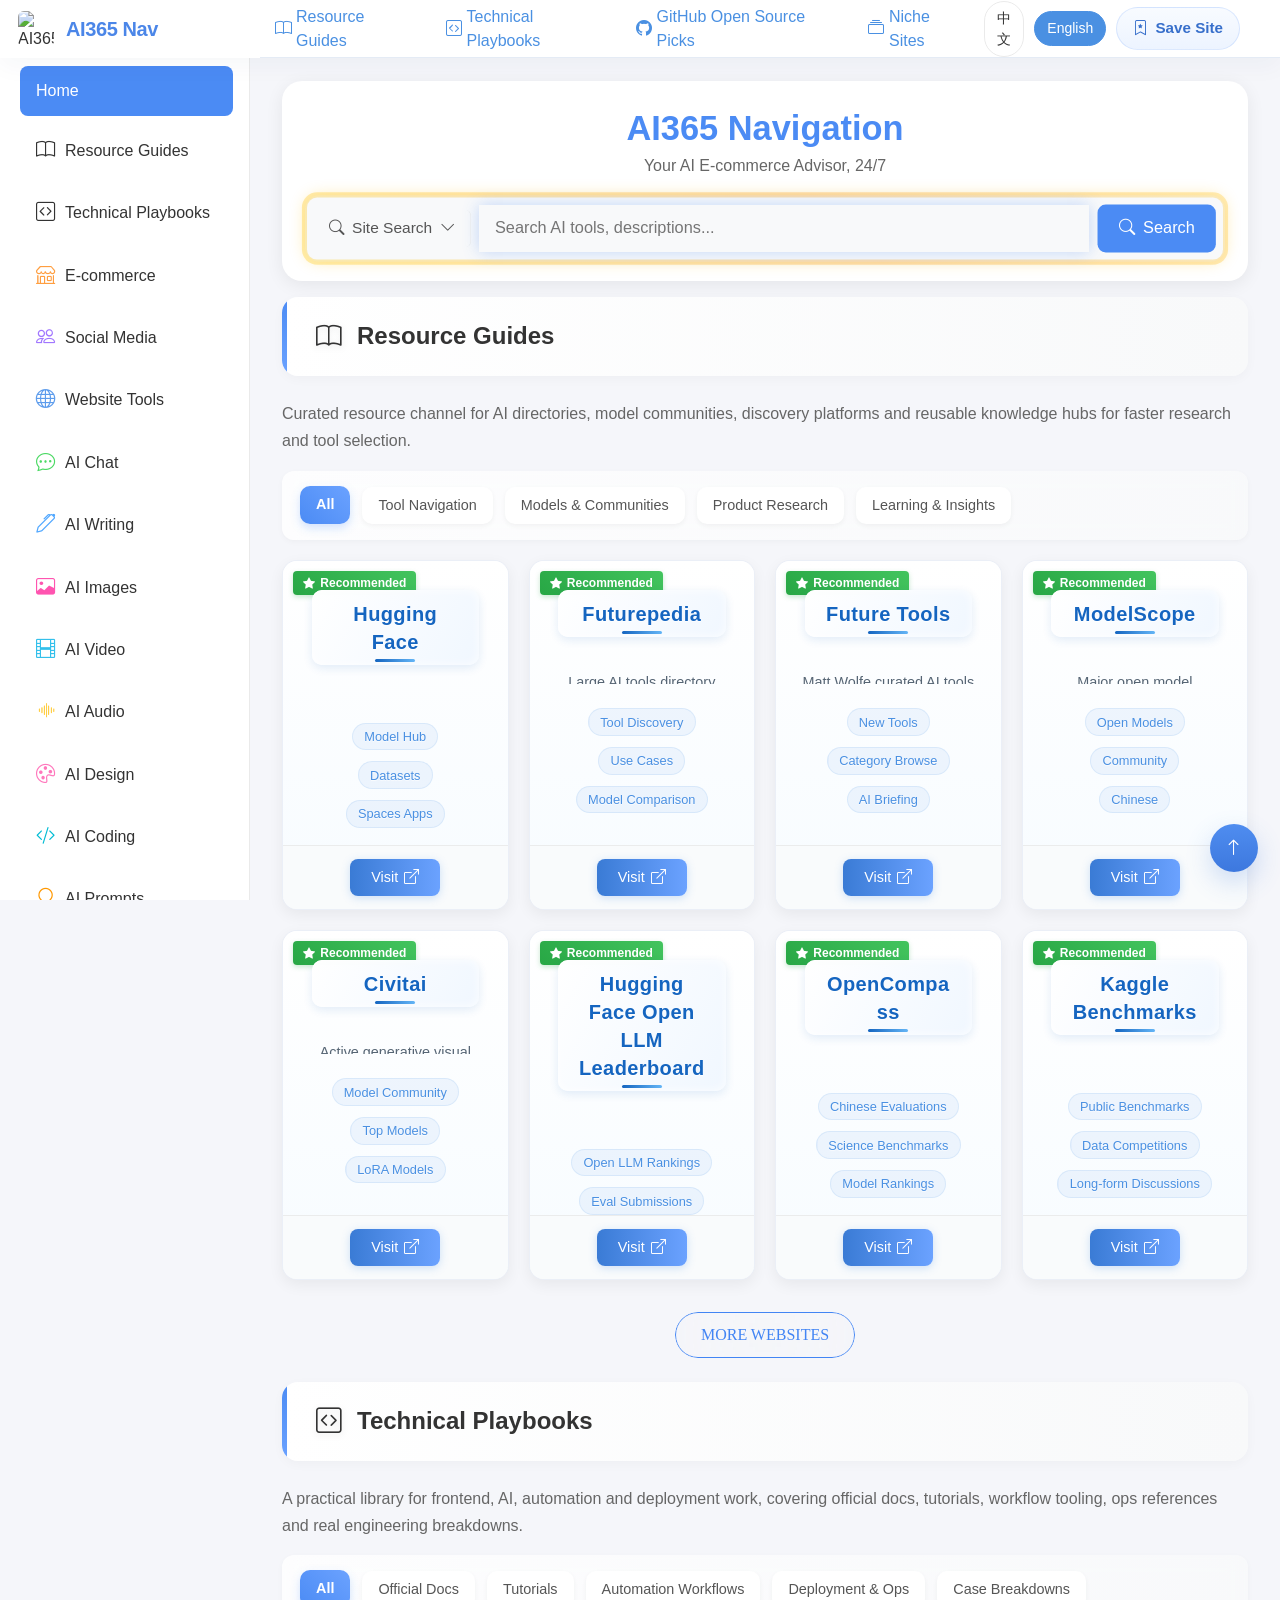
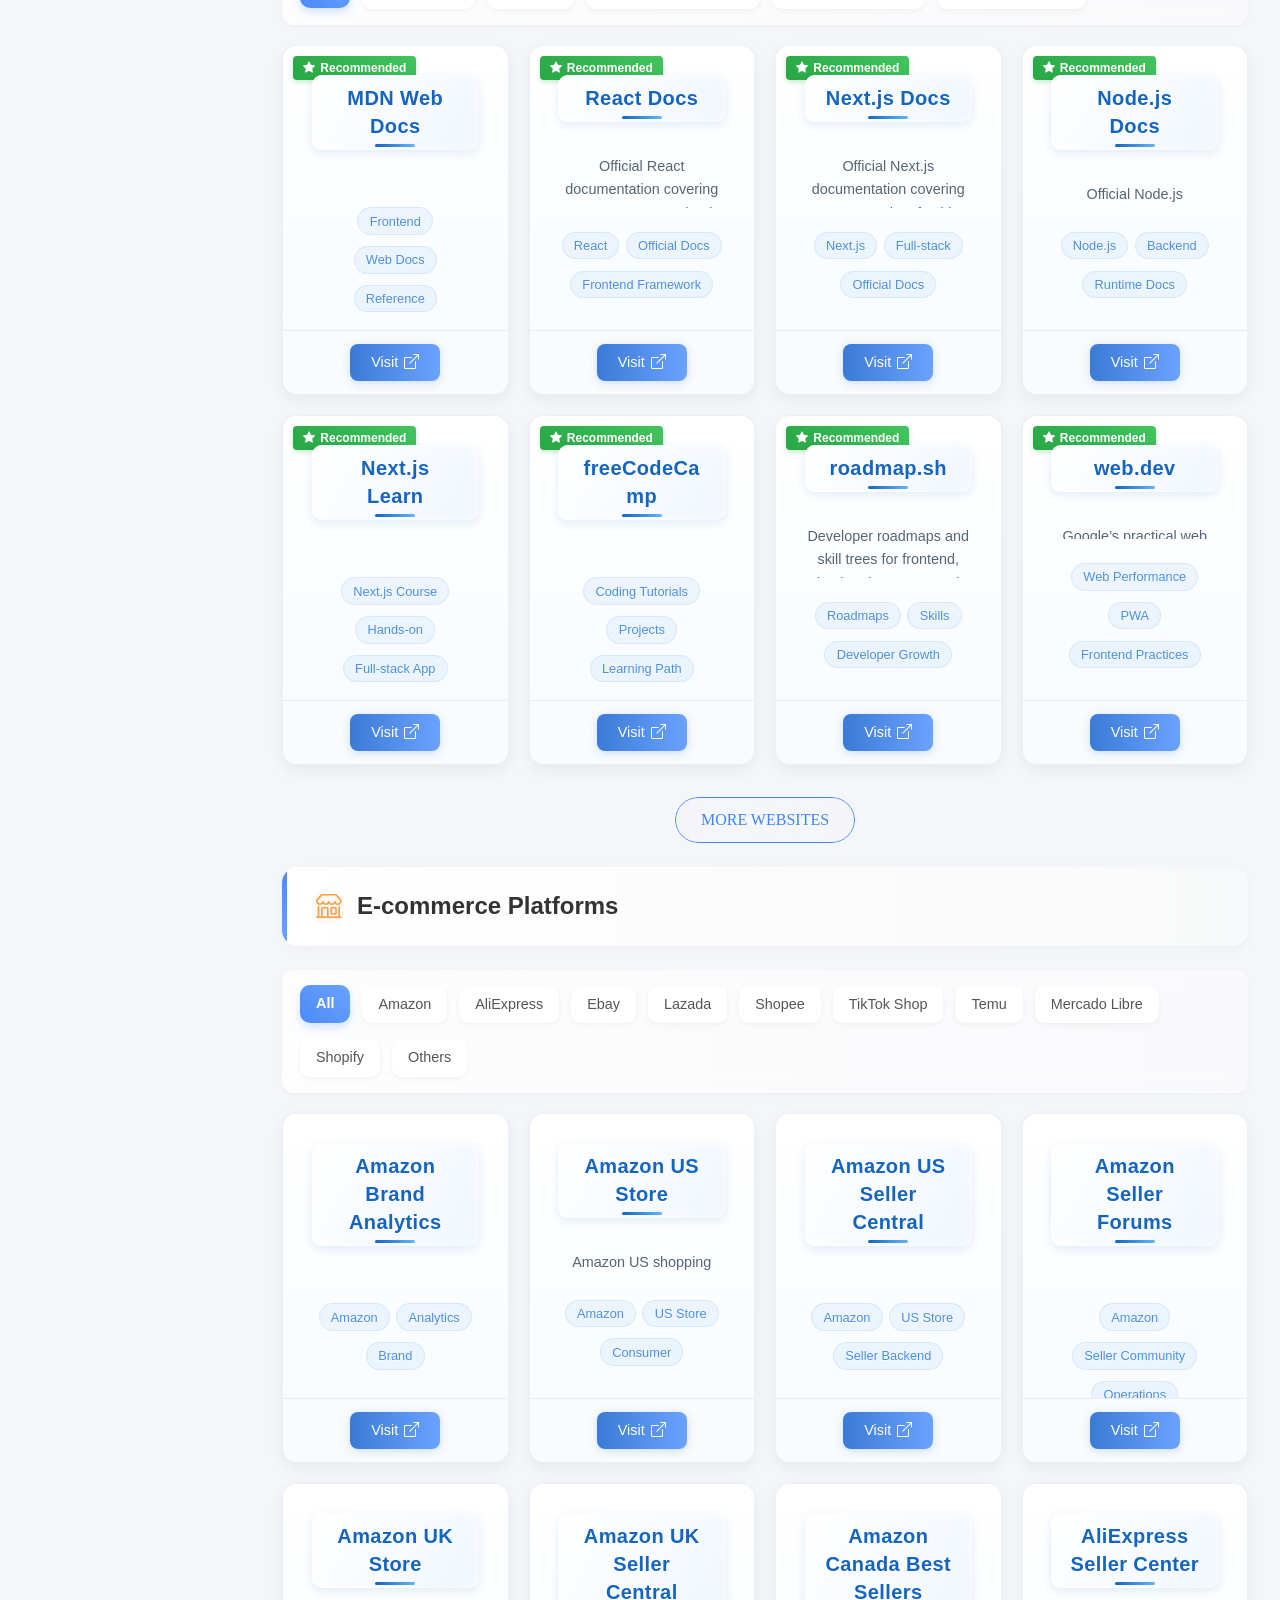
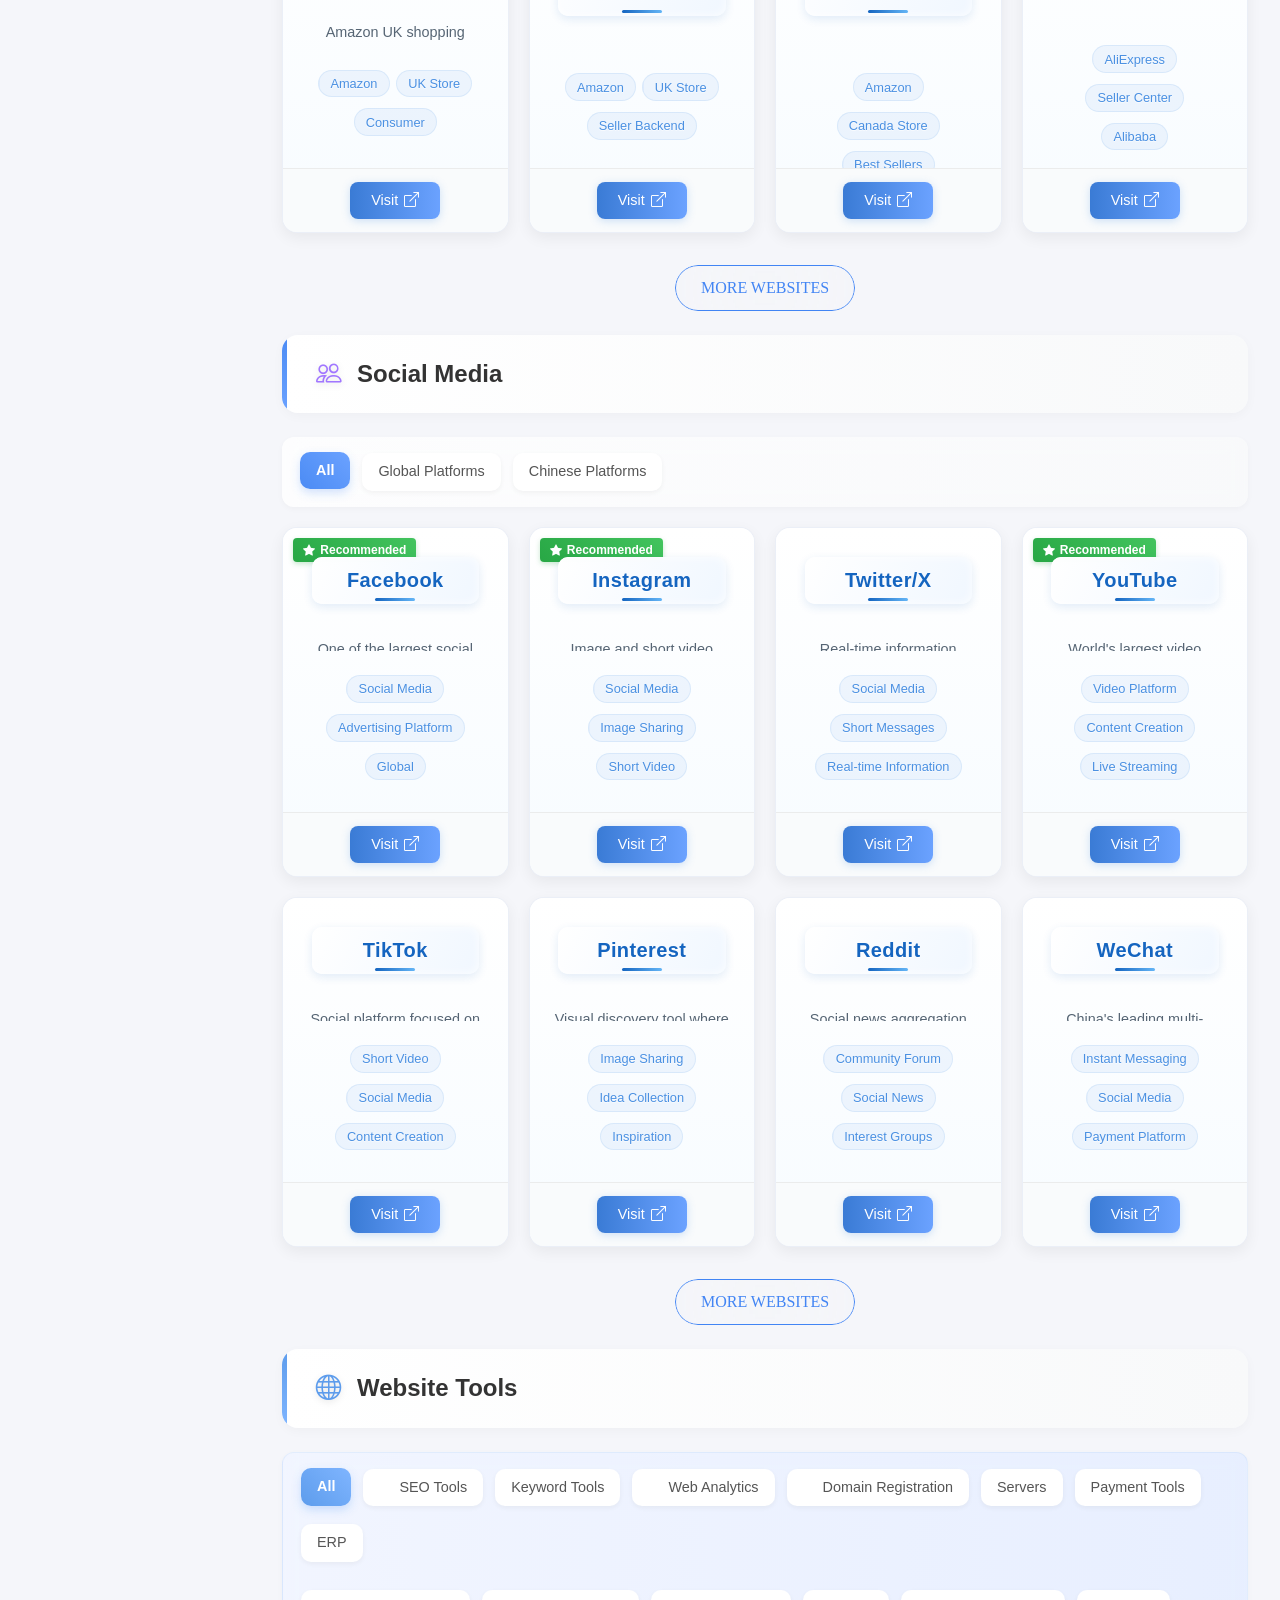
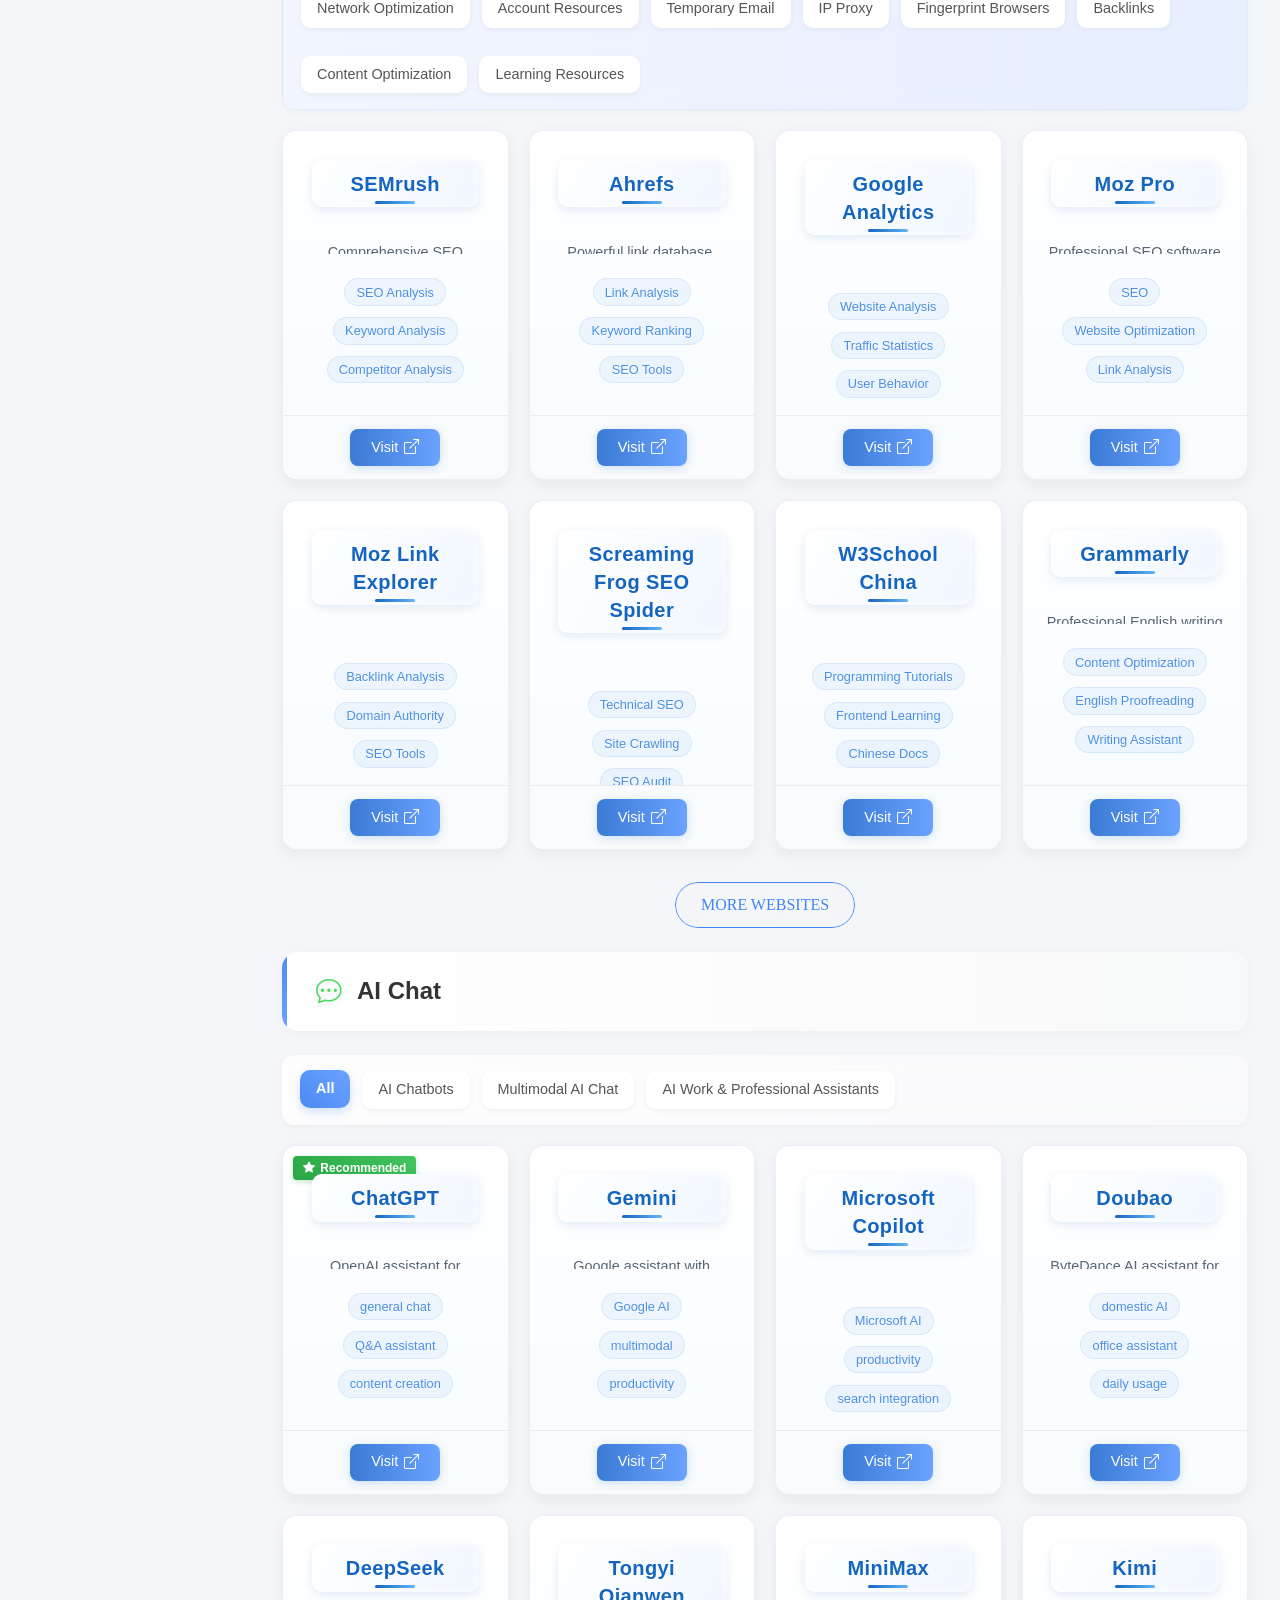
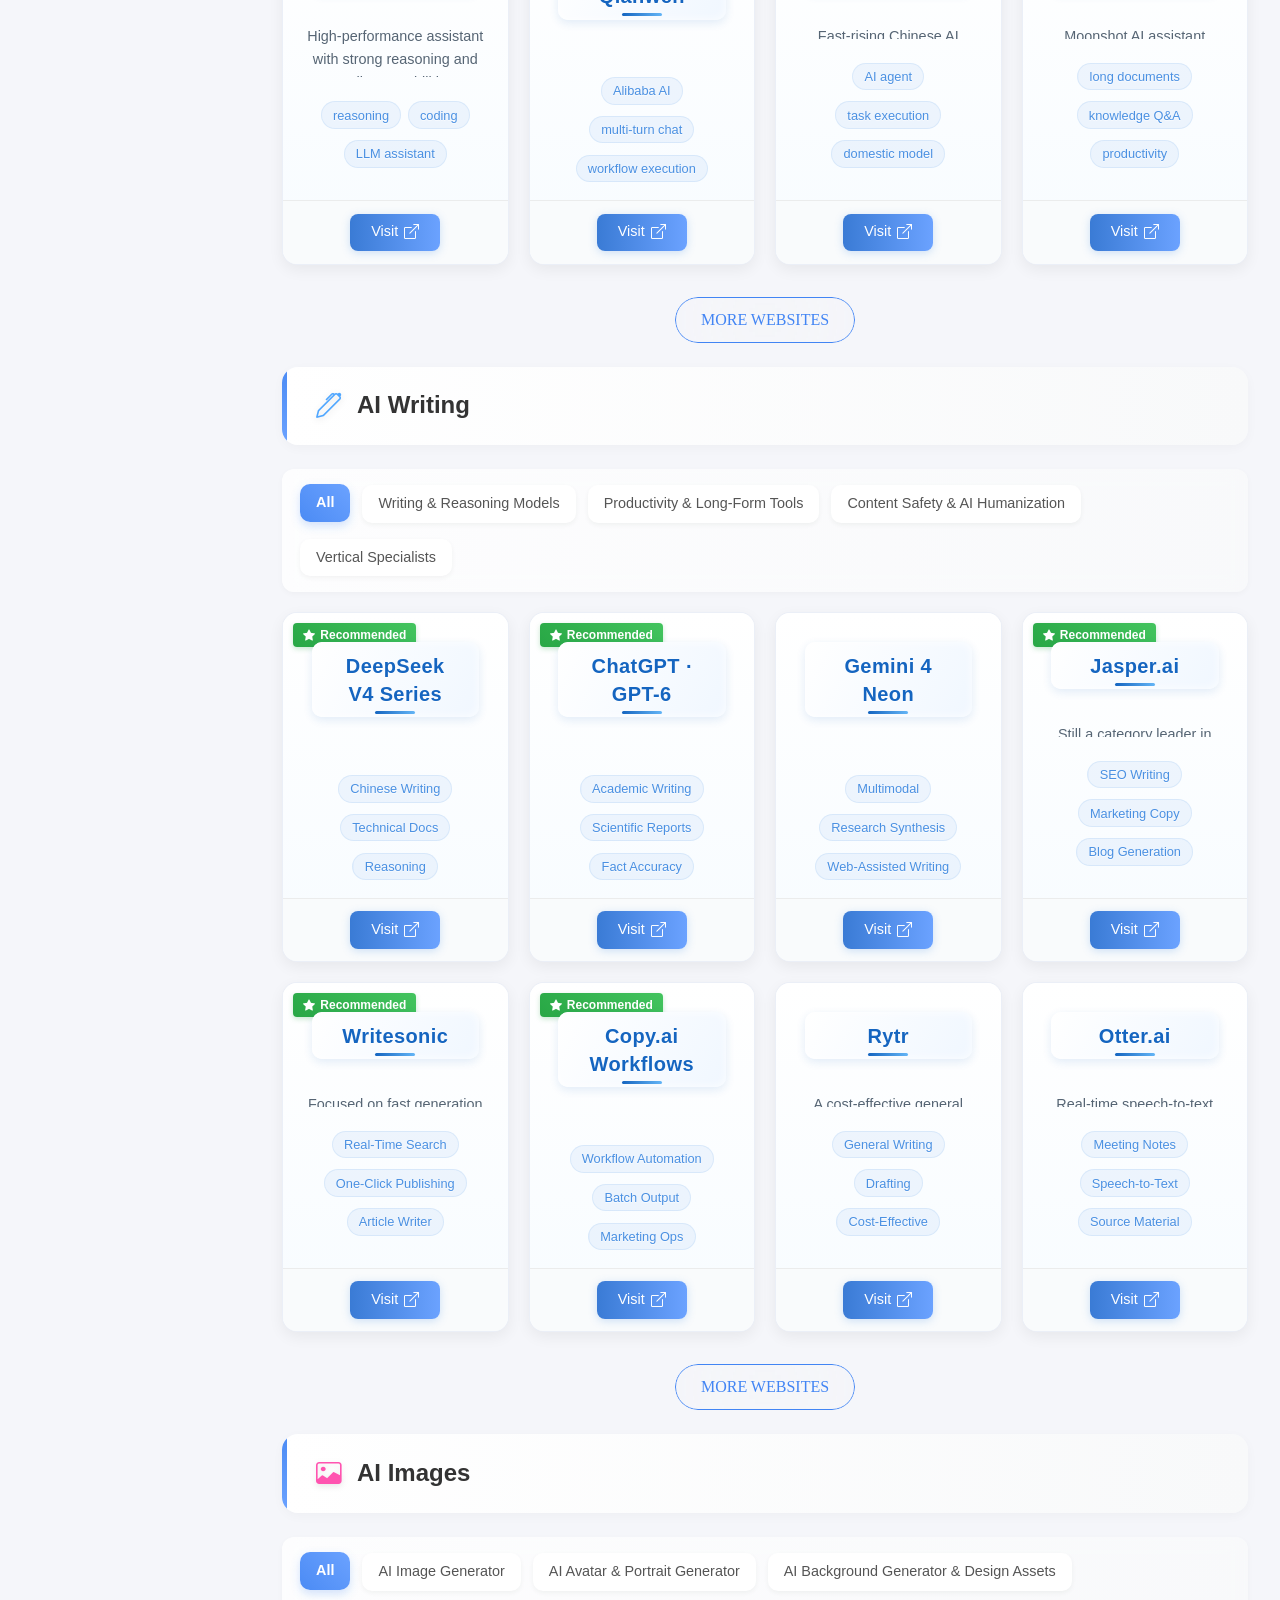
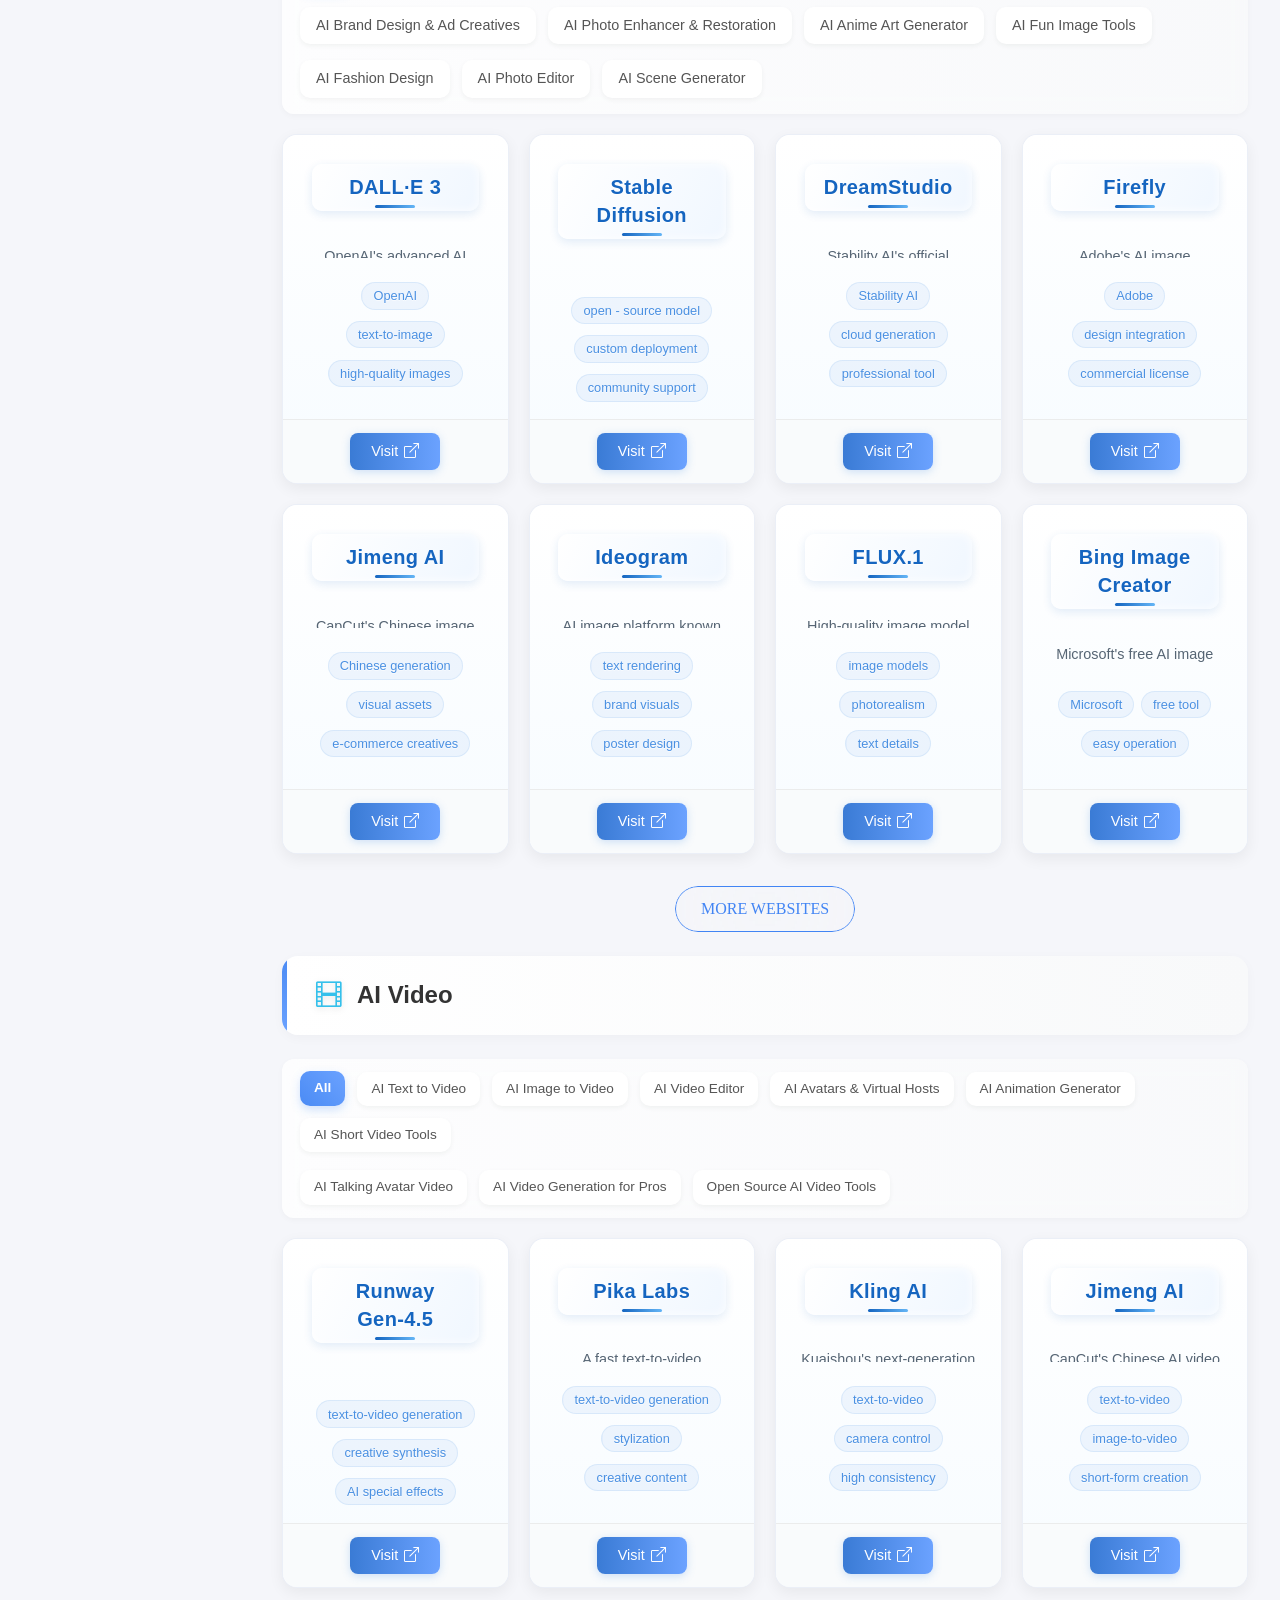
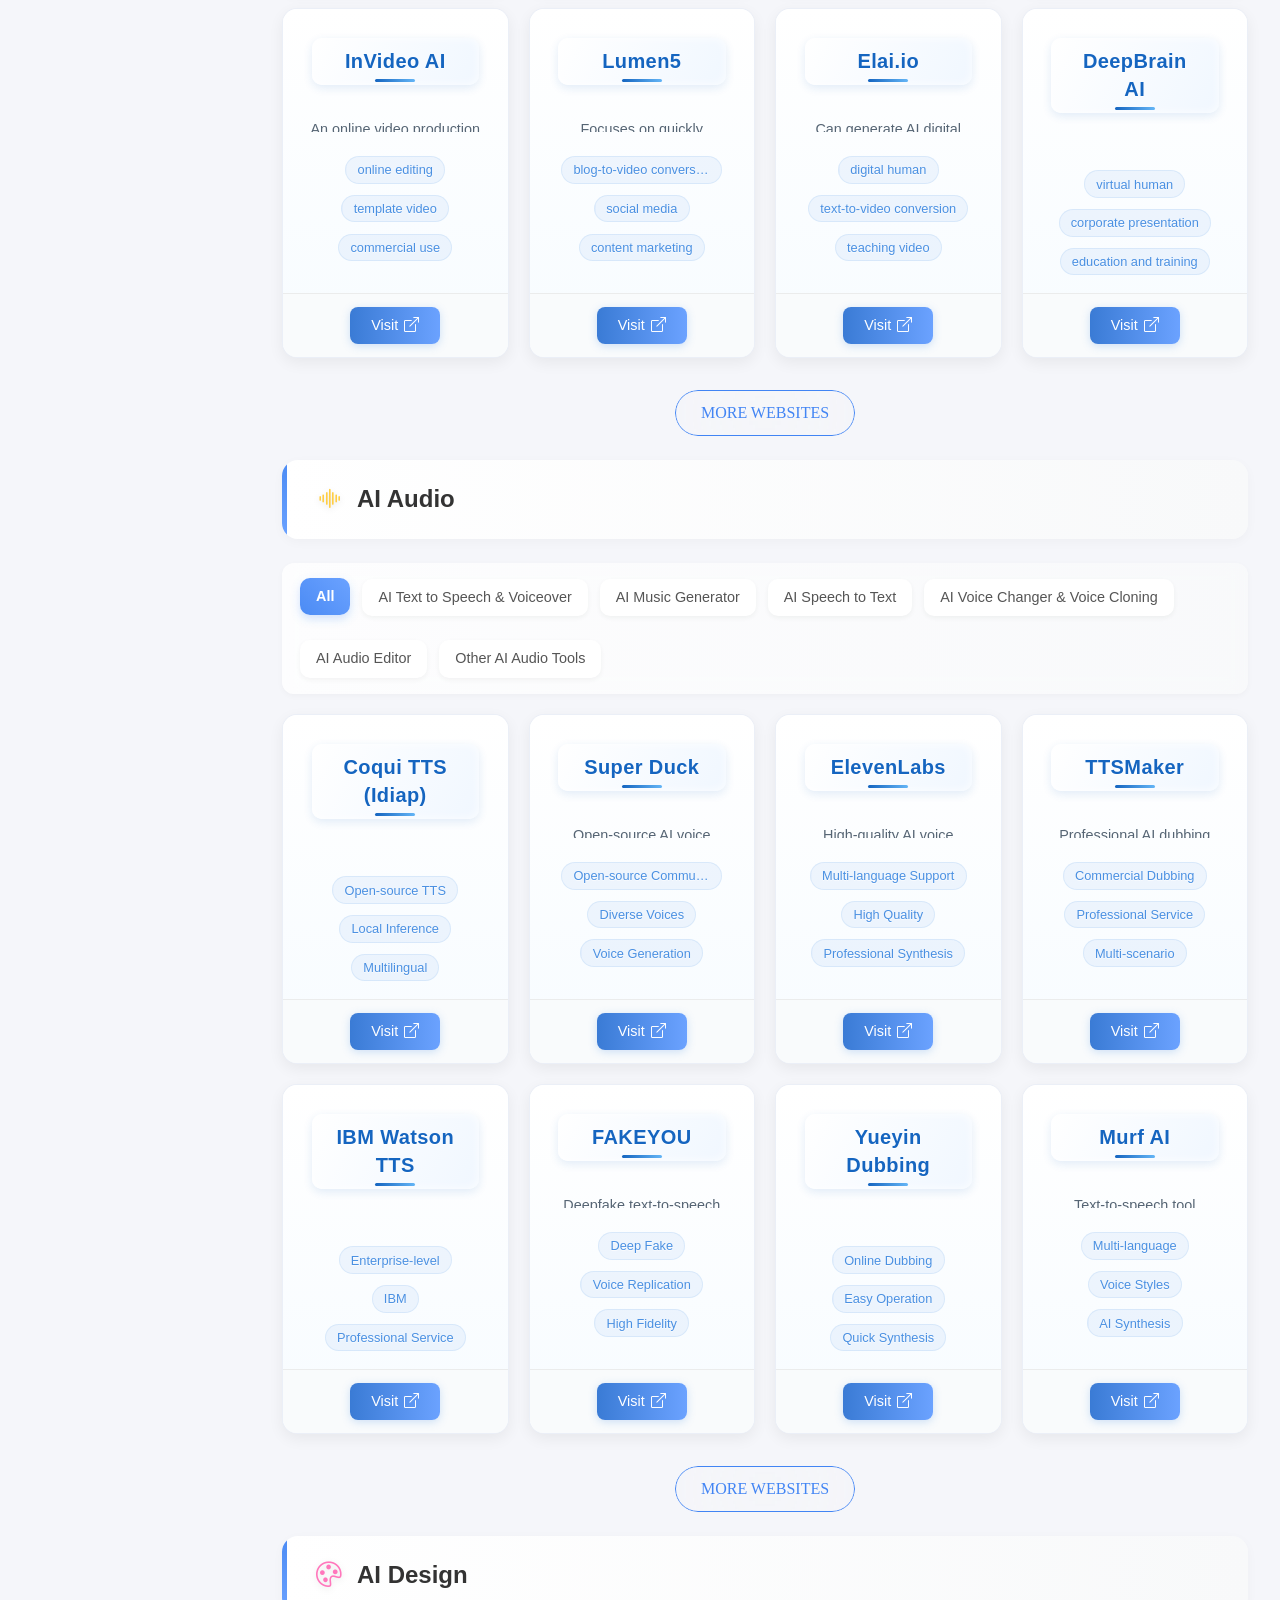
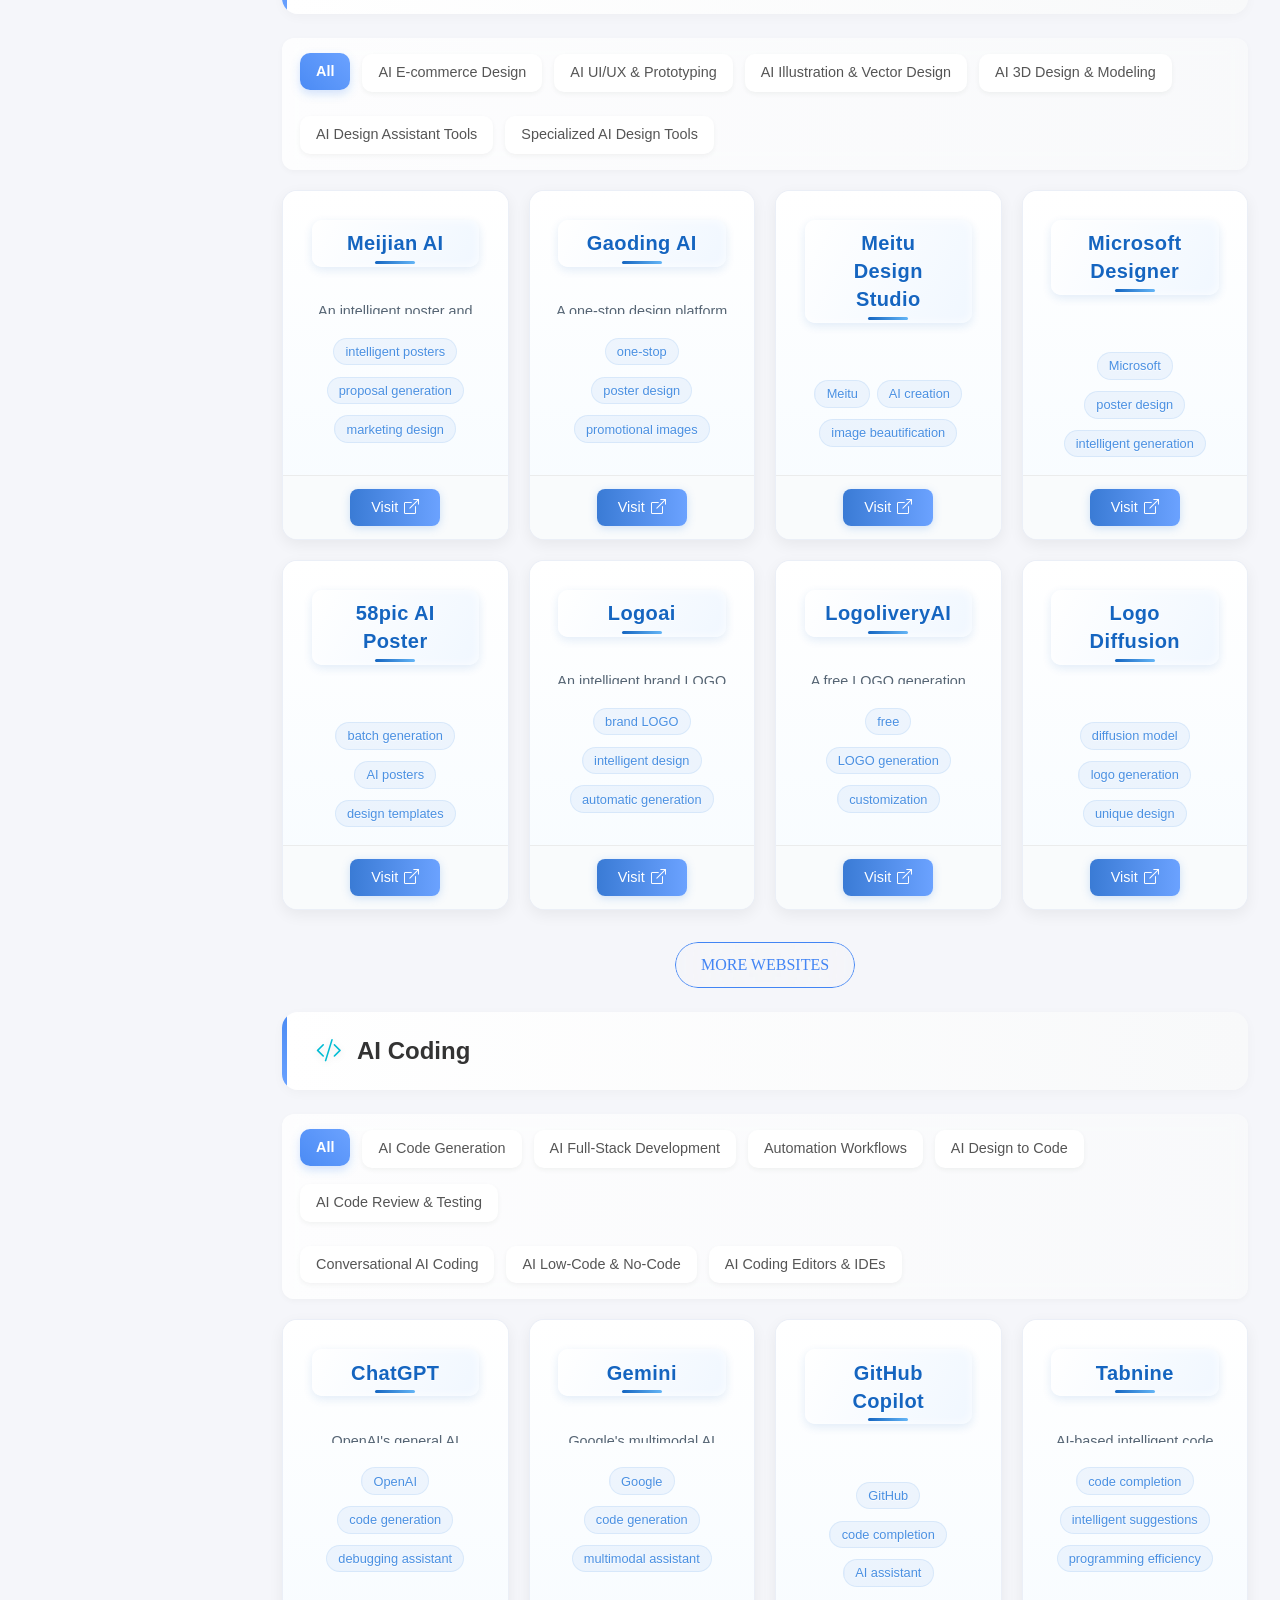
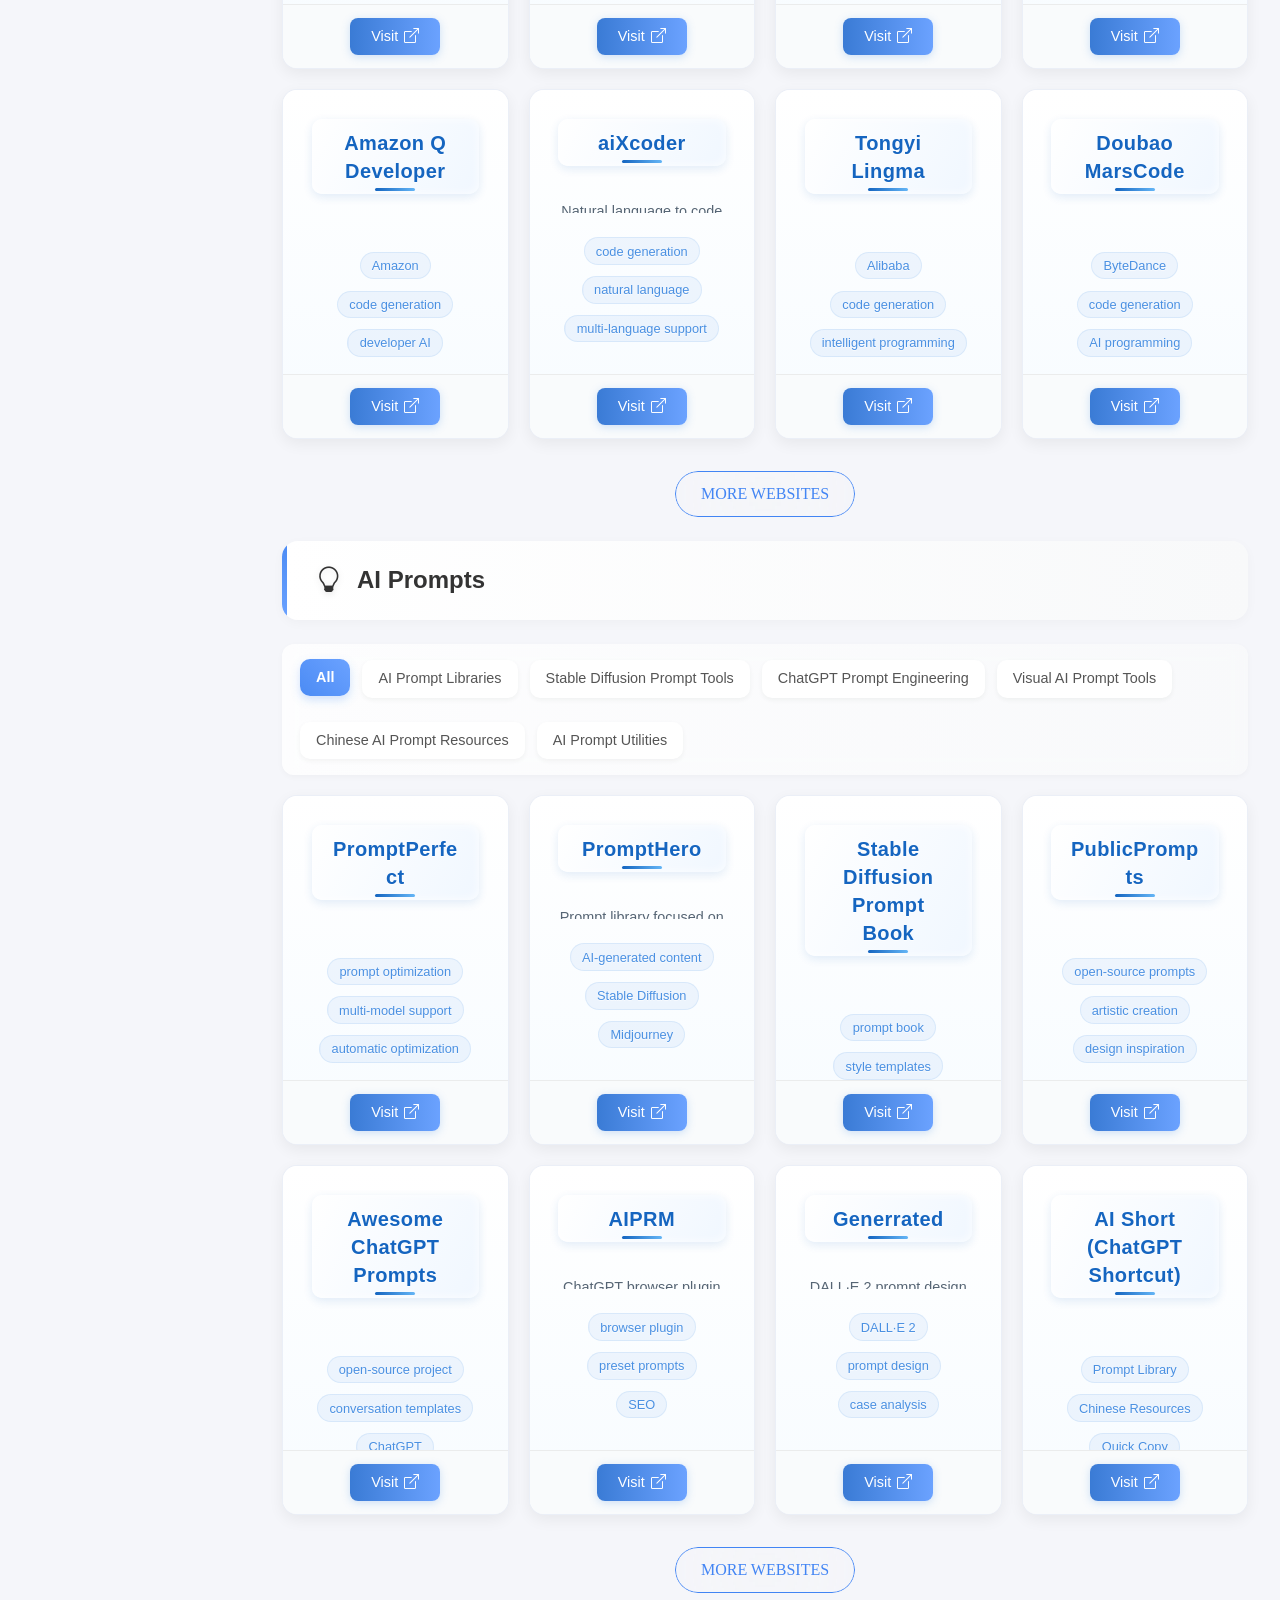
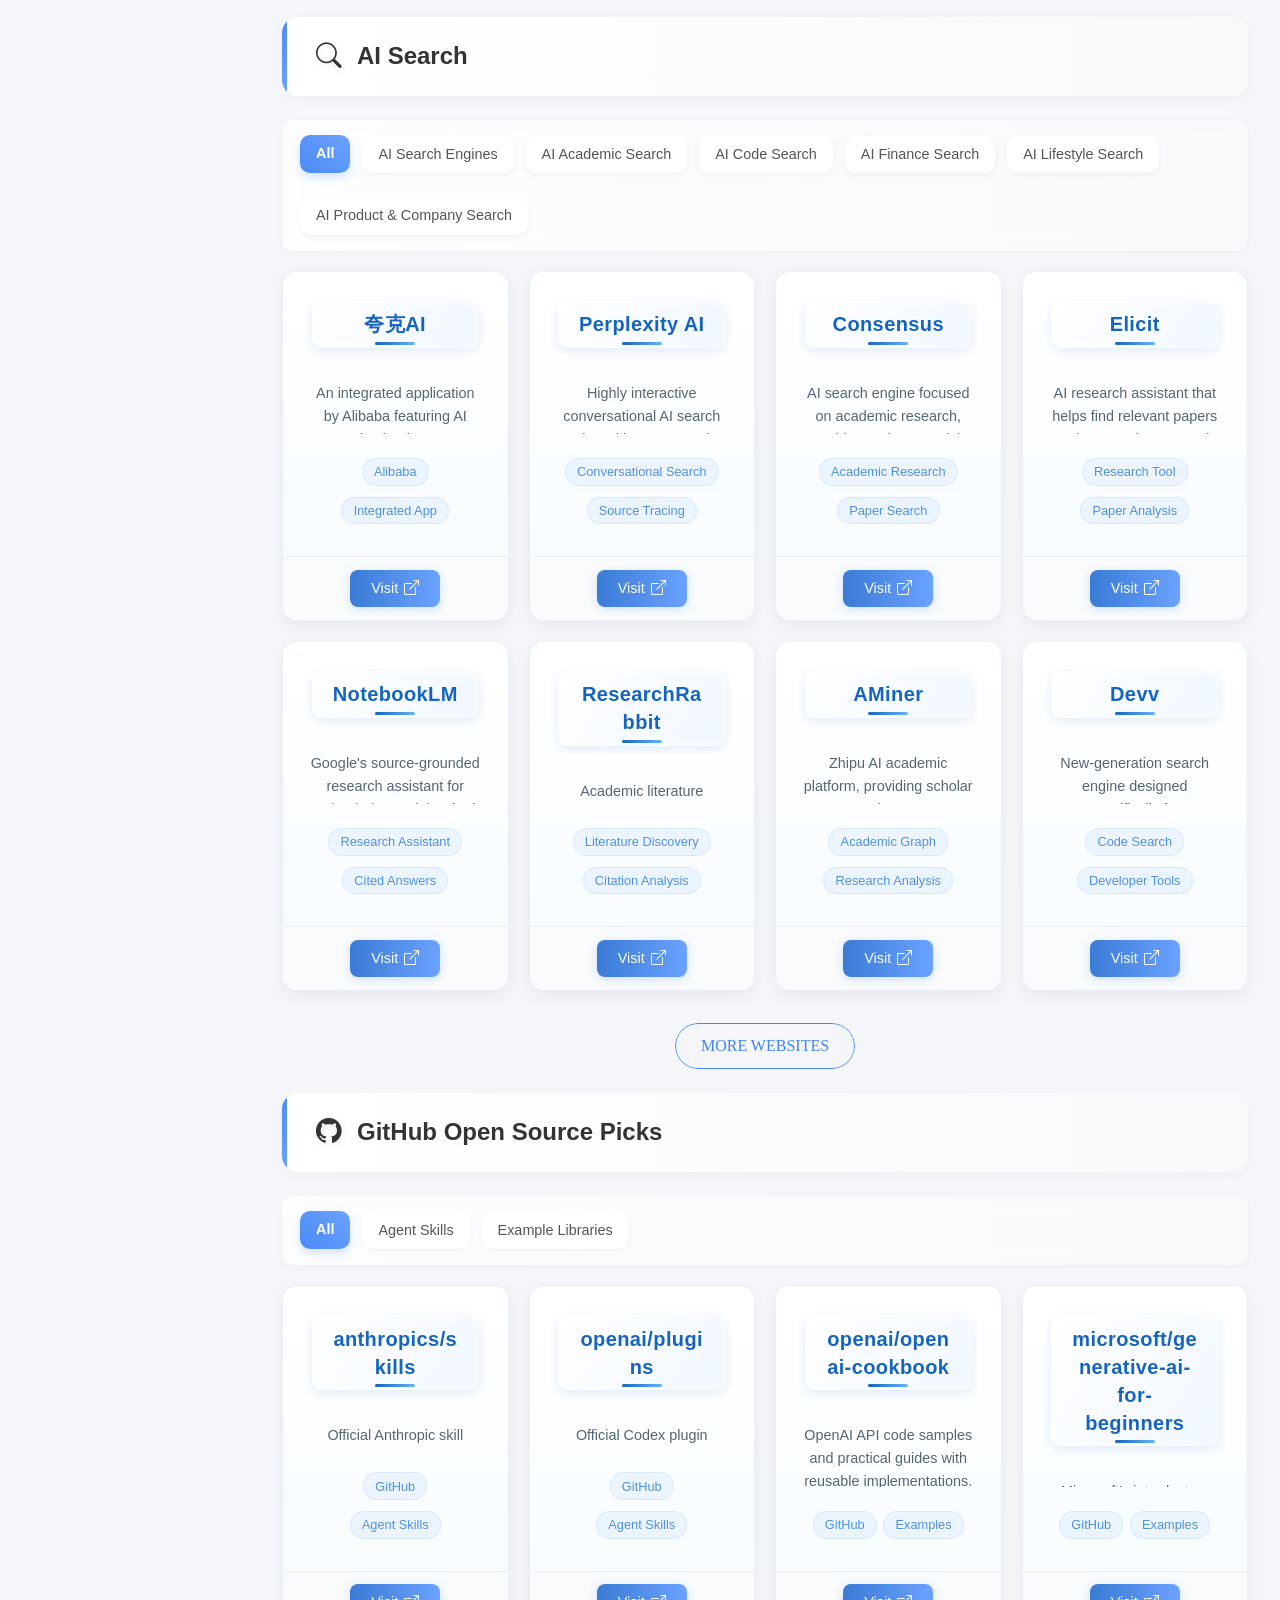
==== en.html @ 0ff1f6d3 "Remove navigation entries inaccessible in current browser checks" ====
<!DOCTYPE html>
<html lang="en">
<head>
    <meta charset="UTF-8">
    <meta name="viewport" content="width=device-width, initial-scale=1.0">
    <title>AI365 Navigation - Cross-border E-commerce & AI Tools Directory</title>
    <meta name="description" content="AI365 Navigation curates cross-border e-commerce platforms, AI tools, resource guides and technical playbooks, now expanded with richer frontend, AI, workflow, deployment and case-study resources.">
    <meta name="robots" content="index, follow, max-snippet:-1, max-image-preview:large, max-video-preview:-1">
    <meta name="theme-color" content="#4285f4">
    <link rel="canonical" href="https://www.aitool365.com/en.html">
    <link rel="alternate" hreflang="zh-CN" href="https://www.aitool365.com/">
    <link rel="alternate" hreflang="en" href="https://www.aitool365.com/en.html">
    <link rel="alternate" hreflang="x-default" href="https://www.aitool365.com/">
    <meta property="og:type" content="website">
    <meta property="og:locale" content="en_US">
    <meta property="og:site_name" content="AI365 Navigation">
    <meta property="og:title" content="AI365 Navigation - Cross-border E-commerce & AI Tools Directory">
    <meta property="og:description" content="A practical navigation hub for cross-border sellers, developers and AI users, now covering official docs, tutorials, automation workflows, deployment references and engineering case studies.">
    <meta property="og:url" content="https://www.aitool365.com/en.html">
    <meta property="og:image" content="https://www.aitool365.com/logo.svg">
    <meta name="twitter:card" content="summary_large_image">
    <meta name="twitter:title" content="AI365 Navigation - Cross-border E-commerce & AI Tools Directory">
    <meta name="twitter:description" content="Find curated tools, docs, tutorials, workflow references, deployment guides and engineering case studies for real-world execution.">
    <meta name="twitter:image" content="https://www.aitool365.com/logo.svg">
    <link rel="icon" type="image/png" href="favicon/default.png">
    <link rel="preconnect" href="https://cdn.jsdelivr.net" crossorigin>
    <link href="https://cdn.jsdelivr.net/npm/bootstrap@5.1.3/dist/css/bootstrap.min.css" rel="stylesheet">
    <link rel="stylesheet" href="https://cdn.jsdelivr.net/npm/bootstrap-icons@1.7.2/font/bootstrap-icons.css">
    <link rel="stylesheet" href="css/styles.css">
    <style>
        /* Search results page style */
        #search-results-section {
            padding: 2rem 1rem;
            background-color: #fff;
            border-radius: 10px;
            box-shadow: 0 0 20px rgba(0, 0, 0, 0.05);
            margin-bottom: 2rem;
        }
        
        #search-results-section .section-header {
            display: flex;
            align-items: center;
            margin-bottom: 1.5rem;
            border-bottom: 1px solid #f0f0f0;
            padding-bottom: 0.5rem;
        }
        
        #search-results-section h2 {
            display: flex;
            align-items: center;
            font-size: 1.5rem;
            margin: 0;
        }
        
        #search-results-section h2 i {
            margin-right: 10px;
            color: #4285f4;
        }
        
        #search-results-section .category-badge {
            font-size: 0.75rem;
            padding: 3px 8px;
            border-radius: 12px;
            background-color: #f0f0f0;
            color: #555;
            margin-left: 5px;
        }
        
        .no-results-message {
            text-align: center;
            padding: 50px 20px;
            background-color: #f9f9f9;
            border-radius: 8px;
        }
        
        .no-results-message i {
            font-size: 3rem;
            color: #ccc;
            margin-bottom: 1rem;
            display: block;
        }
        
        /* Enhanced search box style */
        .search-box {
            transition: all 0.3s ease;
        }
        
        .search-box:focus-within {
            transform: scale(1.02);
        }
        
        .search-input:focus {
            box-shadow: 0 0 15px rgba(66, 133, 244, 0.3);
        }
        
        /* Enhanced site card style */
        .search-results-grid .site-card {
            transition: transform 0.2s ease, box-shadow 0.2s ease;
        }
        
        .search-results-grid .site-card:hover {
            transform: translateY(-5px);
            box-shadow: 0 10px 20px rgba(0, 0, 0, 0.1);
        }
        
        /* Fixed grid layout - force 4 columns */
        .site-grid, #search-results-grid {
            display: grid !important;
            grid-template-columns: repeat(4, 1fr) !important;
            gap: 20px !important;
            width: 100% !important;
        }
        
        /* Ensure all cards display correctly */
        .site-card {
            width: 100% !important;
            margin: 0 !important;
            min-width: 0 !important;
            box-sizing: border-box !important;
        }
        
        /* Ensure card content doesn't overflow */
        .site-card .card-title {
            overflow: hidden;
            text-overflow: ellipsis;
            white-space: nowrap;
        }
        
        /* Hide excess cards CSS */
        .site-card.hidden {
            display: none !important;
        }
        
        /* Fix card internal layout */
        .site-card .card-header {
            display: flex;
            align-items: center;
        }
        
        .site-card .card-logo {
            margin-right: 10px;
            width: 32px;
            height: 32px;
            object-fit: contain;
            display: none; /* Hide logo */
        }
        
        .site-card .card-description {
            display: -webkit-box;
            -webkit-line-clamp: 3;
            line-clamp: 3;
            -webkit-box-orient: vertical;
            overflow: hidden;
            line-height: 1.5;
        }
        
        /* Show more button style */
        .more-sites-btn-container {
            width: 100%;
            text-align: center;
            margin: 1.5rem 0;
        }
        
        .btn-101 {
            position: relative;
            padding: 10px 25px;
            border-radius: 30px;
            background-color: transparent;
            color: #4285f4;
            border: 1px solid #4285f4;
            cursor: pointer;
            font-weight: 500;
            overflow: hidden;
            z-index: 1;
            transition: all 0.3s ease;
            outline: none;
        }
        
        .btn-101:hover {
            color: white;
            background-color: #4285f4;
        }
        
        .btn-101 svg {
            position: absolute;
            top: 0;
            left: 0;
            width: 100%;
            height: 100%;
            z-index: -1;
            opacity: 0;
        }
        
        .btn-101:hover svg {
            opacity: 1;
        }
        
        /* Language toggle button style */
        .language-toggle {
            position: fixed;
            top: 20px;
            right: 20px;
            background-color: #4285f4;
            color: white;
            border: none;
            border-radius: 20px;
            padding: 8px 15px;
            font-size: 14px;
            cursor: pointer;
            z-index: 1000;
            transition: all 0.3s ease;
        }
        
        .language-toggle:hover {
            background-color: #3367d6;
            transform: scale(1.05);
        }
    </style>
</head>
<body>
    <!-- Language toggle button -->
    <div class="language-toggle-container">
        <button id="chinese-toggle" class="language-toggle" onclick="switchLanguage('zh')">中文</button>
        <button id="english-toggle" class="language-toggle active" onclick="switchLanguage('en')">English</button>
    </div>

    <!-- 新增导航栏 -->
    <div class="top-nav-bar">
        <div class="top-nav-links">
            <div class="sidebar-logo">
                <img src="logo.svg" alt="AI365 Nav">
                <span>AI365 Nav</span>
            </div>
            <div class="right-nav-links">
                <a href="#resources" title="Jump to Resource Guides" class="top-nav-link" onclick="showCategory('resources'); return false;">
                    <i class="bi bi-book"></i> Resource Guides
                </a>
                <a href="#tech-blog" title="Jump to Technical Playbooks" class="top-nav-link" onclick="showCategory('tech-blog'); return false;">
                    <i class="bi bi-code-square"></i> Technical Playbooks
                </a>
                <a href="#github_repos" title="Jump to GitHub Open Source Picks" class="top-nav-link" onclick="showCategory('github_repos'); return false;">
                    <i class="bi bi-github" aria-hidden="true"></i> GitHub Open Source Picks
                </a>
                <a href="https://virtualbrains.feishu.cn/wiki/SHUPwNzcbi3SkGkV3Vgcptb0nVb?from=from_copylink" target="_blank" rel="noopener noreferrer" title="Open niche sites knowledge base" class="top-nav-link">
                    <i class="bi bi-collection"></i> Niche Sites
                </a>
                <div class="language-buttons">
                    <button id="chinese-nav-toggle" class="language-nav-toggle" onclick="switchLanguage('zh')">中文</button>
                    <button id="english-nav-toggle" class="language-nav-toggle active" onclick="switchLanguage('en')">English</button>
                    <button type="button" class="search-tool-btn header-bookmark-btn" title="Bookmark AI365 Navigation for faster access next time" aria-label="Bookmark AI365 Navigation for faster access next time" onclick="saveBookmarkSite()">
                        <i class="bi bi-bookmark-star"></i>
                        <span>Save Site</span>
                    </button>
                </div>
            </div>
        </div>
    </div>

    <!-- Sidebar -->
    <div class="sidebar">
        <ul class="nav-menu">
            <li class="nav-item">
                <a class="nav-link active" onclick="showCategory('home')">
                    <i class="bi bi-house"></i>
                    Home
                </a>
            </li>
            <li class="nav-item">
                <a class="nav-link" onclick="showCategory('resources')">
                    <i class="bi bi-book"></i>
                    Resource Guides
                </a>
            </li>
            <li class="nav-item">
                <a class="nav-link" onclick="showCategory('tech-blog')">
                    <i class="bi bi-code-square"></i>
                    Technical Playbooks
                </a>
            </li>
            <li class="nav-item">
                <a class="nav-link" onclick="showCategory('ecommerce')">
                    <i class="bi bi-shop"></i>
                    E-commerce
                </a>
            </li>
            <li class="nav-item">
                <a class="nav-link" onclick="showCategory('social')">
                    <i class="bi bi-people"></i>
                    Social Media
                </a>
            </li>
            <li class="nav-item">
                <a class="nav-link" onclick="showCategory('website')">
                    <i class="bi bi-globe"></i>
                    Website Tools
                </a>
            </li>
            <li class="nav-item">
                <a class="nav-link" onclick="showCategory('ai_chat')">
                    <i class="bi bi-chat-dots"></i>
                    AI Chat
                </a>
            </li>
            <li class="nav-item">
                <a class="nav-link" onclick="showCategory('ai_writing')">
                    <i class="bi bi-pen"></i>
                    AI Writing
                </a>
            </li>
            <li class="nav-item">
                <a class="nav-link" onclick="showCategory('ai_image')">
                    <i class="bi bi-image"></i>
                    AI Images
                </a>
            </li>
            <li class="nav-item">
                <a class="nav-link" onclick="showCategory('ai_video')">
                    <i class="bi bi-film"></i>
                    AI Video
                </a>
            </li>
            <li class="nav-item">
                <a class="nav-link" onclick="showCategory('ai_audio')">
                    <i class="bi bi-soundwave"></i>
                    AI Audio
                </a>
            </li>
            <li class="nav-item">
                <a class="nav-link" onclick="showCategory('ai_design')">
                    <i class="bi bi-palette"></i>
                    AI Design
                </a>
            </li>
            <li class="nav-item">
                <a class="nav-link" onclick="showCategory('ai_coding')">
                    <i class="bi bi-code-slash"></i>
                    AI Coding
                </a>
            </li>
            <li class="nav-item">
                <a class="nav-link" onclick="showCategory('ai_prompts')">
                    <i class="bi bi-lightbulb"></i>
                    AI Prompts
                </a>
            </li>
            <li class="nav-item">
                <a class="nav-link" onclick="showCategory('ai_search')">
                    <i class="bi bi-search"></i>
                    AI Search
                </a>
            </li>
            <li class="nav-item">
                <a href="#github_repos" class="nav-link" onclick="showCategory('github_repos'); return false;">
                    <i class="bi bi-github"></i>
                    GitHub Open Source Picks
                </a>
            </li>
            <li class="nav-item">
                <a class="nav-link" onclick="showCategory('craft_apps')">
                    <i class="bi bi-puzzle"></i>
                    Craft Apps
                </a>
            </li>
        </ul>
    </div>

    <!-- Main content area -->
    <div class="main-content">
        <!-- Search container -->
        <div class="search-container">
            <h1 class="search-title">AI365 Navigation</h1>
            <p class="search-subtitle">Your Best AI E-commerce Advisor, </p>
            <div class="search-box">
                <div class="search-border-effect"></div>
                <div class="search-engine-selector">
                    <button id="search-engine-btn" class="search-engine-btn" onclick="toggleSearchEngines()">
                        <span id="current-engine-icon"><i class="bi bi-search"></i></span>
                        <span id="current-engine-name">Site Search</span>
                        <i class="bi bi-chevron-down"></i>
                    </button>
                    <div id="search-engine-dropdown" class="search-engine-dropdown">
                        <div class="search-engine-item active" data-engine="site" onclick="selectSearchEngine('site')">
                            <i class="bi bi-search"></i> Site Search
                        </div>
                        <div class="search-engine-item" data-engine="baidu" onclick="selectSearchEngine('baidu')">
                            <img src="https://www.baidu.com/favicon.ico" alt="百度" class="search-engine-icon"> Baidu
                        </div>
                        <div class="search-engine-item" data-engine="google" onclick="selectSearchEngine('google')">
                            <img src="https://www.google.com/favicon.ico" alt="Google" class="search-engine-icon"> Google
                        </div>
                        <div class="search-engine-item" data-engine="bing" onclick="selectSearchEngine('bing')">
                            <img src="https://www.bing.com/favicon.ico" alt="Bing" class="search-engine-icon"> Bing
                        </div>
                        <div class="search-engine-item" data-engine="gemini" onclick="selectSearchEngine('gemini')">
                            <img src="https://gemini.google.com/favicon.ico" alt="Gemini" class="search-engine-icon"> Gemini
                        </div>
                    </div>
                </div>
                <input type="text" id="search-input" class="search-input" placeholder="Search AI tools, descriptions..." aria-label="Site search" autofocus>
                <button id="clear-search-btn" class="clear-search-btn" title="Clear search" aria-label="Clear search" onclick="clearSearch()">
                    <i class="bi bi-x-lg"></i>
                </button>
                <button id="search-button" class="search-button" title="Run search" aria-label="Run search" onclick="performSearch()">
                    <i class="bi bi-search"></i> Search
                </button>
            </div>
        </div>
        
        <!-- Content area -->
        <div id="content-area">
            <!-- Resource Guides -->
            <section id="resources-section" class="category-section" aria-labelledby="resources-heading">
                <div id="resources" class="category-anchor"></div>
                <div class="category-title">
                    <h2 id="resources-heading"><i class="bi bi-book"></i> Resource Guides</h2>
                </div>
                <div class="channel-intro">
                    <p>Curated resource channel for AI directories, model communities, discovery platforms and reusable knowledge hubs for faster research and tool selection.</p>
                </div>
                <div class="subcategory-nav">
                    <button class="subcategory-btn active" onclick="filterResourcesSubcategory('all')">All</button>
                    <button class="subcategory-btn" onclick="filterResourcesSubcategory('resource_tool_navigation')">Tool Navigation</button>
                    <button class="subcategory-btn" onclick="filterResourcesSubcategory('resource_model_community')">Models & Communities</button>
                    <button class="subcategory-btn" onclick="filterResourcesSubcategory('resource_product_research')">Product Research</button>
                    <button class="subcategory-btn" onclick="filterResourcesSubcategory('resource_learning_news')">Learning & Insights</button>
                </div>
                <div class="site-grid placeholder-grid" id="resources-grid">
                    <!-- Resource guide cards will be dynamically added via JavaScript -->
                </div>
            </section>

            <!-- Technical Playbooks -->
            <section id="tech-blog-section" class="category-section" aria-labelledby="tech-blog-heading">
                <div id="tech-blog" class="category-anchor"></div>
                <div class="category-title">
                    <h2 id="tech-blog-heading"><i class="bi bi-code-square"></i> Technical Playbooks</h2>
                </div>
                <div class="channel-intro">
                    <p>A practical library for frontend, AI, automation and deployment work, covering official docs, tutorials, workflow tooling, ops references and real engineering breakdowns.</p>
                </div>
                <div class="subcategory-nav">
                    <button class="subcategory-btn active" onclick="filterTechBlogSubcategory('all')">All</button>
                    <button class="subcategory-btn" onclick="filterTechBlogSubcategory('tech_official_docs')">Official Docs</button>
                    <button class="subcategory-btn" onclick="filterTechBlogSubcategory('tech_tutorials')">Tutorials</button>
                    <button class="subcategory-btn" onclick="filterTechBlogSubcategory('tech_workflows')">Automation Workflows</button>
                    <button class="subcategory-btn" onclick="filterTechBlogSubcategory('tech_deploy_ops')">Deployment & Ops</button>
                    <button class="subcategory-btn" onclick="filterTechBlogSubcategory('tech_case_studies')">Case Breakdowns</button>
                </div>
                <div class="site-grid placeholder-grid" id="tech-blog-grid">
                    <!-- Technical playbook cards will be dynamically added via JavaScript -->
                </div>
            </section>

            <!-- E-commerce Platforms -->
            <div id="ecommerce-section" class="category-section">
                <div class="category-title">
                    <h2><i class="bi bi-shop"></i> E-commerce Platforms</h2>
                </div>
                <!-- Subcategory navigation -->
                <div class="subcategory-nav">
                    <button class="subcategory-btn active" onclick="filterEcommerceSubcategory('all')">All</button>
                    <button class="subcategory-btn" onclick="filterEcommerceSubcategory('amazon')">Amazon</button>
                    <button class="subcategory-btn" onclick="filterEcommerceSubcategory('aliexpress')">AliExpress</button>
                    <button class="subcategory-btn" onclick="filterEcommerceSubcategory('ebay')">Ebay</button>
                    <button class="subcategory-btn" onclick="filterEcommerceSubcategory('lazada')">Lazada</button>
                    <button class="subcategory-btn" onclick="filterEcommerceSubcategory('shopee')">Shopee</button>
                    <button class="subcategory-btn" onclick="filterEcommerceSubcategory('tiktok-shop')">TikTok Shop</button>
                    <button class="subcategory-btn" onclick="filterEcommerceSubcategory('temu')">Temu</button>
                    <button class="subcategory-btn" onclick="filterEcommerceSubcategory('mercado-libre')">Mercado Libre</button>
                    <button class="subcategory-btn" onclick="filterEcommerceSubcategory('shopify')">Shopify</button>
                    <button class="subcategory-btn" onclick="filterEcommerceSubcategory('other')">Others</button>
                </div>
                <div class="site-grid" id="ecommerce-grid">
                    <!-- E-commerce platform site cards will be dynamically added via JavaScript -->
                </div>
            </div>

            <!-- Social Media -->
            <div id="social-section" class="category-section">
                <div class="category-title">
                    <h2><i class="bi bi-people"></i> Social Media</h2>
                </div>
                <!-- Subcategory navigation -->
                <div class="subcategory-nav">
                    <button class="subcategory-btn active" onclick="filterSocialSubcategory('all')">All</button>
                    <button class="subcategory-btn" onclick="filterSocialSubcategory('social-global')">Global Platforms</button>
                    <button class="subcategory-btn" onclick="filterSocialSubcategory('social-china')">Chinese Platforms</button>
                </div>
                <div class="site-grid" id="social-grid">
                    <!-- Social media site cards will be dynamically added via JavaScript -->
                </div>
            </div>

            <!-- Website Tools -->
            <div id="website-section" class="category-section">
                <div class="category-title">
                    <h2><i class="bi bi-globe"></i> Website Tools</h2>
                </div>
                <!-- Subcategory navigation -->
                <div class="subcategory-nav">
                    <button class="subcategory-btn active" onclick="filterSubcategory('all')">All</button>
                    <button class="subcategory-btn" onclick="filterSubcategory('seo')">SEO Tools</button>
                    <button class="subcategory-btn" onclick="filterSubcategory('keyword')">Keyword Tools</button>
                    <button class="subcategory-btn" onclick="filterSubcategory('analytics')">Web Analytics</button>
                    <button class="subcategory-btn" onclick="filterSubcategory('domain')">Domain Registration</button>
                    <button class="subcategory-btn" onclick="filterSubcategory('server')">Servers</button>
                    <button class="subcategory-btn" onclick="filterSubcategory('payment')">Payment Tools</button>
                    <button class="subcategory-btn" onclick="filterSubcategory('erp')">ERP</button>
                    <button class="subcategory-btn" onclick="filterSubcategory('network')">Network Optimization</button>
                    <button class="subcategory-btn" onclick="filterSubcategory('account')">Account Resources</button>
                    <button class="subcategory-btn" onclick="filterSubcategory('temp-mail')">Temporary Email</button>
                    <button class="subcategory-btn" onclick="filterSubcategory('ip-proxy')">IP Proxy</button>
                    <button class="subcategory-btn" onclick="filterSubcategory('browser')">Fingerprint Browsers</button>
                    <button class="subcategory-btn" onclick="filterSubcategory('backlink')">Backlinks</button>
                    <button class="subcategory-btn" onclick="filterSubcategory('content')">Content Optimization</button>
                    <button class="subcategory-btn" onclick="filterSubcategory('learning')">Learning Resources</button>
                </div>
                <div class="site-grid" id="website-tools-grid">
                    <!-- Website tools site cards will be dynamically added via JavaScript -->
                </div>
            </div>
            
            <!-- AI Chat -->
            <div id="ai-chat-section" class="category-section">
                <div class="category-title">
                    <h2><i class="bi bi-chat-dots"></i> AI Chat</h2>
                </div>
                <!-- Subcategory navigation -->
                <div class="subcategory-nav">
                    <button class="subcategory-btn active" onclick="filterAiChatSubcategory('all')">All</button>
                    <button class="subcategory-btn" onclick="filterAiChatSubcategory('general_assistant')">AI Chatbots</button>
                    <button class="subcategory-btn" onclick="filterAiChatSubcategory('multimodal_ai')">Multimodal AI Chat</button>
                    <button class="subcategory-btn" onclick="filterAiChatSubcategory('professional_ai')">AI Work & Professional Assistants</button>
                </div>
                <div class="site-grid" id="ai-chat-grid">
                    <!-- AI chat site cards will be dynamically added via JavaScript -->
                </div>
            </div>
            
            <!-- AI Writing -->
            <div id="ai-writing-section" class="category-section">
                <div class="category-title">
                    <h2><i class="bi bi-pen"></i> AI Writing</h2>
                </div>
                <!-- Subcategory navigation -->
                <div class="subcategory-nav">
                    <button class="subcategory-btn active" onclick="filterAiWritingSubcategory('all')">All</button>
                    <button class="subcategory-btn" onclick="filterAiWritingSubcategory('model_reasoning')">Writing & Reasoning Models</button>
                    <button class="subcategory-btn" onclick="filterAiWritingSubcategory('productivity_longform')">Productivity & Long-Form Tools</button>
                    <button class="subcategory-btn" onclick="filterAiWritingSubcategory('content_safety')">Content Safety & AI Humanization</button>
                    <button class="subcategory-btn" onclick="filterAiWritingSubcategory('vertical_specialized')">Vertical Specialists</button>
                </div>
                <div class="site-grid" id="ai-writing-grid">
                    <!-- AI writing site cards will be dynamically added via JavaScript -->
                </div>
            </div>
            
            <!-- AI Images -->
            <div id="ai-image-section" class="category-section">
                <div class="category-title">
                    <h2><i class="bi bi-image"></i> AI Images</h2>
                </div>
                <!-- Subcategory navigation -->
                <div class="subcategory-nav">
                    <button class="subcategory-btn active" onclick="filterAiImageSubcategory('all')">All</button>
                    <button class="subcategory-btn" onclick="filterAiImageSubcategory('general_image')">AI Image Generator</button>
                    <button class="subcategory-btn" onclick="filterAiImageSubcategory('portrait')">AI Avatar & Portrait Generator</button>
                    <button class="subcategory-btn" onclick="filterAiImageSubcategory('background')">AI Background Generator & Design Assets</button>
                    <button class="subcategory-btn" onclick="filterAiImageSubcategory('brand_design')">AI Brand Design & Ad Creatives</button>
                    <button class="subcategory-btn" onclick="filterAiImageSubcategory('photo_enhancement')">AI Photo Enhancer & Restoration</button>
                    <button class="subcategory-btn" onclick="filterAiImageSubcategory('anime')">AI Anime Art Generator</button>
                    <button class="subcategory-btn" onclick="filterAiImageSubcategory('fun_tools')">AI Fun Image Tools</button>
                    <button class="subcategory-btn" onclick="filterAiImageSubcategory('fashion')">AI Fashion Design</button>
                    <button class="subcategory-btn" onclick="filterAiImageSubcategory('image_editing')">AI Photo Editor</button>
                    <button class="subcategory-btn" onclick="filterAiImageSubcategory('professional_scene')">AI Scene Generator</button>
                </div>
                <div class="site-grid" id="ai-image-grid">
                    <!-- AI image site cards will be dynamically added via JavaScript -->
                </div>
            </div>
            
            <!-- AI Video -->
            <div id="ai-video-section" class="category-section">
                <div class="category-title">
                    <h2><i class="bi bi-film"></i> AI Video</h2>
                </div>
                <!-- Subcategory navigation -->
                <div class="subcategory-nav">
                    <button class="subcategory-btn active" onclick="filterAiVideoSubcategory('all')">All</button>
                    <button class="subcategory-btn" onclick="filterAiVideoSubcategory('text_to_video')">AI Text to Video</button>
                    <button class="subcategory-btn" onclick="filterAiVideoSubcategory('image_to_video')">AI Image to Video</button>
                    <button class="subcategory-btn" onclick="filterAiVideoSubcategory('video_editing')">AI Video Editor</button>
                    <button class="subcategory-btn" onclick="filterAiVideoSubcategory('digital_human')">AI Avatars & Virtual Hosts</button>
                    <button class="subcategory-btn" onclick="filterAiVideoSubcategory('animation')">AI Animation Generator</button>
                    <button class="subcategory-btn" onclick="filterAiVideoSubcategory('short_video')">AI Short Video Tools</button>
                    <button class="subcategory-btn" onclick="filterAiVideoSubcategory('speech_driven')">AI Talking Avatar Video</button>
                    <button class="subcategory-btn" onclick="filterAiVideoSubcategory('professional_video')">AI Video Generation for Pros</button>
                    <button class="subcategory-btn" onclick="filterAiVideoSubcategory('opensource_tools')">Open Source AI Video Tools</button>
                </div>
                <div class="site-grid" id="ai-video-grid">
                    <!-- AI video site cards will be dynamically added via JavaScript -->
                </div>
            </div>
            
            <!-- AI Audio -->
            <div id="ai-audio-section" class="category-section">
                <div class="category-title">
                    <h2><i class="bi bi-soundwave"></i> AI Audio</h2>
                </div>
                <!-- Subcategory navigation -->
                <div class="subcategory-nav">
                    <button class="subcategory-btn active" onclick="filterAiAudioSubcategory('all')">All</button>
                    <button class="subcategory-btn" onclick="filterAiAudioSubcategory('tts')">AI Text to Speech & Voiceover</button>
                    <button class="subcategory-btn" onclick="filterAiAudioSubcategory('music_generation')">AI Music Generator</button>
                    <button class="subcategory-btn" onclick="filterAiAudioSubcategory('speech_to_text')">AI Speech to Text</button>
                    <button class="subcategory-btn" onclick="filterAiAudioSubcategory('voice_conversion')">AI Voice Changer & Voice Cloning</button>
                    <button class="subcategory-btn" onclick="filterAiAudioSubcategory('audio_editing')">AI Audio Editor</button>
                    <button class="subcategory-btn" onclick="filterAiAudioSubcategory('other_audio_tools')">Other AI Audio Tools</button>
                </div>
                <div class="site-grid" id="ai-audio-grid">
                    <!-- AI audio site cards will be dynamically added via JavaScript -->
                </div>
            </div>
            
            <!-- AI Design -->
            <div id="ai-design-section" class="category-section">
                <div class="category-title">
                    <h2><i class="bi bi-palette"></i> AI Design</h2>
                </div>
                <!-- Subcategory navigation -->
                <div class="subcategory-nav">
                    <button class="subcategory-btn active" onclick="filterAiDesignSubcategory('all')">All</button>
                    <button class="subcategory-btn" onclick="filterAiDesignSubcategory('commerce_design')">AI E-commerce Design</button>
                    <button class="subcategory-btn" onclick="filterAiDesignSubcategory('ui_ux')">AI UI/UX & Prototyping</button>
                    <button class="subcategory-btn" onclick="filterAiDesignSubcategory('illustration')">AI Illustration & Vector Design</button>
                    <button class="subcategory-btn" onclick="filterAiDesignSubcategory('model_design')">AI 3D Design & Modeling</button>
                    <button class="subcategory-btn" onclick="filterAiDesignSubcategory('assistant_tools')">AI Design Assistant Tools</button>
                    <button class="subcategory-btn" onclick="filterAiDesignSubcategory('special_tools')">Specialized AI Design Tools</button>
                </div>
                <div class="site-grid" id="ai-design-grid">
                    <!-- AI design site cards will be dynamically added via JavaScript -->
                </div>
            </div>
            
            <!-- AI Coding -->
            <div id="ai-coding-section" class="category-section">
                <div class="category-title">
                    <h2><i class="bi bi-code-slash"></i> AI Coding</h2>
                </div>
                <!-- Subcategory navigation -->
                <div class="subcategory-nav">
                    <button class="subcategory-btn active" onclick="filterAiCodingSubcategory('all')">All</button>
                    <button class="subcategory-btn" onclick="filterAiCodingSubcategory('code_generation')">AI Code Generation</button>
                    <button class="subcategory-btn" onclick="filterAiCodingSubcategory('fullstack_dev')">AI Full-Stack Development</button>
                    <button class="subcategory-btn" onclick="filterAiCodingSubcategory('automation_workflow')">Automation Workflows</button>
                    <button class="subcategory-btn" onclick="filterAiCodingSubcategory('design_to_code')">AI Design to Code</button>
                    <button class="subcategory-btn" onclick="filterAiCodingSubcategory('code_review')">AI Code Review & Testing</button>
                    <button class="subcategory-btn" onclick="filterAiCodingSubcategory('natural_language_dev')">Conversational AI Coding</button>
                    <button class="subcategory-btn" onclick="filterAiCodingSubcategory('low_code')">AI Low-Code & No-Code</button>
                    <button class="subcategory-btn" onclick="filterAiCodingSubcategory('cloud_ide')">AI Coding Editors & IDEs</button>
                </div>
                <div class="site-grid" id="ai-coding-grid">
                    <!-- AI coding site cards will be dynamically added via JavaScript -->
                </div>
            </div>
            
            <!-- AI Prompts -->
            <div id="ai-prompts-section" class="category-section">
                <div class="category-title">
                    <h2><i class="bi bi-lightbulb"></i> AI Prompts</h2>
                </div>
                <!-- Subcategory navigation -->
                <div class="subcategory-nav">
                    <button class="subcategory-btn active" onclick="filterAiPromptsSubcategory('all')">All</button>
                    <button class="subcategory-btn" onclick="filterAiPromptsSubcategory('prompt_platforms')">AI Prompt Libraries</button>
                    <button class="subcategory-btn" onclick="filterAiPromptsSubcategory('sd_tools')">Stable Diffusion Prompt Tools</button>
                    <button class="subcategory-btn" onclick="filterAiPromptsSubcategory('chatgpt_prompts')">ChatGPT Prompt Engineering</button>
                    <button class="subcategory-btn" onclick="filterAiPromptsSubcategory('visual_tools')">Visual AI Prompt Tools</button>
                    <button class="subcategory-btn" onclick="filterAiPromptsSubcategory('chinese_resources')">Chinese AI Prompt Resources</button>
                    <button class="subcategory-btn" onclick="filterAiPromptsSubcategory('other_tools')">AI Prompt Utilities</button>
                </div>
                <div class="site-grid" id="ai-prompts-grid">
                    <!-- AI prompts site cards will be dynamically added via JavaScript -->
                </div>
            </div>
            
            <!-- AI Search -->
            <div id="ai-search-section" class="category-section">
                <div class="category-title">
                    <h2><i class="bi bi-search"></i> AI Search</h2>
                </div>
                <!-- Subcategory navigation -->
                <div class="subcategory-nav">
                    <button class="subcategory-btn active" onclick="filterAiSearchSubcategory('all')">All</button>
                    <button class="subcategory-btn" onclick="filterAiSearchSubcategory('general_search')">AI Search Engines</button>
                    <button class="subcategory-btn" onclick="filterAiSearchSubcategory('academic_search')">AI Academic Search</button>
                    <button class="subcategory-btn" onclick="filterAiSearchSubcategory('programming_search')">AI Code Search</button>
                    <button class="subcategory-btn" onclick="filterAiSearchSubcategory('finance_search')">AI Finance Search</button>
                    <button class="subcategory-btn" onclick="filterAiSearchSubcategory('life_search')">AI Lifestyle Search</button>
                    <button class="subcategory-btn" onclick="filterAiSearchSubcategory('product_search')">AI Product & Company Search</button>
                </div>
                <div class="site-grid" id="ai-search-grid">
                    <!-- AI search site cards will be dynamically added via JavaScript -->
                </div>
            </div>

            <section id="github-repos-section" class="category-section" aria-labelledby="github-repos-heading">
                <div class="category-title">
                    <h2 id="github-repos-heading"><i class="bi bi-github"></i> GitHub Open Source Picks</h2>
                </div>
                <div class="subcategory-nav">
                    <button type="button" class="subcategory-btn active" onclick="filterSubcategoryGeneric('github-repos', 'all')">All</button>
                    <button type="button" class="subcategory-btn" onclick="filterSubcategoryGeneric('github-repos', 'github_skills')">Agent Skills</button>
                    <button type="button" class="subcategory-btn" onclick="filterSubcategoryGeneric('github-repos', 'github_examples')">Example Libraries</button>
                </div>
                <div id="github-repos-grid" class="site-grid"></div>
            </section>

            <!-- Craft open-source creative apps -->
            <div id="craft-apps-section" class="category-section">
                <div class="category-title">
                    <h2><i class="bi bi-puzzle"></i> Craft Open-Source Creative Apps</h2>
                </div>
                <div class="craft-intro">
                    20 free, open-source creative apps · 8 categories · 73 official download links for macOS / Windows / Linux / FreeBSD.
                    Compiled from the <a href="https://www.scys.ai/insights/craft-apps-chinese-directory/" target="_blank" rel="noopener noreferrer">Craft Apps Chinese Directory ↗</a>.
                    Names stay in English, downloads point to each project's GitHub Releases, and documentation is still English-only.
                </div>
                <!-- Subcategory navigation -->
                <div class="subcategory-nav">
                    <button class="subcategory-btn active" onclick="filterCraftAppsSubcategory('all')">All</button>
                    <button class="subcategory-btn" onclick="filterCraftAppsSubcategory('craft_ai')">AI &amp; Generative</button>
                    <button class="subcategory-btn" onclick="filterCraftAppsSubcategory('craft_design')">Graphics &amp; Design</button>
                    <button class="subcategory-btn" onclick="filterCraftAppsSubcategory('craft_video')">Video &amp; VFX</button>
                    <button class="subcategory-btn" onclick="filterCraftAppsSubcategory('craft_audio')">Audio</button>
                    <button class="subcategory-btn" onclick="filterCraftAppsSubcategory('craft_cad')">CAD &amp; Drafting</button>
                    <button class="subcategory-btn" onclick="filterCraftAppsSubcategory('craft_office')">Office</button>
                    <button class="subcategory-btn" onclick="filterCraftAppsSubcategory('craft_dev')">Developer Tools</button>
                    <button class="subcategory-btn" onclick="filterCraftAppsSubcategory('craft_third')">Community Apps</button>
                </div>
                <div class="site-grid" id="craft-apps-grid">
                    <!-- Craft app cards will be dynamically added via JavaScript -->
                </div>
            </div>
        </div>

        <!-- Footer categories -->
        <div class="footer-categories">
            <div class="footer-categories-header">
                <span class="footer-categories-kicker">Quick Access</span>
                <h3>Keep Exploring More Categories</h3>
                <p>Jump straight into e-commerce, AI tools and technical playbooks based on the workflow you need.</p>
            </div>
            <div class="categories-container" role="navigation" aria-label="Quick access categories" data-footer-layout="grouped">
                <!-- Category items will be dynamically generated by JS -->
            </div>
        </div>

        <footer class="site-footer-info" aria-label="Site footer information">
            <div class="site-footer-panels">
                <section class="site-footer-panel footer-about-panel" aria-labelledby="footer-about-title">
                    <span class="site-footer-eyebrow">About</span>
                    <h3 id="footer-about-title">An AI directory built for e-commerce operators</h3>
                    <p>There are plenty of AI directories online, but very few are organized around the real workflow of sellers, operators, and storefront builders. AI365 Navigation is meant to be more than another giant list of tools.</p>
                    <p>The goal is to keep e-commerce platforms, AI tools, resource guides, technical playbooks and practical references in one place, so people working in e-commerce can spend less time searching and more time shipping, testing and growing.</p>
                </section>

                <section class="site-footer-panel footer-wechat-panel" aria-labelledby="footer-wechat-title">
                    <span class="site-footer-eyebrow">Official Account</span>
                    <h3 id="footer-wechat-title">WeChat QR Code</h3>
                    <div class="footer-wechat-card">
                        <img src="assets/images/WechatIMG410.jpg" alt="AI365 Navigation WeChat official account QR code" class="footer-wechat-qr">
                    </div>
                </section>
            </div>

            <div class="site-footer-privacy" aria-labelledby="footer-privacy-title">
                <h4 id="footer-privacy-title">Privacy Statement</h4>
                <p>This website primarily curates public links, resource hubs and workflow references. It does not intentionally collect sensitive personal information. Most search and interface interactions run in the browser; once you open a third-party site, its own cookie, tracking and privacy rules apply. This section can be expanded later with formal compliance, contact or policy details.</p>
            </div>
        </footer>
    </div>

    <!-- JavaScript dependencies -->
    <script src="js/sites-data-en.js?v=access-cleanup-20261121"></script>
    <script src="js/language.js"></script>
    <script src="js/scripts.js?v=github-open-source"></script>

    <!-- Initialize language -->
    <script>
        document.addEventListener('DOMContentLoaded', function() {
            // 初始化语言为英文
            currentLanguage = 'en';
            
            // 初始化语言设置
            initLanguage();
            
            // 加载所有网站数据
            loadSites();
            
            // 过滤掉"entertainment_ai"分类的网址
            setTimeout(function() {
                // 查找并隐藏所有entertainment_ai分类的网址卡片
                const entertainmentCards = document.querySelectorAll('.site-card[data-subcategory="entertainment_ai"]');
                entertainmentCards.forEach(card => {
                    card.style.display = 'none';
                });
                
                // 隐藏"速读与摘要工具"、"互动式写作"和"办公与综合写作"按钮
                const buttonsToHide = [
                    'filterAiWritingSubcategory(\'office_writing\')',
                    'filterAiWritingSubcategory(\'summary_tools\')',
                    'filterAiWritingSubcategory(\'interactive_writing\')'
                ];
                
                // 寻找并移除这些按钮
                buttonsToHide.forEach(btnSelector => {
                    const btn = document.querySelector(`.subcategory-btn[onclick*="${btnSelector}"]`);
                    if (btn) {
                        btn.style.display = 'none';
                    }
                });
                
                // 隐藏这三个分类的卡片
                const cardsToHide = document.querySelectorAll('.site-card[data-subcategory="office_writing"], .site-card[data-subcategory="summary_tools"], .site-card[data-subcategory="interactive_writing"]');
                cardsToHide.forEach(card => {
                    card.style.display = 'none';
                });
                
                // 初始化分类链接点击事件
                initCategoryLinks();
            }, 1000);
            
            // 强制更新所有文本内容
            updateAllTexts();
            
            // 刷新网站卡片显示
            handleCategoryVisibility();
            
            // 检查英文翻译是否生效
            console.log('英文页面加载完成，当前语言:', getCurrentLanguage());
        });
    </script>

    <!-- SVG definitions - for button glow effects -->
    <svg xmlns="http://www.w3.org/2000/svg" version="1.1" style="display: none;">
        <defs>
            <filter id="glow">
                <feGaussianBlur in="SourceGraphic" stdDeviation="2" result="blur" />
                <feFlood flood-color="rgba(255,255,255,0.2)" result="glow-color" />
                <feComposite in="glow-color" in2="blur" operator="in" result="glow-blur" />
                <feComposite in="SourceGraphic" in2="glow-blur" operator="over" />
            </filter>
        </defs>
    </svg>

    <script>
        // Language switching function
        function switchLanguage(lang) {
            localStorage.setItem('preferredLanguage', lang);
            sessionStorage.setItem('ipLanguageResolved', '1');
            const currentPageLanguage = typeof detectPageLanguage === 'function'
                ? detectPageLanguage()
                : ((document.documentElement.lang || '').toLowerCase().startsWith('en') ? 'en' : 'zh');
            if (lang === currentPageLanguage) {
                return;
            }
            if (lang === 'en') {
                window.location.href = "en.html";
            } else {
                window.location.href = "index.html";
            }
        }
        
        // Sync language buttons status
        function syncLanguageButtons(lang) {
            // Set navigation bar language buttons status
            document.getElementById('chinese-nav-toggle').classList.remove('active');
            document.getElementById('english-nav-toggle').classList.remove('active');
            
            // Set original language buttons status (though hidden, keep state in sync to avoid potential issues)
            document.getElementById('chinese-toggle').classList.remove('active');
            document.getElementById('english-toggle').classList.remove('active');
            
            if (lang === 'en') {
                document.getElementById('english-nav-toggle').classList.add('active');
                document.getElementById('english-toggle').classList.add('active');
            } else {
                document.getElementById('chinese-nav-toggle').classList.add('active');
                document.getElementById('chinese-toggle').classList.add('active');
            }
        }
        
        // Sync language buttons status on page load
        document.addEventListener('DOMContentLoaded', function() {
            const currentPageLanguage = typeof detectPageLanguage === 'function'
                ? detectPageLanguage()
                : ((document.documentElement.lang || '').toLowerCase().startsWith('en') ? 'en' : 'zh');
            syncLanguageButtons(currentPageLanguage);
        });
    </script>
</body>
</html>
---- css/styles.css ----
/* 全局样式 */
:root {
    --bg-color: #f5f6fa;
    --card-bg: #ffffff;
    --text-color: #333333;
    --primary-color: #4a90e2;
    --secondary-color: #666666;
    --hover-color: #f8f9ff;
    --border-color: #eaeaea;
    --tag-bg: #f0f7ff;
.floating-action-bar {
    position: fixed;
    right: 22px;
    bottom: 28px;
    display: flex;
    flex-direction: column;
    gap: 10px;
    z-index: 1200;
    pointer-events: none;
}

.floating-action-btn {
    width: 48px;
    height: 48px;
    border: 0;
    border-radius: 999px;
    background: linear-gradient(180deg, #4f8df0 0%, #3d78de 100%);
    color: #ffffff;
    display: inline-flex;
    align-items: center;
    justify-content: center;
    box-shadow: 0 10px 26px rgba(61, 120, 222, 0.24);
    cursor: pointer;
    opacity: 0;
    transform: translateY(10px) scale(0.96);
    transition: opacity 0.22s ease, transform 0.22s ease, box-shadow 0.22s ease;
    pointer-events: none;
}

.floating-action-btn i {
    font-size: 1.1rem;
}

.floating-action-btn.is-visible {
    opacity: 1;
    transform: translateY(0) scale(1);
    pointer-events: auto;
}

.floating-action-btn:hover {
    box-shadow: 0 14px 30px rgba(61, 120, 222, 0.3);
    transform: translateY(-2px);
}

.floating-action-btn:focus-visible {
    outline: 2px solid rgba(61, 120, 222, 0.28);
    outline-offset: 3px;
}

@media (max-width: 768px) {
    .floating-action-bar {
        right: 16px;
        bottom: 18px;
    }

    .floating-action-btn {
        width: 44px;
        height: 44px;
    }
}
    --recommend-tag-bg: #e6f7e6;
    --recommend-tag-color: #28a745;
}

/* 顶部导航栏样式 */
.top-nav-bar {
    position: fixed;
    top: 0;
    left: 0;
    right: 0;
    height: 50px;
    background-color: var(--card-bg);
    box-shadow: 0 2px 10px rgba(0, 0, 0, 0.05);
    z-index: 1050;
    display: flex;
    align-items: center;
    justify-content: center;
    padding: 0;
}

.top-nav-links {
    display: flex;
    align-items: center;
    justify-content: space-between;
    width: 100%;
    max-width: 100%;
    padding: 0 20px 0 0;
}

.right-nav-links {
    display: flex;
    align-items: center;
    margin-left: auto; /* 将右侧元素推到最右边 */
    padding-right: 30px; /* 与主内容区域保持一定的对齐 */
}

.top-nav-link {
    display: flex;
    align-items: center;
    padding: 8px 15px;
    color: var(--primary-color);
    text-decoration: none;
    font-weight: 500;
    border-radius: 20px;
    transition: all 0.3s ease;
    margin-right: 10px;
}

.top-nav-link i {
    margin-right: 5px;
}

.top-nav-link:hover {
    background-color: var(--hover-color);
    transform: translateY(-2px);
    box-shadow: 0 4px 8px rgba(74, 144, 226, 0.2);
}

.category-anchor {
    display: block;
    position: relative;
    top: -70px;
    visibility: hidden;
}

.top-nav-bar .sidebar-logo {
    display: flex;
    align-items: center;
    padding: 0 0 0 20px;
    margin: 0;
    flex-shrink: 0;
    width: 250px; /* 与侧边栏宽度一致 */
    background-color: var(--card-bg);
    height: 50px;
}

.top-nav-bar .sidebar-logo img {
    width: 32px;
    height: 32px;
    margin-right: 10px;
}

.top-nav-bar .sidebar-logo span {
    font-size: 1.1rem;
    font-weight: bold;
    color: #4B8BF4;
}

.language-buttons {
    display: flex;
    align-items: center;
    gap: 10px;
}

.language-nav-toggle {
    background-color: transparent;
    color: var(--text-color);
    border: 1px solid var(--border-color);
    border-radius: 20px;
    padding: 6px 12px;
    font-size: 14px;
    cursor: pointer;
    margin-left: 0;
    transition: all 0.3s ease;
}

.header-bookmark-btn {
    padding: 0.46rem 0.88rem;
    font-size: 0.88rem;
    white-space: nowrap;
}

.language-nav-toggle:hover {
    background-color: var(--hover-color);
}

.language-nav-toggle.active {
    background-color: var(--primary-color);
    color: white;
    border-color: var(--primary-color);
}

body {
    font-family: 'PingFang SC', 'Microsoft YaHei', sans-serif;
    background-color: var(--bg-color);
    color: var(--text-color);
    min-height: 100vh;
    /* 为顶部导航栏留出空间 */
    padding-top: 50px;
}

/* 侧边栏样式 */
.sidebar {
    position: fixed;
    left: 0;
    top: 50px; /* 从顶部导航栏下方开始 */
    bottom: 0;
    width: 250px;
    background: var(--card-bg);
    border-right: 1px solid var(--border-color);
    padding: 1rem 1rem 1rem 20px; /* 左侧内边距与logo保持一致 */
    overflow-y: auto;
    z-index: 1000;
}

.sidebar-logo {
    display: flex;
    align-items: center;
    padding: 1rem;
    margin-bottom: 2rem;
}

.sidebar-logo img {
    width: 40px;
    height: 40px;
    margin-right: 10px;
    object-fit: cover;
    border-radius: 6px;
}

.sidebar-logo span {
    font-size: 1.2rem;
    font-weight: bold;
    color: #4B8BF4;
}

.nav-menu {
    list-style: none;
    padding: 0;
    margin: 0;
}

.nav-item {
    margin-bottom: 0.5rem;
}

.nav-link {
    display: flex;
    align-items: center;
    padding: 0.8rem 1rem;
    color: var(--text-color) !important;
    text-decoration: none;
    border-radius: 8px;
    transition: all 0.3s ease;
    cursor: pointer;
}

.nav-link i {
    margin-right: 10px;
    font-size: 1.2rem;
}

.nav-link:hover {
    background: var(--hover-color);
    color: var(--primary-color) !important;
}

.nav-link.active {
    background: #4B8BF4;
    color: #ffffff !important;
}

/* 二级菜单样式 */
.nav-submenu {
    list-style: none;
    padding-left: 2.5rem;
    margin: 0;
    display: none;
}

.nav-submenu.active {
    display: block;
}

.nav-submenu .nav-item {
    margin: 0.3rem 0;
    position: relative;
}

.nav-submenu .nav-link {
    font-size: 0.9rem;
    padding: 0.5rem 1rem;
    position: relative;
    transition: color 0.25s ease;
    --submenu-accent: #5D9CEC;
    --submenu-glow: rgba(93, 156, 236, 0.2);
    --submenu-glow-strong: rgba(93, 156, 236, 0.32);
    --submenu-dot-fill: transparent;
    --submenu-dot-shadow: 0 0 0 1px transparent, 0 0 8px var(--submenu-glow);
}

.nav-submenu .nav-link::before {
    content: "";
    position: absolute;
    left: -15px;
    top: 50%;
    transform: translateY(-50%);
    width: 8px;
    height: 8px;
    background-color: var(--submenu-dot-fill);
    border: 1.5px solid var(--submenu-accent);
    border-radius: 50%;
    opacity: 1;
    box-shadow: var(--submenu-dot-shadow);
    transition: background-color 0.28s ease, border-color 0.28s ease, box-shadow 0.28s ease, transform 0.28s ease, opacity 0.3s ease;
    animation: submenu-dot-breathe 2.8s ease-in-out infinite;
}

.nav-submenu .nav-link:hover,
.nav-submenu .nav-link:focus-visible {
    --submenu-dot-fill: var(--submenu-accent);
    --submenu-dot-shadow: 0 0 0 1px var(--submenu-glow-strong), 0 0 12px var(--submenu-glow-strong);
}

.nav-submenu .nav-link:hover::before,
.nav-submenu .nav-link:focus-visible::before {
    transform: translateY(-50%) scale(1.08);
}

@keyframes submenu-dot-breathe {
    0%,
    100% {
        box-shadow: 0 0 0 1px transparent, 0 0 7px var(--submenu-glow, rgba(93, 156, 236, 0.2));
    }
    50% {
        box-shadow: 0 0 0 1px transparent, 0 0 11px var(--submenu-glow-strong, rgba(93, 156, 236, 0.28));
    }
}

.nav-item.has-submenu > .nav-link:after {
    content: '\F282';
    font-family: 'bootstrap-icons';
    float: right;
    transition: transform 0.3s;
    color: var(--primary-color);
}

.nav-item.has-submenu.active > .nav-link:after {
    transform: rotate(90deg);
    color: var(--primary-color);
}

/* 导航图标彩色样式 */
/* 首页图标 - 红色 */
.nav-link i.bi-house {
    color: #FF6B6B;
}

/* 电商平台图标 - 橙色 */
.nav-link i.bi-shop {
    color: #FF9E40;
}

/* 社交平台图标 - 紫色 */
.nav-link i.bi-people {
    color: #A177FF;
}

/* 建站工具图标 - 蓝色 */
.nav-link i.bi-globe {
    color: #5D9CEC;
}

/* AI对话图标 - 绿色 */
.nav-link i.bi-chat-dots {
    color: #4CD964;
}

/* AI写作图标 - 靛蓝色 */
.nav-link i.bi-pen {
    color: #50A7FF;
}

/* AI图像图标 - 洋红色 */
.nav-link i.bi-image {
    color: #FF54B0;
}

/* AI视频图标 - 青色 */
.nav-link i.bi-film {
    color: #34C0EB;
}

/* AI音频图标 - 黄色 */
.nav-link i.bi-soundwave {
    color: #FFCE44;
}

/* AI设计图标 - 粉色 */
.nav-link i.bi-palette {
    color: #FF77BC;
}

/* AI编程图标 - 蓝绿色 */
.nav-link i.bi-code-slash {
    color: #00BCD4;
}

/* 激活状态下保持图标彩色 */
.nav-link.active i {
    color: #ffffff !important;
}

/* 为不同分类的二级菜单设置不同的边框颜色（使用类名选择器） */
/* 技术实战子菜单圆圈 - 蓝色 */
.submenu-tech-blog .nav-link {
    --submenu-accent: #4285F4;
    --submenu-glow: rgba(66, 133, 244, 0.2);
    --submenu-glow-strong: rgba(66, 133, 244, 0.32);
}

/* 电商平台子菜单圆圈 - 橙色 */
.submenu-ecommerce .nav-link {
    --submenu-accent: #FF9E40;
    --submenu-glow: rgba(255, 158, 64, 0.2);
    --submenu-glow-strong: rgba(255, 158, 64, 0.3);
}

/* 社交平台子菜单圆圈 - 紫色 */
.submenu-social .nav-link {
    --submenu-accent: #A177FF;
    --submenu-glow: rgba(161, 119, 255, 0.2);
    --submenu-glow-strong: rgba(161, 119, 255, 0.3);
}

/* 建站工具子菜单圆圈 - 蓝色 */
.submenu-website .nav-link {
    --submenu-accent: #5D9CEC;
    --submenu-glow: rgba(93, 156, 236, 0.2);
    --submenu-glow-strong: rgba(93, 156, 236, 0.3);
}

/* AI对话子菜单圆圈 - 绿色 */
.submenu-ai-chat .nav-link {
    --submenu-accent: #4CD964;
    --submenu-glow: rgba(76, 217, 100, 0.2);
    --submenu-glow-strong: rgba(76, 217, 100, 0.3);
}

/* AI写作子菜单圆圈 - 靛蓝色 */
.submenu-ai-writing .nav-link {
    --submenu-accent: #50A7FF;
    --submenu-glow: rgba(80, 167, 255, 0.2);
    --submenu-glow-strong: rgba(80, 167, 255, 0.3);
}

/* AI图像子菜单圆圈 - 洋红色 */
.submenu-ai-image .nav-link {
    --submenu-accent: #FF54B0;
    --submenu-glow: rgba(255, 84, 176, 0.2);
    --submenu-glow-strong: rgba(255, 84, 176, 0.3);
}

/* AI视频子菜单圆圈 - 青色 */
.submenu-ai-video .nav-link {
    --submenu-accent: #34C0EB;
    --submenu-glow: rgba(52, 192, 235, 0.2);
    --submenu-glow-strong: rgba(52, 192, 235, 0.3);
}

/* AI音频子菜单圆圈 - 黄色 */
.submenu-ai-audio .nav-link {
    --submenu-accent: #FFCE44;
    --submenu-glow: rgba(255, 206, 68, 0.2);
    --submenu-glow-strong: rgba(255, 206, 68, 0.3);
}

/* AI设计子菜单圆圈 - 粉色 */
.submenu-ai-design .nav-link {
    --submenu-accent: #FF77BC;
    --submenu-glow: rgba(255, 119, 188, 0.2);
    --submenu-glow-strong: rgba(255, 119, 188, 0.3);
}

/* AI编程子菜单圆圈 - 蓝绿色 */
.submenu-ai-coding .nav-link {
    --submenu-accent: #00BCD4;
    --submenu-glow: rgba(0, 188, 212, 0.2);
    --submenu-glow-strong: rgba(0, 188, 212, 0.3);
}

/* 主内容区域样式 */
.main-content {
    margin-left: 250px;
    padding: 2rem;
    padding-top: 1.1rem; /* 适当收紧顶部留白 */
}

.channel-intro {
    margin-bottom: 1rem;
    color: var(--secondary-color);
    line-height: 1.7;
}

.placeholder-grid {
    align-items: stretch;
}

.placeholder-card {
    min-height: 240px;
}

.placeholder-card .card-content {
    justify-content: center;
}

/* 搜索区域样式 */
.search-container {
    background: var(--card-bg);
    border-radius: 20px;
    padding: 1.65rem 2rem 1.3rem;
    margin: 0.85rem 0 1rem;
    box-shadow: 0 4px 18px rgba(0,0,0,0.07);
    text-align: center;
}

.search-title {
    font-size: 2.15rem;
    font-weight: 700;
    color: #4B8BF4;
    margin-bottom: 0.3rem;
}

.search-subtitle {
    font-size: 1rem;
    color: #666;
    margin-bottom: 1.15rem;
    line-height: 1.5;
}

.search-box {
    display: flex;
    align-items: center;
    background: #F8F9FA;
    border-radius: 14px;
    padding: 0.55rem;
    border: none;
    transition: all 0.3s ease;
    gap: 0.5rem;
    max-width: 980px;
    margin: 0 auto;
    position: relative;
    z-index: 1;
    box-shadow: 0 2px 10px rgba(0,0,0,0.05);
}

.search-input {
    flex: 1;
    border: none;
    background: transparent;
    padding: 0.72rem 0.95rem;
    font-size: 1rem;
    color: #333;
    outline: none;
}

.search-button {
    background: #4B8BF4;
    color: white;
    border: none;
    padding: 0.72rem 1.3rem;
    border-radius: 8px;
    font-size: 1rem;
    cursor: pointer;
    transition: all 0.3s ease;
    display: flex;
    align-items: center;
    gap: 0.5rem;
}

/* 搜索引擎选择器样式 */
.search-engine-selector {
    position: relative;
    display: inline-block;
}

.search-engine-btn {
    background: transparent;
    border: none;
    color: #555;
    font-size: 0.95rem;
    padding: 0.45rem 0.9rem;
    border-radius: 6px;
    cursor: pointer;
    display: flex;
    align-items: center;
    gap: 0.5rem;
    border-right: 1px solid #E9ECEF;
}

.search-tools-bar {
    display: flex;
    align-items: center;
    justify-content: center;
    gap: 12px;
    margin-top: 0.8rem;
    flex-wrap: wrap;
}

.search-tool-btn {
    border: 1px solid rgba(75, 139, 244, 0.16);
    background: linear-gradient(180deg, #f8fbff 0%, #edf4ff 100%);
    color: #376fcb;
    border-radius: 999px;
    padding: 0.58rem 1rem;
    font-size: 0.95rem;
    font-weight: 700;
    display: inline-flex;
    align-items: center;
    gap: 0.45rem;
    cursor: pointer;
    transition: transform 0.22s ease, box-shadow 0.22s ease, background 0.22s ease;
}

.search-tool-btn:hover {
    transform: translateY(-1px);
    box-shadow: 0 8px 18px rgba(75, 139, 244, 0.14);
    background: linear-gradient(180deg, #eef5ff 0%, #e2eeff 100%);
}

.search-tool-btn i {
    font-size: 0.95rem;
}

.search-tools-hint {
    margin: 0;
    font-size: 0.9rem;
    color: #8d96a8;
    line-height: 1.5;
}

.bookmark-modal {
    position: fixed;
    inset: 0;
    display: none;
    align-items: center;
    justify-content: center;
    padding: 20px;
    background: rgba(15, 23, 42, 0.42);
    z-index: 2000;
}

.bookmark-modal.is-visible {
    display: flex;
}

.bookmark-modal-card {
    width: min(460px, 100%);
    background: #ffffff;
    border-radius: 22px;
    padding: 22px 22px 18px;
    box-shadow: 0 24px 60px rgba(15, 23, 42, 0.22);
}

.bookmark-modal-header {
    display: flex;
    align-items: flex-start;
    justify-content: space-between;
    gap: 12px;
    margin-bottom: 10px;
}

.bookmark-modal-title {
    margin: 0;
    font-size: 1.2rem;
    font-weight: 800;
    color: #333;
}

.bookmark-modal-close {
    border: 0;
    background: #f2f5fb;
    color: #6b7280;
    width: 34px;
    height: 34px;
    border-radius: 999px;
    cursor: pointer;
    display: inline-flex;
    align-items: center;
    justify-content: center;
}

.bookmark-modal-text,
.bookmark-modal-step,
.bookmark-modal-status {
    margin: 0;
}

.bookmark-modal-text {
    color: #667085;
    line-height: 1.65;
    margin-bottom: 14px;
}

.bookmark-modal-shortcut {
    display: inline-flex;
    align-items: center;
    gap: 8px;
    padding: 10px 12px;
    border-radius: 14px;
    background: #f5f8ff;
    color: #2d62c8;
    font-weight: 800;
    margin-bottom: 12px;
}

.bookmark-modal-step {
    color: #7b8498;
    line-height: 1.65;
    margin-bottom: 14px;
}

.bookmark-modal-url {
    width: 100%;
    border: 1px solid #dbe4f2;
    border-radius: 12px;
    padding: 11px 12px;
    background: #f8fafc;
    font-size: 0.94rem;
    color: #334155;
    margin-bottom: 10px;
}

.bookmark-modal-actions {
    display: flex;
    justify-content: flex-end;
    gap: 10px;
    flex-wrap: wrap;
    margin-top: 8px;
}

.bookmark-modal-btn {
    border: 0;
    border-radius: 999px;
    padding: 0.72rem 1.2rem;
    font-size: 0.95rem;
    font-weight: 700;
    cursor: pointer;
}

.bookmark-modal-btn.secondary {
    background: #edf2f9;
    color: #516074;
}

.bookmark-modal-btn.primary {
    background: linear-gradient(180deg, #4f8df0 0%, #2f71da 100%);
    color: #fff;
}

.bookmark-modal-status {
    min-height: 20px;
    margin-top: 10px;
    color: #4b8bf4;
    font-size: 0.88rem;
}

body.bookmark-modal-open {
    overflow: hidden;
}

.search-engine-btn:hover {
    background-color: rgba(0,0,0,0.03);
}

.search-engine-dropdown {
    position: absolute;
    top: 100%;
    left: 0;
    z-index: 100;
    background: white;
    border-radius: 8px;
    box-shadow: 0 2px 10px rgba(0,0,0,0.15);
    min-width: 180px;
    display: none;
    margin-top: 0.5rem;
    border: 1px solid #E9ECEF;
    overflow: hidden;
}

.search-engine-dropdown.show {
    display: block;
}

.search-engine-item {
    display: flex;
    align-items: center;
    padding: 0.8rem 1rem;
    cursor: pointer;
    transition: background 0.2s;
    gap: 0.8rem;
}

.search-engine-item:hover {
    background-color: #f8f9fa;
}

.search-engine-item.active {
    background-color: #f0f7ff;
    color: var(--primary-color);
}

.search-engine-icon {
    width: 20px;
    height: 20px;
    object-fit: contain;
}

/* 分类标题 */
.category-title {
    display: flex;
    align-items: center;
    margin-bottom: 1.5rem;
    background: linear-gradient(to right, #ffffff, #f8f9fa);
    padding: 1.5rem;
    border-radius: 16px;
    box-shadow: 0 3px 12px rgba(0,0,0,0.03);
    position: relative;
    overflow: hidden;
    transition: all 0.3s ease;
}

.category-title:before {
    content: '';
    position: absolute;
    top: 0;
    left: 0;
    width: 5px;
    height: 100%;
    background: linear-gradient(to bottom, #4B8BF4, #6BA2FF);
    border-radius: 3px;
}

.category-title:hover {
    transform: translateY(-2px);
    box-shadow: 0 5px 15px rgba(0,0,0,0.05);
}

.category-title h2 {
    font-size: 1.5rem;
    font-weight: bold;
    margin: 0;
    display: flex;
    align-items: center;
    padding-left: 10px;
}

.category-title h2 i {
    margin-right: 15px;
    font-size: 1.6rem;
    filter: drop-shadow(0 2px 3px rgba(0,0,0,0.1));
    transition: transform 0.3s ease;
}

.category-title:hover h2 i {
    transform: scale(1.1);
}

/* 主内容区域分类标题图标颜色 */
/* 电商平台图标 - 橙色 */
#ecommerce-section .category-title h2 i.bi-shop {
    color: #FF9E40;
}

/* 社交平台图标 - 紫色 */
#social-section .category-title h2 i.bi-people {
    color: #A177FF;
}

/* 建站工具图标 - 蓝色 */
#website-section .category-title h2 i.bi-globe {
    color: #5D9CEC;
}

/* AI对话图标 - 绿色 */
#ai-chat-section .category-title h2 i.bi-chat-dots {
    color: #4CD964;
}

/* AI写作图标 - 靛蓝色 */
#ai-writing-section .category-title h2 i.bi-pen {
    color: #50A7FF;
}

/* AI图像图标 - 洋红色 */
#ai-image-section .category-title h2 i.bi-image {
    color: #FF54B0;
}

/* AI视频图标 - 青色 */
#ai-video-section .category-title h2 i.bi-film {
    color: #34C0EB;
}

/* AI音频图标 - 黄色 */
#ai-audio-section .category-title h2 i.bi-soundwave {
    color: #FFCE44;
}

/* AI设计图标 - 粉色 */
#ai-design-section .category-title h2 i.bi-palette {
    color: #FF77BC;
}

/* AI编程图标 - 蓝绿色 */
#ai-coding-section .category-title h2 i.bi-code-slash {
    color: #00BCD4;
}

/* 二级分类导航样式 - 两行显示优化 */
.subcategory-nav {
    display: flex;
    flex-wrap: wrap; /* 允许换行 */
    gap: 8px;
    margin-bottom: 20px;
    padding: 12px 16px;
    overflow-x: hidden;
    white-space: normal;
    background: linear-gradient(to right, rgba(255,255,255,0.8), rgba(249,250,251,0.8));
    border-radius: 12px;
    box-shadow: 0 2px 6px rgba(0,0,0,0.03);
    -webkit-backdrop-filter: blur(10px);
    backdrop-filter: blur(10px);
    position: relative;
    z-index: 10;
    transition: all 0.3s ease;
    justify-content: flex-start; /* 左对齐按钮 */
}

.subcategory-nav::-webkit-scrollbar {
    height: 5px;
}

.subcategory-nav::-webkit-scrollbar-track {
    background: transparent;
}

.subcategory-nav::-webkit-scrollbar-thumb {
    background-color: rgba(75, 139, 244, 0.3);
    border-radius: 10px;
}

.subcategory-btn {
    background-color: white;
    color: #555;
    border: none;
    border-radius: 10px;
    padding: 8px 16px;
    font-size: 0.9rem;
    font-weight: 500;
    cursor: pointer;
    transition: all 0.3s ease;
    white-space: nowrap;
    box-shadow: 0 2px 5px rgba(0,0,0,0.05);
    position: relative;
    overflow: hidden;
    margin: 4px 2px;
    min-width: auto;  /* 根据内容自动调整宽度 */
    flex: 0 0 auto;  /* 不伸展，不收缩，使用自然宽度 */
    text-overflow: ellipsis;
}

.subcategory-btn:before {
    display: none; /* 移除装饰性符号 */
}

.subcategory-btn:hover {
    background-color: #f8f9fa;
    color: #333;
    transform: translateY(-2px);
    box-shadow: 0 4px 8px rgba(0,0,0,0.08);
}

.subcategory-btn:hover:before {
    display: none; /* 移除装饰性符号 */
}

.subcategory-btn.active {
    background: linear-gradient(45deg, #4B8BF4, #6BA2FF);
    color: white;
    font-weight: 600;
    box-shadow: 0 4px 10px rgba(75, 139, 244, 0.25);
    transform: translateY(-1px);
}

/* 添加辅助类用于在JS中实现两行平衡 */
.row-break {
    flex-basis: 100%;
    height: 0;
    margin: 0;
    padding: 0;
}

/* 网站卡片样式 */
.site-grid {
    display: grid;
    grid-template-columns: repeat(auto-fill, minmax(280px, 1fr));
    gap: 1.5rem;
    margin-bottom: 2rem;
}

.site-card {
    background: var(--card-bg);
    border-radius: 15px;
    transition: all 0.3s cubic-bezier(0.25, 0.8, 0.25, 1);
    border: 1px solid rgba(230, 236, 245, 0.8);
    display: flex;
    flex-direction: column;
    overflow: hidden;
    height: 350px;
    box-shadow: 0 5px 15px rgba(0, 0, 0, 0.06);
    position: relative;
}

.site-card::after {
    content: '';
    position: absolute;
    top: -2px;
    left: -2px;
    right: -2px;
    bottom: -2px;
    background: linear-gradient(45deg, rgba(21, 101, 192, 0.05), rgba(107, 162, 255, 0.05), rgba(21, 101, 192, 0.05));
    z-index: -2;
    border-radius: 17px;
    transition: all 0.3s ease;
    opacity: 0;
}

.site-card:hover::after {
    opacity: 1;
}

.site-card::before {
    content: '';
    position: absolute;
    top: 0;
    left: 0;
    width: 100%;
    height: 5px;
    background: linear-gradient(90deg, #1565C0, #64B5F6);
    opacity: 0;
    transition: opacity 0.3s ease;
}

.site-card:hover {
    transform: translateY(-5px);
    box-shadow: 0 12px 25px rgba(74, 144, 226, 0.18);
    border-color: rgba(21, 101, 192, 0.3);
}

.site-card:hover::before {
    opacity: 1;
}

.card-content {
    padding: 1.5rem 1.2rem 1rem;
    display: flex;
    flex-direction: column;
    flex-grow: 1;
    text-align: center;
    background: linear-gradient(180deg, rgba(255,255,255,1) 0%, rgba(248,252,255,0.95) 100%);
    overflow-y: auto;
    scrollbar-width: thin;
    scrollbar-color: rgba(74, 144, 226, 0.3) transparent;
}

.card-content::-webkit-scrollbar {
    width: 4px;
}

.card-content::-webkit-scrollbar-track {
    background: transparent;
}

.card-content::-webkit-scrollbar-thumb {
    background-color: rgba(74, 144, 226, 0.3);
    border-radius: 10px;
}

.card-header {
    display: flex;
    flex-direction: column;
    align-items: center;
    justify-content: center;
    margin-bottom: 0.8rem;
    padding: 0.3rem 0;
    position: relative;
}

.site-logo {
    width: 48px;
    height: 48px;
    border-radius: 10px;
    overflow: hidden;
    margin: 0 auto 0.8rem;
    flex-shrink: 0;
    background-color: #f5f5f5;
    display: none; /* 隐藏logo容器 */
}

.site-logo img {
    width: 100%;
    height: 100%;
    object-fit: cover;
    display: none; /* 隐藏logo图片 */
}

.site-title {
    font-size: 1.25rem;
    font-weight: 600;
    padding: 0.6rem 1.2rem;
    text-align: center;
    margin: 0 auto;
    position: relative;
    background: linear-gradient(120deg, rgba(255,255,255,0.95) 0%, rgba(245,250,255,0.95) 100%);
    border-radius: 10px;
    box-shadow: 0 3px 10px rgba(21, 101, 192, 0.12);
    transition: all 0.3s ease;
    overflow: hidden;
    width: 90%; /* 增加宽度 */
    max-width: 100%;
    min-height: 2.5rem;
    display: flex;
    align-items: center;
    justify-content: center;
    word-break: break-word;
    hyphens: auto;
    line-height: 1.4;
    color: #1565C0;
    position: relative;
    z-index: 1;
    text-shadow: 0px 1px 0px rgba(255, 255, 255, 0.8);
    letter-spacing: 0.02em;
    margin-bottom: 0.5rem;
}

.site-title::before {
    content: '';
    position: absolute;
    top: 0;
    left: 0;
    width: 100%;
    height: 100%;
    background: linear-gradient(120deg, rgba(255, 255, 255, 0.9) 0%, rgba(240, 247, 255, 0.95) 100%);
    box-shadow: inset 0 0 10px rgba(255, 255, 255, 0.8);
    border-radius: 10px;
    z-index: -1;
    transition: all 0.3s ease;
}

.site-card:hover .site-title {
    color: #0D47A1;
    background: linear-gradient(120deg, rgba(255,255,255,0.98) 0%, rgba(240,248,255,0.98) 100%);
    box-shadow: 0 4px 15px rgba(21, 101, 192, 0.2);
    transform: translateY(-2px);
}

.site-title::after {
    content: '';
    display: block;
    width: 40px;
    height: 3px;
    background: linear-gradient(90deg, #1565C0, #64B5F6);
    margin: 0.5rem auto 0;
    border-radius: 2px;
    transition: all 0.3s ease;
    position: absolute;
    bottom: 0.2rem;
    left: 50%;
    transform: translateX(-50%);
}

.site-card:hover .site-title::after {
    width: 60px;
    box-shadow: 0 0 8px rgba(21, 101, 192, 0.4);
    background: linear-gradient(90deg, #0D47A1, #42A5F5);
}

.site-desc {
    color: #566574;
    margin: 0.5rem 0 0.8rem;
    line-height: 1.6;
    overflow: hidden;
    text-overflow: ellipsis;
    display: -webkit-box;
    -webkit-line-clamp: 4;
    -webkit-box-orient: vertical;
    font-size: 0.9rem;
    text-align: center;
    max-height: none;
    word-break: break-word;
    position: relative;
    z-index: 1;
    padding: 0 0.3rem;
}

.site-tags {
    display: flex;
    flex-wrap: wrap;
    gap: 0.4rem;
    margin: 0.5rem auto;
    justify-content: center;
    padding: 0.2rem;
    max-width: 90%; /* 限制标签区域宽度 */
}

.site-tag {
    padding: 0.2rem 0.7rem;
    border-radius: 20px;
    font-size: 0.8rem;
    background: rgba(74, 144, 226, 0.08);
    color: #4a90e2;
    border: 1px solid rgba(74, 144, 226, 0.12);
    transition: all 0.3s ease;
    cursor: default;
    position: relative;
    overflow: hidden;
    z-index: 1;
    text-shadow: 0 1px 1px rgba(255, 255, 255, 0.8);
    white-space: nowrap;
    margin-bottom: 0.3rem;
    text-overflow: ellipsis;
    max-width: 100%;
    display: inline-block;
}

.site-tag::before {
    content: '';
    position: absolute;
    top: 0;
    left: 0;
    width: 100%;
    height: 100%;
    background: linear-gradient(120deg, rgba(74, 144, 226, 0.2) 0%, rgba(107, 162, 255, 0.15) 100%);
    transform: translateX(-100%);
    transition: transform 0.3s ease;
    z-index: -1;
}

.site-tag:hover {
    transform: translateY(-2px);
    box-shadow: 0 2px 8px rgba(74, 144, 226, 0.2);
    color: #3a7bd5;
}

.site-tag:hover::before {
    transform: translateX(0);
}

.site-card:hover .site-tag {
    background: rgba(74, 144, 226, 0.1);
    border-color: rgba(74, 144, 226, 0.25);
}

.card-footer {
    padding: 0.8rem 1.2rem;
    display: flex;
    justify-content: center;
    align-items: center;
    border-top: 1px solid rgba(230, 230, 230, 0.7);
    margin-top: auto;
    background-color: rgba(248, 250, 252, 0.8);
}

.visit-btn {
    display: flex;
    align-items: center;
    color: #ffffff;
    background: linear-gradient(to right, #3a7bd5, #6ba2ff);
    border: none;
    padding: 0.45rem 1.3rem;
    border-radius: 8px;
    font-size: 0.9rem;
    transition: all 0.3s ease;
    text-decoration: none;
    font-weight: 500;
    box-shadow: 0 2px 8px rgba(74, 144, 226, 0.25);
    position: relative;
    overflow: hidden;
    white-space: nowrap;
}

.visit-btn::before {
    content: '';
    position: absolute;
    top: 0;
    left: -100%;
    width: 100%;
    height: 100%;
    background: linear-gradient(90deg, rgba(255,255,255,0) 0%, rgba(255,255,255,0.2) 50%, rgba(255,255,255,0) 100%);
    transition: all 0.6s ease;
}

.visit-btn:hover {
    background: linear-gradient(to right, #3371c5, #5c96f5);
    transform: translateY(-3px);
    box-shadow: 0 5px 15px rgba(74, 144, 226, 0.4);
}

.visit-btn:hover::before {
    left: 100%;
}

.visit-btn i {
    margin-left: 6px;
    transition: transform 0.3s ease;
    font-size: 0.95rem;
}

.visit-btn:hover i {
    transform: translateX(4px);
}

/* 响应式设计 */
@media (max-width: 1400px) {
    .site-grid {
        grid-template-columns: repeat(auto-fill, minmax(250px, 1fr));
    }
}

@media (max-width: 1200px) {
    .site-grid {
        grid-template-columns: repeat(auto-fill, minmax(240px, 1fr));
    }
    
    .site-card {
        height: 340px;
    }
}

@media (max-width: 992px) {
    .site-grid {
        grid-template-columns: repeat(auto-fill, minmax(220px, 1fr));
    }
    
    .site-card {
        height: 330px;
    }
    
    .site-title {
        font-size: 1.15rem;
        padding: 0.5rem 0.8rem;
        min-height: 2.3rem;
    }
    
    .site-desc {
        font-size: 0.85rem;
        -webkit-line-clamp: 3;
    }
    
    .site-card::before {
        height: 4px;
    }
}

@media (max-width: 768px) {
    .top-nav-links {
        flex-direction: row; /* 保持水平布局 */
        align-items: center;
        padding: 5px 0;
    }
    
    .top-nav-bar {
        height: auto;
        min-height: 50px;
    }
    
    .top-nav-bar .sidebar-logo {
        width: auto;
        padding-left: 15px;
    }
    
    .right-nav-links {
        flex-wrap: wrap;
        justify-content: flex-end; /* 靠右对齐 */
        padding-right: 15px;
    }
    
    .sidebar {
        top: 60px; /* 适应顶部导航栏高度变化 */
        display: none; /* 恢复被移除的属性 */
    }
    
    .main-content {
        padding-top: 70px; /* 适应顶部导航栏高度变化 */
        margin-left: 0; /* 恢复被移除的属性 */
        padding: 1rem; /* 恢复被移除的属性 */
    }
    
    .site-grid {
        grid-template-columns: repeat(auto-fill, minmax(180px, 1fr));
        gap: 1rem;
    }
    
    .site-card {
        height: 320px;
    }
    
    .card-content {
        padding: 1.2rem 1rem 1rem;
    }
    
    .site-title {
        padding: 0.4rem 0.6rem;
        min-height: 2.1rem;
        width: 95%;
    }
    
    .site-title::after {
        height: 2px;
        bottom: 0.1rem;
    }
    
    .site-card:hover .site-title::after {
        width: 45px;
    }
}

@media (max-width: 576px) {
    .site-grid {
        grid-template-columns: 1fr;
    }
    
    .site-card {
        margin-bottom: 15px;
    }
    
    .site-title {
        font-size: 1.1rem;
        margin-right: 0;
        margin-bottom: 5px;
        width: 100%;
    }
    
    .site-tags {
        margin-top: 0.5rem;
    }
    
    .card-footer {
        margin-top: 10px;
    }
    
    .visit-btn {
        min-width: 80px;
    }
    
    .site-card::before {
        border-width: 25px 25px 0 0;
    }
    
    .top-nav-link {
        font-size: 0.9rem;
        padding: 6px 12px;
    }
    
    .language-nav-toggle {
        font-size: 0.9rem;
        padding: 5px 10px;
    }

    .header-bookmark-btn {
        padding: 0.42rem 0.74rem;
        font-size: 0.82rem;
    }
    
    .top-nav-bar .sidebar-logo {
        padding-left: 10px;
    }
    
    .top-nav-bar .sidebar-logo span {
        font-size: 1rem;
    }
    
    .right-nav-links {
        padding-right: 10px;
    }
    
    .main-content {
        padding: 1rem;
        padding-top: 60px;
    }
}

@media (max-width: 400px) {
    .site-grid {
        grid-template-columns: 1fr;
        gap: 15px;
    }
}

/* 添加展开/收起按钮样式 */
.more-sites-btn-container {
    display: flex;
    justify-content: center;
    width: 100%;
    margin: 20px 0 40px;
    text-align: center;
    clear: both;
}

.more-sites-btn {
    display: inline-block;
    padding: 6px 20px;
    background-color: #ffffff;
    border: 1px solid #ff6b6b;
    border-radius: 20px;
    color: #ff6b6b;
    font-size: 14px;
    font-weight: 500;
    cursor: pointer;
    transition: all 0.3s ease;
    text-align: center;
    min-width: 120px;
    box-shadow: none;
}

.more-sites-btn:hover {
    background-color: #fff8f8;
    box-shadow: 0 2px 8px rgba(255,107,107,0.1);
}

.more-sites-btn i {
    margin-right: 5px;
}

/* 按钮样式101 - 显示更多按钮高级效果 */
.btn-101,
.btn-101 *,
.btn-101 :after,
.btn-101 :before,
.btn-101:after,
.btn-101:before {
  border: 0 solid;
  box-sizing: border-box;
}

.btn-101 {
  -webkit-tap-highlight-color: transparent;
  -webkit-appearance: button;
  background-color: #f7a129; /* 默认橙色背景 */
  background-image: none;
  color: #ffffff; /* 白色文字 */
  font-family: ui-sans-serif, system-ui, -apple-system, BlinkMacSystemFont,
    Segoe UI, Roboto, Helvetica Neue, Arial, Noto Sans, sans-serif,
    Apple Color Emoji, Segoe UI Emoji, Segoe UI Symbol, Noto Color Emoji;
  font-size: 100%;
  font-weight: 900;
  line-height: 1.5;
  margin: 0;
  -webkit-mask-image: -webkit-radial-gradient(#000, #fff);
  padding: 0;
  text-transform: uppercase;
}

.btn-101:disabled {
  cursor: default;
}

.btn-101:-moz-focusring {
  outline: auto;
}

.btn-101 svg {
  vertical-align: middle;
}

.btn-101 [hidden] {
  display: none;
}

.btn-101 {
  --thickness: 0.3rem;
  --roundness: 1.2rem;
  --color: #ffffff; /* 边框和文字颜色统一为白色 */
  --opacity: 0.6;
  -webkit-backdrop-filter: blur(100px);
  backdrop-filter: blur(100px);
  background: #f7a129; /* 覆盖默认背景色 */
  border: none;
  border-radius: var(--roundness);
  color: var(--color);
  cursor: pointer;
  display: block;
  font-family: Poppins, "sans-serif";
  font-size: 1rem;
  font-weight: 500;
  padding: 0.8rem 3rem;
  position: relative;
  transition: all 0.3s ease; /* 添加过渡效果 */
}

/* 悬停状态 - 更深的橙色 */
.btn-101:hover {
  background: #e6911f;
  filter: brightness(1.1);
}

/* 点击状态 - 深橙色 + 文字轻微缩小 */
.btn-101:active {
  background: #d4851c;
  transform: scale(0.98);
  --opacity: 0.8; /* 提高边框可见度 */
}

/* SVG边框动画部分 */
.btn-101 svg {
  border-radius: var(--roundness);
  display: block;
  filter: url(#glow);
  height: 100%;
  left: 0;
  position: absolute;
  top: 0;
  width: 100%;
}

.btn-101 rect {
  fill: none;
  stroke: var(--color);
  stroke-width: var(--thickness);
  rx: var(--roundness);
  stroke-linejoin: round;
  stroke-dasharray: 185%;
  stroke-dashoffset: 80;
  -webkit-animation: snake 2s linear infinite;
  animation: snake 2s linear infinite;
  -webkit-animation-play-state: paused;
  animation-play-state: paused;
  height: 100%;
  opacity: 0;
  transition: opacity 0.2s;
  width: 100%;
}

.btn-101:hover rect {
  -webkit-animation-play-state: running;
  animation-play-state: running;
  opacity: var(--opacity);
}

@-webkit-keyframes snake {
  to {
    stroke-dashoffset: 370%;
  }
}

@keyframes snake {
  to {
    stroke-dashoffset: 370%;
  }
}
/* 隐藏超出8个的卡片 */
.site-card.hidden {
    display: none !important;
}

/* 魔法标签（VPN访问）样式 */
.magic-tag {
    position: absolute;
    top: 10px;
    right: 10px;
    background-color: #ff4d4f;
    color: white;
    padding: 3px 8px;
    border-radius: 4px;
    font-size: 12px;
    font-weight: bold;
    z-index: 1;
    box-shadow: 0 2px 5px rgba(0,0,0,0.2);
}

/* 推荐标签样式 */
.recommend-tag {
    position: absolute;
    top: 10px;
    left: 10px;
    background: linear-gradient(45deg, #28a745, #43c45e);
    color: white;
    padding: 3px 10px;
    border-radius: 4px;
    font-size: 12px;
    font-weight: bold;
    z-index: 1;
    box-shadow: 0 2px 5px rgba(40, 167, 69, 0.25);
}

.recommend-tag i {
    margin-right: 2px;
    font-size: 12px;
}

/* 底部分类导航样式 */
.footer-categories {
    position: relative;
    overflow: hidden;
    background:
        radial-gradient(circle at top left, rgba(93, 156, 236, 0.12), transparent 32%),
        radial-gradient(circle at top right, rgba(255, 158, 64, 0.12), transparent 30%),
        linear-gradient(180deg, rgba(255,255,255,0.98), rgba(249,250,252,0.98));
    border-radius: 24px;
    border: 1px solid rgba(93, 156, 236, 0.12);
    padding: 24px 24px 18px;
    margin: 52px auto 40px;
    box-shadow: 0 2px 10px rgba(0,0,0,0.05);
    max-width: 100%;
}

.footer-categories::after {
    content: '';
    position: absolute;
    inset: 0;
    background: linear-gradient(135deg, rgba(255,255,255,0.18), transparent 48%);
    pointer-events: none;
}

.footer-categories-header {
    position: relative;
    z-index: 1;
    display: flex;
    flex-direction: column;
    gap: 6px;
    margin-bottom: 18px;
}

.footer-categories-kicker {
    display: inline-flex;
    align-items: center;
    width: fit-content;
    padding: 5px 10px;
    border-radius: 999px;
    background: rgba(93, 156, 236, 0.1);
    color: #4b78c8;
    font-size: 12px;
    font-weight: 700;
    letter-spacing: 0.04em;
}

.footer-categories-header h3 {
    margin: 0;
    font-size: 1.35rem;
    line-height: 1.25;
    color: #1f2937;
}

.footer-categories-header p {
    margin: 0;
    max-width: 720px;
    color: #6b7280;
    font-size: 0.95rem;
    line-height: 1.7;
}

.categories-container {
    position: relative;
    z-index: 1;
    display: flex;
    align-items: stretch;
    gap: 18px;
    width: 100%;
}

.footer-category-group {
    flex: 1 1 0;
    min-width: 0;
    display: flex;
    flex-direction: column;
    gap: 14px;
    padding: 18px;
    border-radius: 20px;
    border: 1px solid rgba(226, 232, 240, 0.9);
    background: rgba(255,255,255,0.62);
    -webkit-backdrop-filter: blur(8px);
    backdrop-filter: blur(8px);
}

.footer-group-core {
    background: linear-gradient(180deg, rgba(244, 247, 255, 0.9), rgba(255,255,255,0.75));
}

.footer-group-creative {
    background: linear-gradient(180deg, rgba(255, 245, 249, 0.9), rgba(255,255,255,0.75));
}

.footer-group-resource {
    background: linear-gradient(180deg, rgba(245, 251, 255, 0.9), rgba(255,255,255,0.75));
}

.footer-group-header {
    display: flex;
    flex-direction: column;
    gap: 6px;
}

.footer-group-header h4 {
    margin: 0;
    font-size: 1.05rem;
    font-weight: 800;
    color: #333;
}

.footer-group-header p {
    margin: 0;
    color: #999;
    font-size: 0.84rem;
    line-height: 1.55;
}

.footer-category-list {
    display: flex;
    flex-direction: column;
    gap: 10px;
}

.footer-category-item {
    position: relative;
    display: flex;
    align-items: center;
    gap: 12px;
    padding: 14px;
    border-radius: 16px;
    background: rgba(255,255,255,0.88);
    border: 1px solid rgba(226, 232, 240, 0.9);
    -webkit-backdrop-filter: blur(10px);
    backdrop-filter: blur(10px);
    transition: all 0.3s ease;
    cursor: pointer;
    text-decoration: none;
    color: var(--text-color);
    width: 100%;
    min-height: 84px;
}

.footer-category-item:hover {
    background: var(--footer-hover-bg, rgba(241, 245, 249, 0.96));
    border-color: rgba(93, 156, 236, 0.22);
    box-shadow: 0 12px 28px rgba(15, 23, 42, 0.08);
    transform: translateY(-3px);
}

.footer-tone-core {
    --footer-hover-bg: rgba(239, 245, 255, 0.96);
}

.footer-tone-creative {
    --footer-hover-bg: rgba(255, 241, 246, 0.96);
}

.footer-tone-resource {
    --footer-hover-bg: rgba(238, 248, 255, 0.96);
}

.footer-category-icon {
    display: inline-flex;
    align-items: center;
    justify-content: center;
    width: 46px;
    height: 46px;
    border-radius: 14px;
    background: var(--footer-icon-bg, rgba(226, 232, 240, 0.72));
    color: var(--footer-icon-color, #4b5563);
    flex-shrink: 0;
    transition: transform 0.28s ease, background-color 0.28s ease;
}

.footer-category-item:hover .footer-category-icon {
    transform: scale(1.08);
}

.footer-category-icon i {
    font-size: 1.28rem;
    color: var(--footer-icon-color, #4b5563);
}

.footer-category-copy {
    display: flex;
    flex-direction: column;
    gap: 4px;
    min-width: 0;
}

.footer-category-copy strong {
    font-size: 1rem;
    font-weight: 800;
    line-height: 1.3;
    color: #333;
}

.footer-category-copy small {
    font-size: 0.82rem;
    line-height: 1.45;
    color: #999;
}

.site-footer-info {
    position: relative;
    overflow: hidden;
    margin: 22px auto 26px;
    padding: 28px 28px 20px;
    border-radius: 24px;
    background: linear-gradient(135deg, #2f57c8 0%, #2741aa 42%, #1d2f82 100%);
    box-shadow: 0 18px 40px rgba(29, 47, 130, 0.18);
}

.site-footer-info::before {
    content: '';
    position: absolute;
    inset: 0;
    background:
        radial-gradient(circle at top right, rgba(255,255,255,0.14), transparent 26%),
        radial-gradient(circle at bottom left, rgba(139, 192, 255, 0.18), transparent 24%);
    pointer-events: none;
}

.site-footer-panels,
.site-footer-privacy {
    position: relative;
    z-index: 1;
}

.site-footer-panels {
    display: grid;
    grid-template-columns: minmax(0, 1.4fr) minmax(280px, 0.9fr);
    gap: 28px;
    align-items: stretch;
}

.site-footer-panel {
    min-width: 0;
}

.site-footer-eyebrow {
    display: inline-flex;
    align-items: center;
    padding: 6px 12px;
    border-radius: 999px;
    background: rgba(255,255,255,0.12);
    color: rgba(255,255,255,0.82);
    font-size: 12px;
    font-weight: 700;
    letter-spacing: 0.04em;
    margin-bottom: 14px;
}

.site-footer-panel h3,
.site-footer-privacy h4 {
    margin: 0;
    color: #ffffff;
}

.site-footer-panel h3 {
    font-size: 2rem;
    line-height: 1.2;
    margin-bottom: 18px;
}

.site-footer-panel p,
.site-footer-privacy p {
    margin: 0;
    color: rgba(236, 242, 255, 0.88);
    line-height: 1.75;
}

.footer-about-panel {
    padding-right: 12px;
}

.footer-about-panel p + p {
    margin-top: 14px;
}

.footer-wechat-panel {
    display: flex;
    flex-direction: column;
}

.footer-wechat-card {
    display: flex;
    flex-direction: column;
    align-items: center;
    justify-content: center;
    padding: 12px;
    border-radius: 22px;
    background: rgba(255,255,255,0.1);
    border: 1px solid rgba(255,255,255,0.14);
    -webkit-backdrop-filter: blur(8px);
    backdrop-filter: blur(8px);
}

.footer-wechat-qr {
    width: min(100%, 210px);
    max-height: 210px;
    object-fit: contain;
    border-radius: 18px;
    background: #ffffff;
    padding: 6px;
    box-shadow: 0 12px 28px rgba(9, 20, 62, 0.2);
}

.site-footer-privacy {
    margin-top: 24px;
    padding-top: 18px;
    border-top: 1px solid rgba(255,255,255,0.14);
}

.site-footer-privacy h4 {
    font-size: 1rem;
    font-weight: 800;
    margin-bottom: 10px;
}

/* 响应式调整 */
@media (max-width: 768px) {
    .footer-categories {
        padding: 18px 14px 14px;
        border-radius: 20px;
        margin: 40px auto 28px;
    }

    .footer-categories-header {
        margin-bottom: 14px;
    }

    .footer-categories-header h3 {
        font-size: 1.15rem;
    }

    .footer-categories-header p {
        font-size: 0.88rem;
        line-height: 1.6;
    }

    .categories-container {
        gap: 10px;
    }

    .footer-category-group {
        flex: 1 1 calc(33.333% - 7px);
        padding: 12px 10px;
        border-radius: 16px;
        gap: 10px;
    }

    .footer-group-header h4 {
        font-size: 0.92rem;
    }

    .footer-group-header p {
        font-size: 0.73rem;
        line-height: 1.45;
    }

    .footer-category-list {
        gap: 8px;
    }

    .footer-category-item {
        padding: 10px 9px;
        min-height: 72px;
        border-radius: 14px;
        gap: 8px;
    }

    .footer-category-icon {
        width: 34px;
        height: 34px;
        border-radius: 11px;
    }

    .footer-category-icon i {
        font-size: 1rem;
    }

    .footer-category-copy strong {
        font-size: 0.82rem;
    }

    .footer-category-copy small {
        font-size: 0.7rem;
        line-height: 1.35;
    }

    .site-footer-info {
        margin: 18px auto 22px;
        padding: 22px 16px 18px;
        border-radius: 20px;
    }

    .site-footer-panels {
        grid-template-columns: 1fr;
        gap: 20px;
    }

    .site-footer-panel h3 {
        font-size: 1.45rem;
        margin-bottom: 14px;
    }

    .site-footer-panel p,
    .site-footer-privacy p {
        font-size: 0.92rem;
        line-height: 1.7;
    }

    .footer-about-panel {
        padding-right: 0;
    }

    .footer-wechat-card {
        padding: 10px;
        border-radius: 18px;
    }

    .footer-wechat-qr {
        width: min(100%, 180px);
        max-height: 180px;
        border-radius: 16px;
    }

    .site-footer-privacy {
        margin-top: 18px;
        padding-top: 16px;
    }
}

/* AI编程图标 - 蓝绿色 */
.nav-item .bi-code-slash {
    color: #00acc1;
}

/* AI提示词图标 - 橙色 */
.nav-item .bi-lightbulb {
    color: #ff9800;
}

/* AI编程子菜单圆圈 - 蓝绿色 */
.submenu-ai-coding .nav-item::before {
    background-color: #00acc1;
}

/* AI提示词子菜单圆圈 - 橙色 */
.submenu-ai-prompts .nav-item::before {
    background-color: #ff9800;
}

#website-section .subcategory-nav {
    background: linear-gradient(to right, rgba(241,245,255,0.9), rgba(230,238,255,0.9));
    border: 1px solid rgba(93, 156, 236, 0.1);
    row-gap: 10px; /* 行间距 */
}

#website-section .subcategory-btn {
    transition: all 0.3s cubic-bezier(0.25, 0.8, 0.25, 1);
}

#website-section .subcategory-btn:hover {
    background-color: rgba(255, 255, 255, 0.8);
    color: #5D9CEC;
    box-shadow: 0 4px 10px rgba(93, 156, 236, 0.15);
}

#website-section .subcategory-btn.active {
    background: linear-gradient(45deg, #5D9CEC, #7FB5FF);
}

/* 添加一些图标到特定的建站工具按钮上 */
#website-section .subcategory-btn[onclick*="'seo'"] {
    padding-left: 36px;
    position: relative;
}

#website-section .subcategory-btn[onclick*="'seo'"]:before {
    content: "\F27E";
    font-family: 'bootstrap-icons';
    position: absolute;
    left: 14px;
    top: 50%;
    transform: translateY(-50%);
    color: #5D9CEC;
}

#website-section .subcategory-btn[onclick*="'domain'"] {
    padding-left: 36px;
    position: relative;
}

#website-section .subcategory-btn[onclick*="'domain'"]:before {
    content: "\F18E";
    font-family: 'bootstrap-icons';
    position: absolute;
    left: 14px;
    top: 50%;
    transform: translateY(-50%);
    color: #5D9CEC;
}

#website-section .subcategory-btn[onclick*="'analytics'"] {
    padding-left: 36px;
    position: relative;
}

#website-section .subcategory-btn[onclick*="'analytics'"]:before {
    content: "\F2FD";
    font-family: 'bootstrap-icons';
    position: absolute;
    left: 14px;
    top: 50%;
    transform: translateY(-50%);
    color: #5D9CEC;
}

/* 导航包装容器 - 不再需要，但保留样式以避免页面结构错误 */
.subcategory-nav-wrapper {
    position: relative;
    margin-bottom: 20px;
}

/* 导航滚动按钮 - 不再需要 */
.nav-scroll-button {
    display: none; /* 隐藏滚动按钮 */
}

/* 美化网站分类导航标题 */
#website-section .category-title:before {
    background: linear-gradient(to bottom, #5D9CEC, #7FB5FF);
}

#website-section .category-title h2 i {
    color: #5D9CEC;
}

/* 针对AI视频分类的特殊样式，因为它的分类项较多 */
#ai-video-section .subcategory-nav {
    row-gap: 6px; /* 行间距更小 */
    padding-top: 10px;
    padding-bottom: 10px;
}

#ai-video-section .subcategory-btn {
    padding: 7px 14px; /* 稍微减小内边距 */
    font-size: 0.85rem; /* 稍微减小字体 */
    margin: 3px 2px; /* 减少垂直边距 */
}

/* 为容器添加滚动到顶部的过渡动画 */
.subcategory-nav:hover {
    box-shadow: 0 4px 12px rgba(0,0,0,0.06);
}

/* 搜索框边框效果容器 */
.search-border-effect {
    position: absolute;
    top: -3px;
    left: -3px;
    right: -3px;
    bottom: -3px;
    border-radius: 15px;
    background: linear-gradient(45deg, #ffd700, #ff9800, #ffeb3b, #ffc107, #f7d683, #ffd700);
    background-size: 400% 400%;
    animation: goldFlow 8s linear infinite;
    z-index: -1;
    opacity: 0;
    transition: opacity 0.3s ease;
}

/* 搜索框白色背景遮罩 */
.search-box::after {
    content: "";
    position: absolute;
    top: 2px;
    left: 2px;
    right: 2px;
    bottom: 2px;
    background: #F8F9FA;
    border-radius: 10px;
    z-index: -1;
}

/* 搜索框焦点状态 */
.search-box:focus-within {
    box-shadow: 0 0 15px rgba(255, 193, 7, 0.3);
}

.search-box:focus-within .search-border-effect {
    animation-duration: 4s;
}

/* 搜索框金色流动动画 */
@keyframes goldFlow {
    0% {
        background-position: 0% 50%;
    }
    50% {
        background-position: 100% 50%;
    }
    100% {
        background-position: 0% 50%;
    }
}

/* 清除按钮样式 */
.clear-search-btn {
    background: transparent;
    border: none;
    color: #999;
    cursor: pointer;
    font-size: 1rem;
    padding: 0.5rem;
    display: none;
    transition: all 0.2s ease;
    border-radius: 50%;
    margin-right: 4px;
}

.clear-search-btn:hover {
    color: #555;
    background-color: #f0f0f0;
}

.clear-search-btn.visible {
    display: block;
}

/* 隐藏原有的语言切换按钮 */
.language-toggle-container {
    display: none;
}

/* 媒体查询 */
@media (max-width: 576px) {
    .top-nav-link {
        font-size: 0.9rem;
        padding: 6px 12px;
    }
    
    .language-nav-toggle {
        font-size: 0.9rem;
        padding: 5px 10px;
    }
    
    .top-nav-bar .sidebar-logo span {
        font-size: 1rem;
    }
}

/* ═══════════════════════════════════════════════
   架构重组新增样式 - 2026
   ═══════════════════════════════════════════════ */

/* ── Header 特色按钮 ── */
.top-nav-bar {
    height: 58px;
    background: rgba(255, 255, 255, 0.94);
    border-bottom: 1px solid rgba(226, 233, 244, 0.9);
    box-shadow: 0 8px 24px rgba(27, 39, 94, 0.04);
    -webkit-backdrop-filter: blur(14px);
    backdrop-filter: blur(14px);
}

.top-nav-links {
    padding: 0 18px 0 0;
}

.right-nav-links {
    gap: 8px;
    padding-right: 22px;
}

.top-nav-link {
    margin-right: 0;
    border-radius: 999px;
}

.top-nav-bar .sidebar-logo {
    height: 58px;
    width: 260px;
    padding-left: 18px;
}

.top-nav-bar .sidebar-logo img {
    width: 36px;
    height: 36px;
    margin-right: 12px;
}

.top-nav-bar .sidebar-logo span {
    font-size: 1.25rem;
    font-weight: 800;
    letter-spacing: -0.02em;
    color: #4b86e8;
}

.top-nav-link.top-nav-special {
    background-color: #eef5ff;
    color: var(--primary-color) !important;
    border: 1px solid #d0e3ff;
    font-weight: 600;
    border-radius: 20px;
    padding: 6px 14px;
    transition: all 0.25s ease;
}

.top-nav-link.top-nav-special:hover {
    background-color: var(--primary-color);
    color: #ffffff !important;
    border-color: var(--primary-color);
    box-shadow: 0 4px 12px rgba(74, 144, 226, 0.35);
    transform: translateY(-2px);
}

/* ── 侧边栏分组标题 ── */
.sidebar-group-header {
    list-style: none;
    margin: 18px 0 6px 0;
    padding: 0 10px;
}

.sidebar-group-label {
    display: block;
    font-size: 10px;
    font-weight: 700;
    letter-spacing: 1.2px;
    text-transform: uppercase;
    color: #aab4c8;
    padding: 0 8px;
    border-left: 3px solid var(--primary-color);
}

/* ── 侧边栏 FontAwesome 图标 ── */
.sidebar-fa-icon {
    width: 20px;
    text-align: center;
    margin-right: 10px;
    font-size: 0.95rem;
    flex-shrink: 0;
}

/* ── 特色专区导航项 ── */
.nav-special-item {
    position: relative;
    color: var(--primary-color) !important;
    font-weight: 600;
}

.nav-special-item:hover {
    background: #eef5ff !important;
    color: var(--primary-color) !important;
}

/* ── Hot 标签 ── */
.nav-hot-badge {
    display: inline-block;
    margin-left: auto;
    font-size: 9px;
    font-weight: 700;
    color: #fff;
    background: linear-gradient(135deg, #ff6b6b, #ff4757);
    border-radius: 4px;
    padding: 2px 5px;
    letter-spacing: 0.5px;
    flex-shrink: 0;
}

/* ── SEO 描述预留区 ── */
.seo-desc {
    font-size: 0.78rem;
    color: #8a96a8;
    line-height: 1.6;
    margin: -12px 0 18px 0;
    padding: 8px 14px;
    background: #f9fbff;
    border-left: 3px solid #d0e3ff;
    border-radius: 0 6px 6px 0;
    min-height: 16px; /* 空内容时保留最小高度 */
}

.seo-desc:empty,
.seo-desc *:only-child:is(comment) {
    display: none;
}

/* ── 手风琴箭头使用 Bootstrap Icons（保持原有机制） ── */
.nav-item.has-submenu > .nav-link:after {
    content: '\F282';
    font-family: 'bootstrap-icons';
    margin-left: auto;
    transition: transform 0.3s;
    color: #aab4c8;
    font-size: 0.85rem;
}

.nav-item.has-submenu.active > .nav-link:after {
    transform: rotate(90deg);
    color: var(--primary-color);
}

/* ── 响应式适配 ── */
@media (max-width: 768px) {
    .top-nav-bar {
        height: 64px;
        min-height: 64px;
        background: rgba(255, 255, 255, 0.98);
        box-shadow: 0 4px 18px rgba(27, 39, 94, 0.06);
    }

    .top-nav-links {
        min-height: 64px;
        padding: 0 14px;
        align-items: center;
    }

    .top-nav-bar .sidebar-logo {
        width: auto;
        height: 64px;
        padding-left: 0;
    }

    .top-nav-bar .sidebar-logo img {
        width: 40px;
        height: 40px;
        margin-right: 10px;
    }

    .top-nav-bar .sidebar-logo span {
        font-size: 1.15rem;
        font-weight: 800;
    }

    .right-nav-links {
        margin-left: auto;
        padding-right: 0;
        flex-wrap: nowrap;
        gap: 6px;
    }

    .top-nav-link {
        display: none;
    }

    .language-buttons {
        display: flex;
        align-items: center;
        gap: 6px;
    }

    .language-nav-toggle {
        margin-left: 0;
        padding: 6px 10px;
        border-radius: 999px;
        font-size: 12px;
        font-weight: 600;
        background: #f7f9fd;
    }

    .search-container {
        padding: 1.15rem 1rem 1rem;
        margin: 0.55rem 0 0.85rem;
        border-radius: 18px;
    }

    .search-title {
        font-size: 1.7rem;
    }

    .search-subtitle {
        font-size: 0.92rem;
        margin-bottom: 0.9rem;
    }

    .search-box {
        padding: 0.45rem;
        gap: 0.35rem;
    }

    .search-input {
        padding: 0.62rem 0.72rem;
        font-size: 0.94rem;
    }

    .search-button {
        padding: 0.66rem 0.95rem;
        font-size: 0.92rem;
    }

    .search-engine-btn {
        padding: 0.4rem 0.72rem;
        font-size: 0.88rem;
    }

    .search-tools-bar {
        margin-top: 0.7rem;
        gap: 8px;
    }

    .search-tool-btn {
        padding: 0.52rem 0.9rem;
        font-size: 0.88rem;
    }

    .search-tools-hint {
        width: 100%;
        font-size: 0.8rem;
    }

    .bookmark-modal-card {
        border-radius: 18px;
        padding: 18px 16px 16px;
    }

    .bookmark-modal-actions {
        justify-content: stretch;
    }

    .bookmark-modal-btn {
        width: 100%;
    }

    .sidebar {
        top: 64px;
        width: 280px;
        padding: 20px 18px 32px;
        background: #ffffff;
        border-right: 1px solid #eef2f7;
        box-shadow: none;
    }

    .nav-menu {
        padding-top: 4px;
    }

    .sidebar-group-header {
        margin: 16px 0 6px;
        padding: 0 10px;
    }

    .sidebar-group-label {
        font-size: 13px;
        font-weight: 800;
        letter-spacing: 0;
        text-transform: none;
        color: #2f3542;
        padding: 0;
        border-left: none;
    }

    .nav-item {
        margin-bottom: 6px;
    }

    .nav-link {
        padding: 14px 16px;
        border-radius: 16px;
        font-size: 15px;
        font-weight: 600;
        line-height: 1.2;
    }

    .nav-special-item {
        color: #4b86e8 !important;
    }

    .nav-hot-item {
        background: #f5f8ff;
    }

    .nav-hot-badge {
        margin-left: 4px;
        padding: 0;
        background: transparent;
        color: currentColor;
        border-radius: 0;
        font-size: 0.9em;
        font-weight: 700;
        letter-spacing: 0;
    }

    .sidebar-fa-icon {
        width: 22px;
        margin-right: 12px;
        font-size: 1.15rem;
    }

    .nav-item.has-submenu > .nav-link:after {
        color: #5d9cec;
        font-size: 1rem;
    }

    .nav-submenu {
        padding-left: 1rem;
        margin-top: 2px;
    }

    .nav-submenu .nav-link {
        font-size: 14px;
        font-weight: 500;
        padding: 10px 12px;
        border-radius: 12px;
    }

    .top-nav-link.top-nav-special {
        padding: 5px 10px;
        font-size: 12px;
    }

    .seo-desc {
        font-size: 0.72rem;
    }

    .sidebar-group-label {
        font-size: 13px;
    }
}

@media (max-width: 576px) {
    .top-nav-links {
        padding: 0 12px;
    }

    .top-nav-bar .sidebar-logo img {
        width: 38px;
        height: 38px;
    }

    .top-nav-bar .sidebar-logo span {
        font-size: 1.05rem;
    }

    .language-nav-toggle {
        padding: 5px 8px;
        font-size: 11px;
    }
}

/* ══ Craft 开源创作软件专区 ══ */
.craft-intro {
    margin: -0.5rem 0 1.25rem;
    padding: 0.85rem 1.1rem;
    border-radius: 12px;
    background: linear-gradient(90deg, rgba(23, 148, 127, 0.07), rgba(74, 144, 226, 0.05));
    border: 1px solid rgba(23, 148, 127, 0.16);
    color: #4a5b68;
    font-size: 0.9rem;
    line-height: 1.75;
}

.craft-intro a {
    color: #14806e;
    font-weight: 600;
    text-decoration: none;
}

.craft-intro a:hover {
    text-decoration: underline;
}

.site-card.craft-card {
    height: auto;
    min-height: 400px;
}

.site-card.craft-card .site-desc {
    -webkit-line-clamp: 3;
}

.craft-downloads {
    margin-top: auto;
    padding-top: 0.7rem;
    border-top: 1px dashed rgba(74, 144, 226, 0.22);
}

.craft-download-label {
    font-size: 0.76rem;
    color: #6b7c8c;
    margin-bottom: 0.45rem;
    letter-spacing: 0.02em;
}

.craft-download-links {
    display: flex;
    flex-wrap: wrap;
    gap: 0.35rem;
    justify-content: center;
}

.craft-download-links a {
    display: inline-flex;
    align-items: center;
    padding: 0.22rem 0.55rem;
    border-radius: 6px;
    font-size: 0.76rem;
    line-height: 1.4;
    text-decoration: none;
    white-space: nowrap;
    color: #2f6fb8;
    background: rgba(74, 144, 226, 0.08);
    border: 1px solid rgba(74, 144, 226, 0.22);
    transition: all 0.2s ease;
}

.craft-download-links a:hover {
    background: #3a7bd5;
    color: #ffffff;
    border-color: #3a7bd5;
    transform: translateY(-1px);
}

.craft-download-links a.craft-doc-link {
    color: #5b6b7b;
    background: rgba(110, 125, 140, 0.07);
    border-color: rgba(110, 125, 140, 0.2);
}

.craft-download-links a.craft-doc-link:hover {
    background: #5b6b7b;
    color: #ffffff;
    border-color: #5b6b7b;
}

@media (max-width: 576px) {
    .site-card.craft-card {
        min-height: 0;
    }

    .craft-intro {
        font-size: 0.85rem;
    }
}
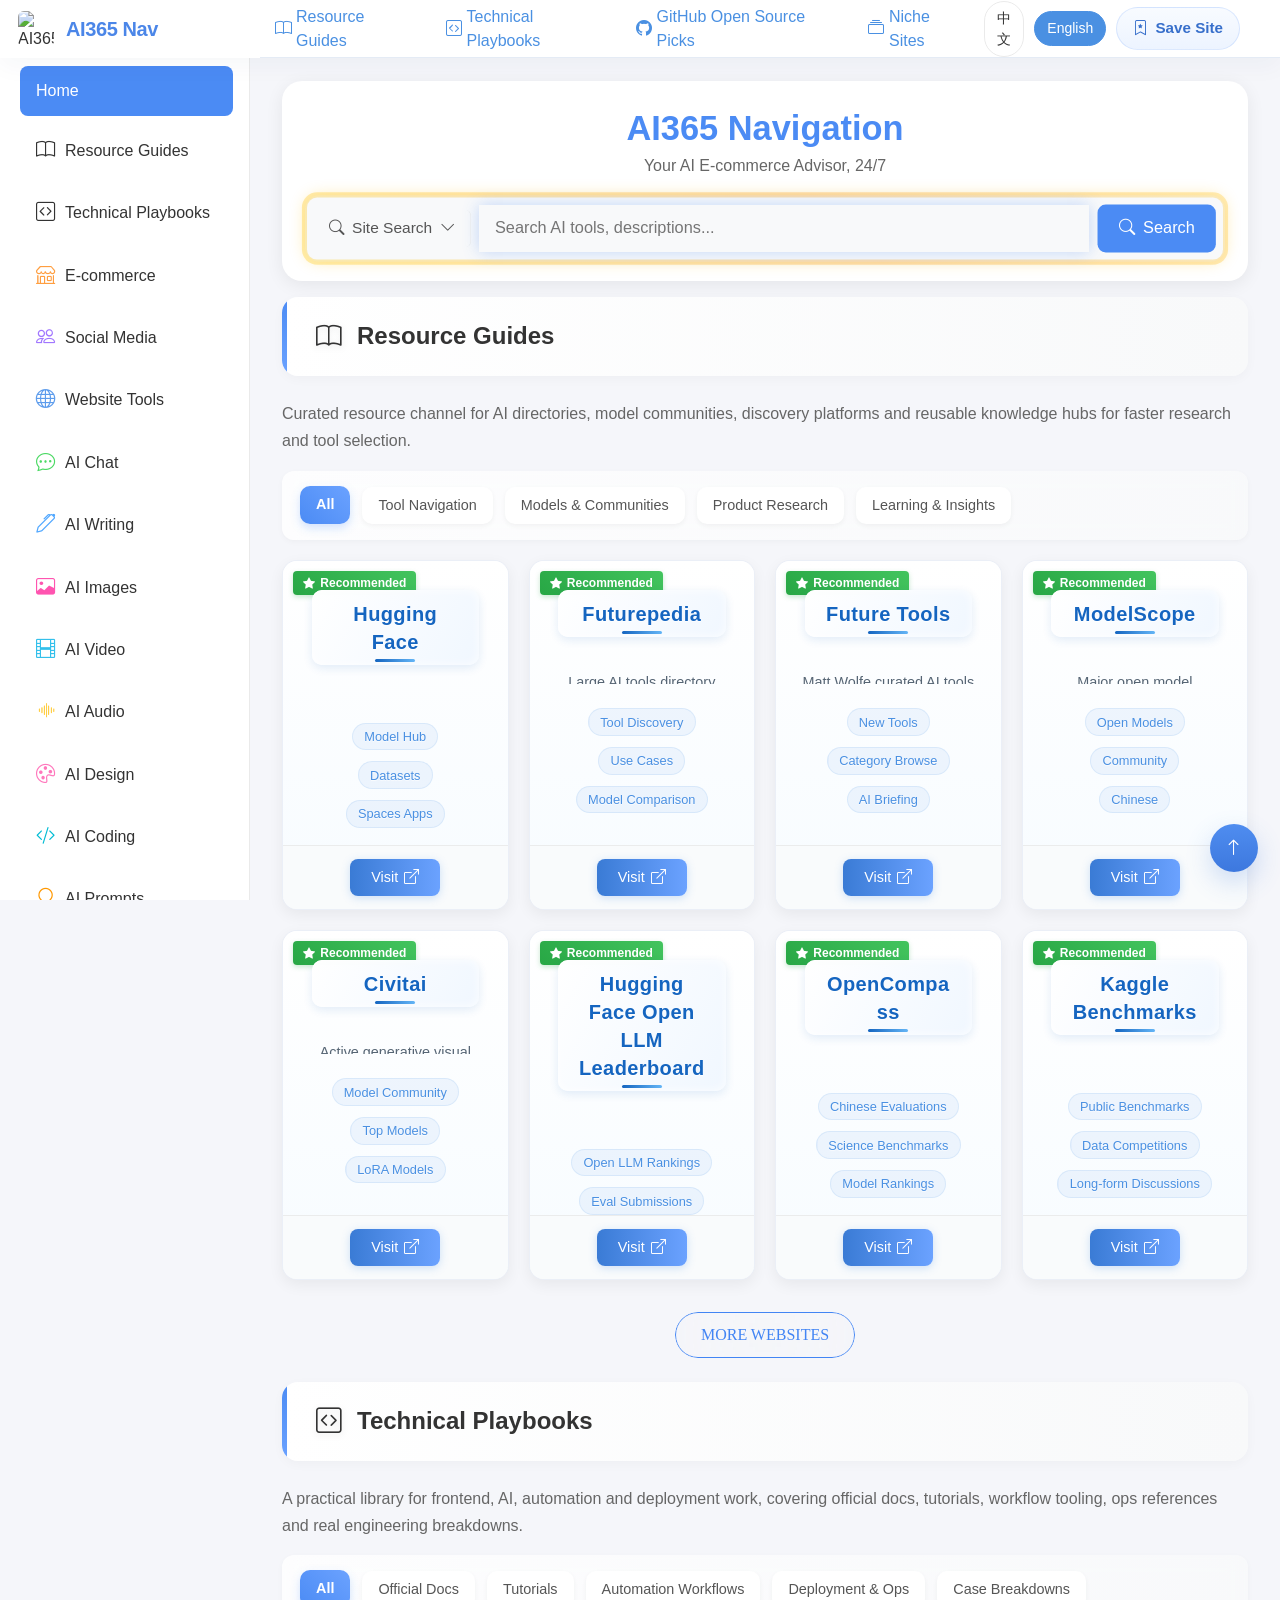
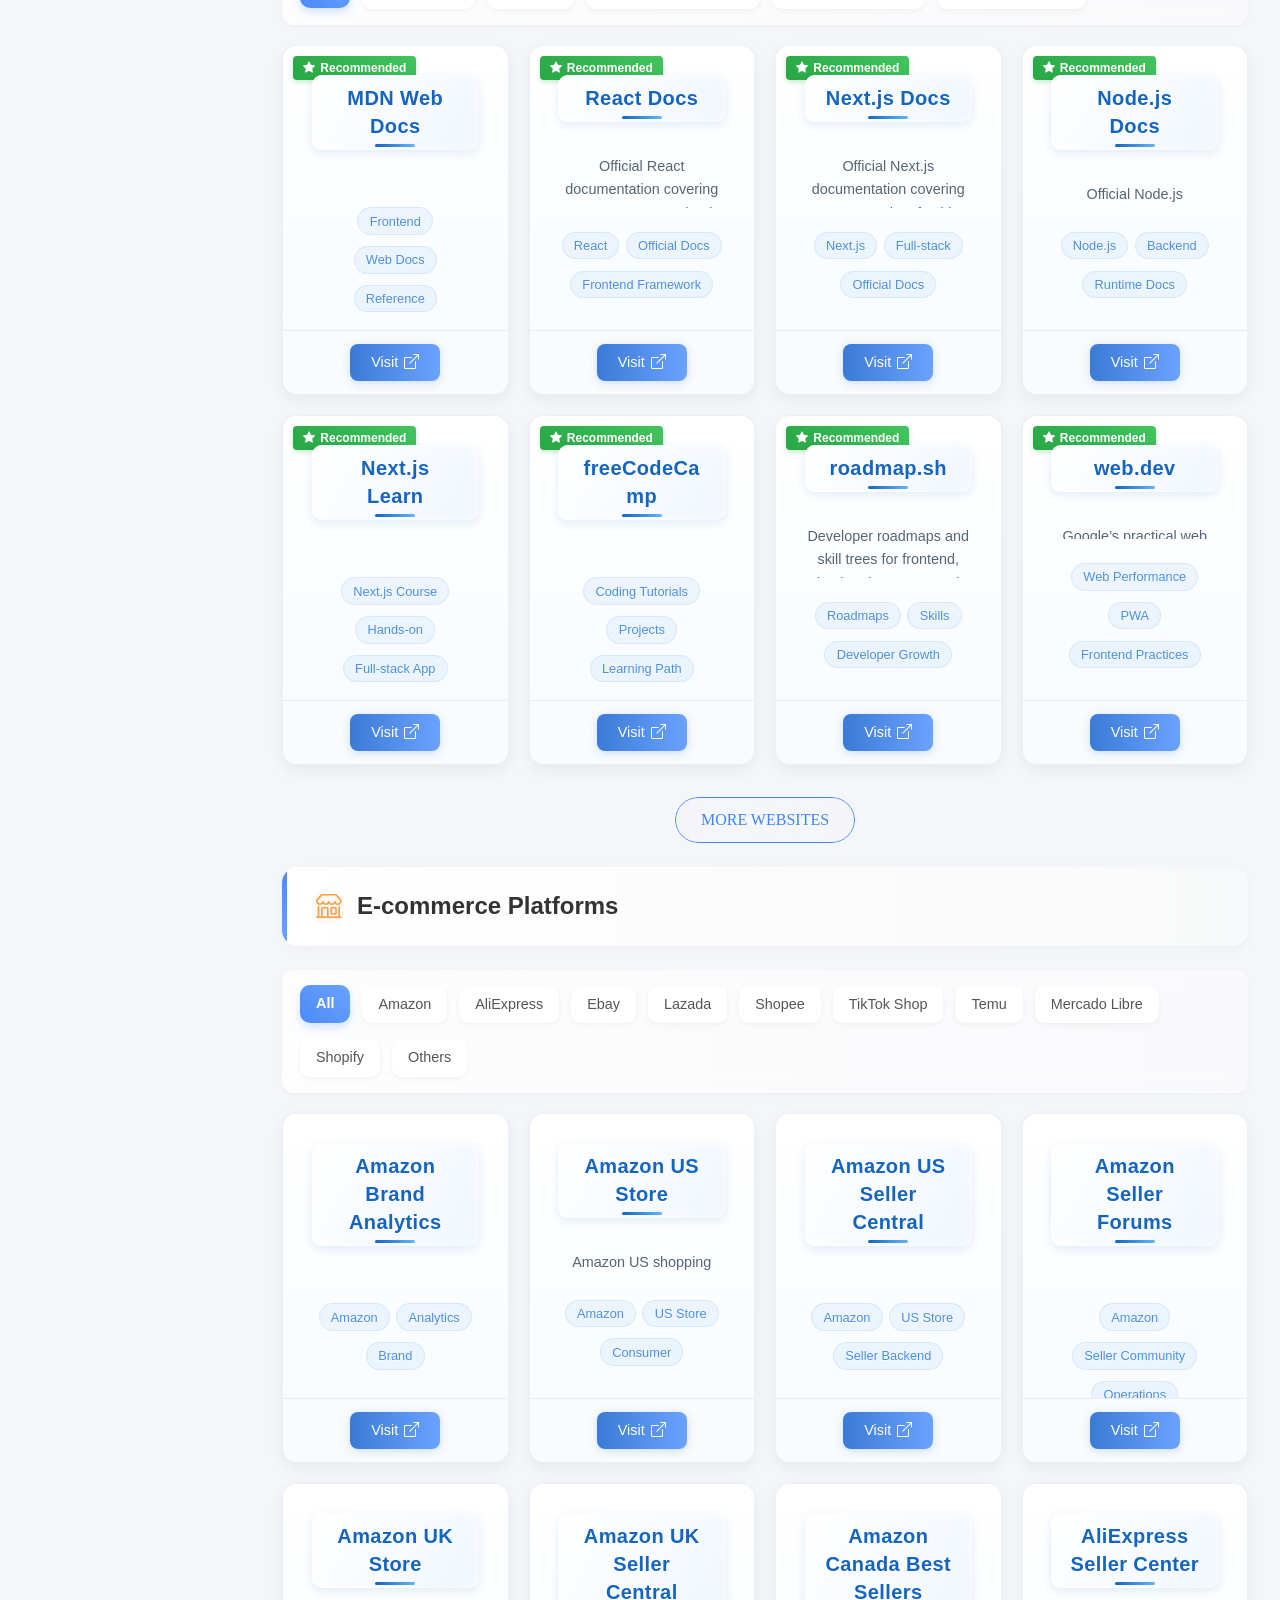
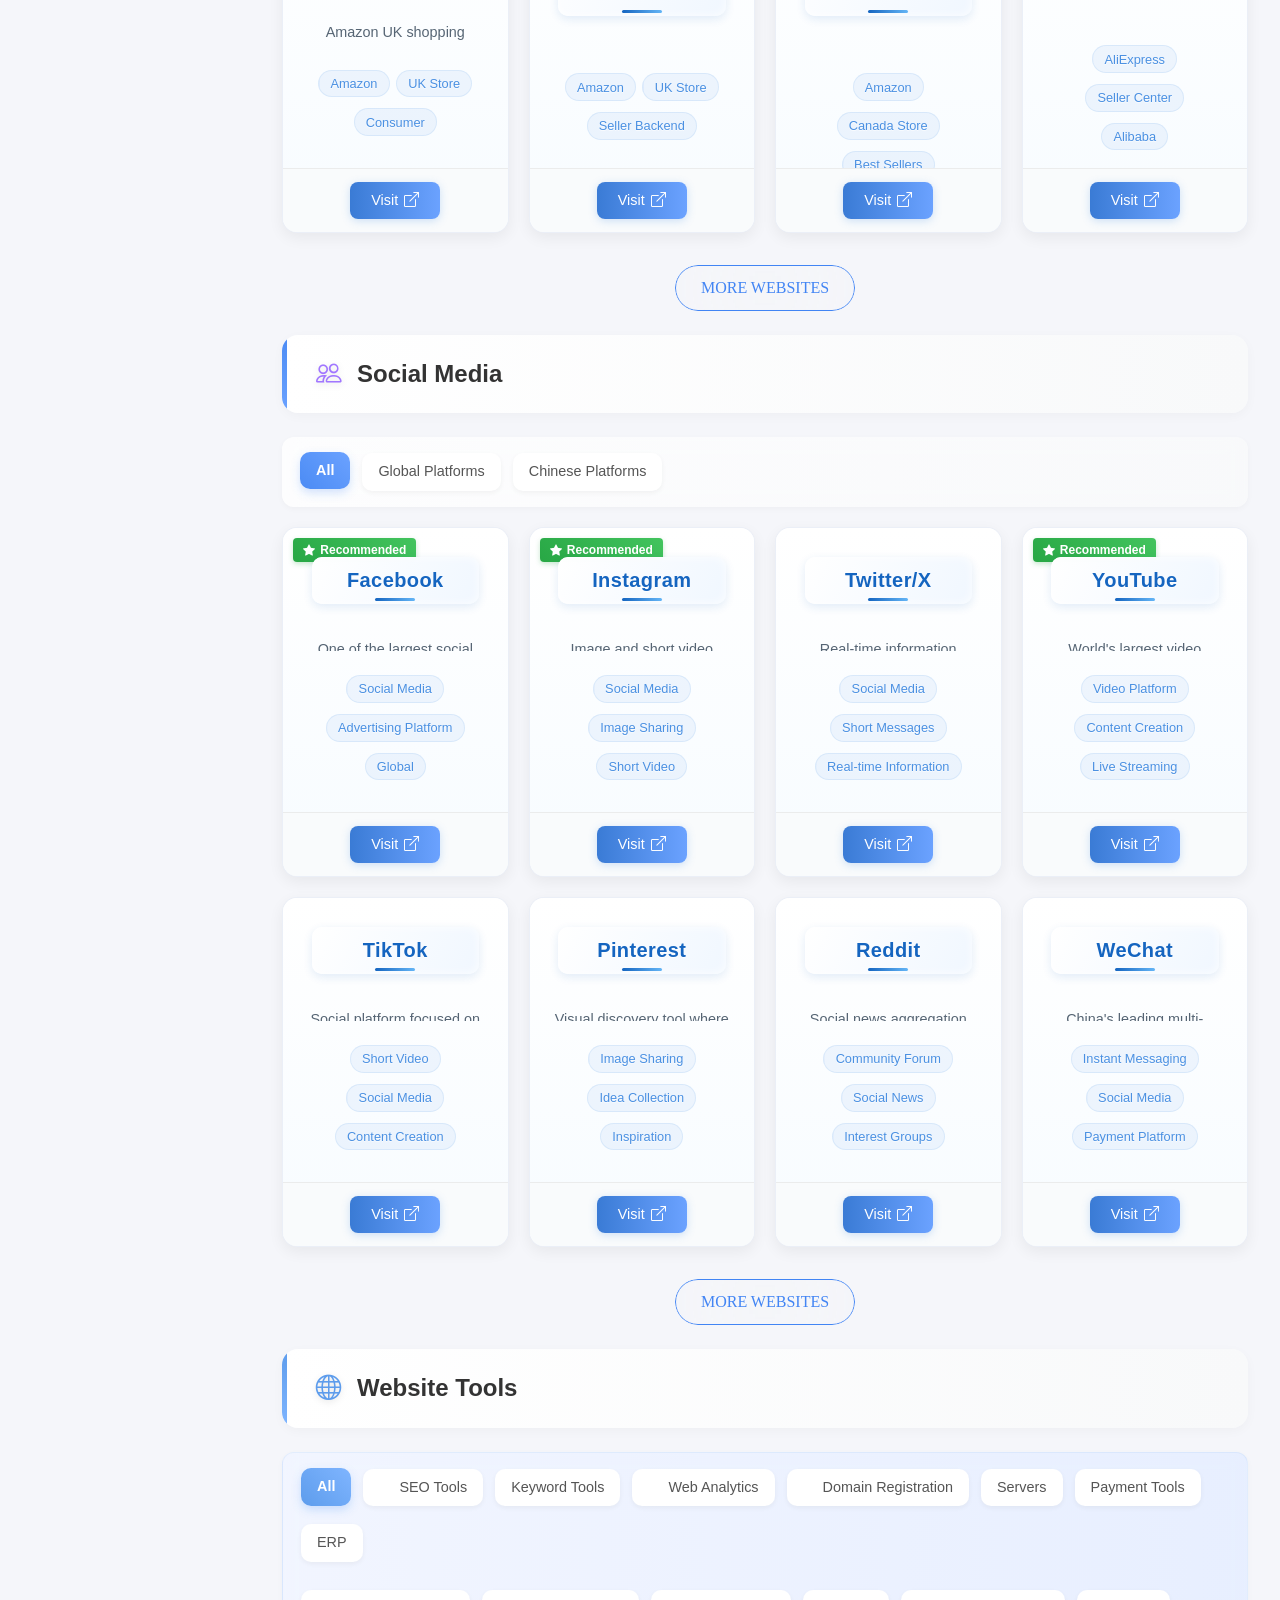
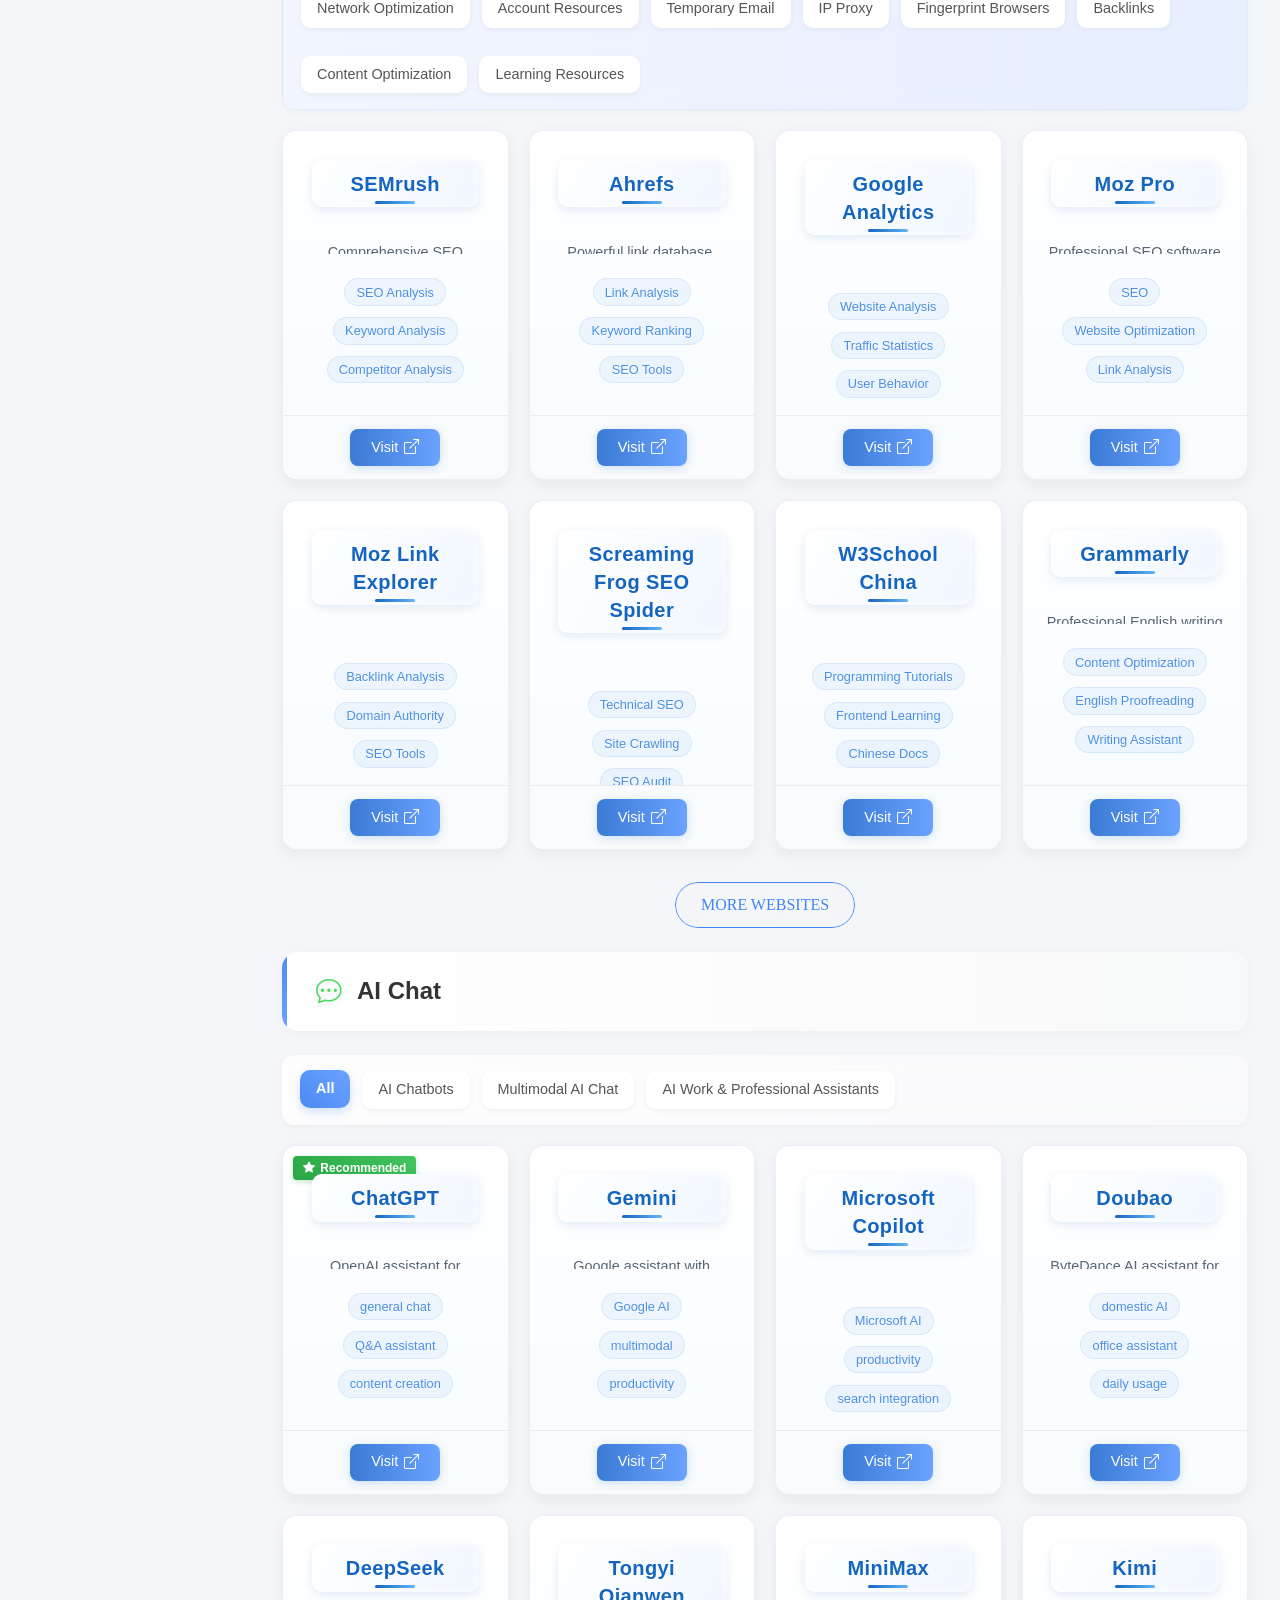
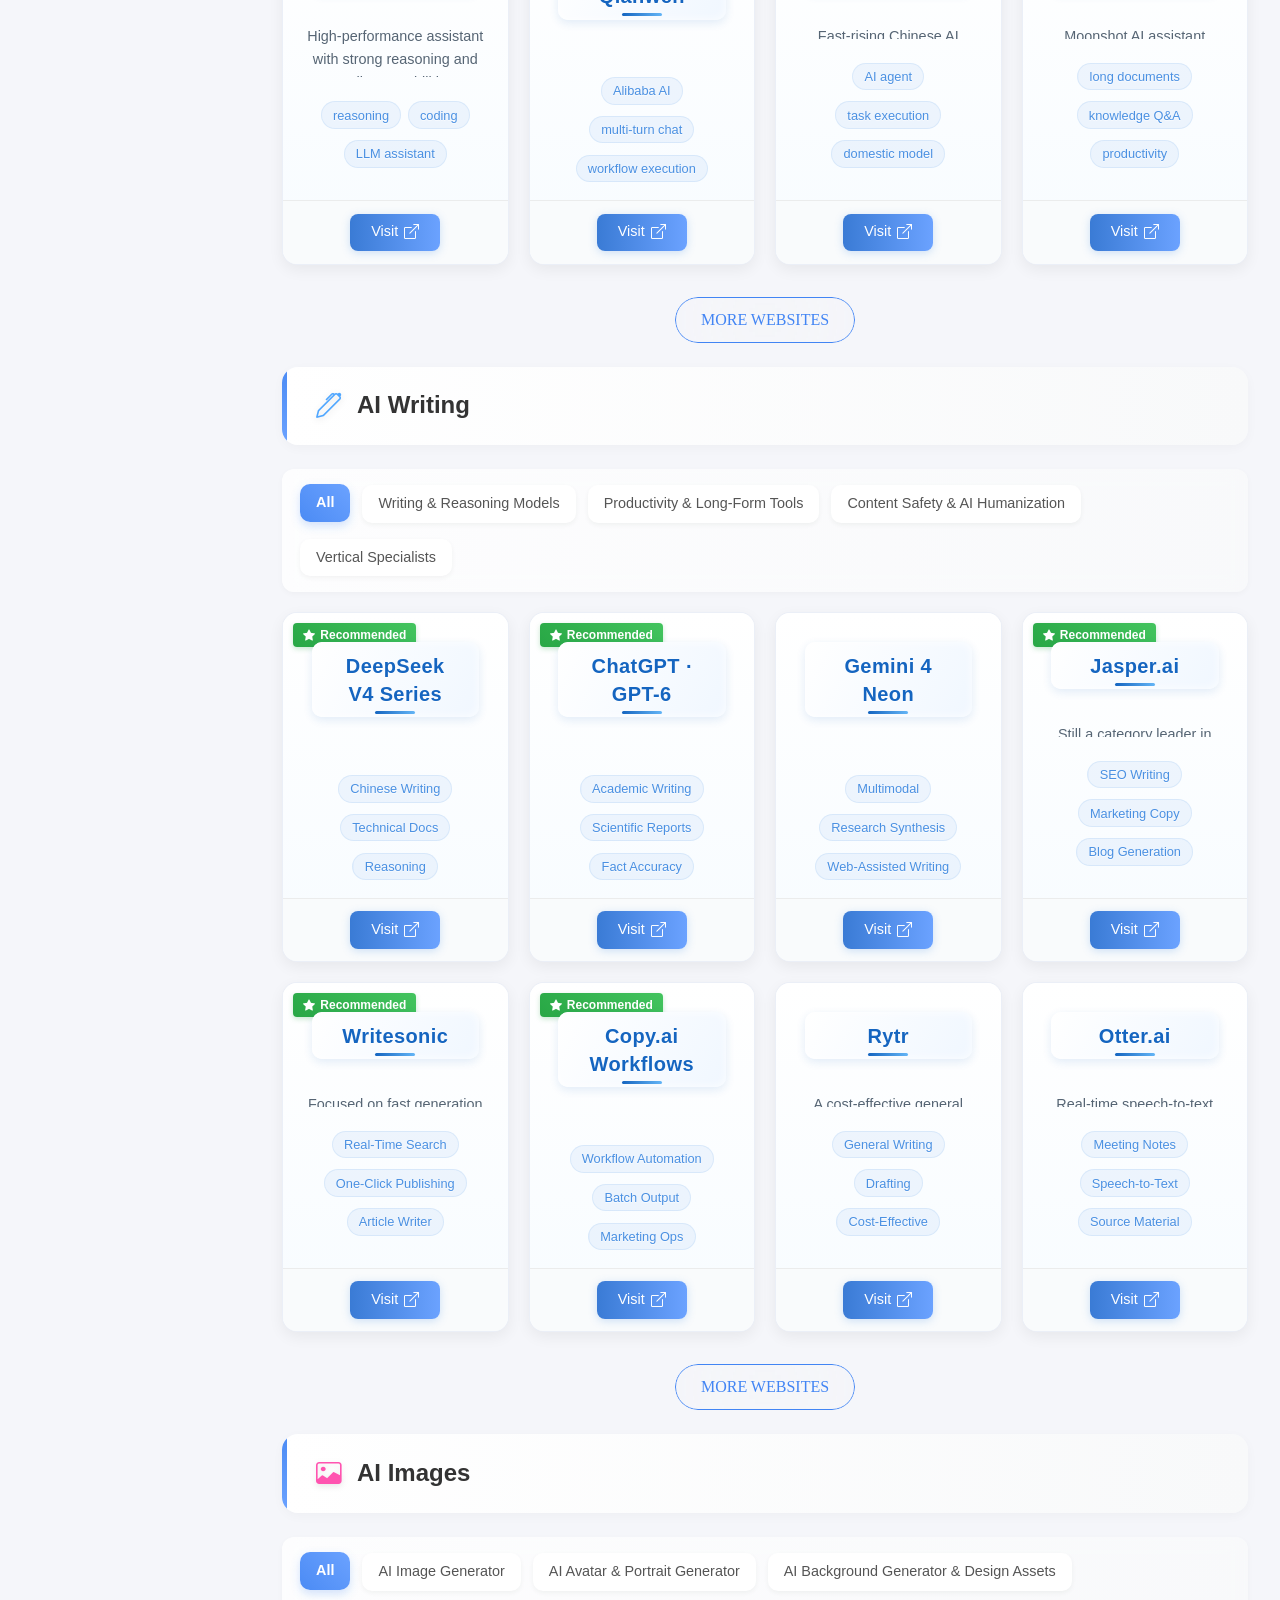
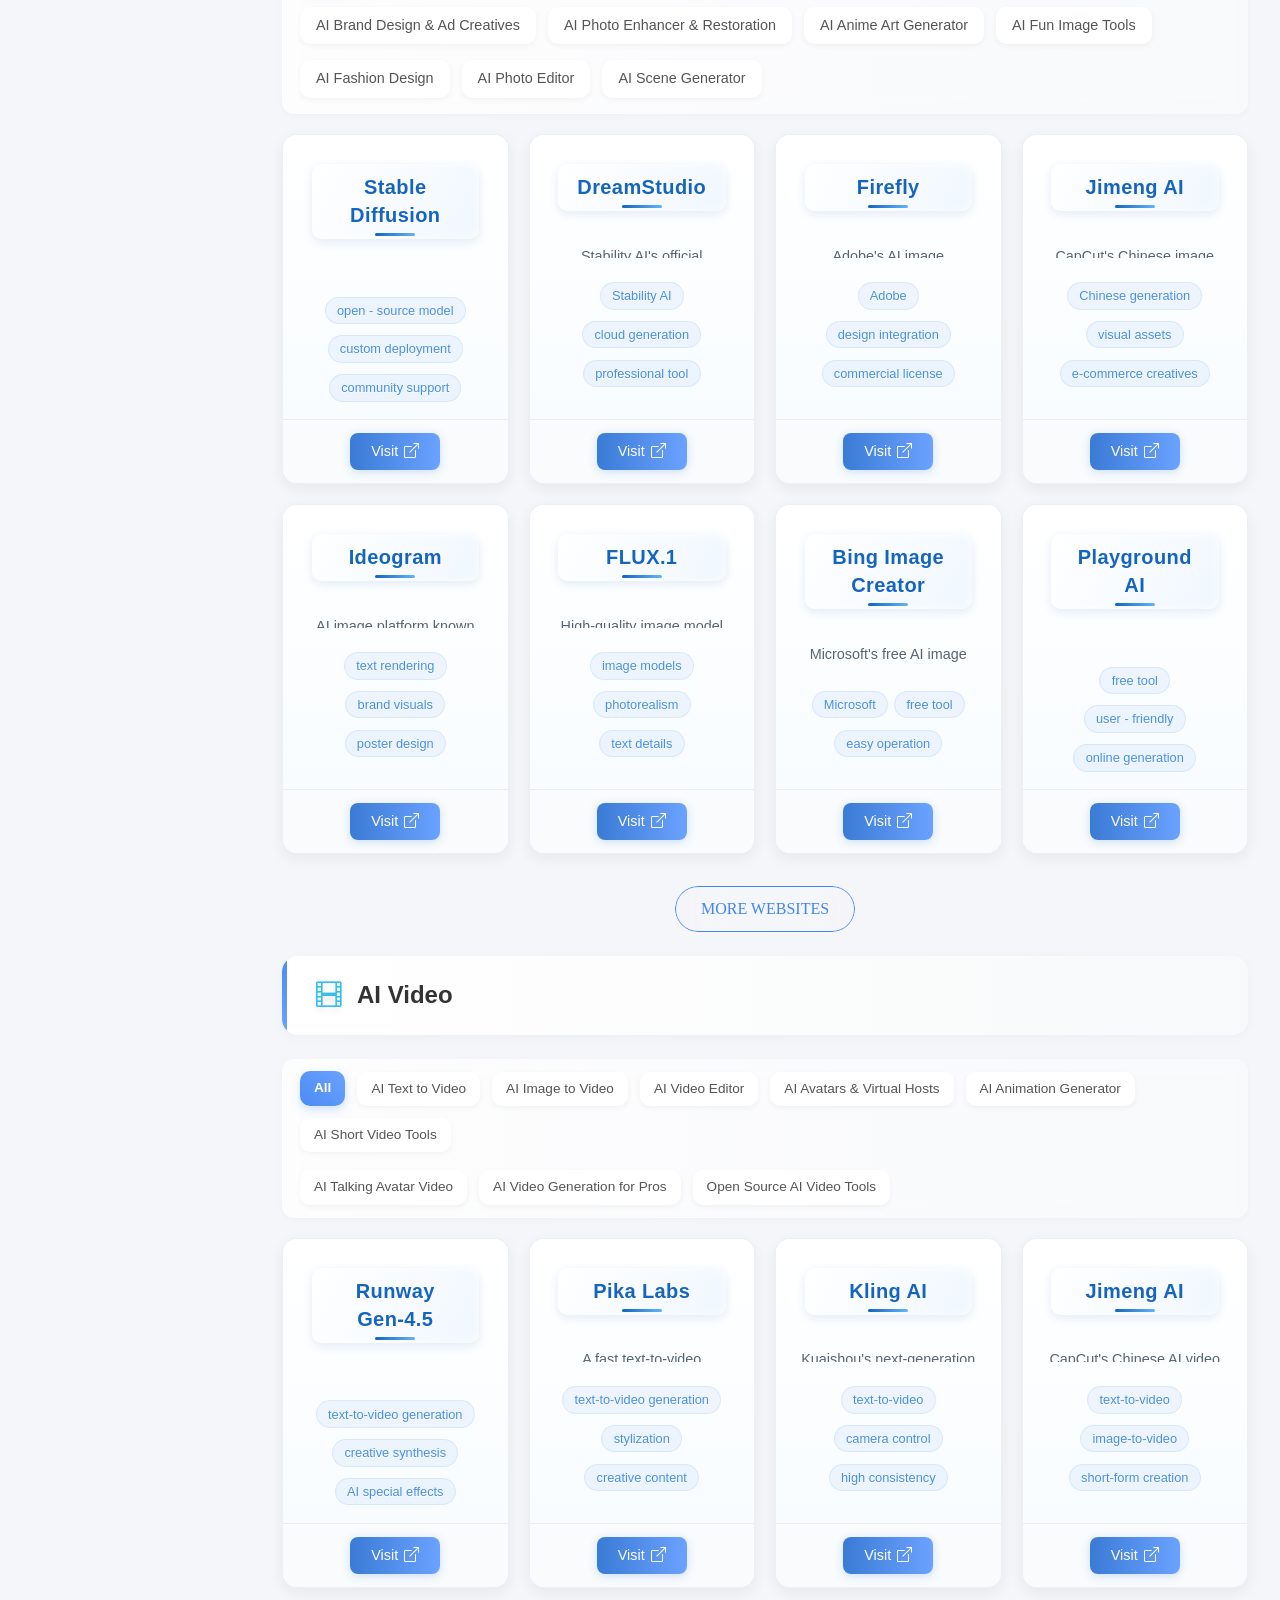
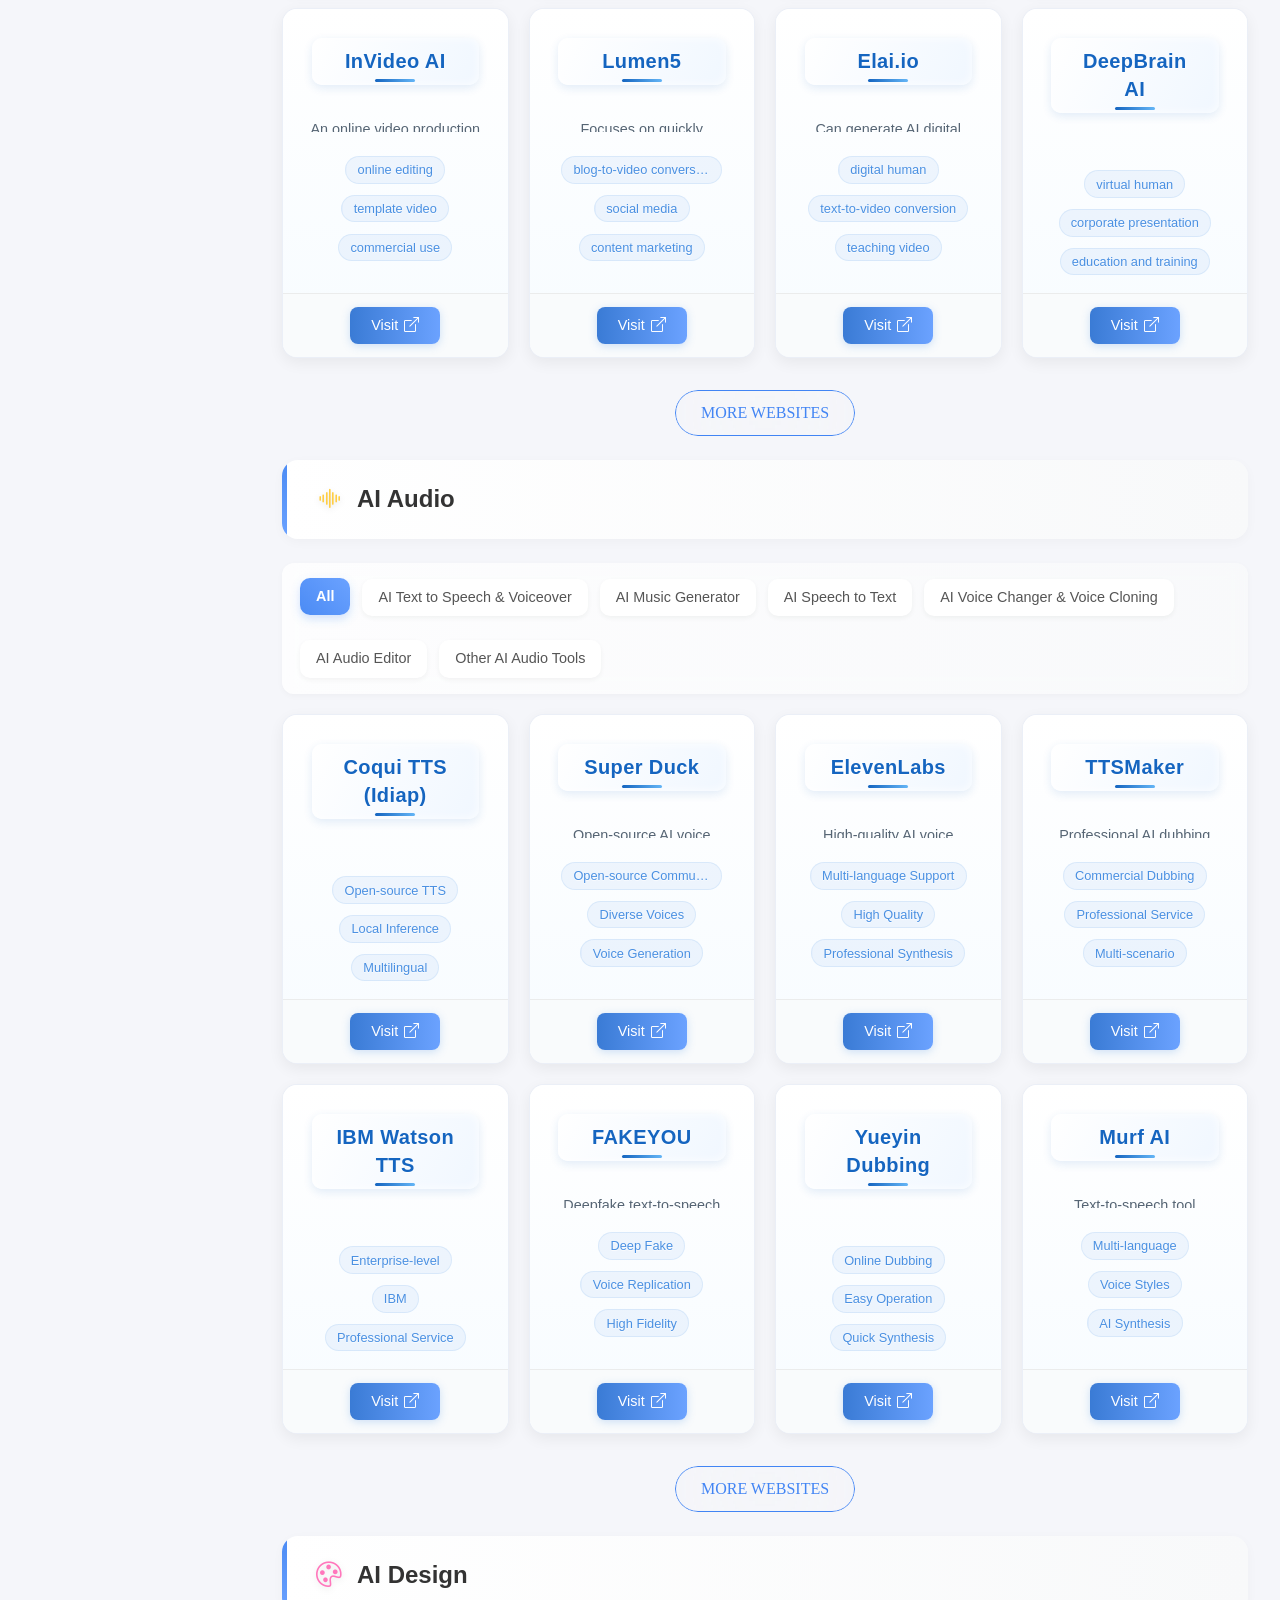
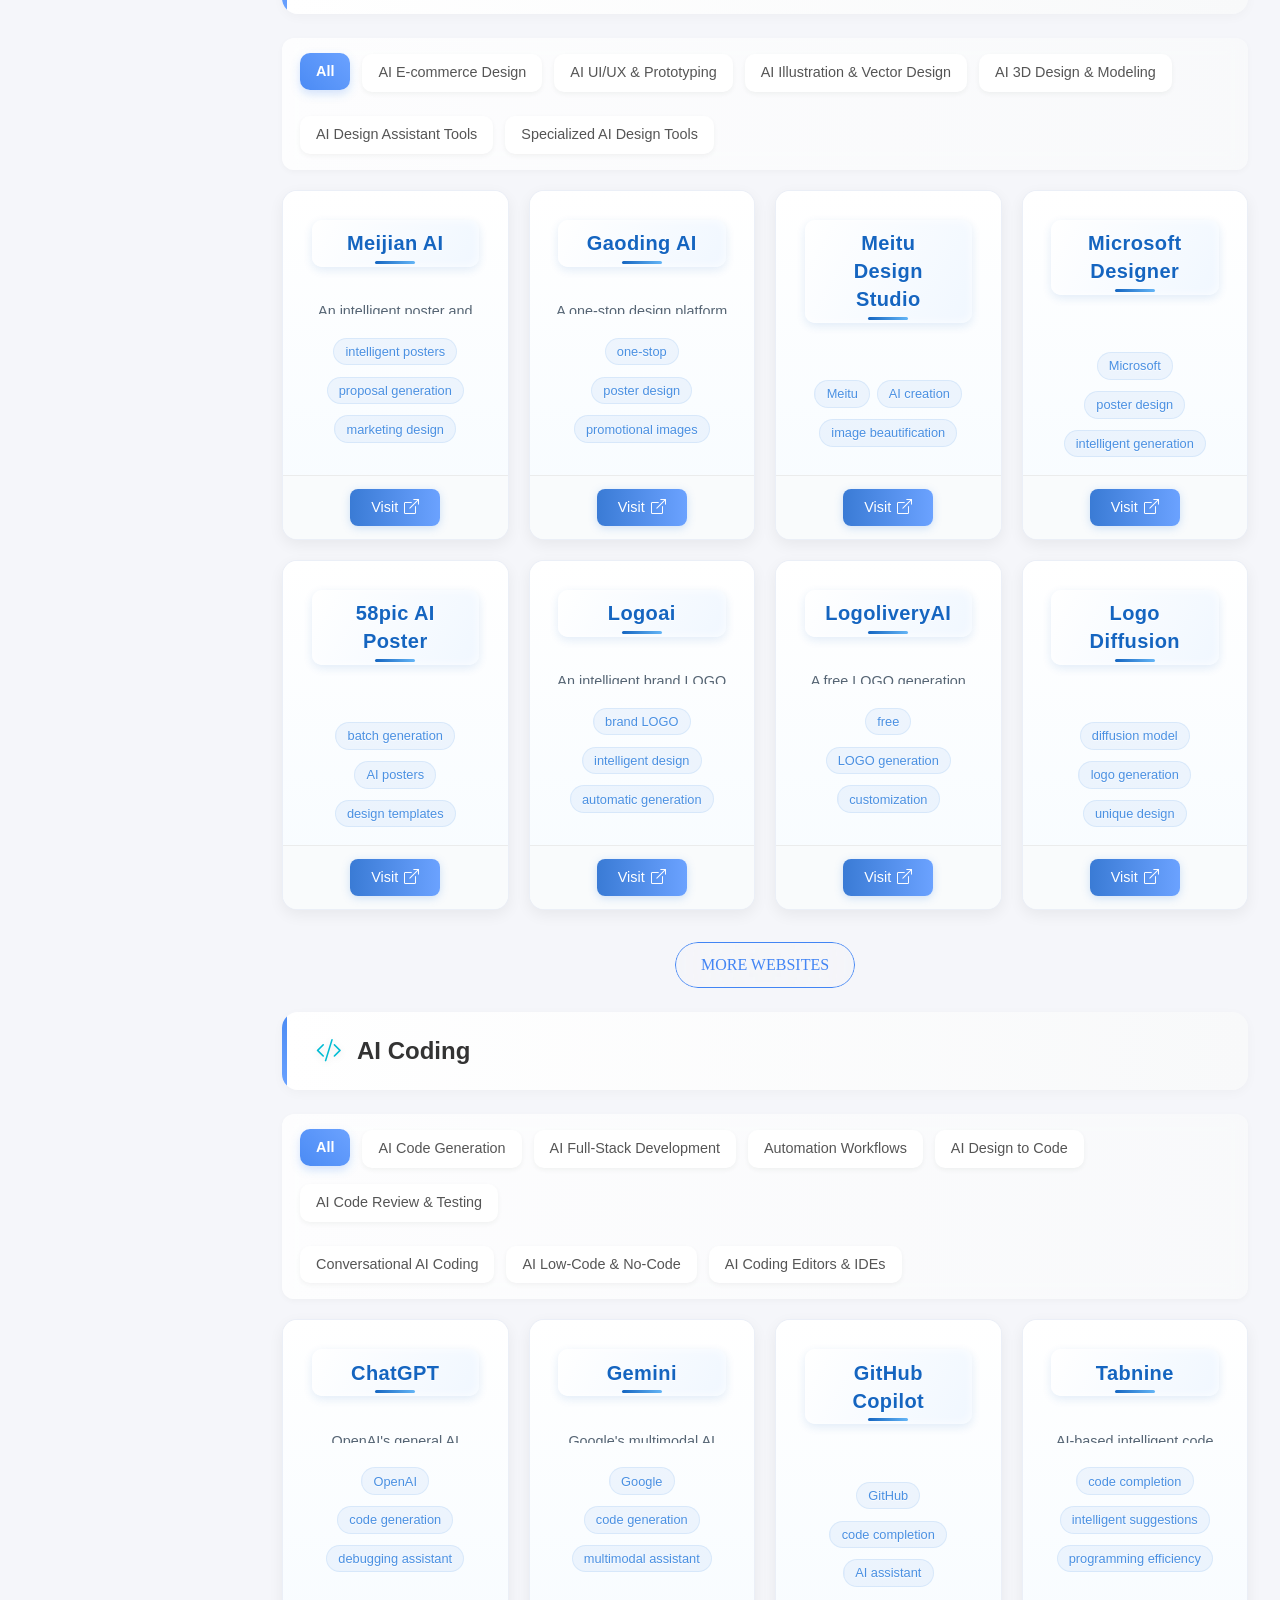
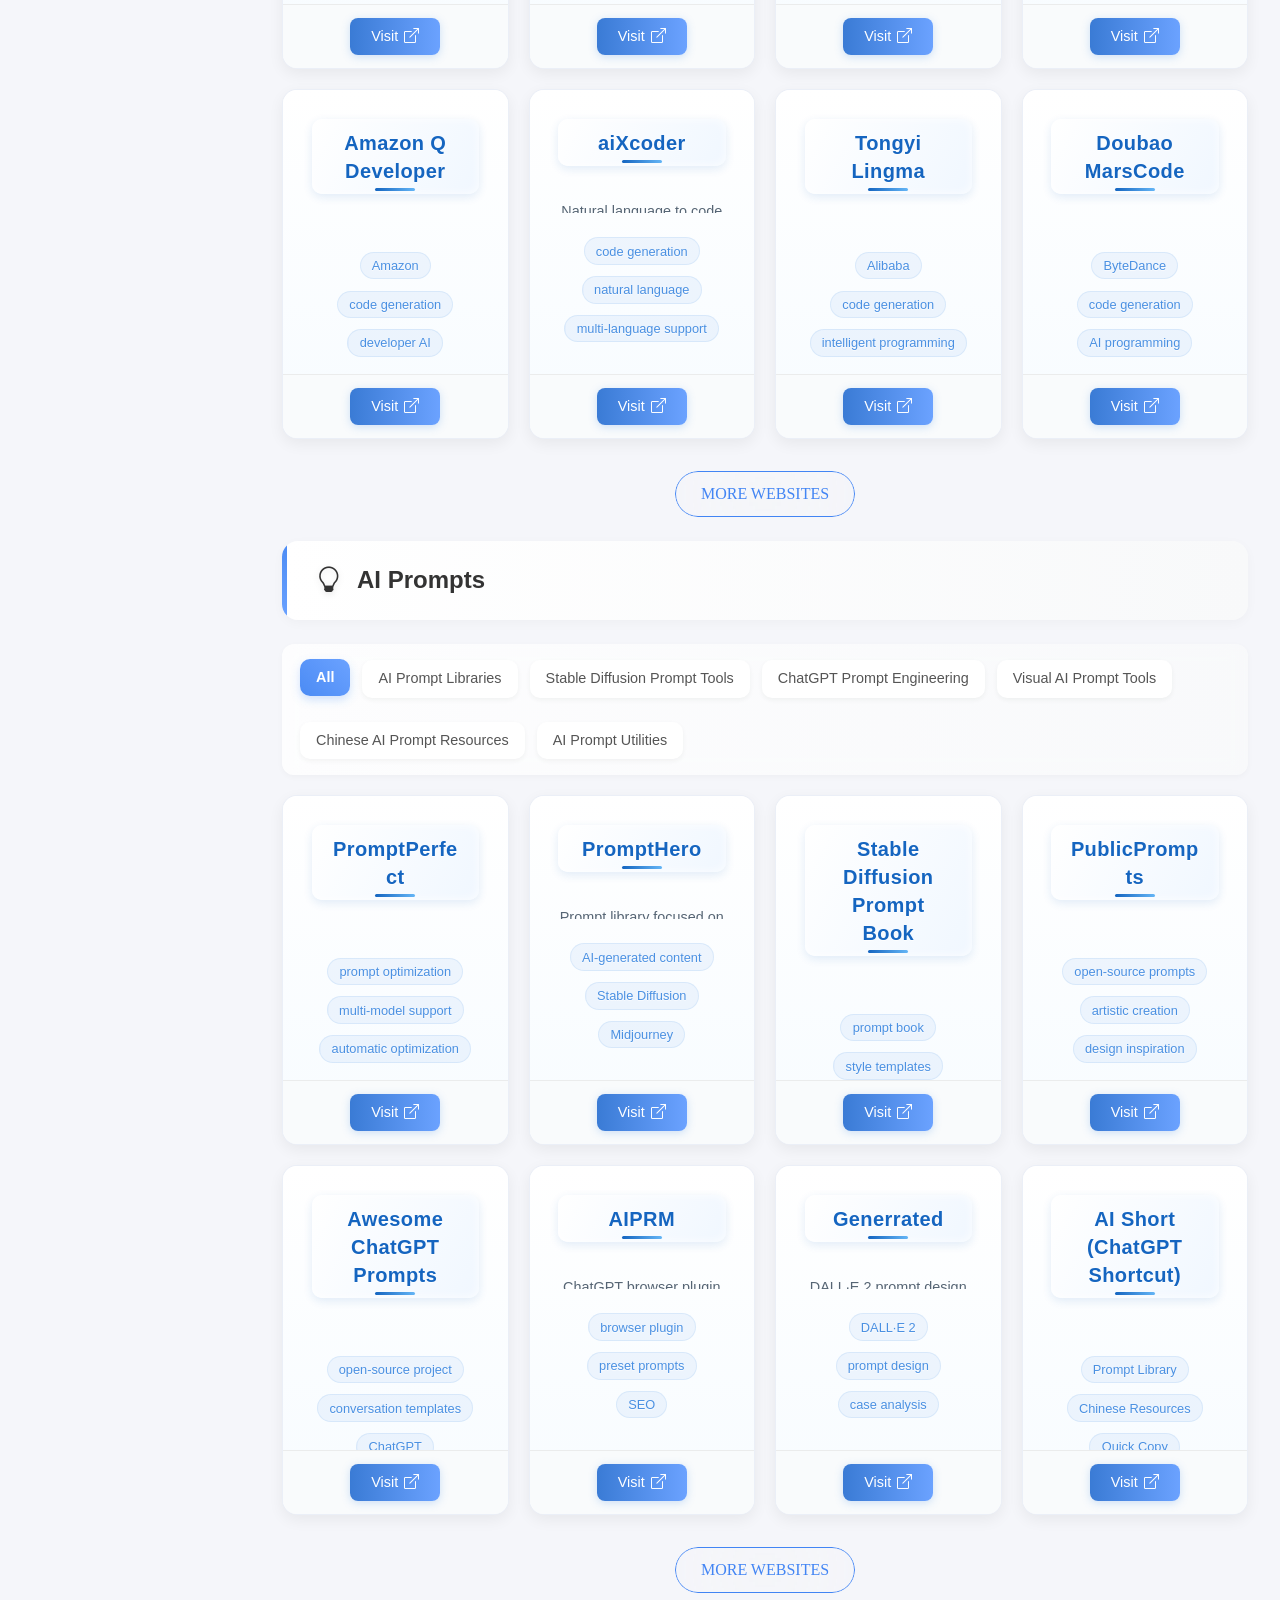
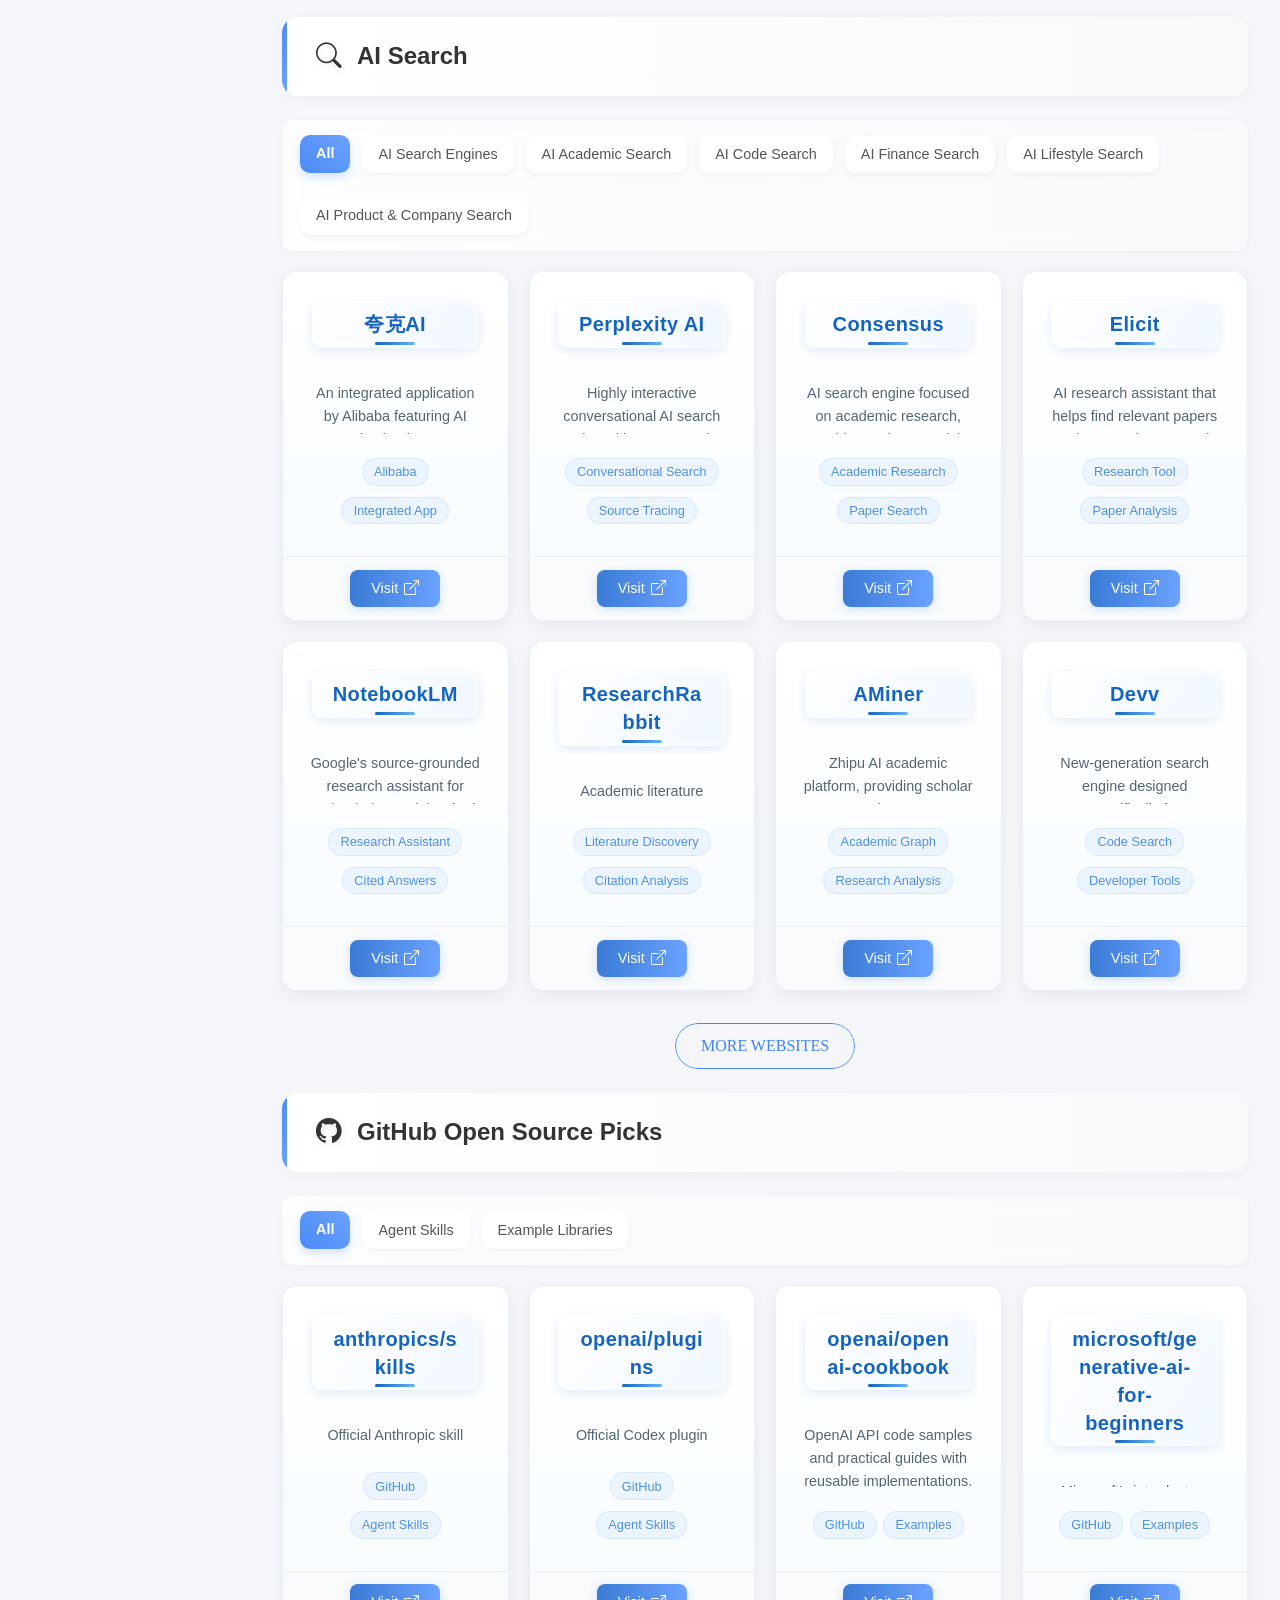
==== commit fc741a00: "Curate navigation cards and rename Meta AI to Muse" ====
--- a/en.html
+++ b/en.html
@@ -782,7 +782,7 @@
     </div>
 
     <!-- JavaScript dependencies -->
-    <script src="js/sites-data-en.js?v=access-cleanup-20261121"></script>
+    <script src="js/sites-data-en.js?v=curated-cards-20261121"></script>
     <script src="js/language.js"></script>
     <script src="js/scripts.js?v=github-open-source"></script>
 
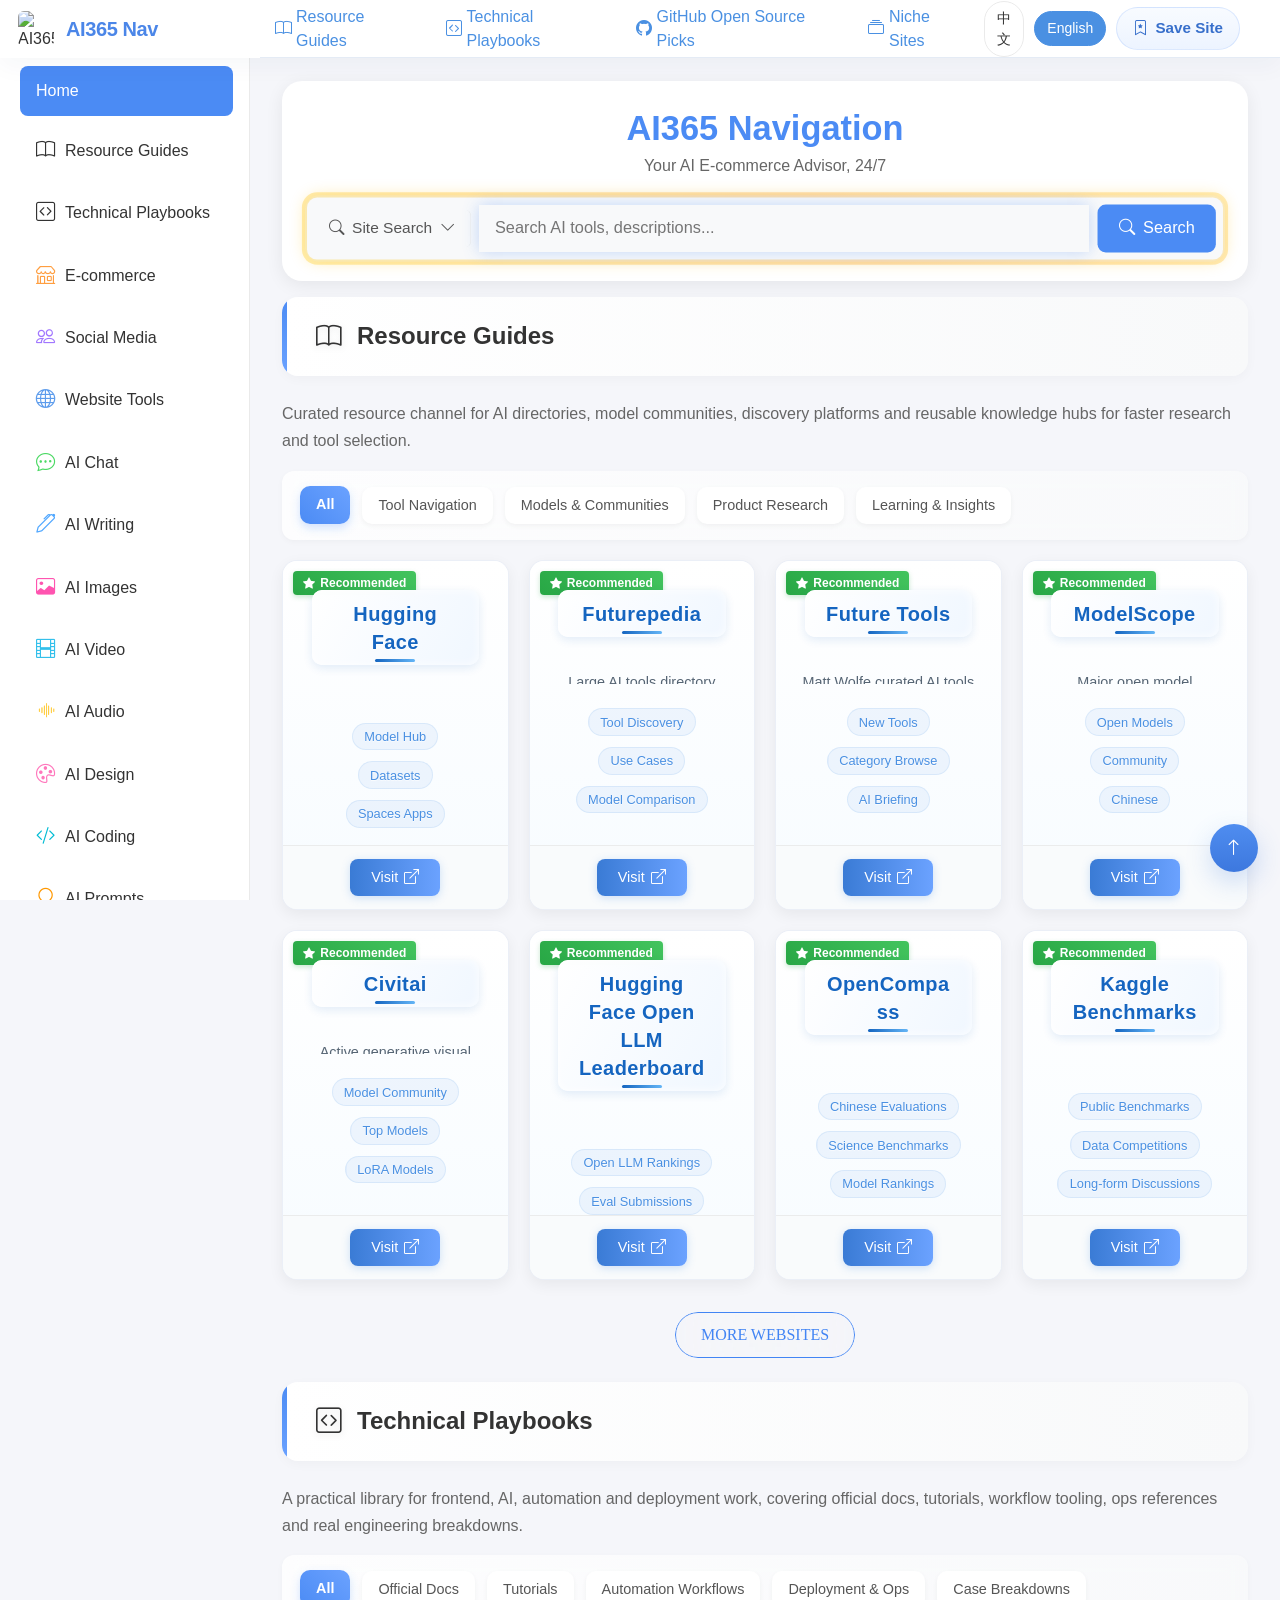
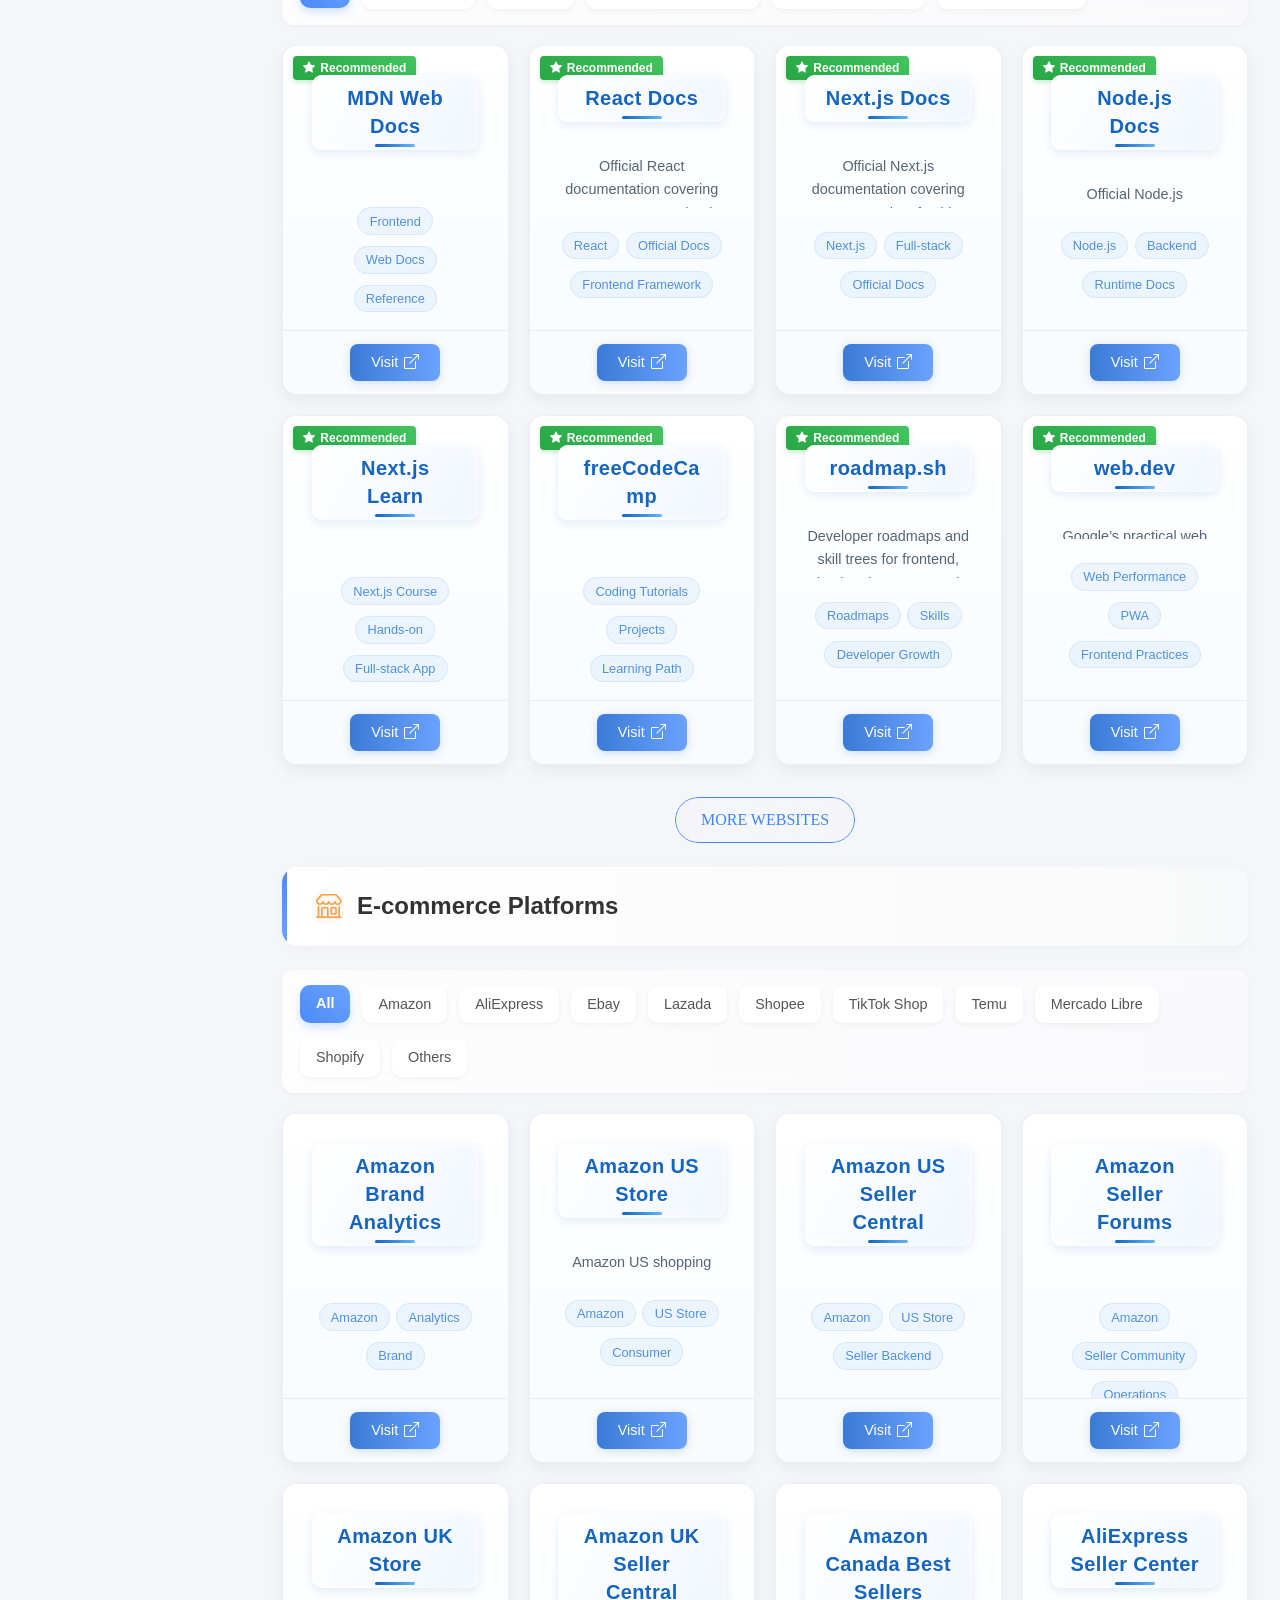
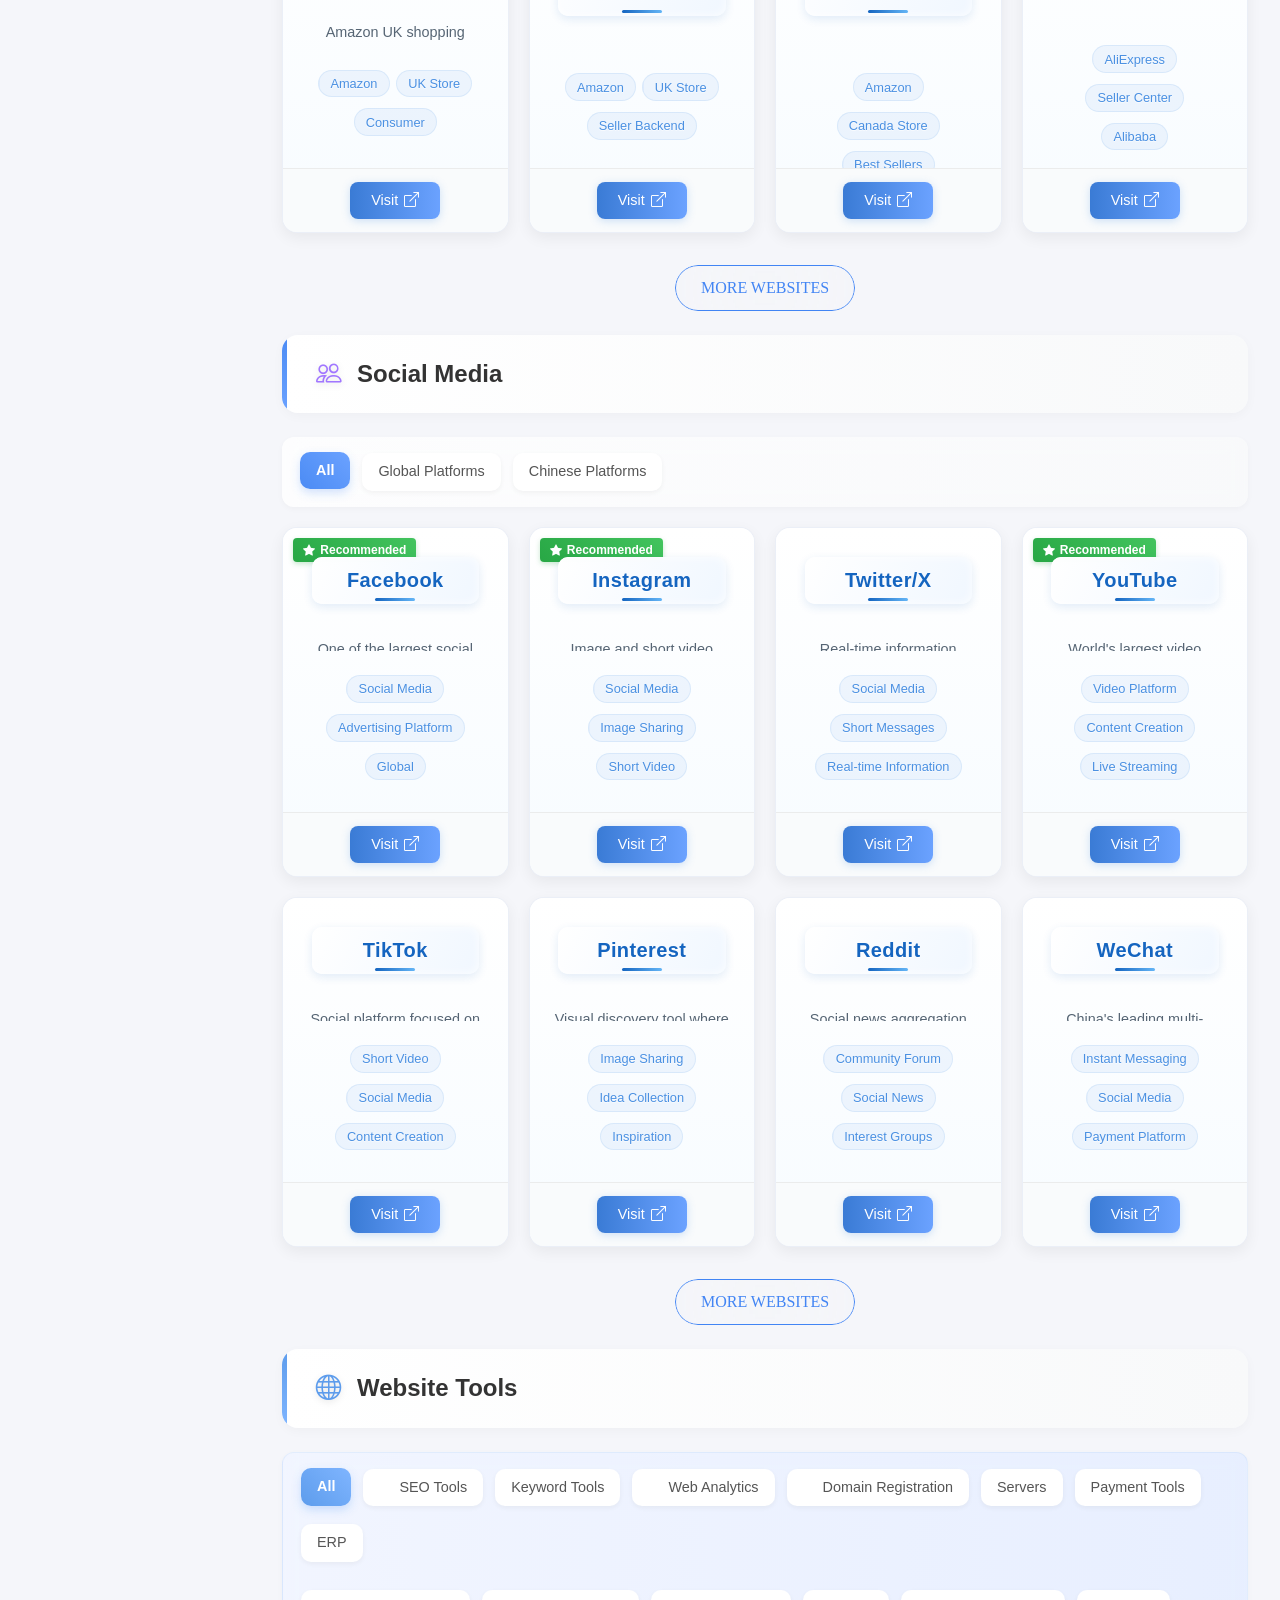
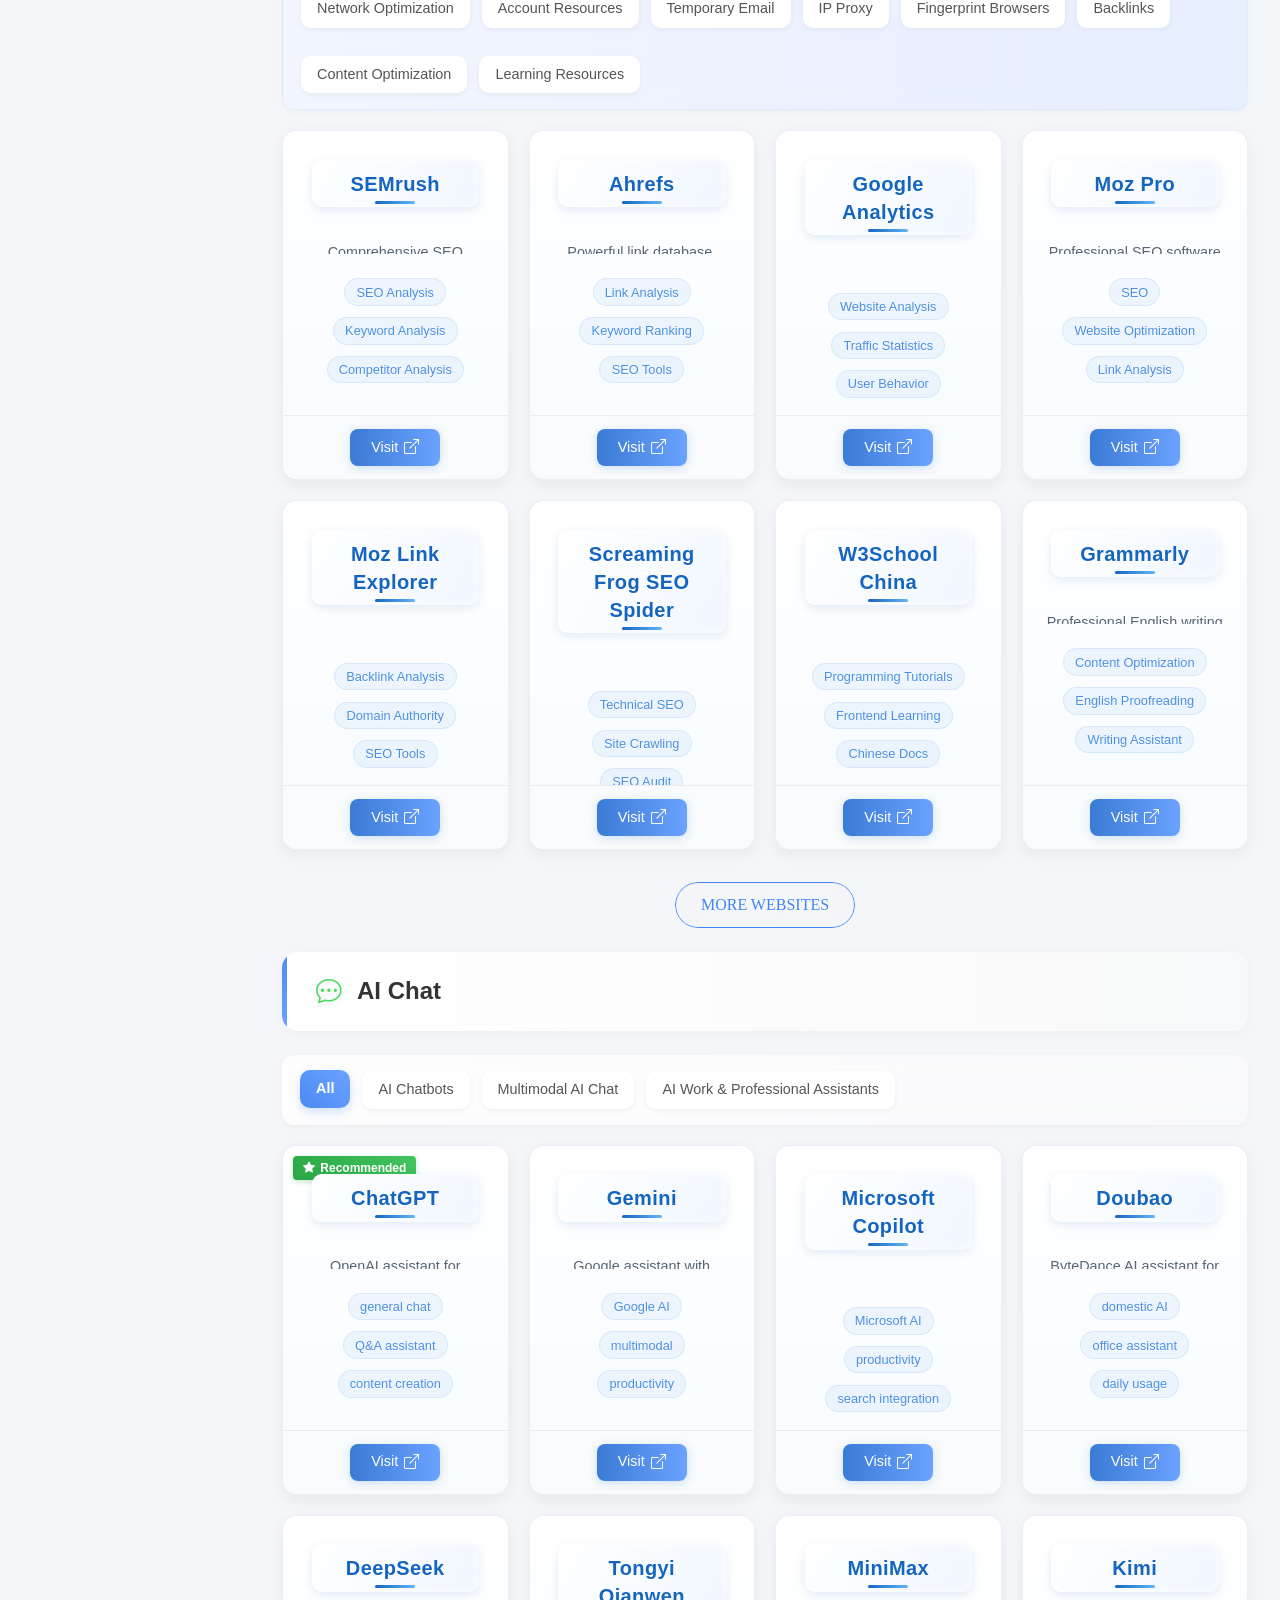
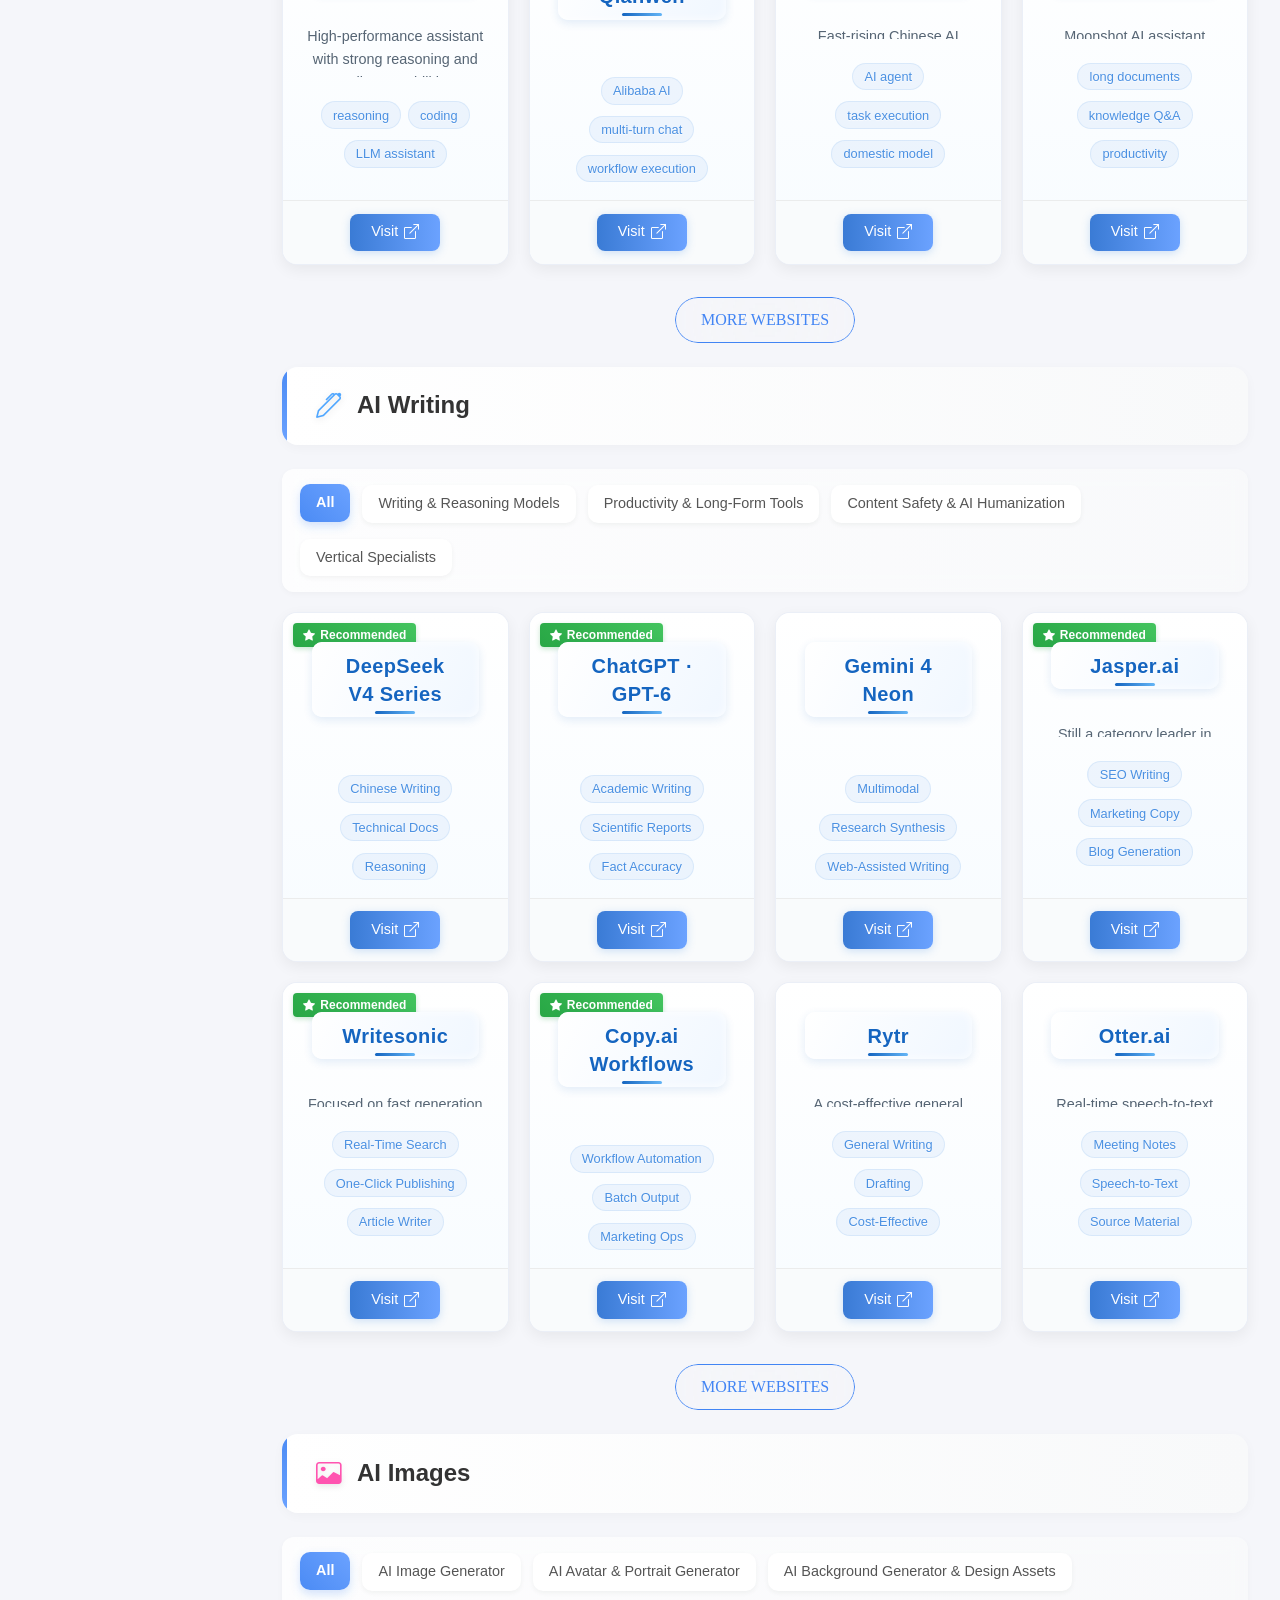
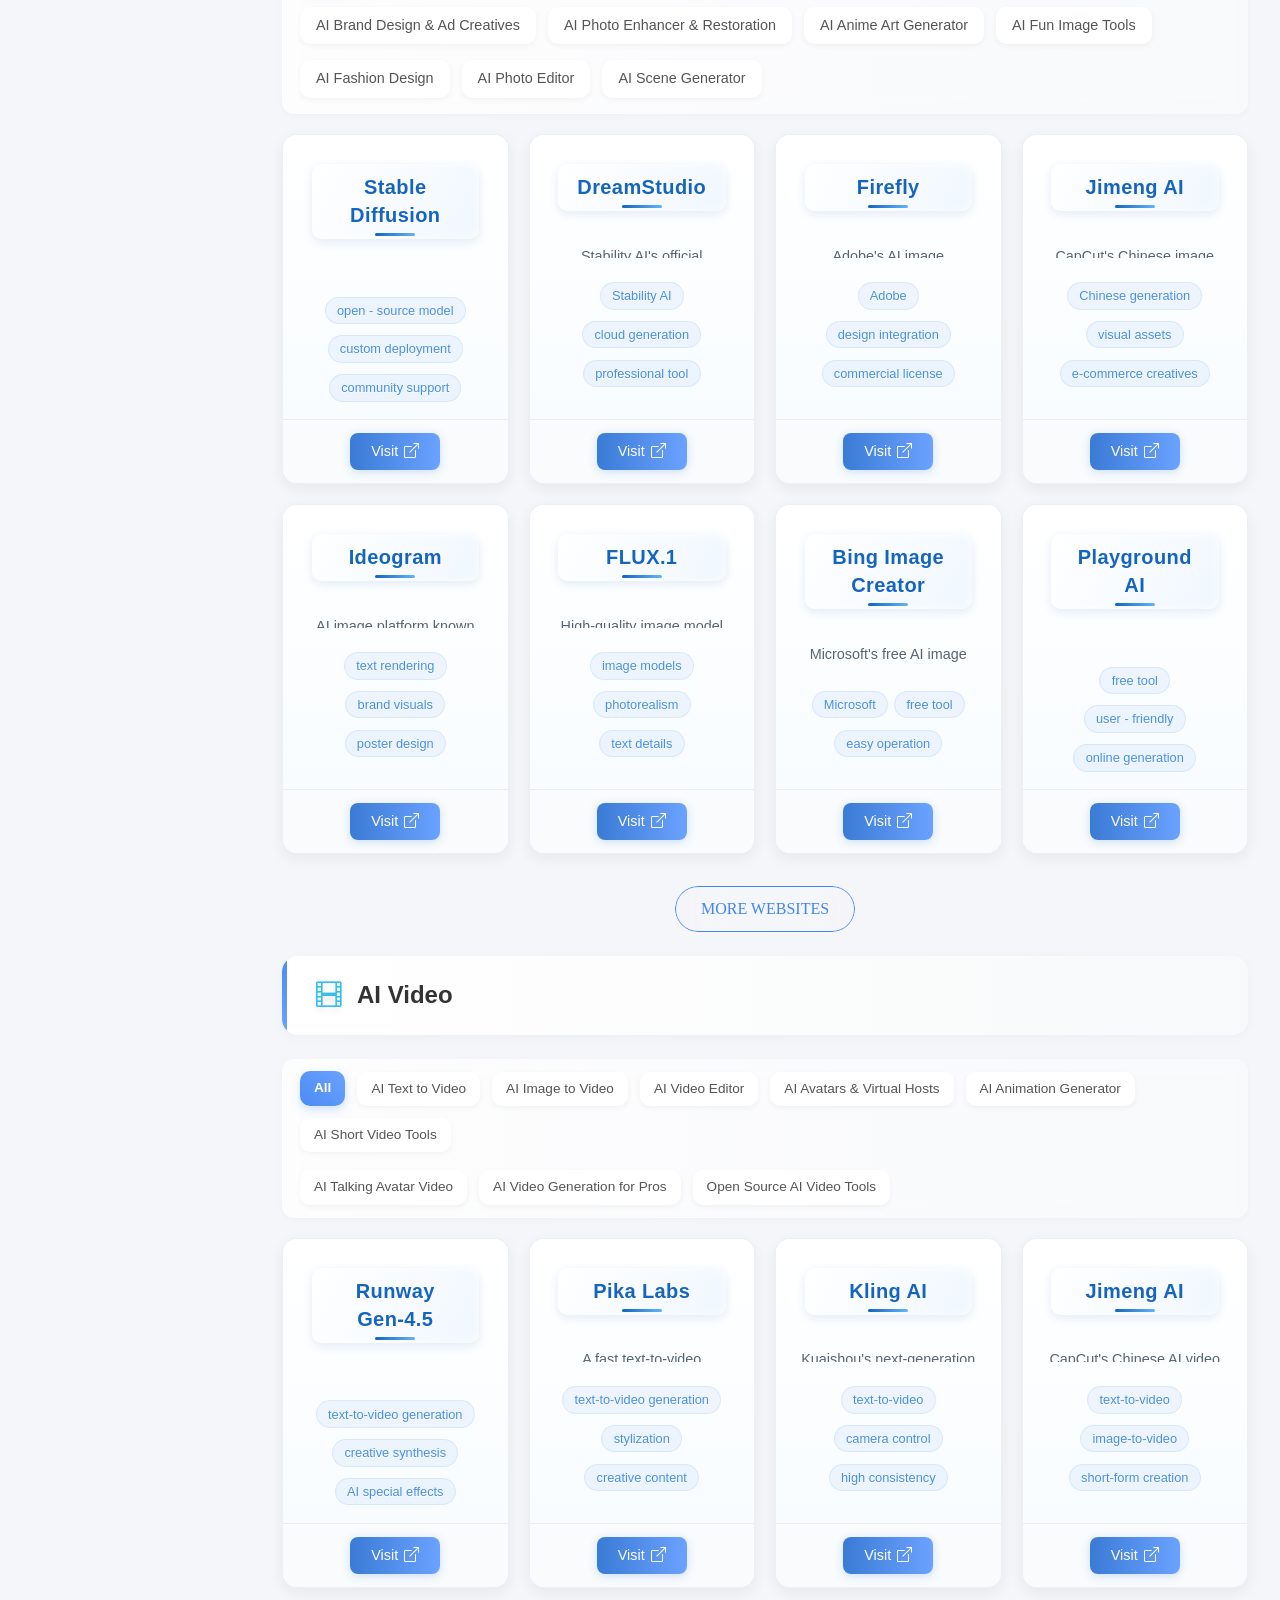
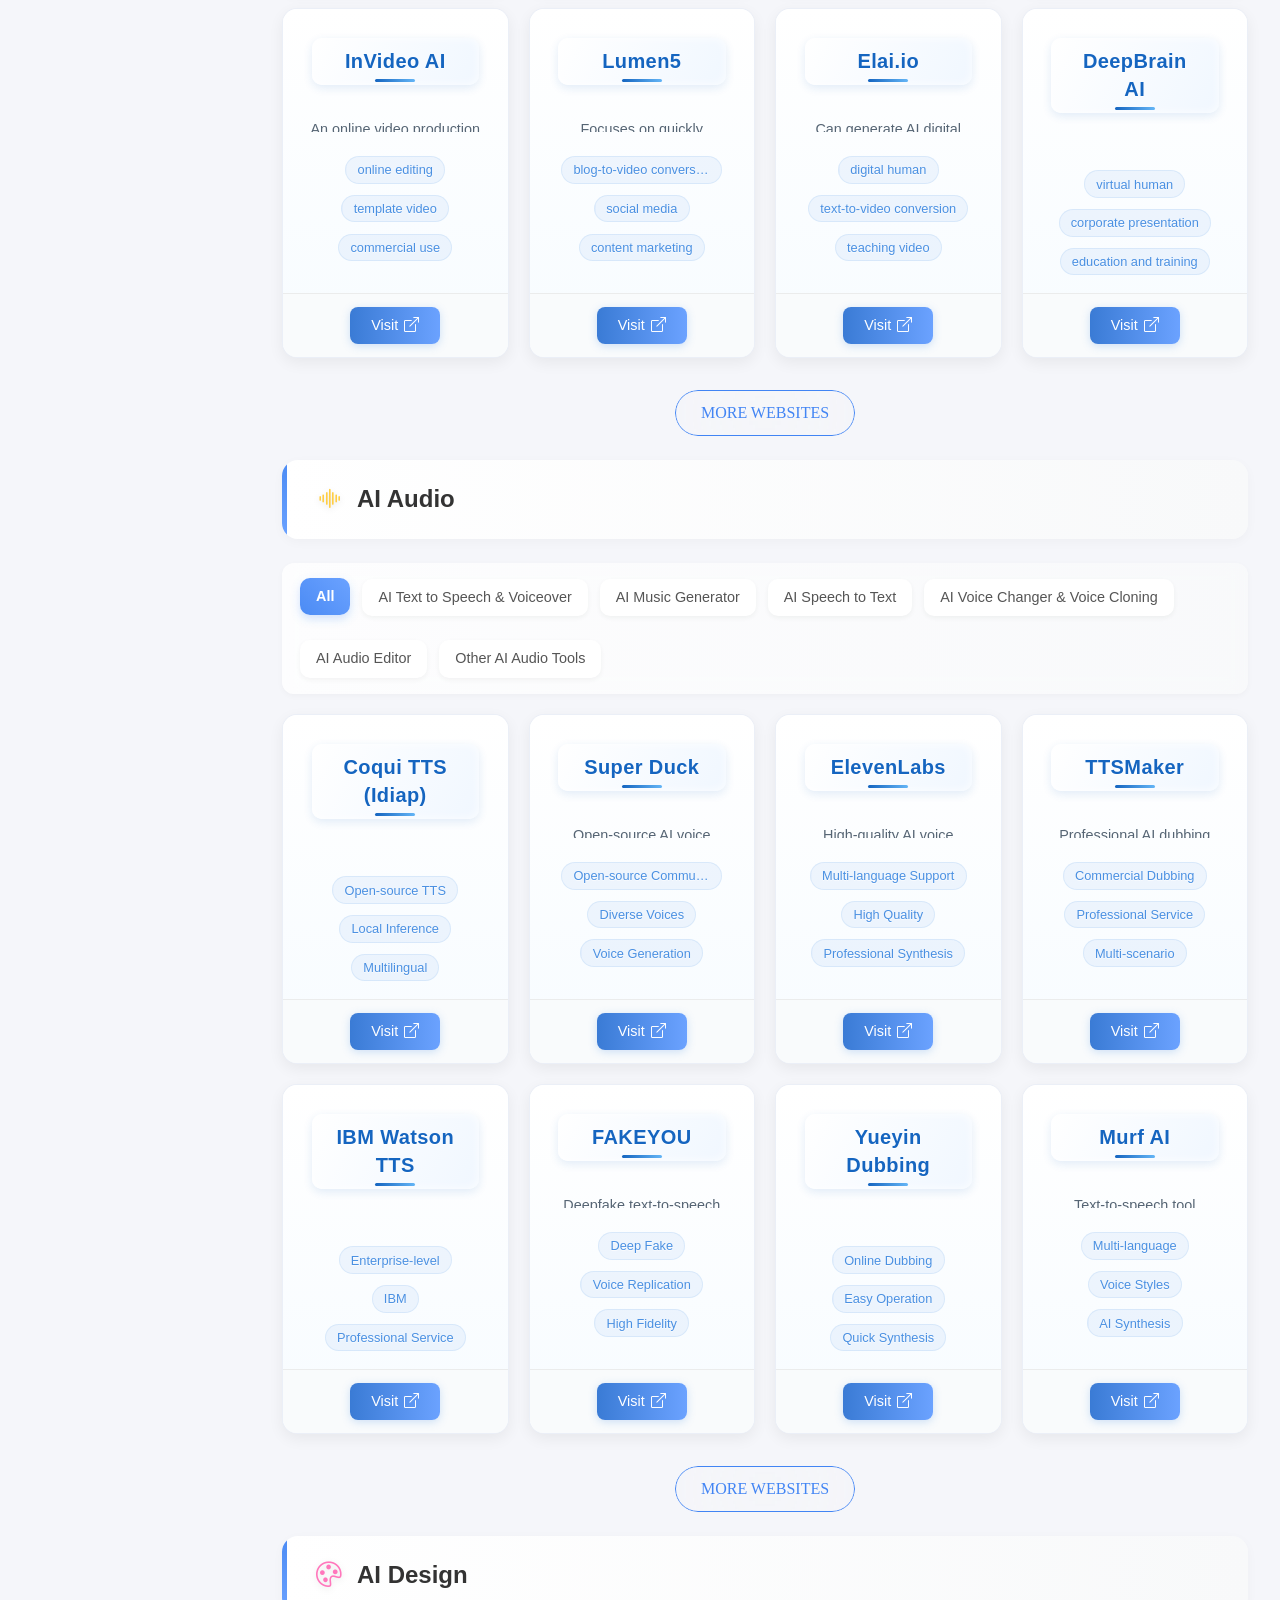
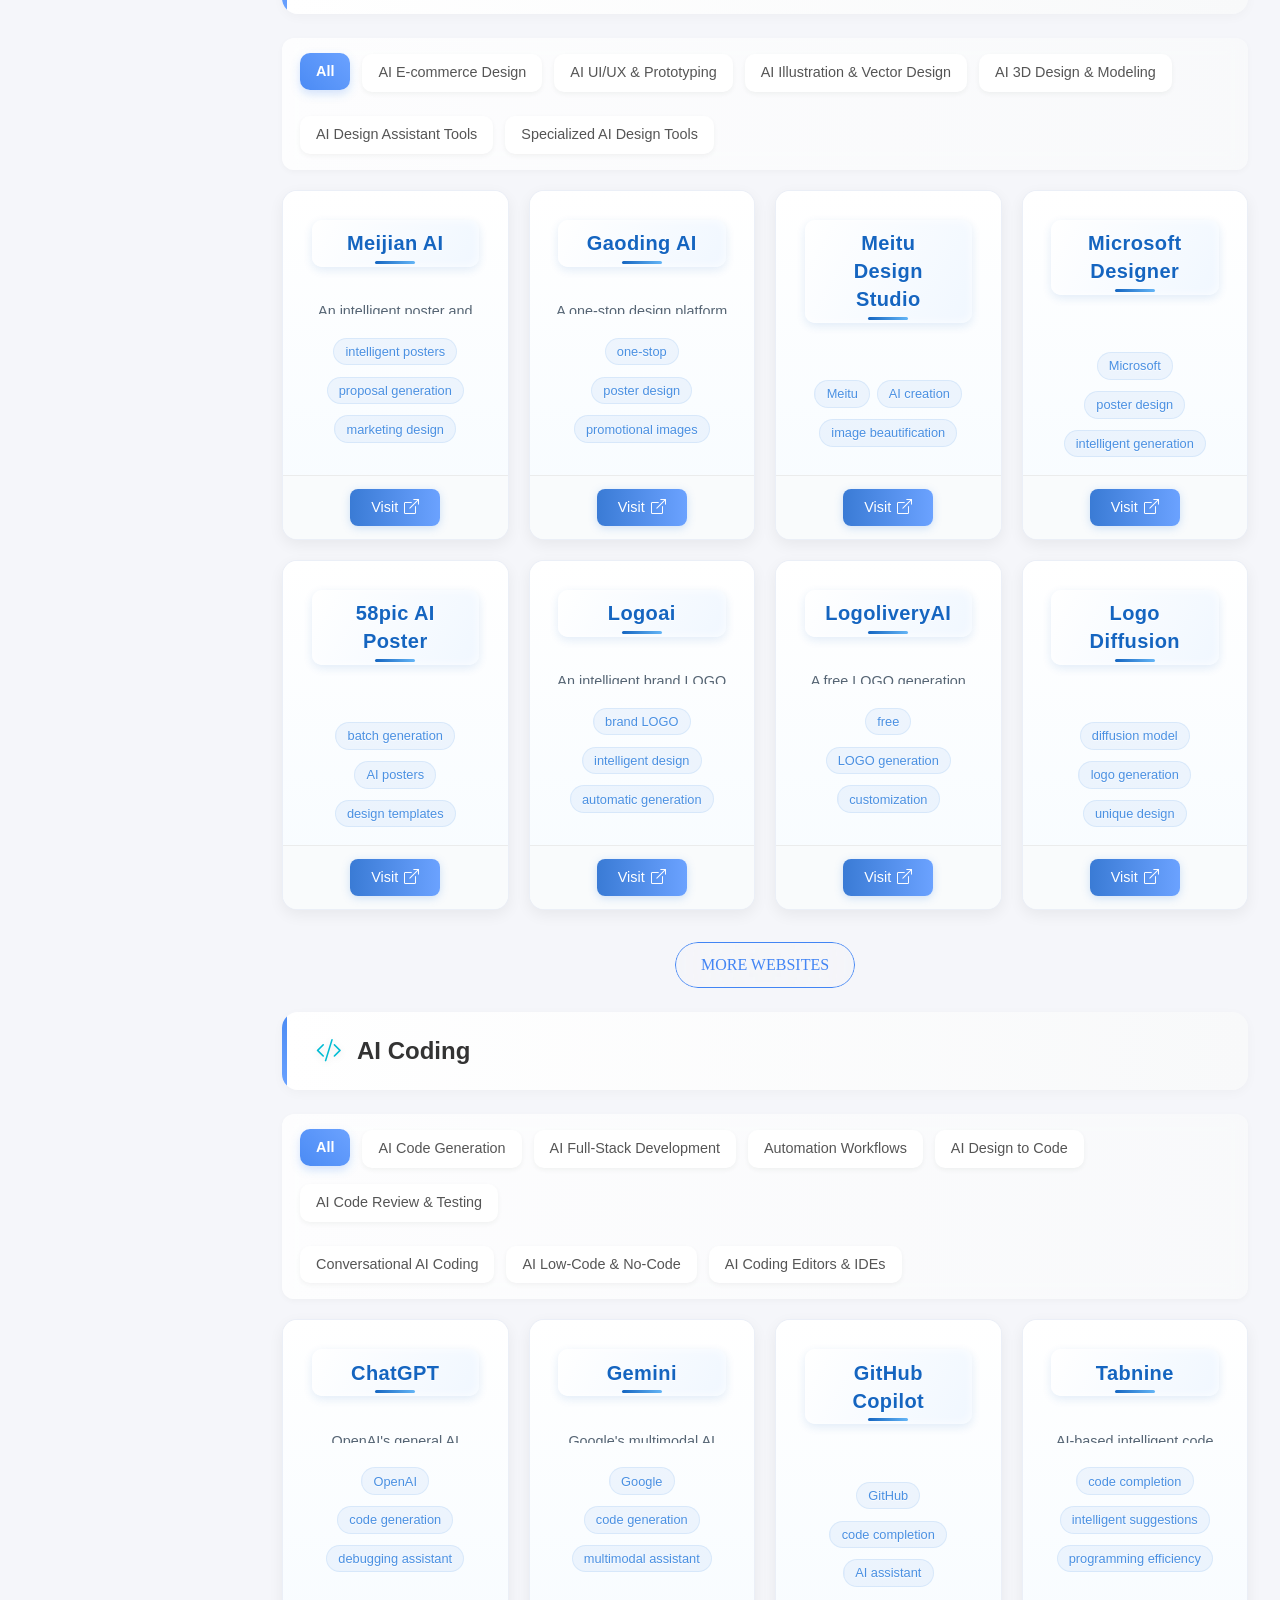
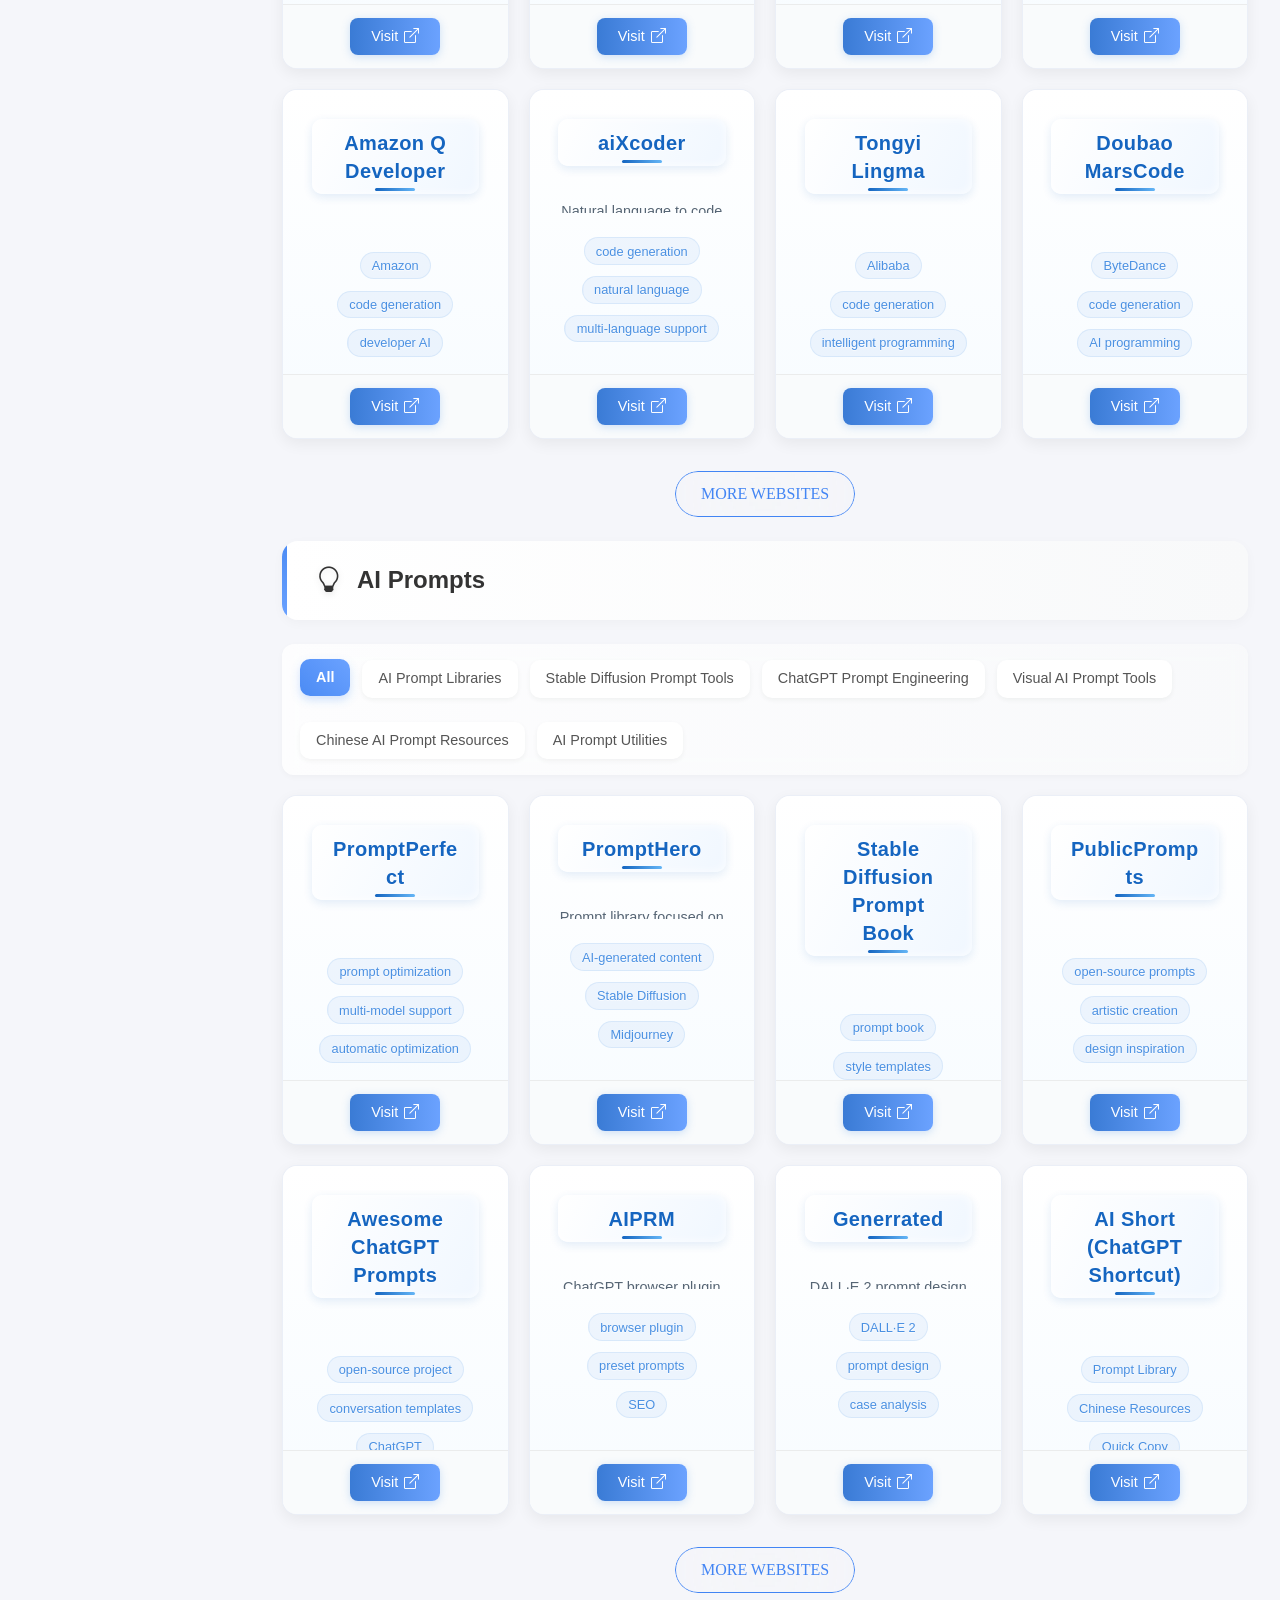
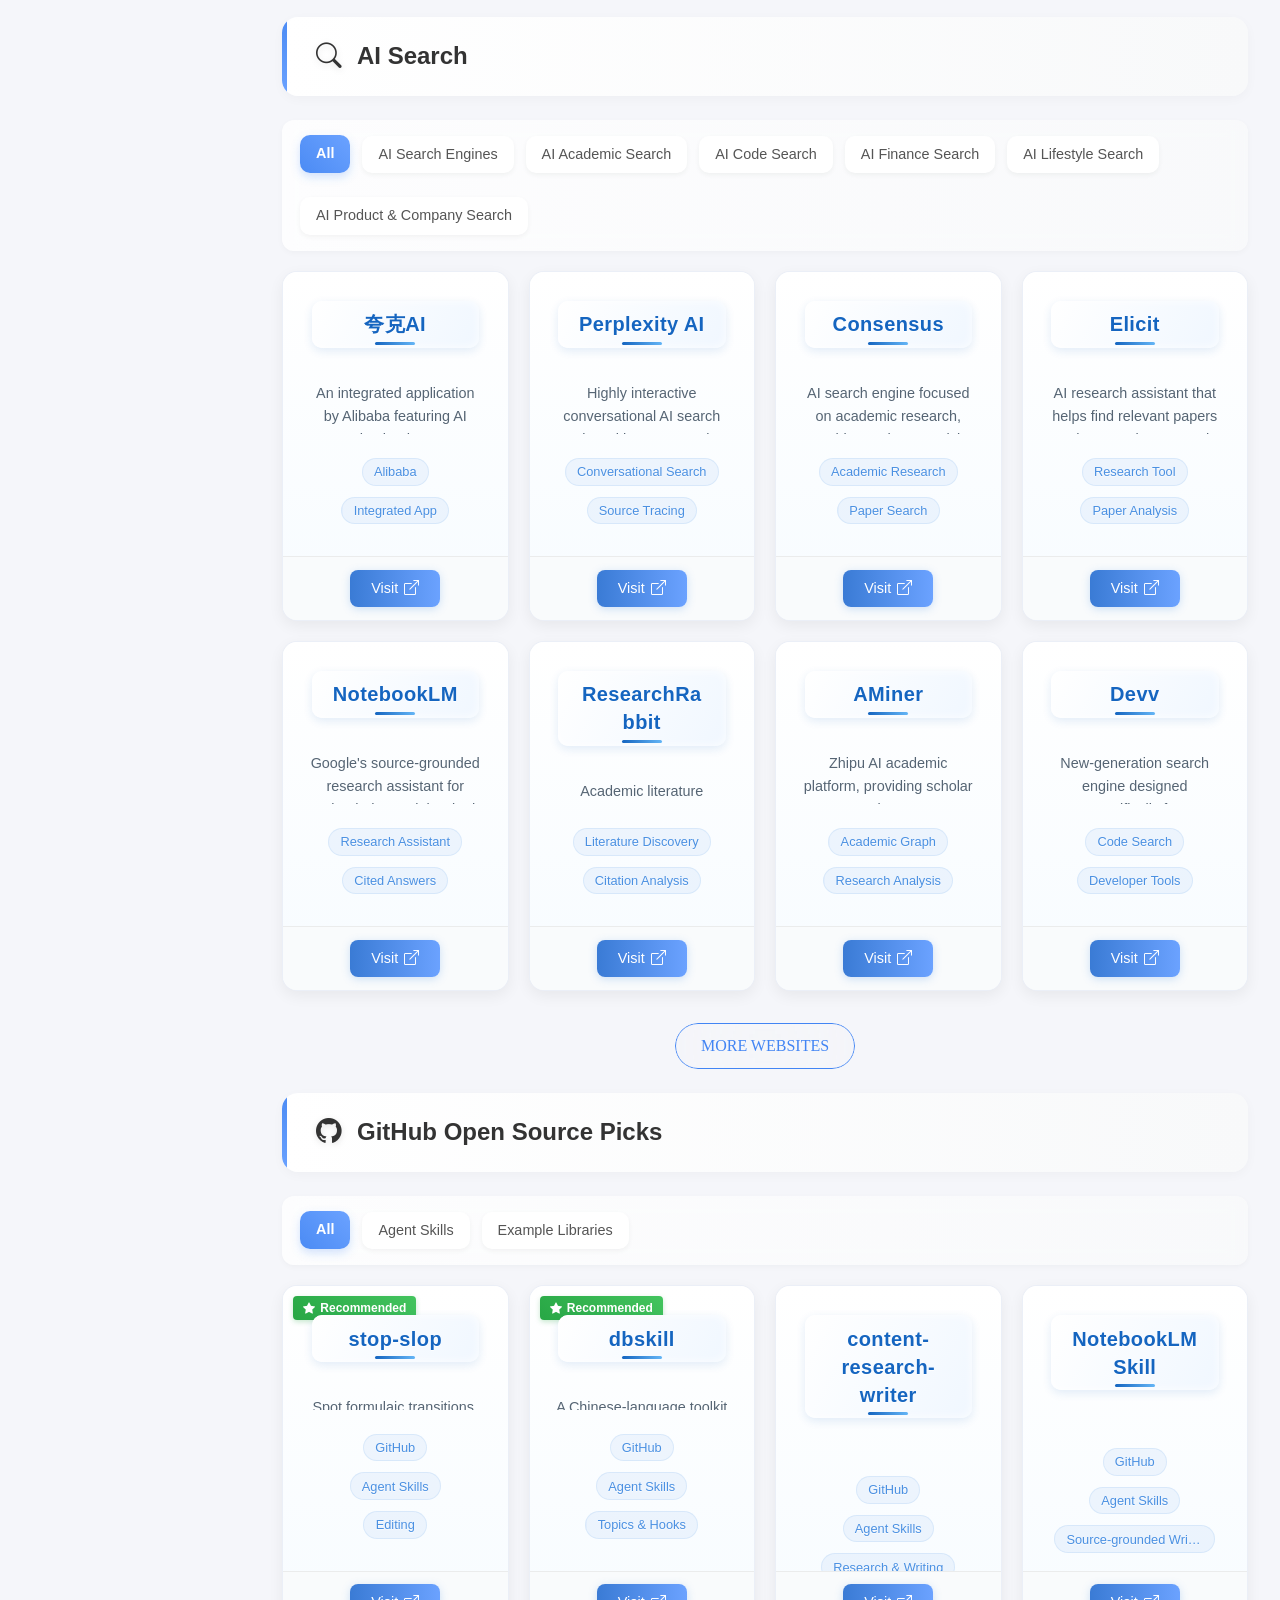
==== commit d20031da: "Add ten creator skills to GitHub navigation" ====
--- a/en.html
+++ b/en.html
@@ -782,7 +782,7 @@
     </div>
 
     <!-- JavaScript dependencies -->
-    <script src="js/sites-data-en.js?v=curated-cards-20261121"></script>
+    <script src="js/sites-data-en.js?v=creator-skills-20261121"></script>
     <script src="js/language.js"></script>
     <script src="js/scripts.js?v=github-open-source"></script>
 
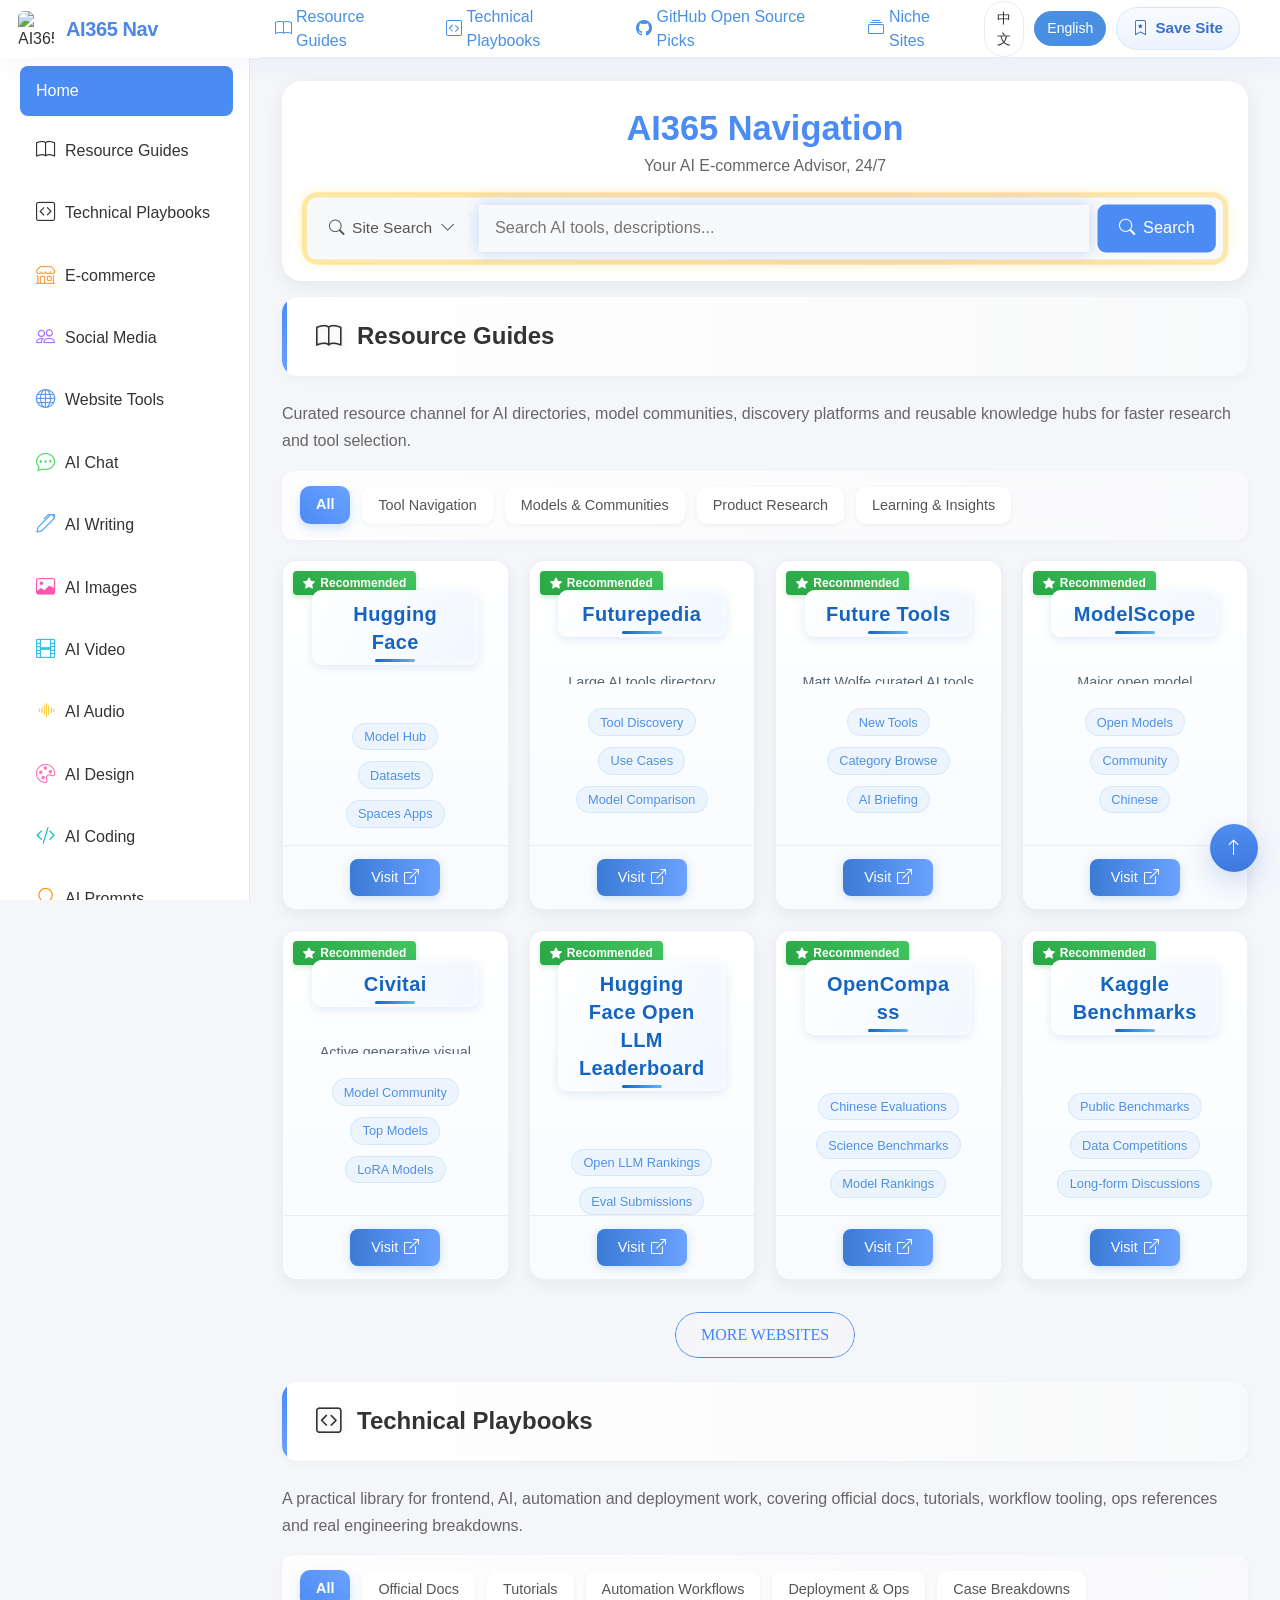
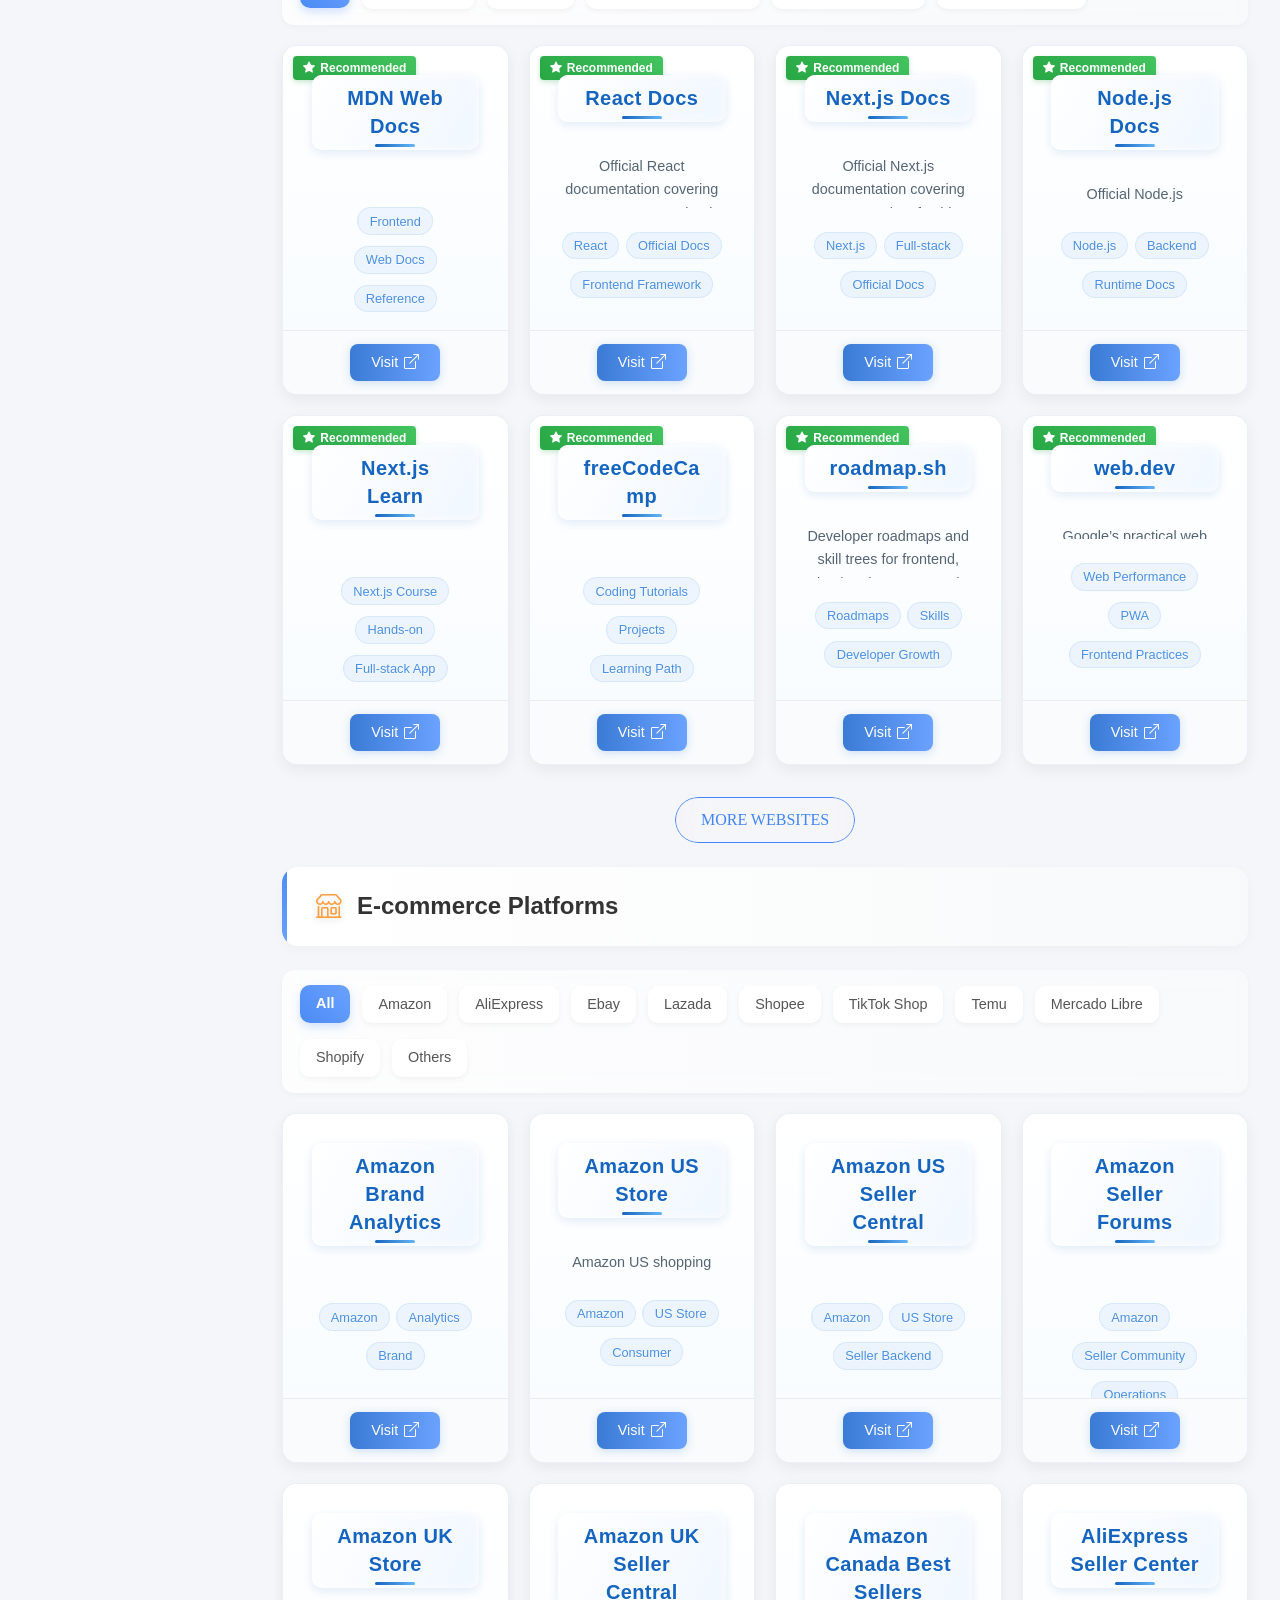
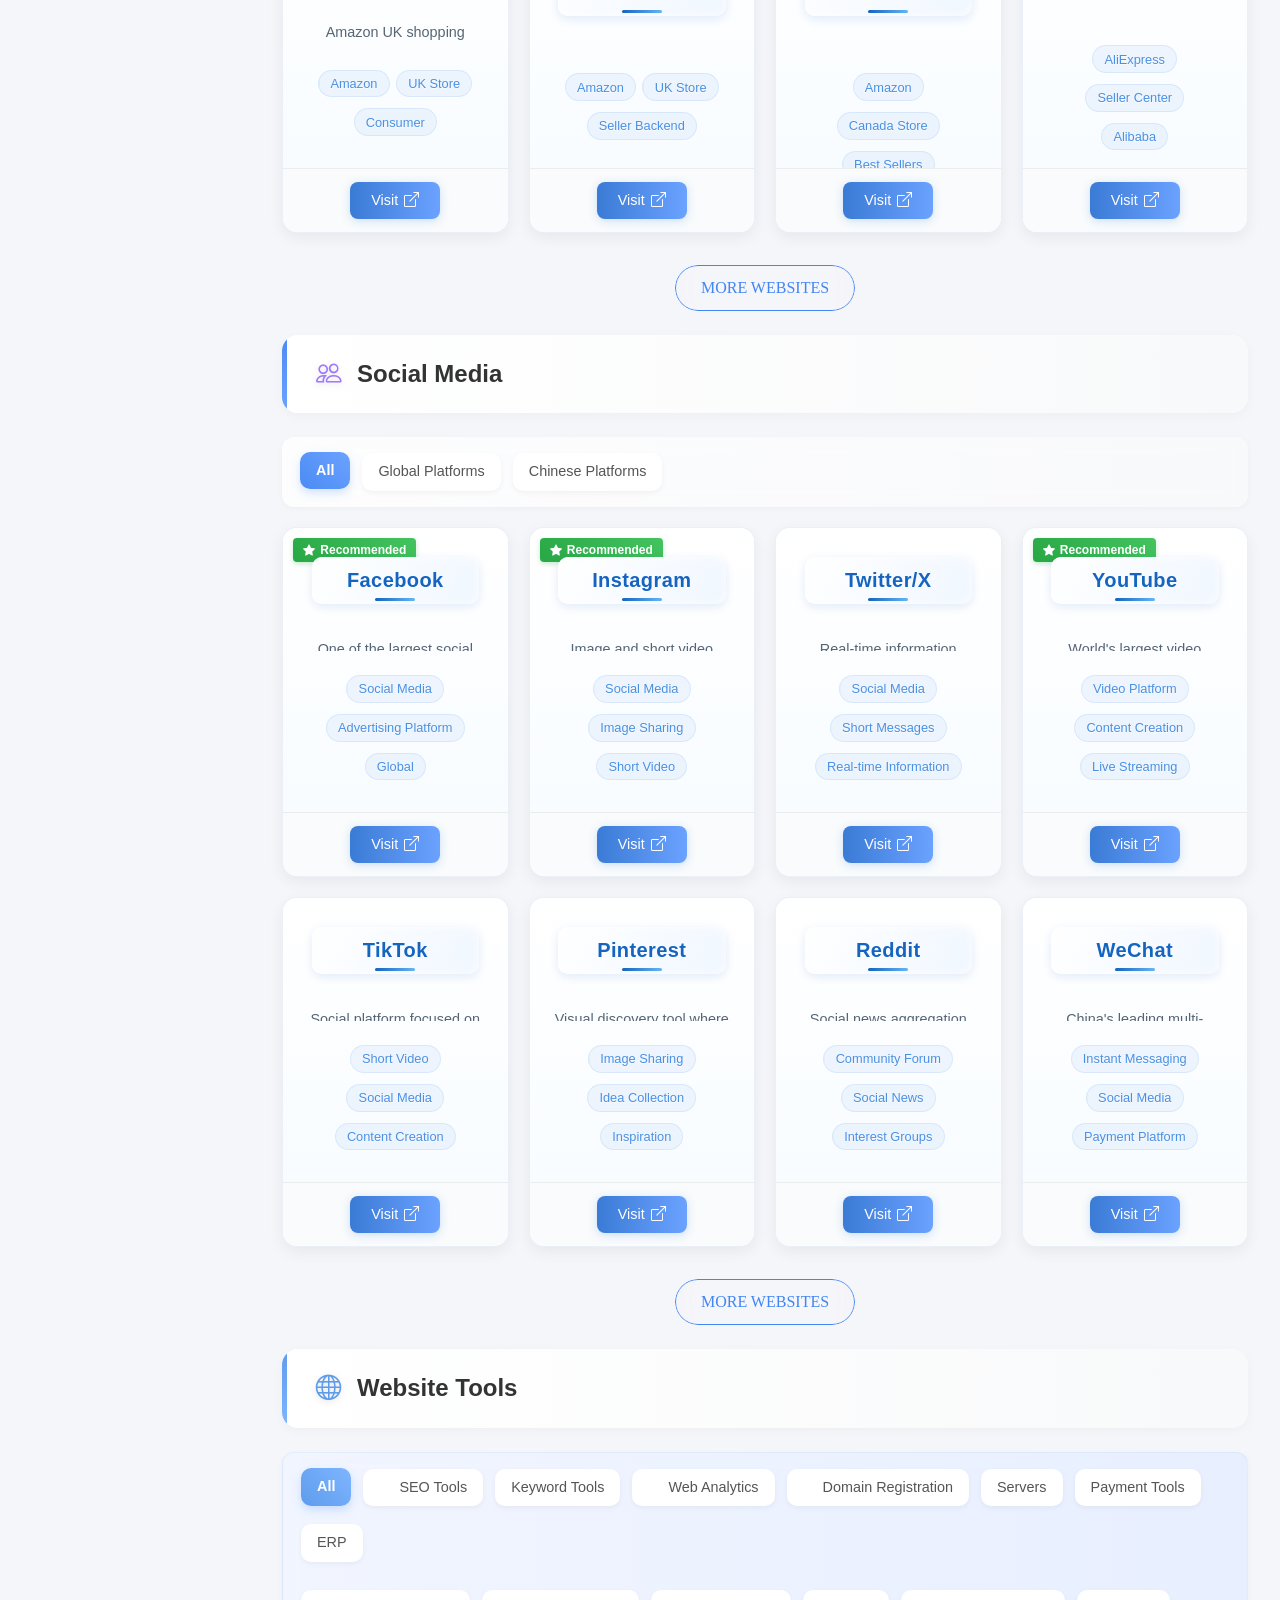
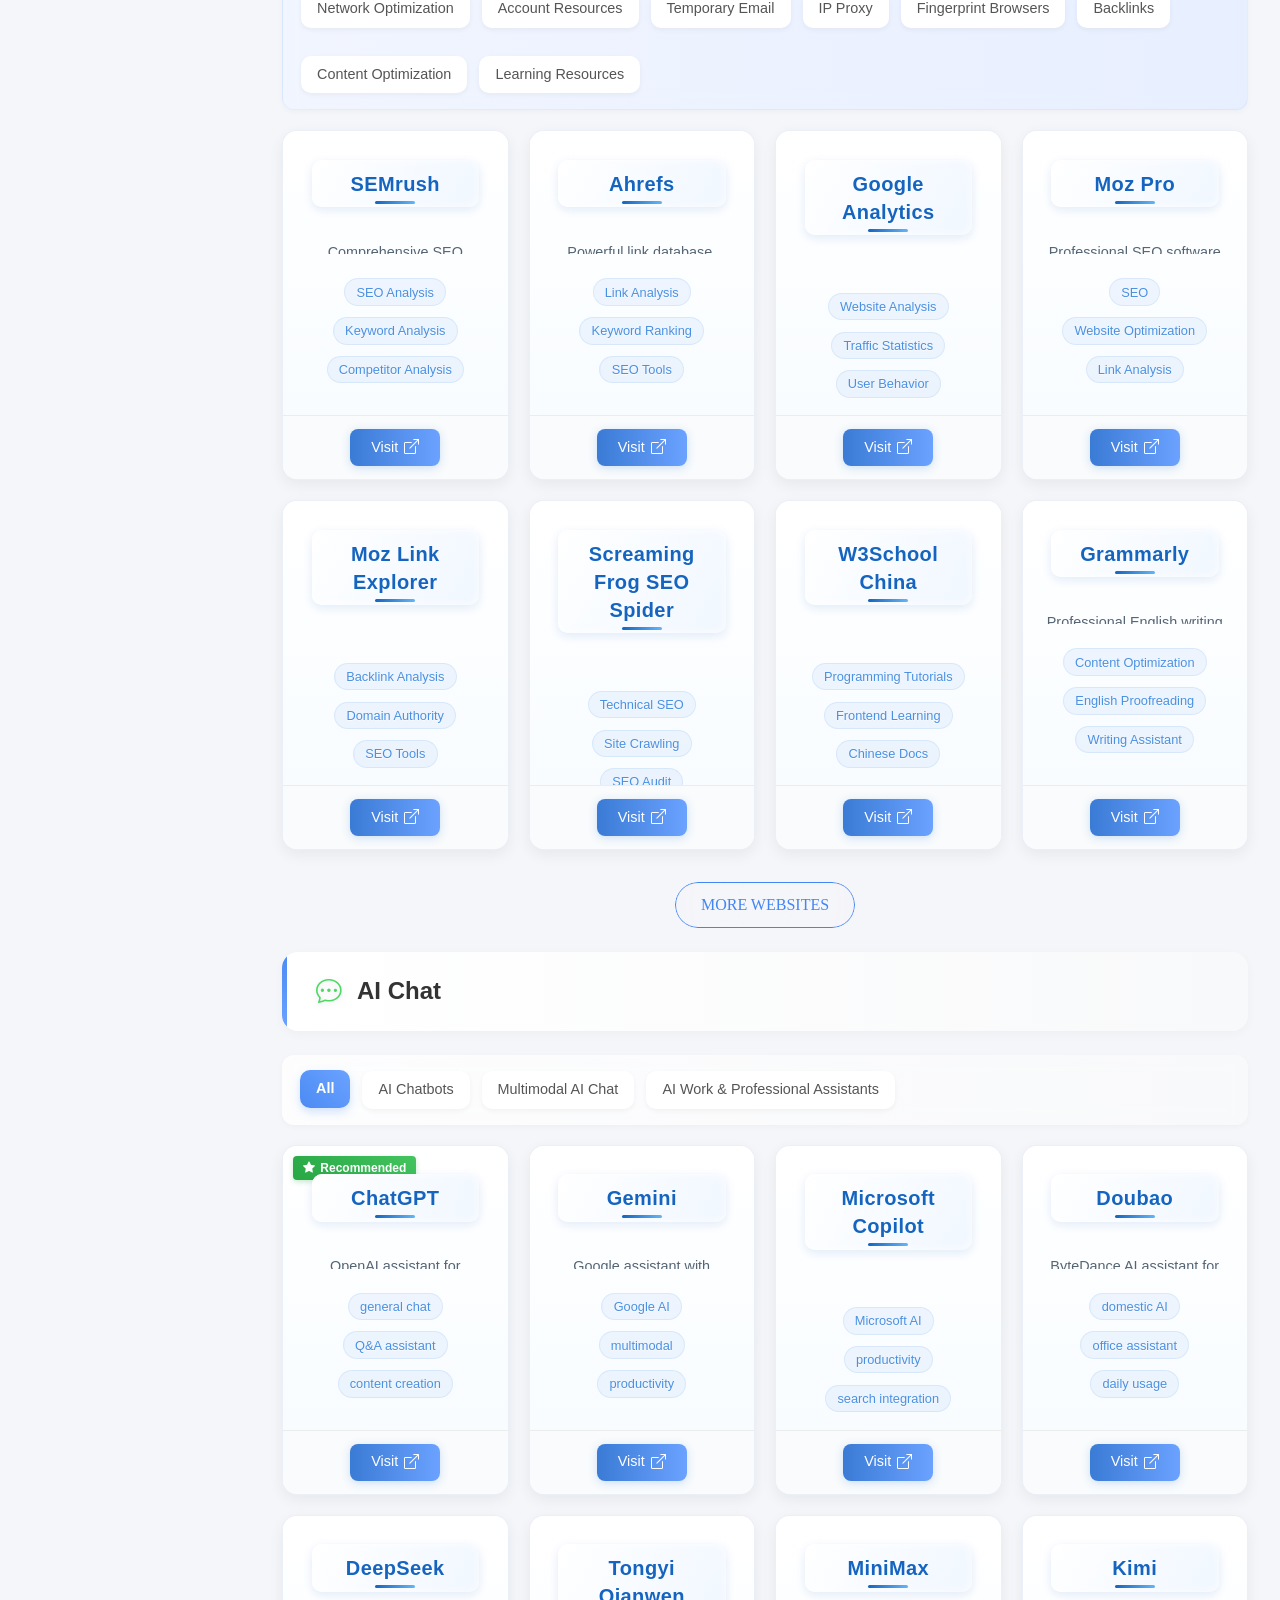
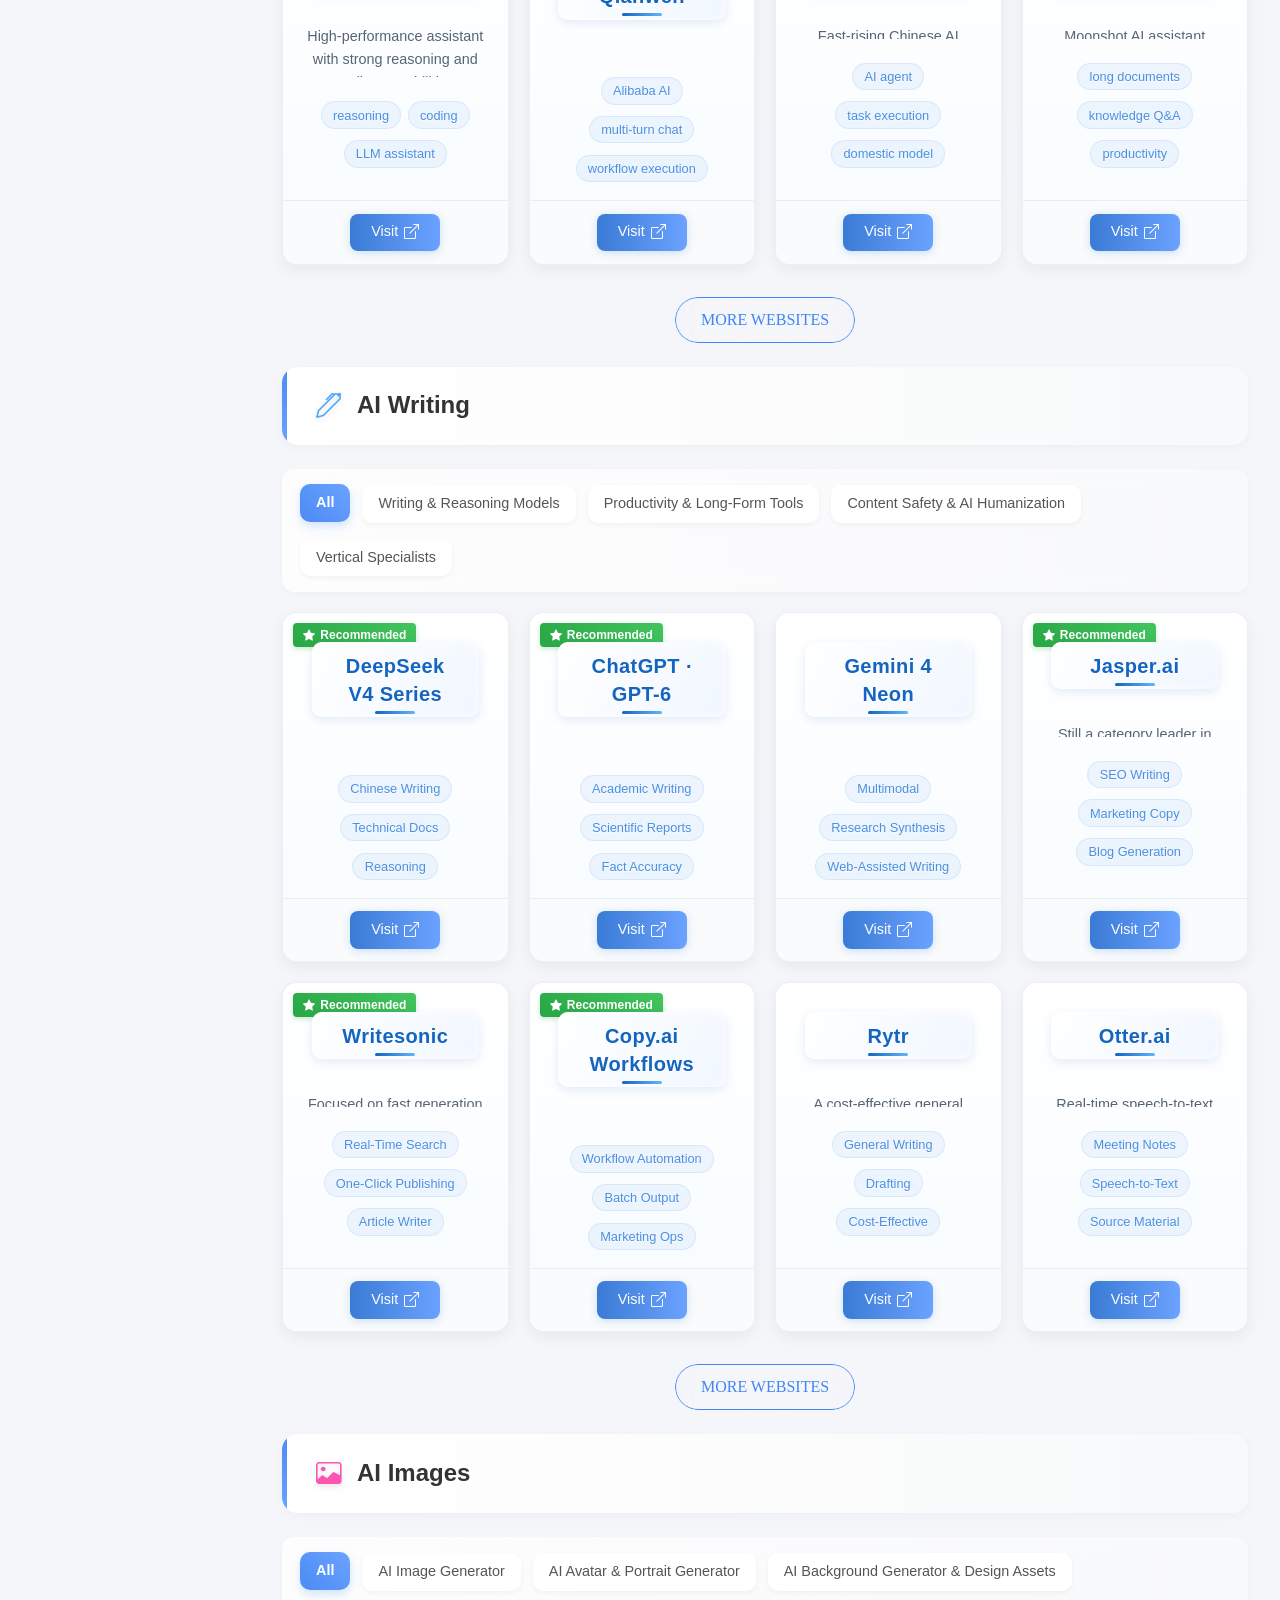
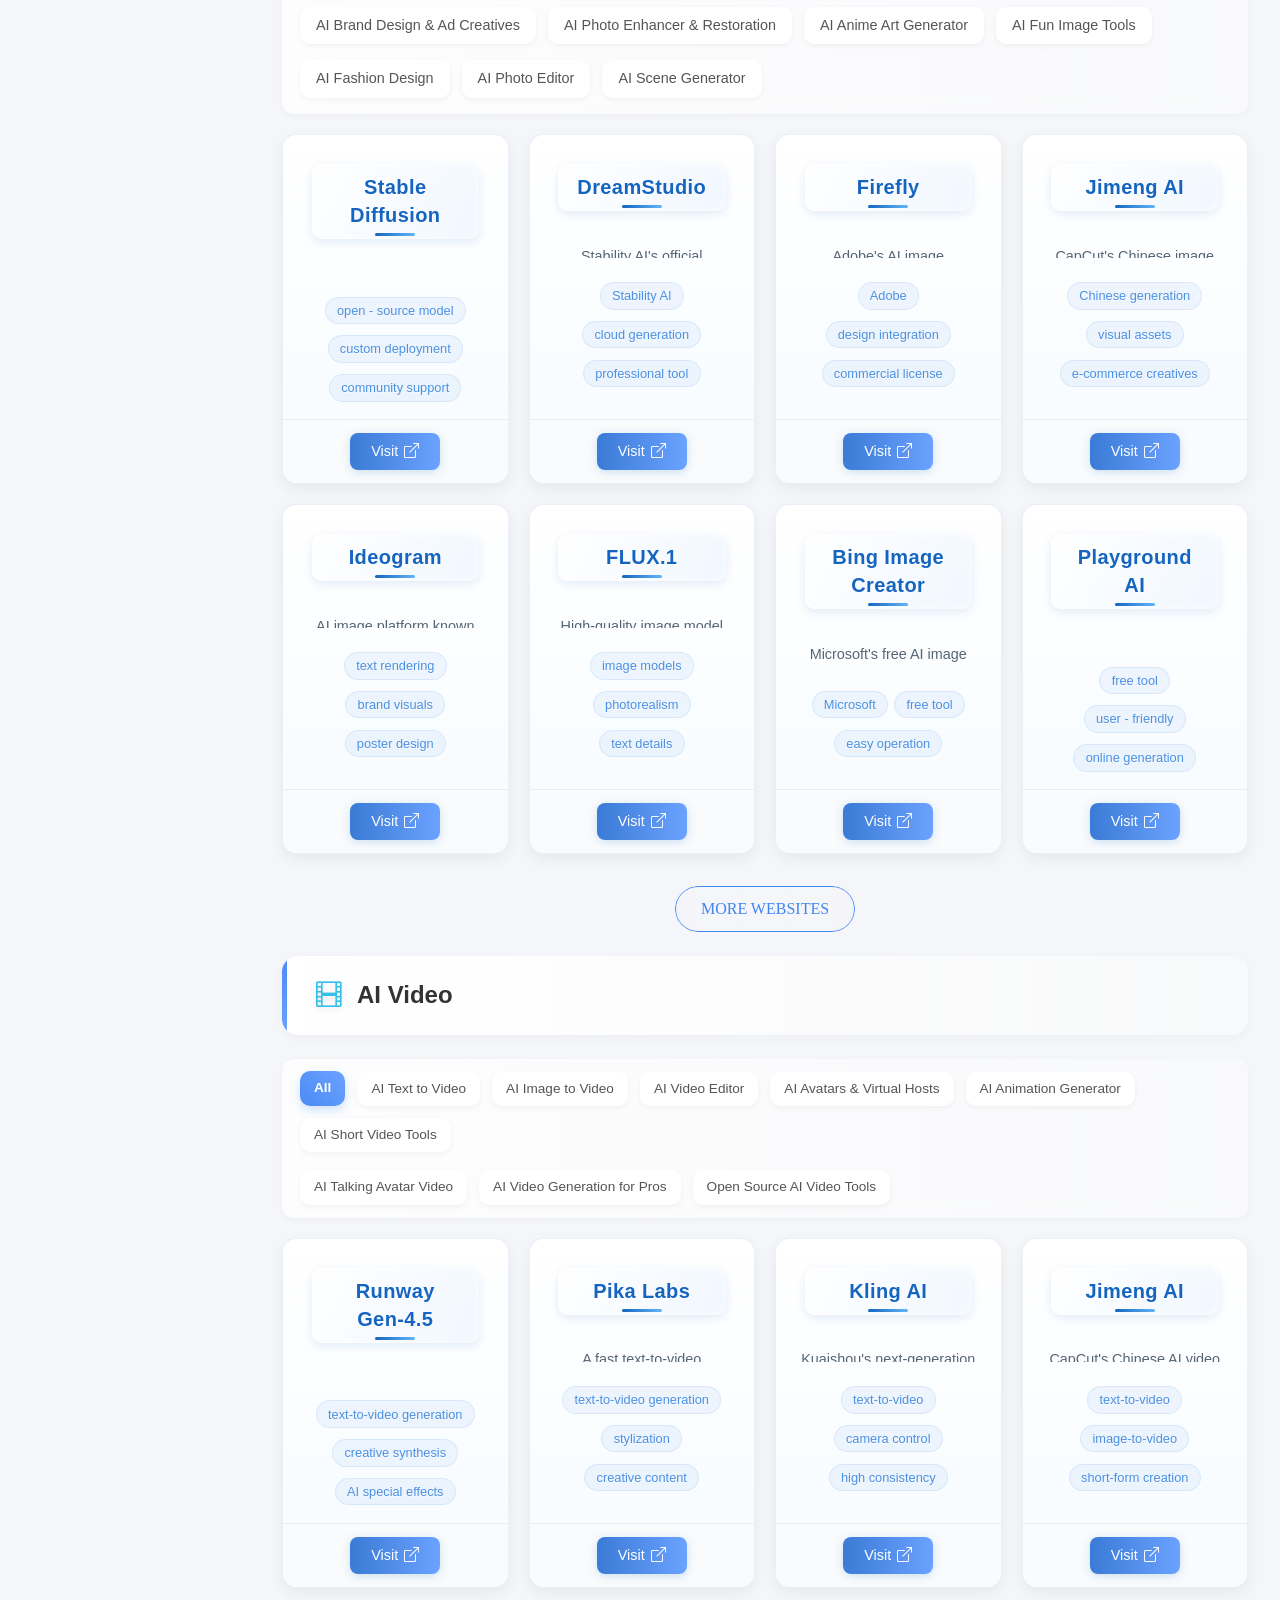
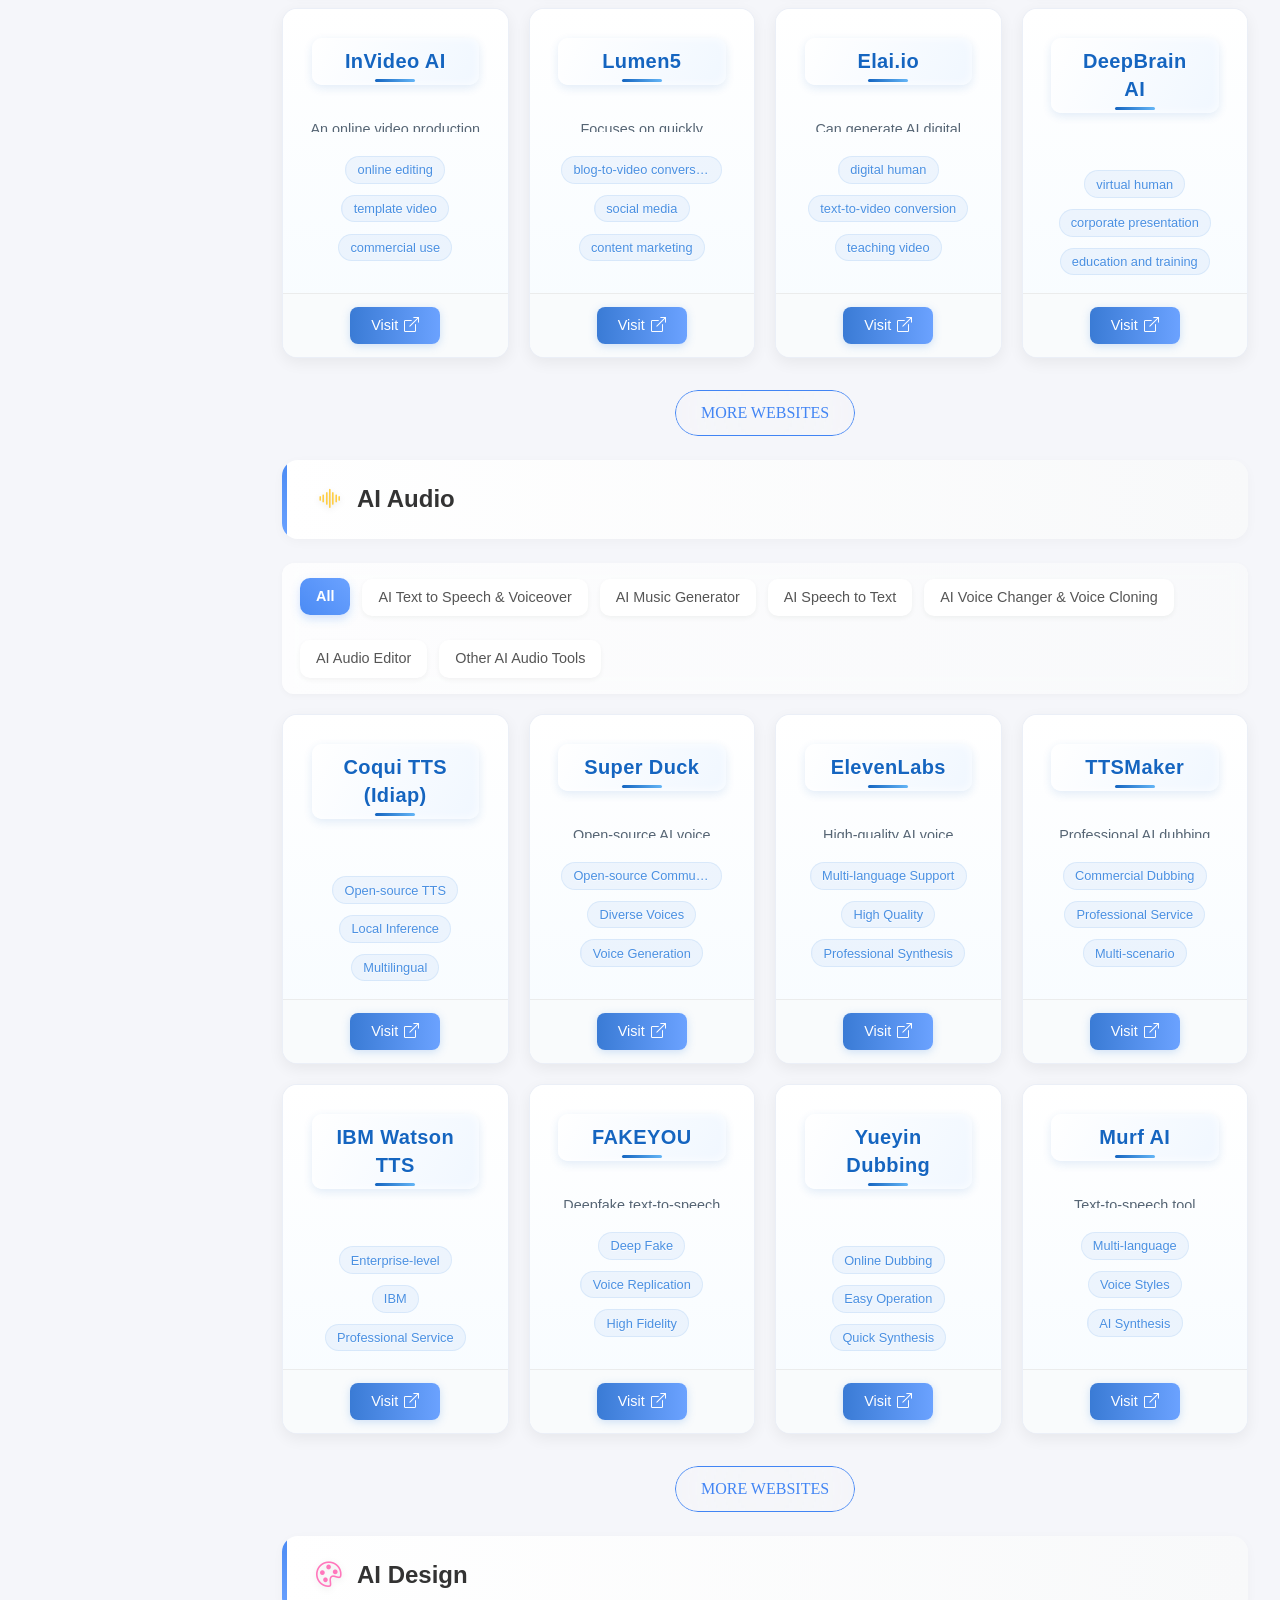
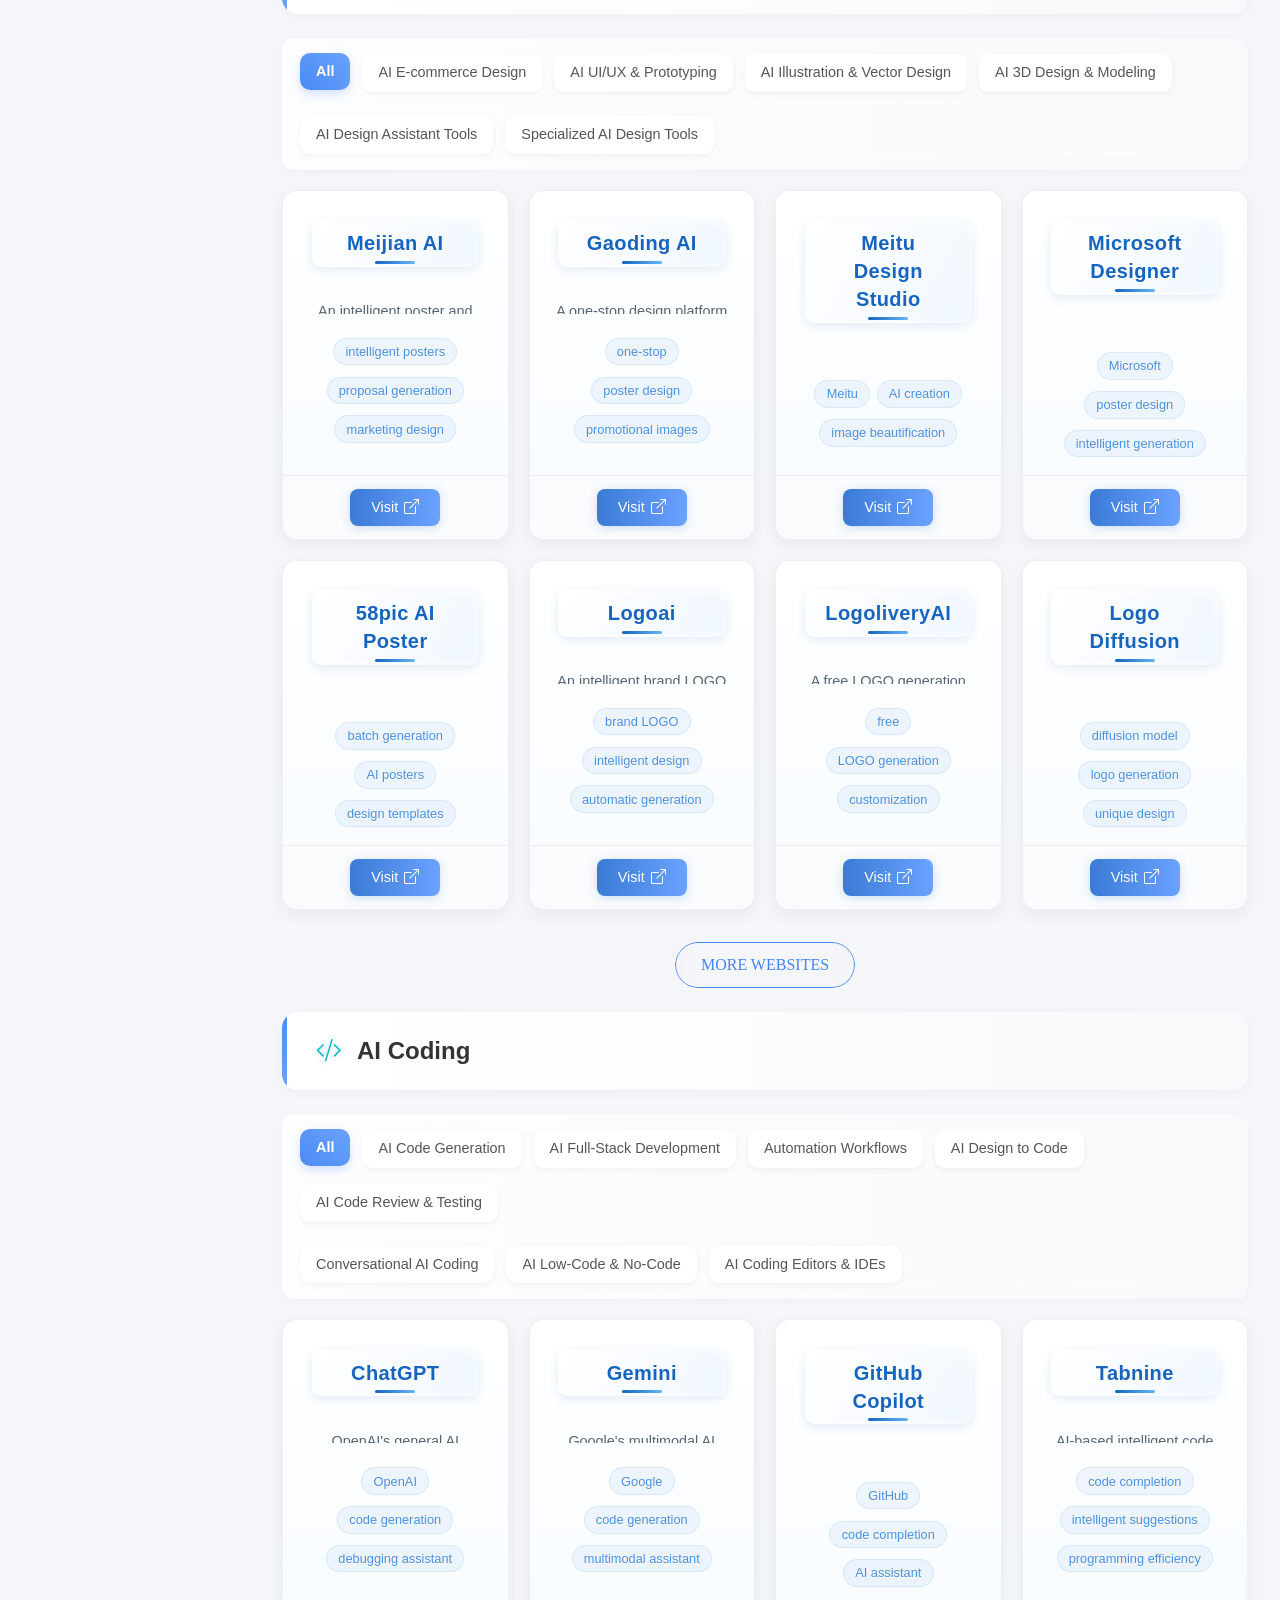
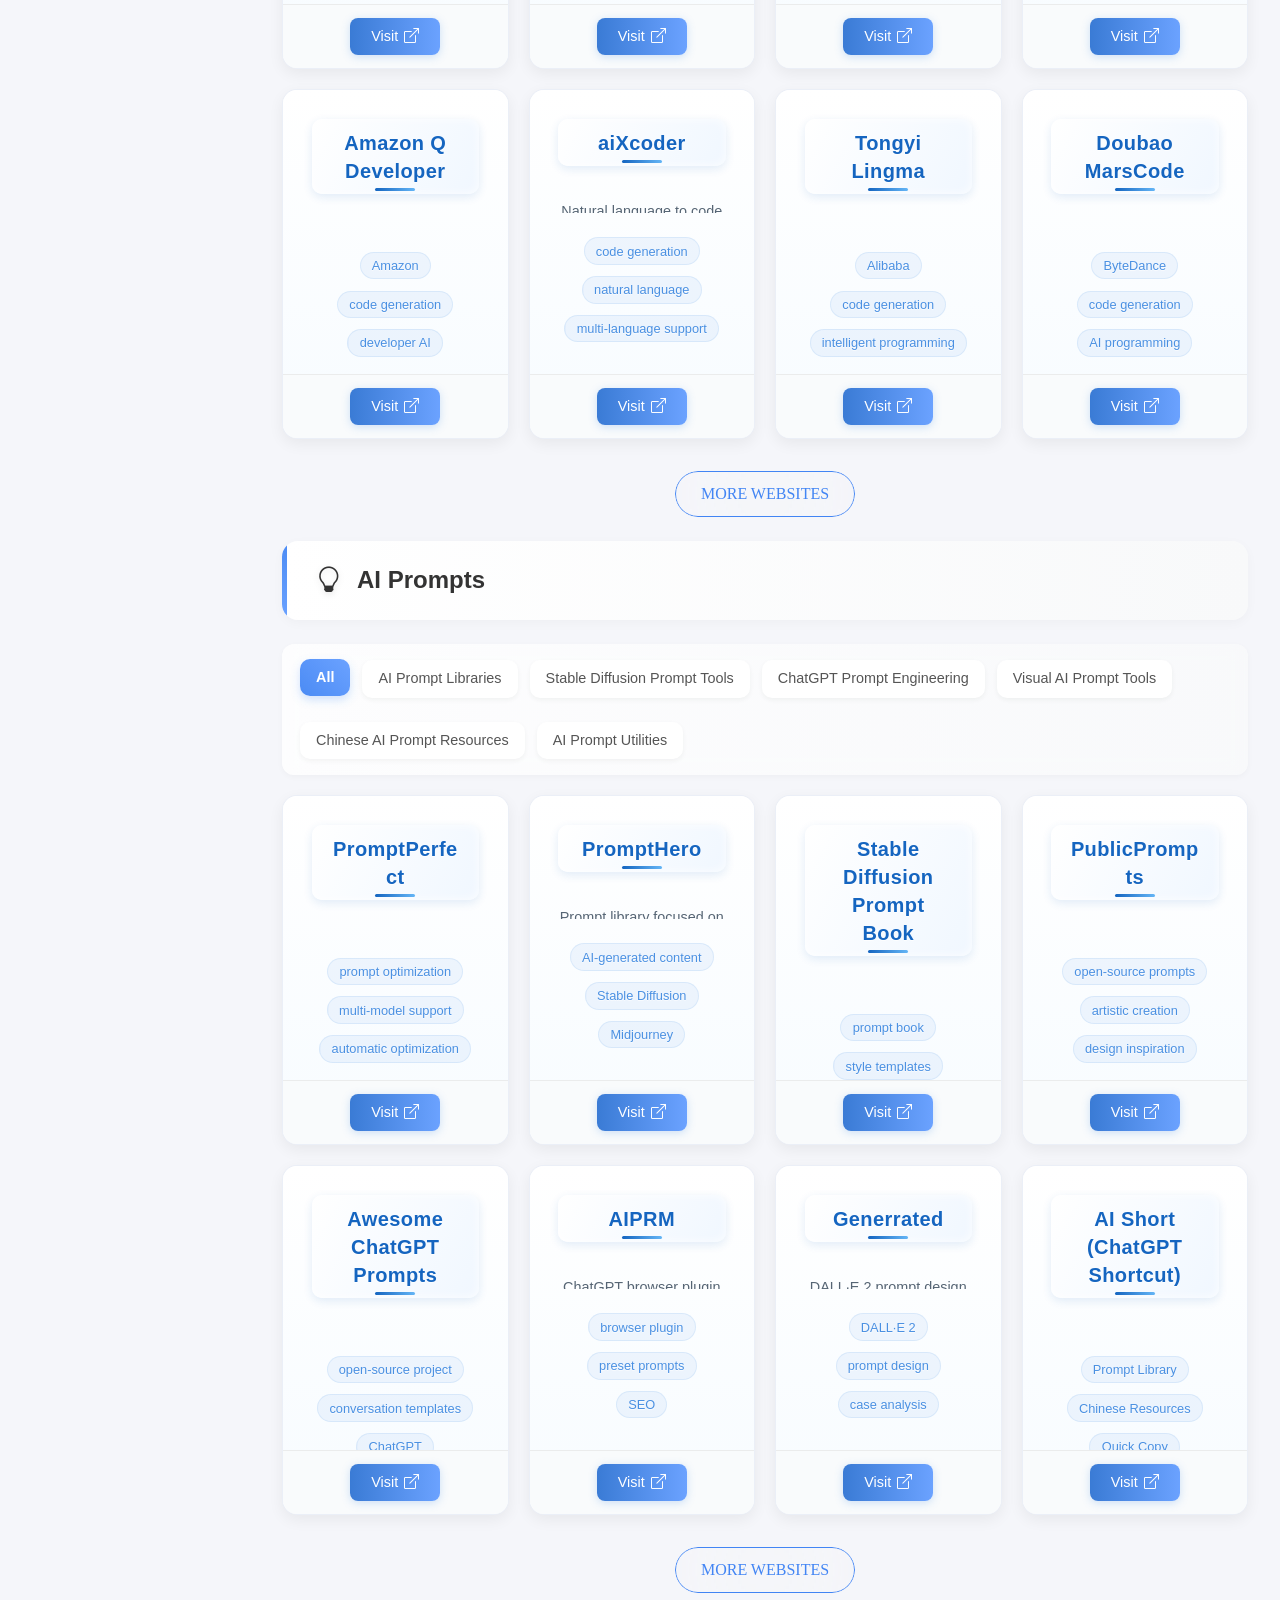
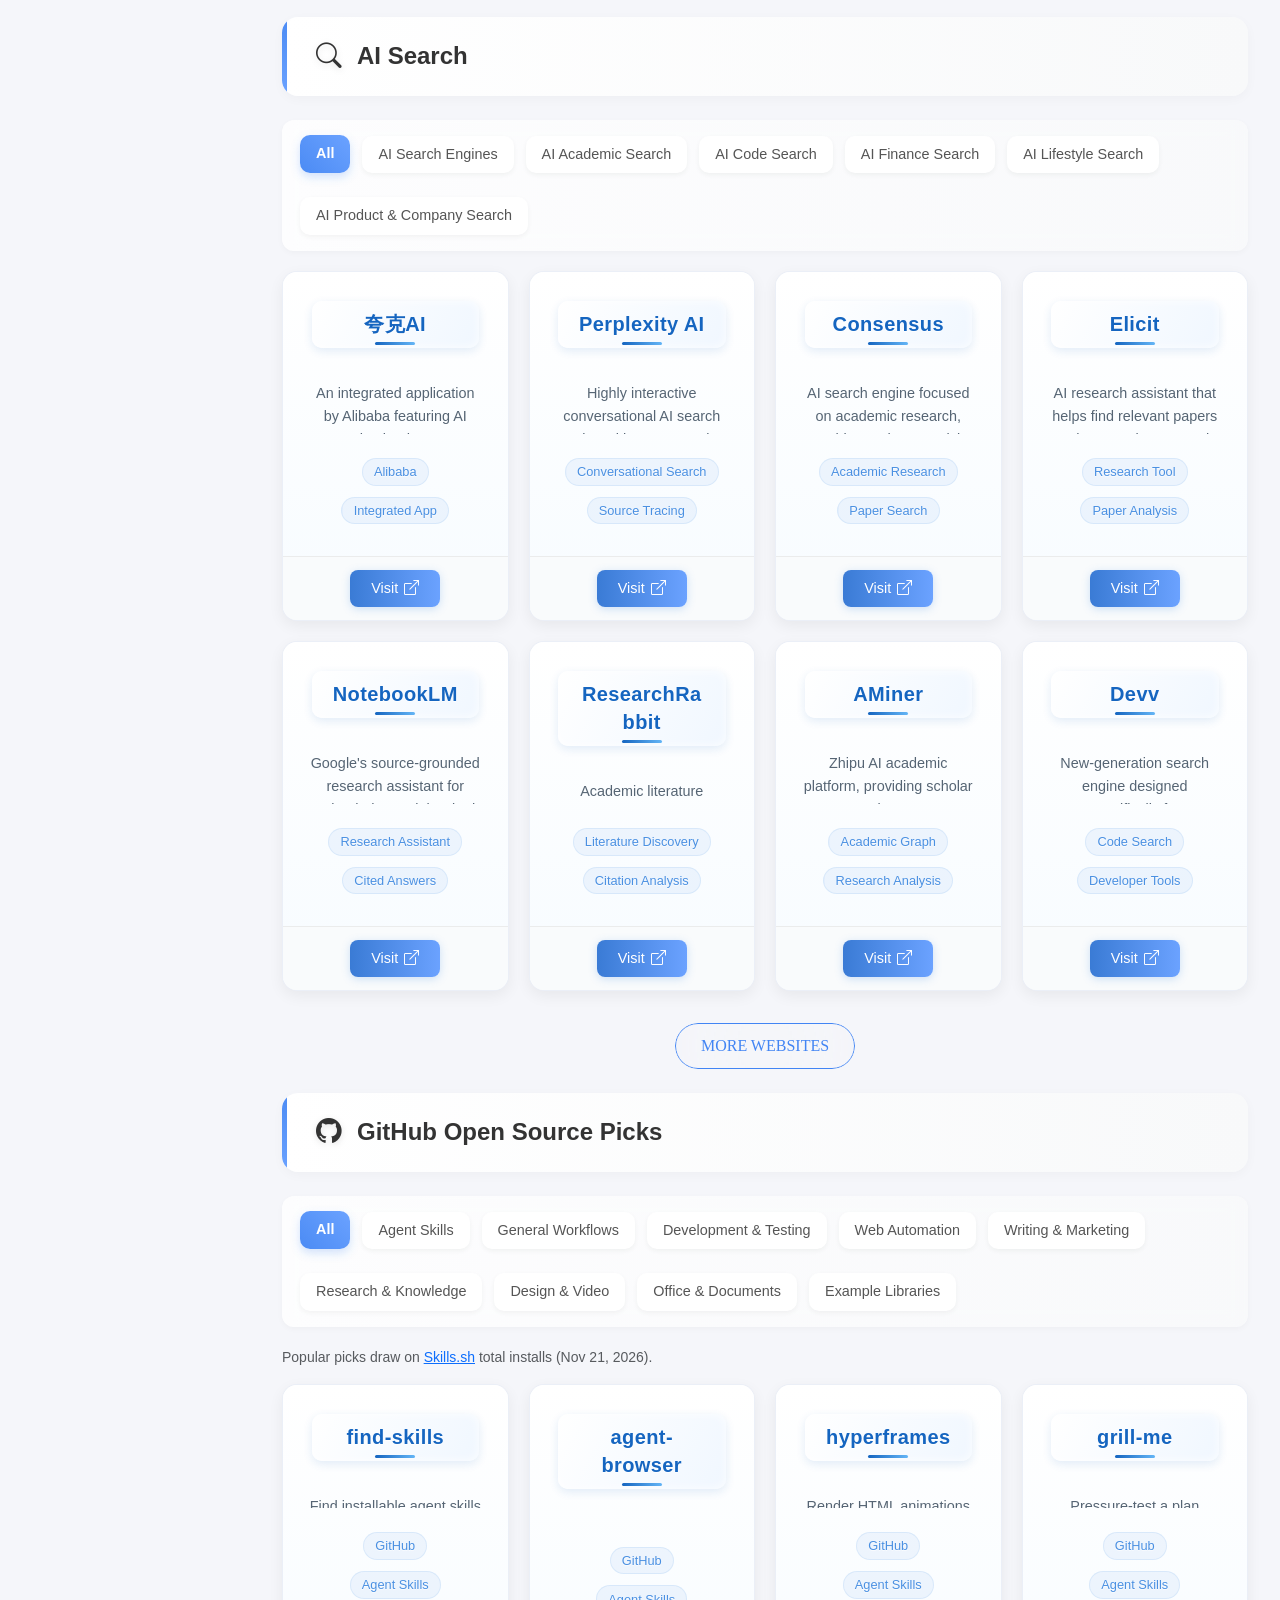
==== commit a8e66225: "Classify Agent Skills and add popular picks" ====
--- a/en.html
+++ b/en.html
@@ -709,10 +709,18 @@
                     <h2 id="github-repos-heading"><i class="bi bi-github"></i> GitHub Open Source Picks</h2>
                 </div>
                 <div class="subcategory-nav">
-                    <button type="button" class="subcategory-btn active" onclick="filterSubcategoryGeneric('github-repos', 'all')">All</button>
-                    <button type="button" class="subcategory-btn" onclick="filterSubcategoryGeneric('github-repos', 'github_skills')">Agent Skills</button>
-                    <button type="button" class="subcategory-btn" onclick="filterSubcategoryGeneric('github-repos', 'github_examples')">Example Libraries</button>
-                </div>
+                    <button type="button" class="subcategory-btn active" aria-pressed="true" onclick="filterSubcategoryGeneric('github-repos', 'all')">All</button>
+                    <button type="button" class="subcategory-btn" aria-pressed="false" onclick="filterSubcategoryGeneric('github-repos', 'github_skills')">Agent Skills</button>
+                    <button type="button" class="subcategory-btn" aria-pressed="false" onclick="filterSubcategoryGeneric('github-repos', 'github_skills/workflow')">General Workflows</button>
+                    <button type="button" class="subcategory-btn" aria-pressed="false" onclick="filterSubcategoryGeneric('github-repos', 'github_skills/development')">Development & Testing</button>
+                    <button type="button" class="subcategory-btn" aria-pressed="false" onclick="filterSubcategoryGeneric('github-repos', 'github_skills/automation')">Web Automation</button>
+                    <button type="button" class="subcategory-btn" aria-pressed="false" onclick="filterSubcategoryGeneric('github-repos', 'github_skills/writing')">Writing & Marketing</button>
+                    <button type="button" class="subcategory-btn" aria-pressed="false" onclick="filterSubcategoryGeneric('github-repos', 'github_skills/research')">Research & Knowledge</button>
+                    <button type="button" class="subcategory-btn" aria-pressed="false" onclick="filterSubcategoryGeneric('github-repos', 'github_skills/design')">Design & Video</button>
+                    <button type="button" class="subcategory-btn" aria-pressed="false" onclick="filterSubcategoryGeneric('github-repos', 'github_skills/office')">Office & Documents</button>
+                    <button type="button" class="subcategory-btn" aria-pressed="false" onclick="filterSubcategoryGeneric('github-repos', 'github_examples')">Example Libraries</button>
+                </div>
+                <p class="small text-muted mb-3">Popular picks draw on <a href="https://www.skills.sh/" target="_blank" rel="noopener noreferrer">Skills.sh</a> total installs (Nov 21, 2026).</p>
                 <div id="github-repos-grid" class="site-grid"></div>
             </section>
 
@@ -782,9 +790,9 @@
     </div>
 
     <!-- JavaScript dependencies -->
-    <script src="js/sites-data-en.js?v=creator-skills-20261121"></script>
+    <script src="js/sites-data-en.js?v=skill-categories-20261121"></script>
     <script src="js/language.js"></script>
-    <script src="js/scripts.js?v=github-open-source"></script>
+    <script src="js/scripts.js?v=skill-categories-20261121"></script>
 
     <!-- Initialize language -->
     <script>
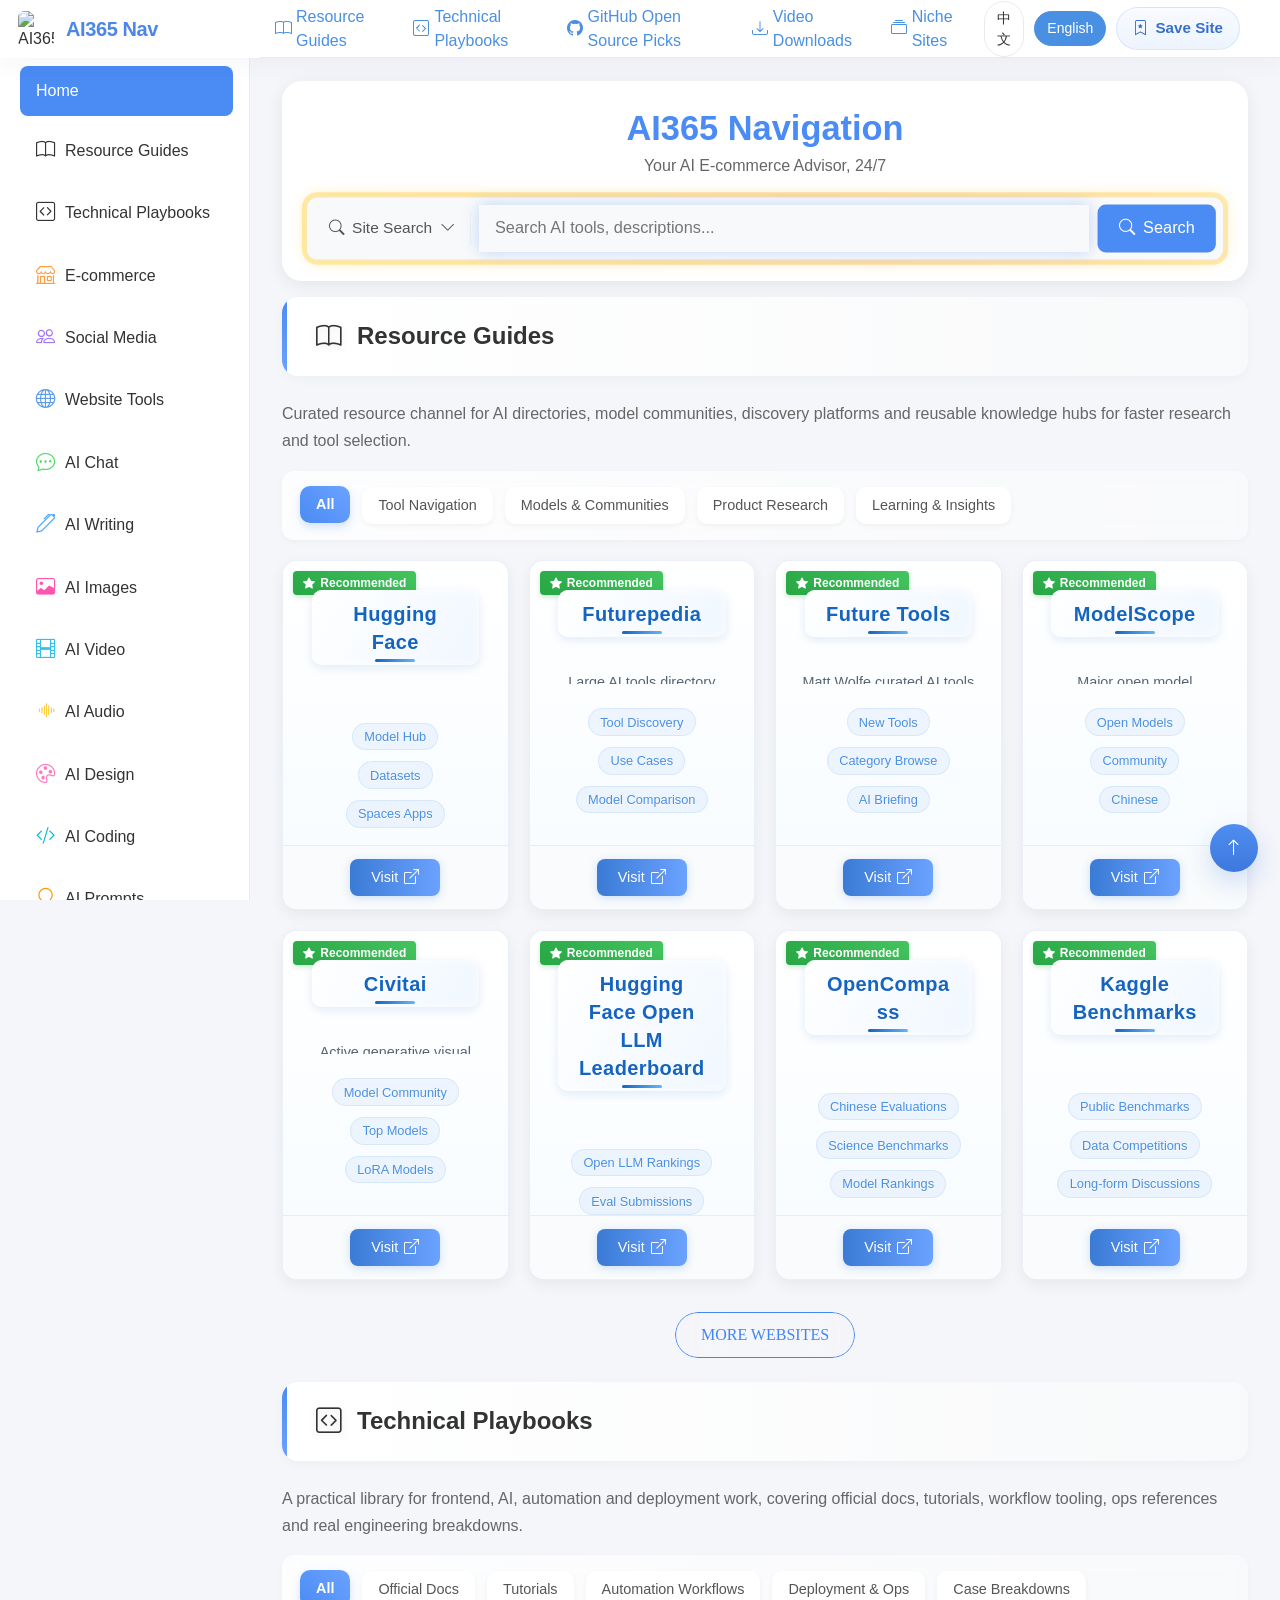
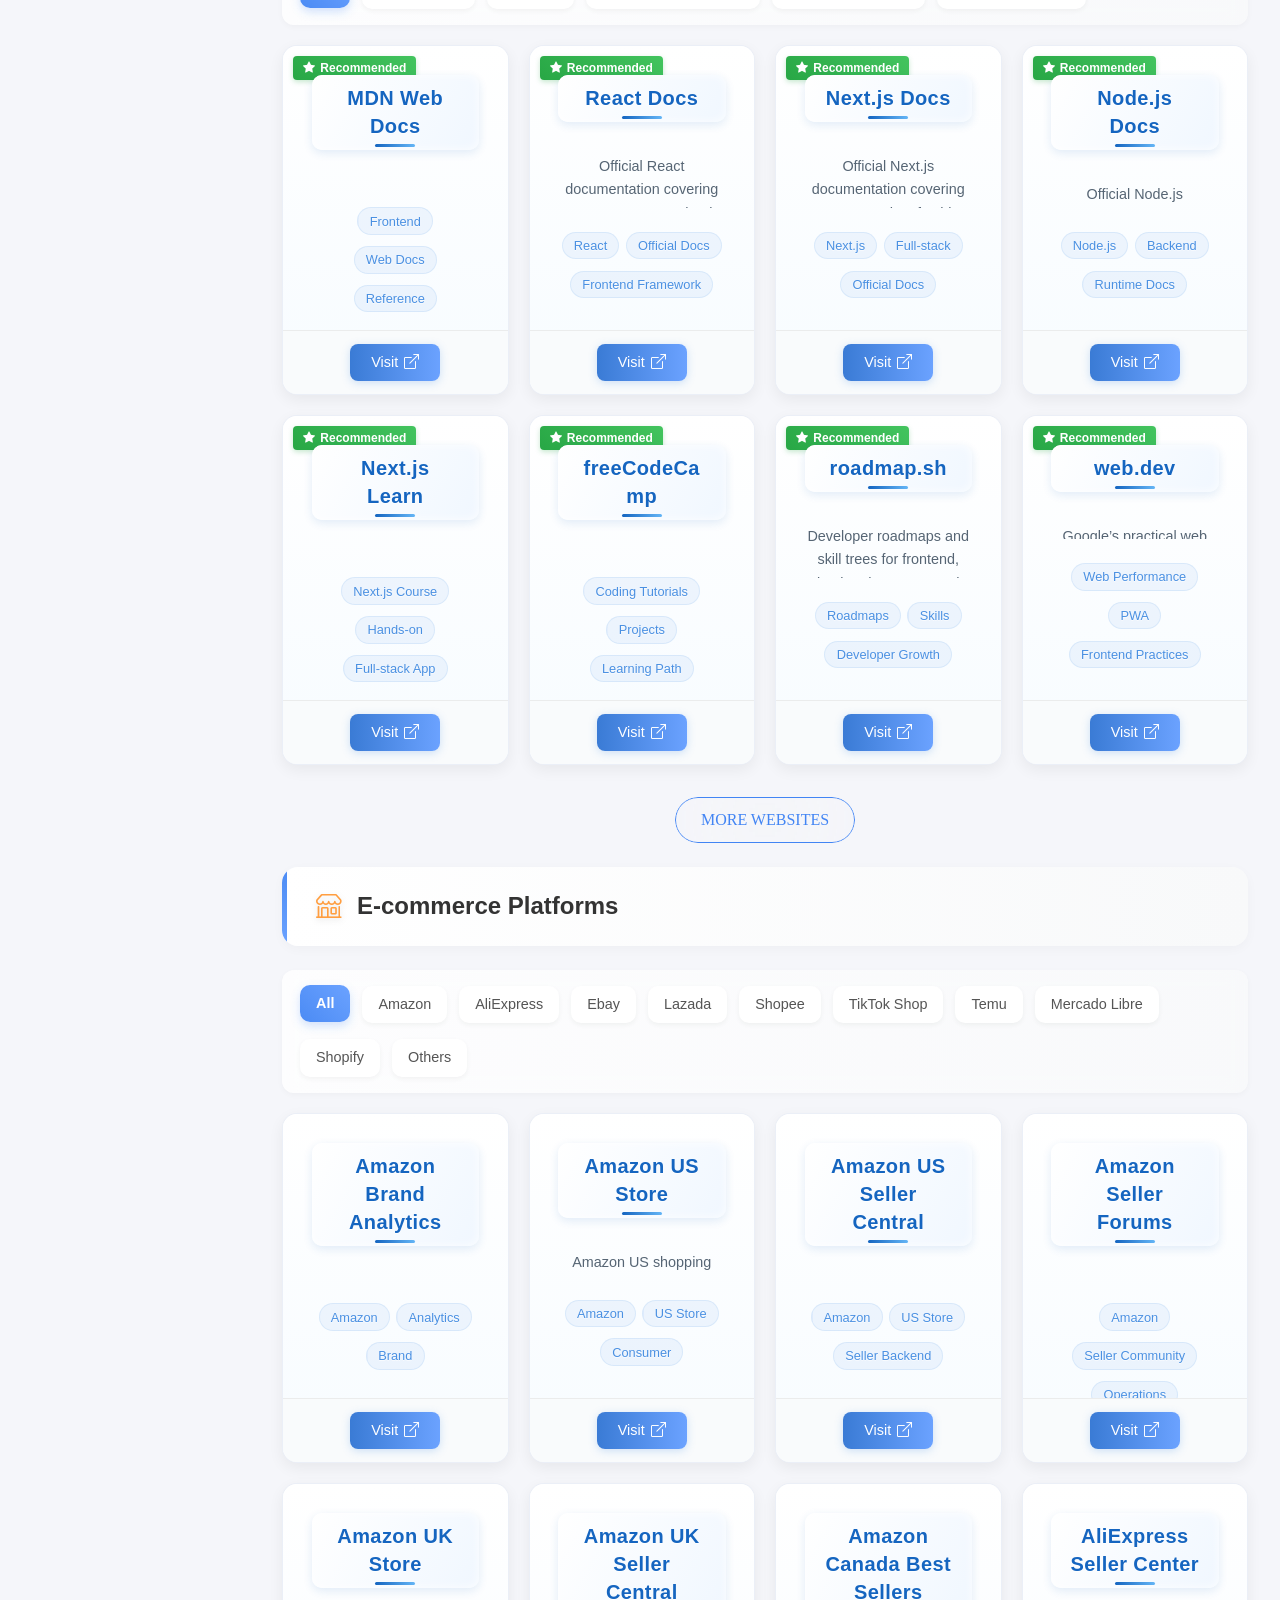
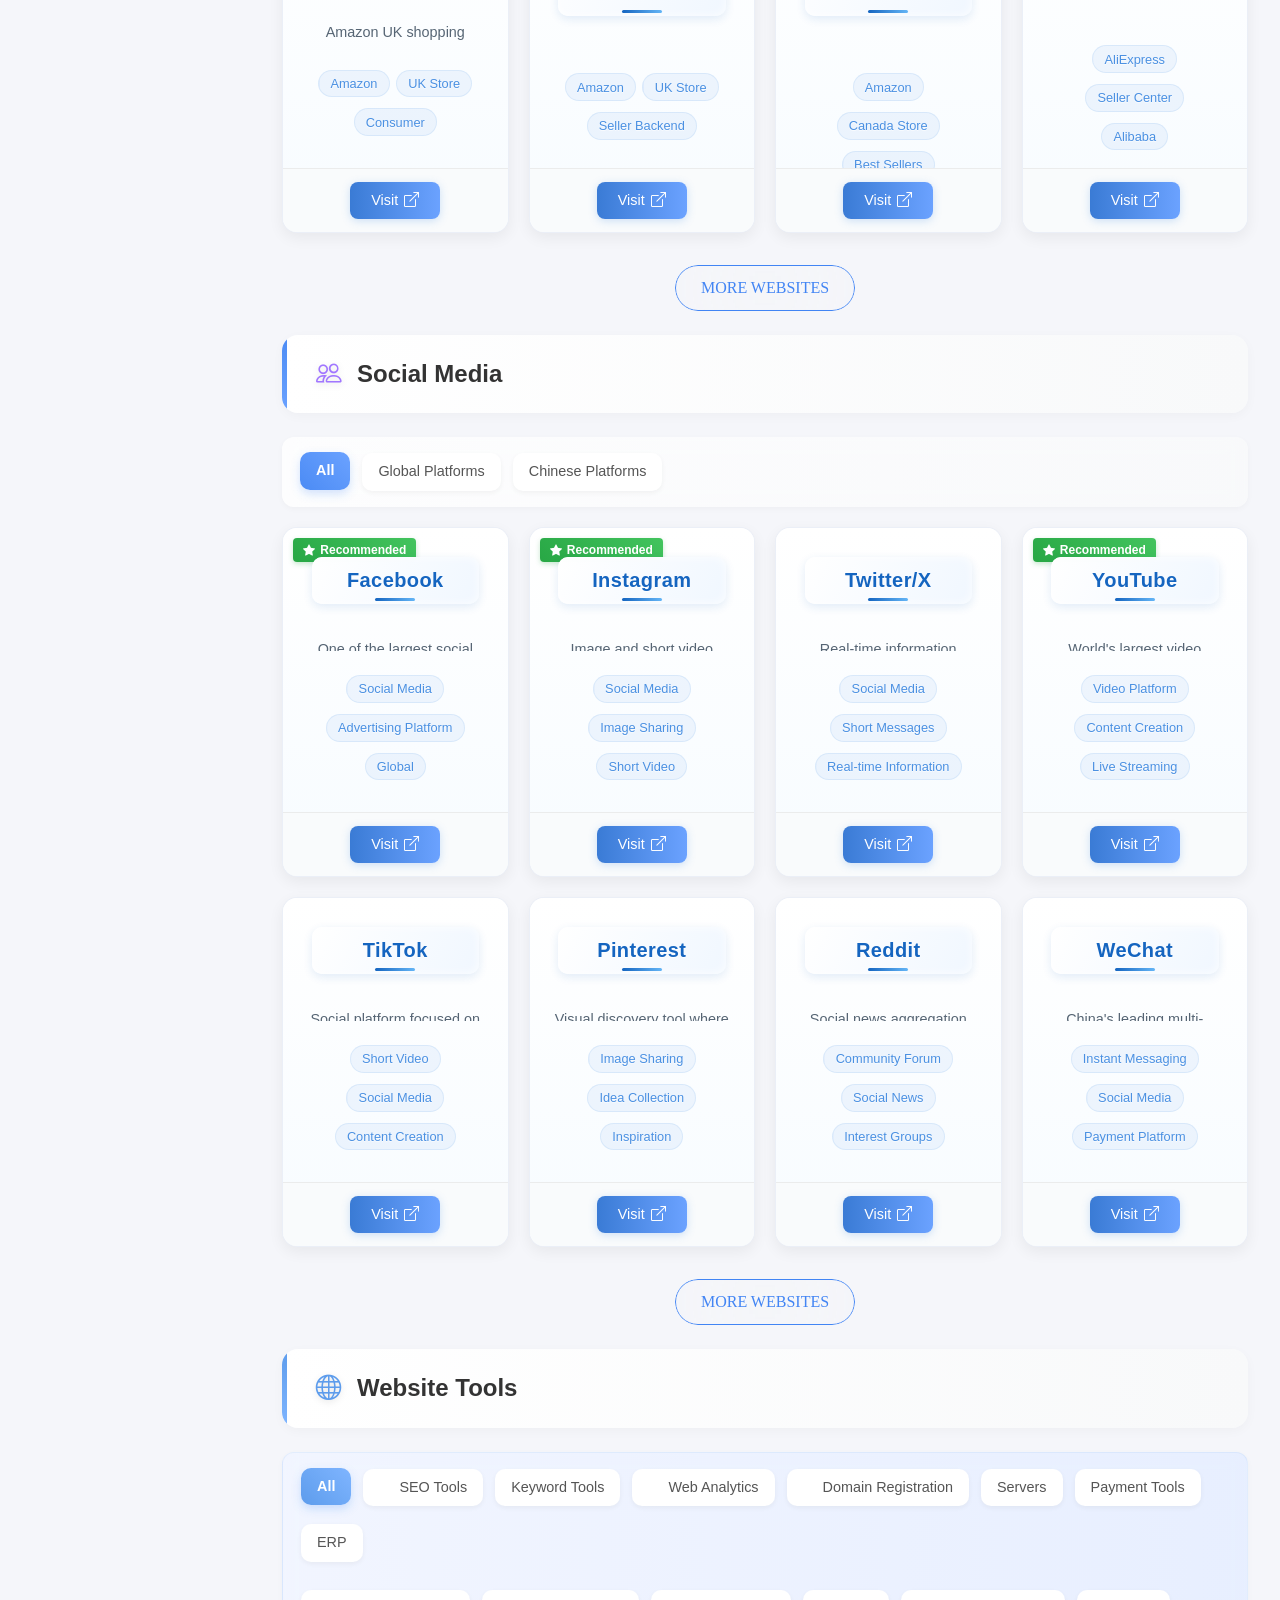
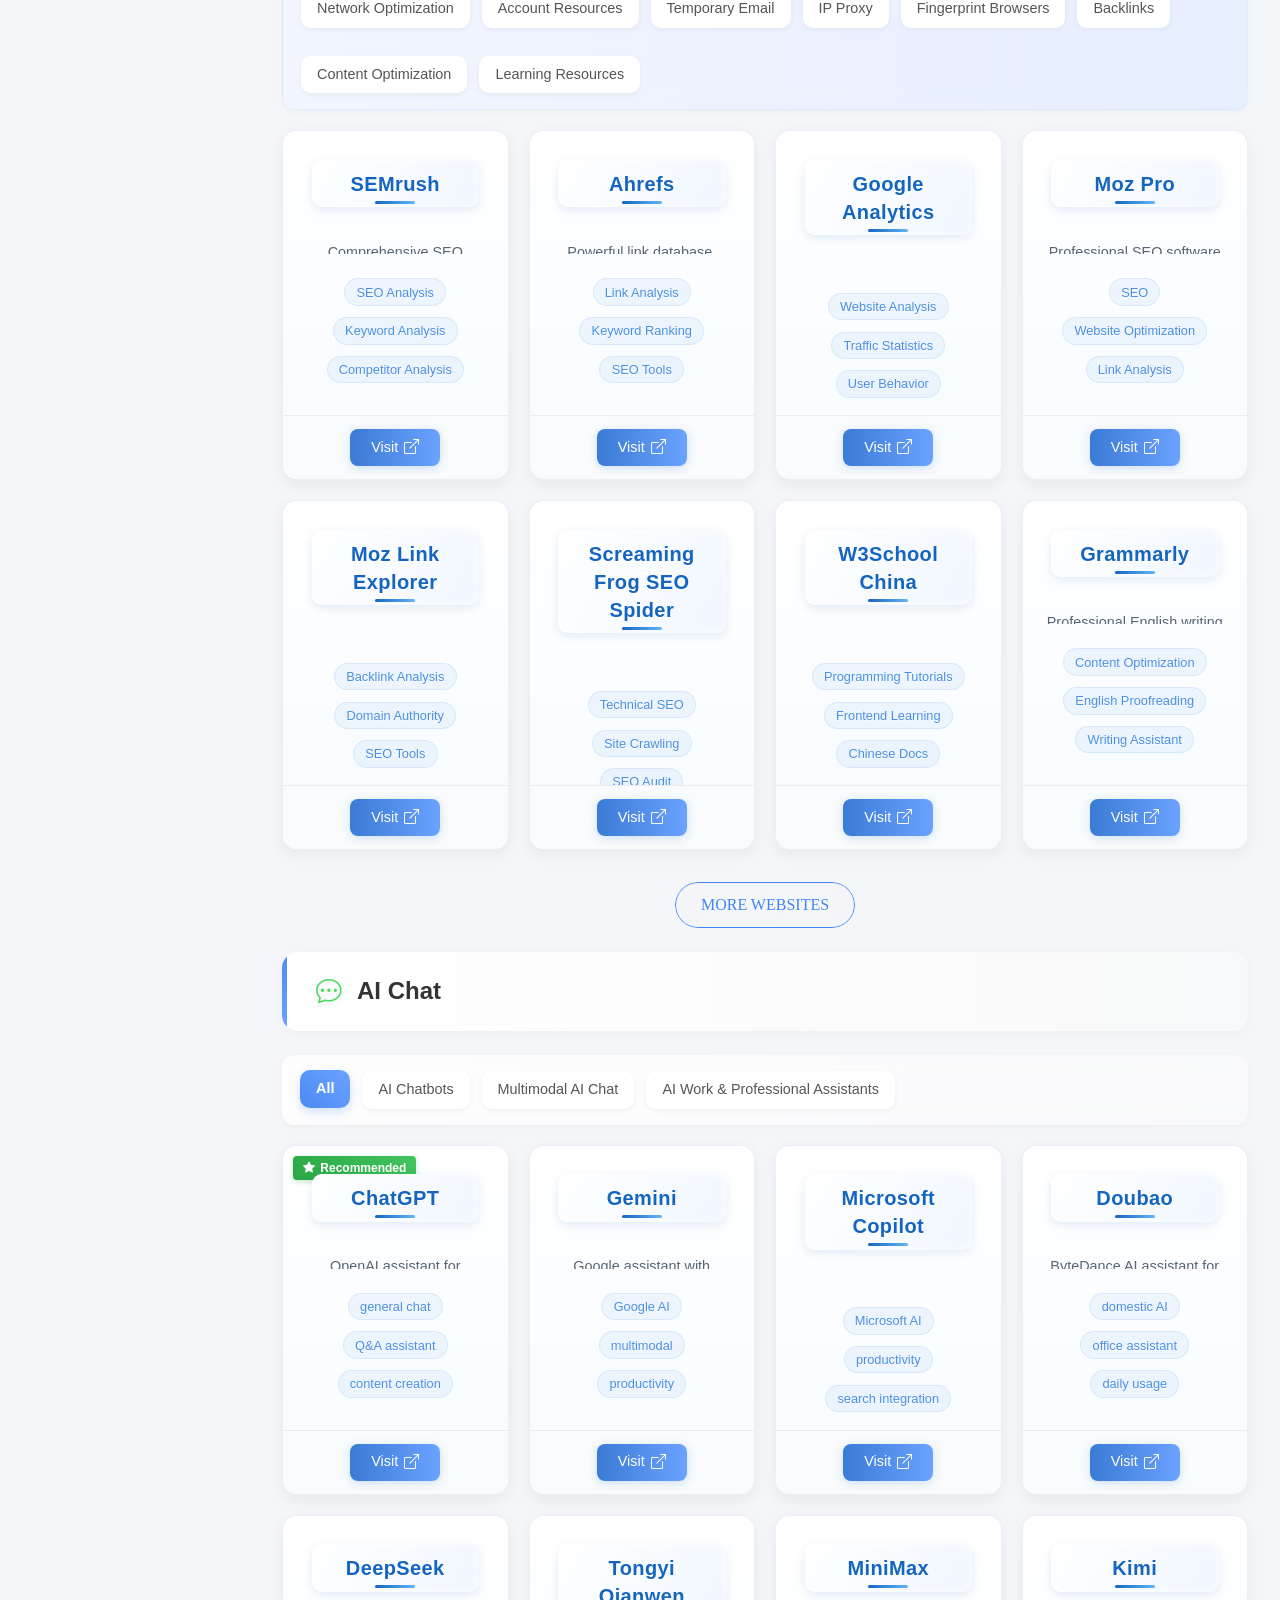
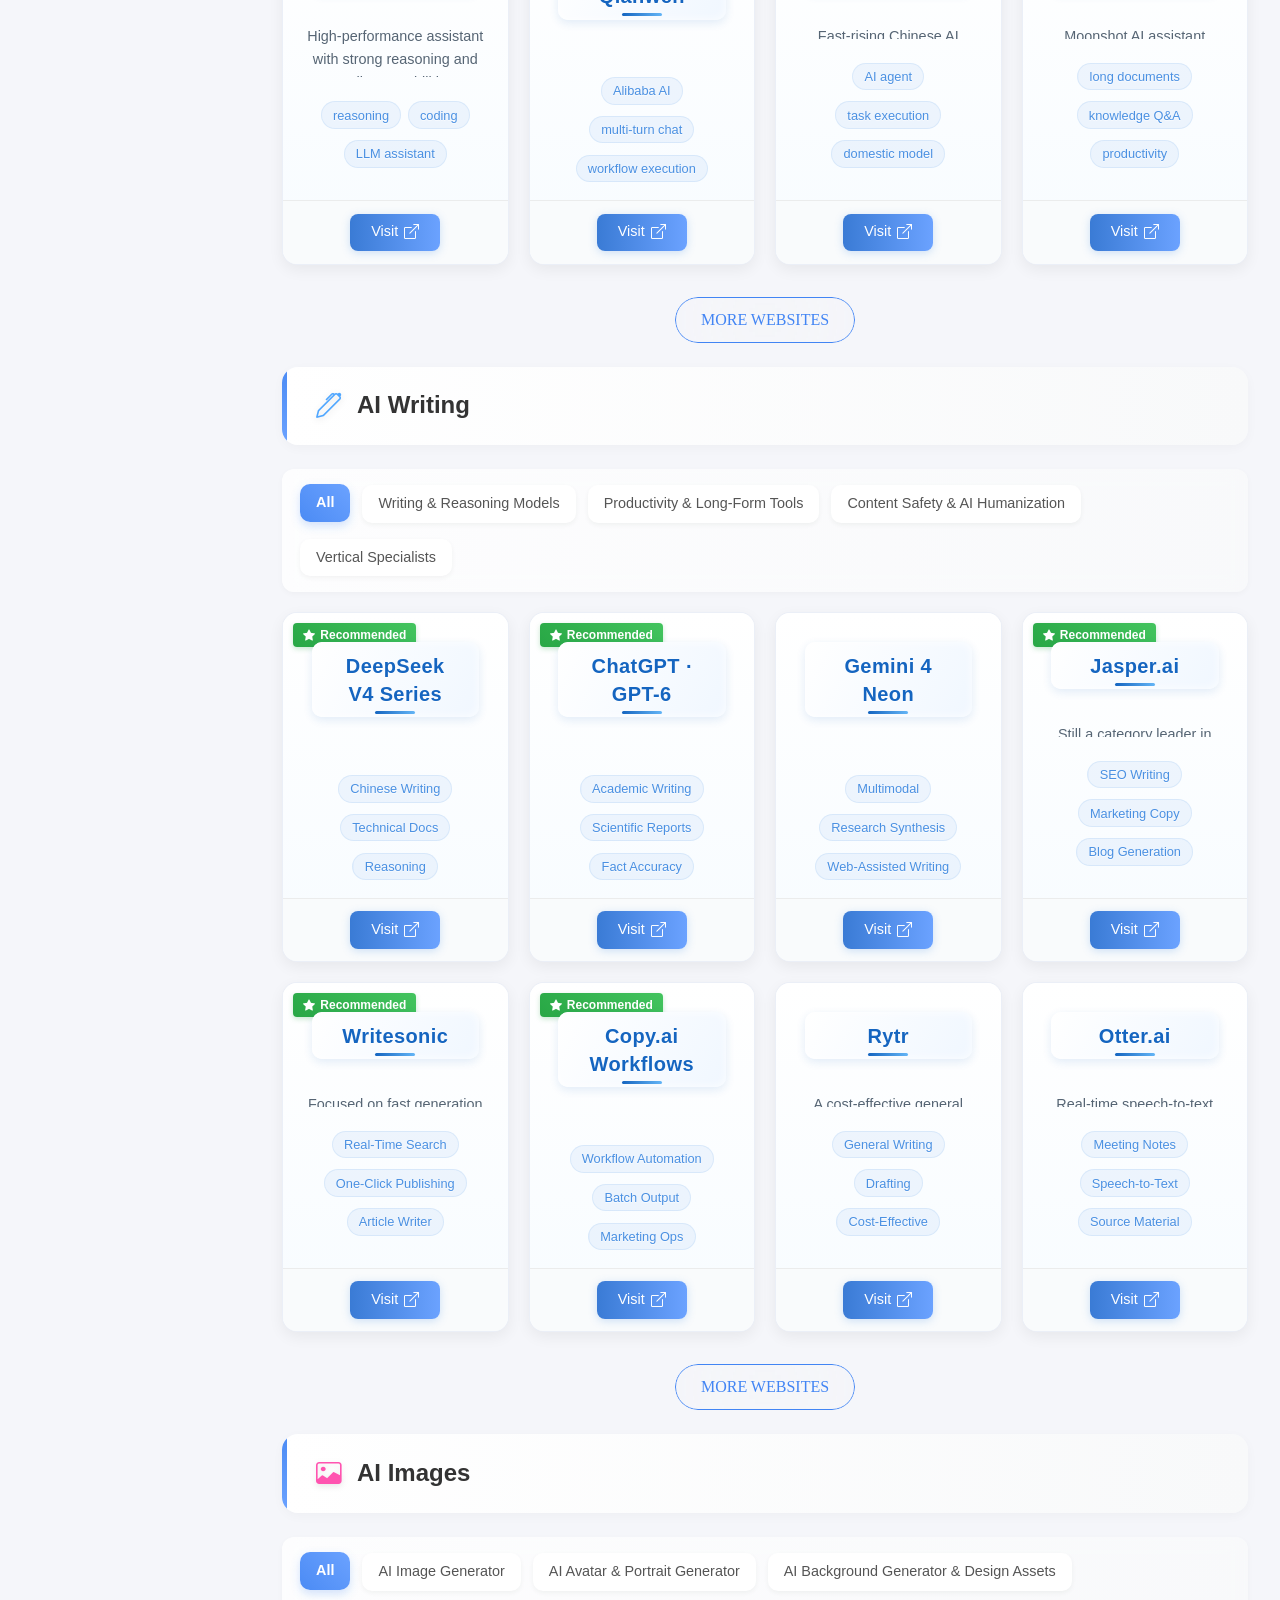
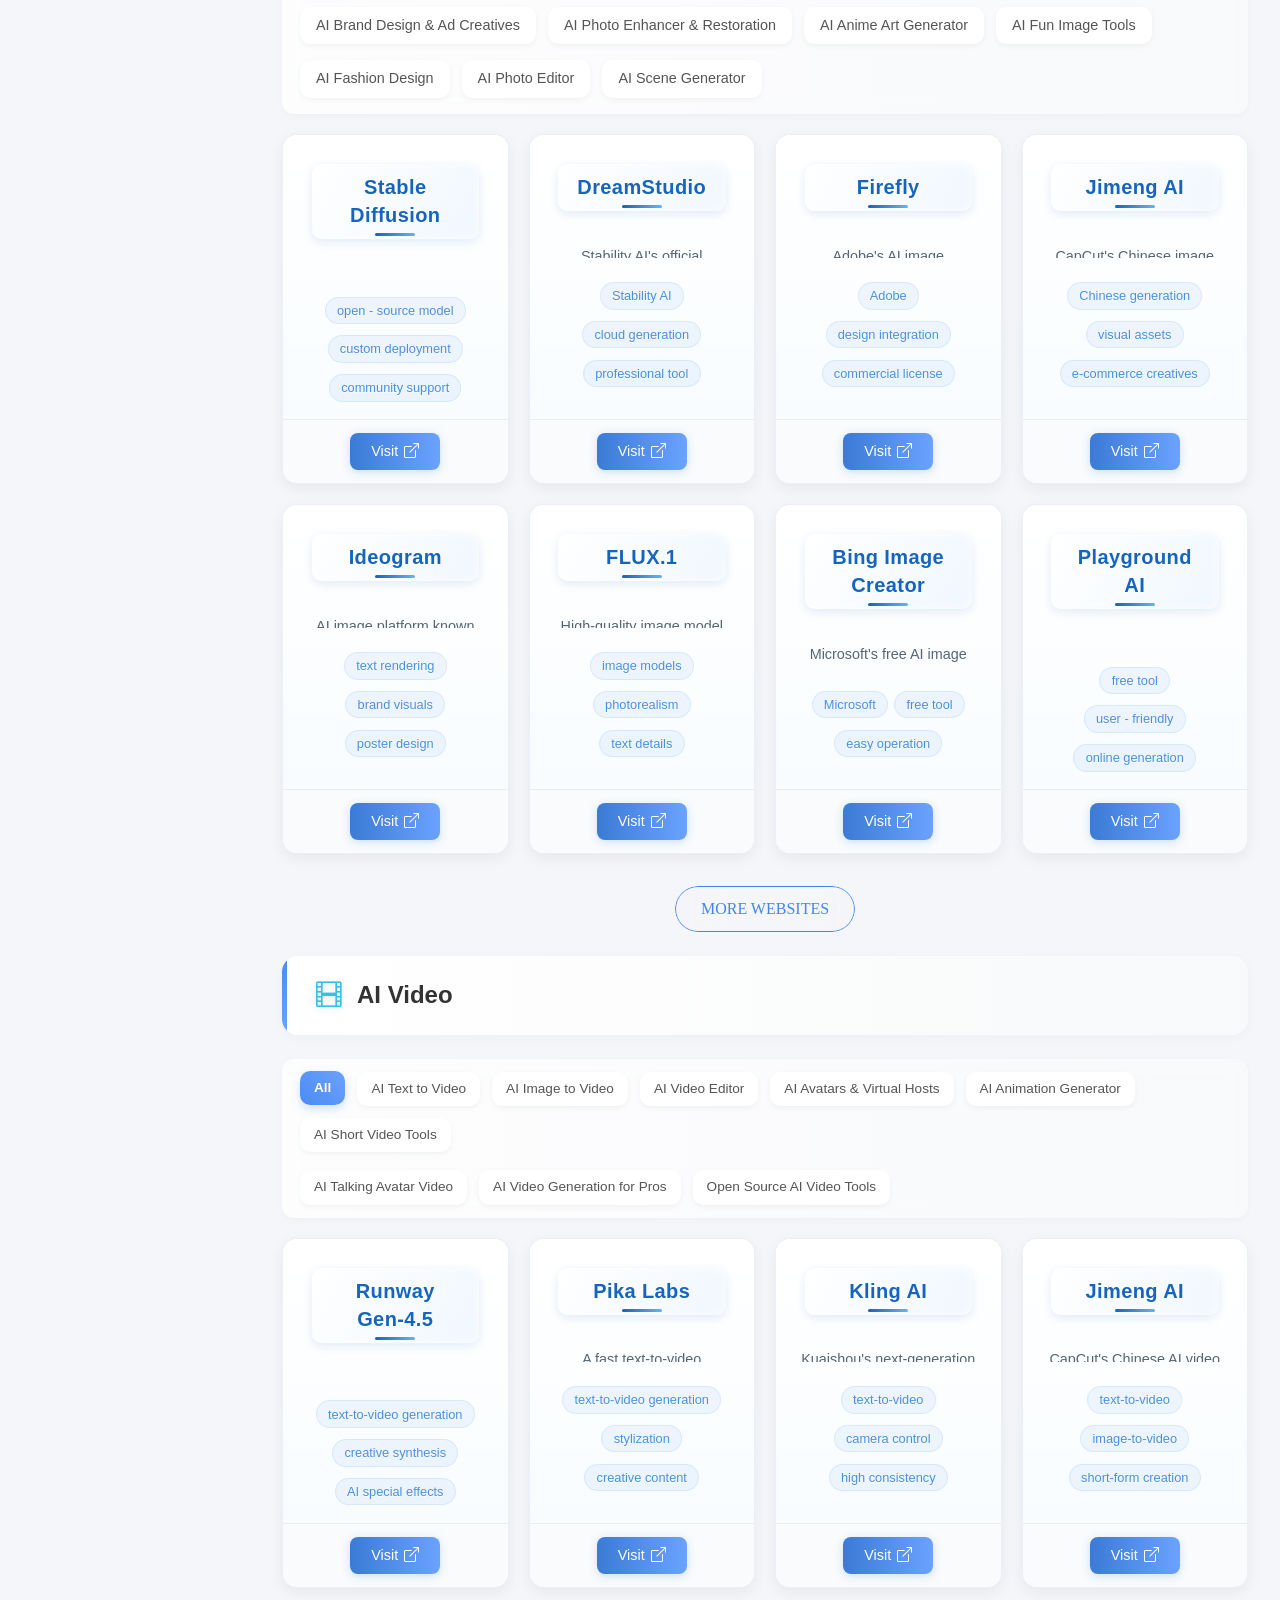
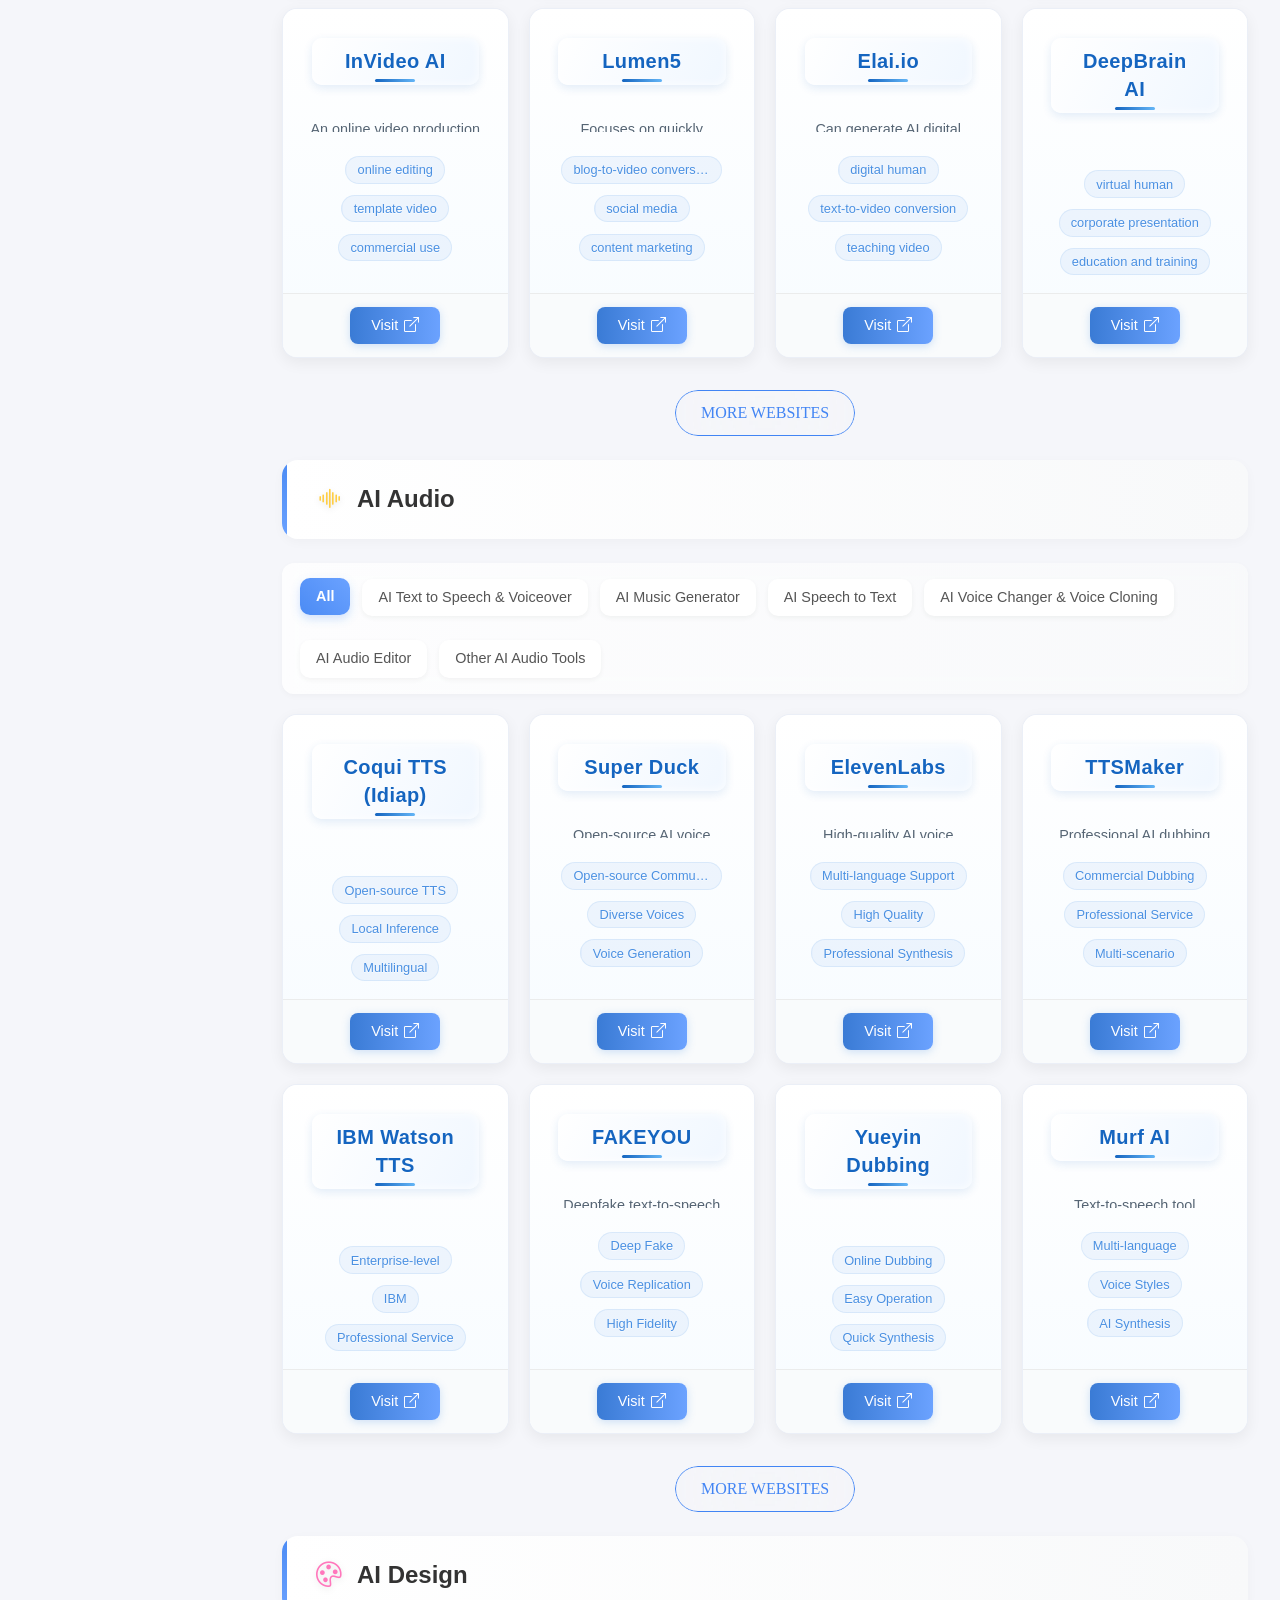
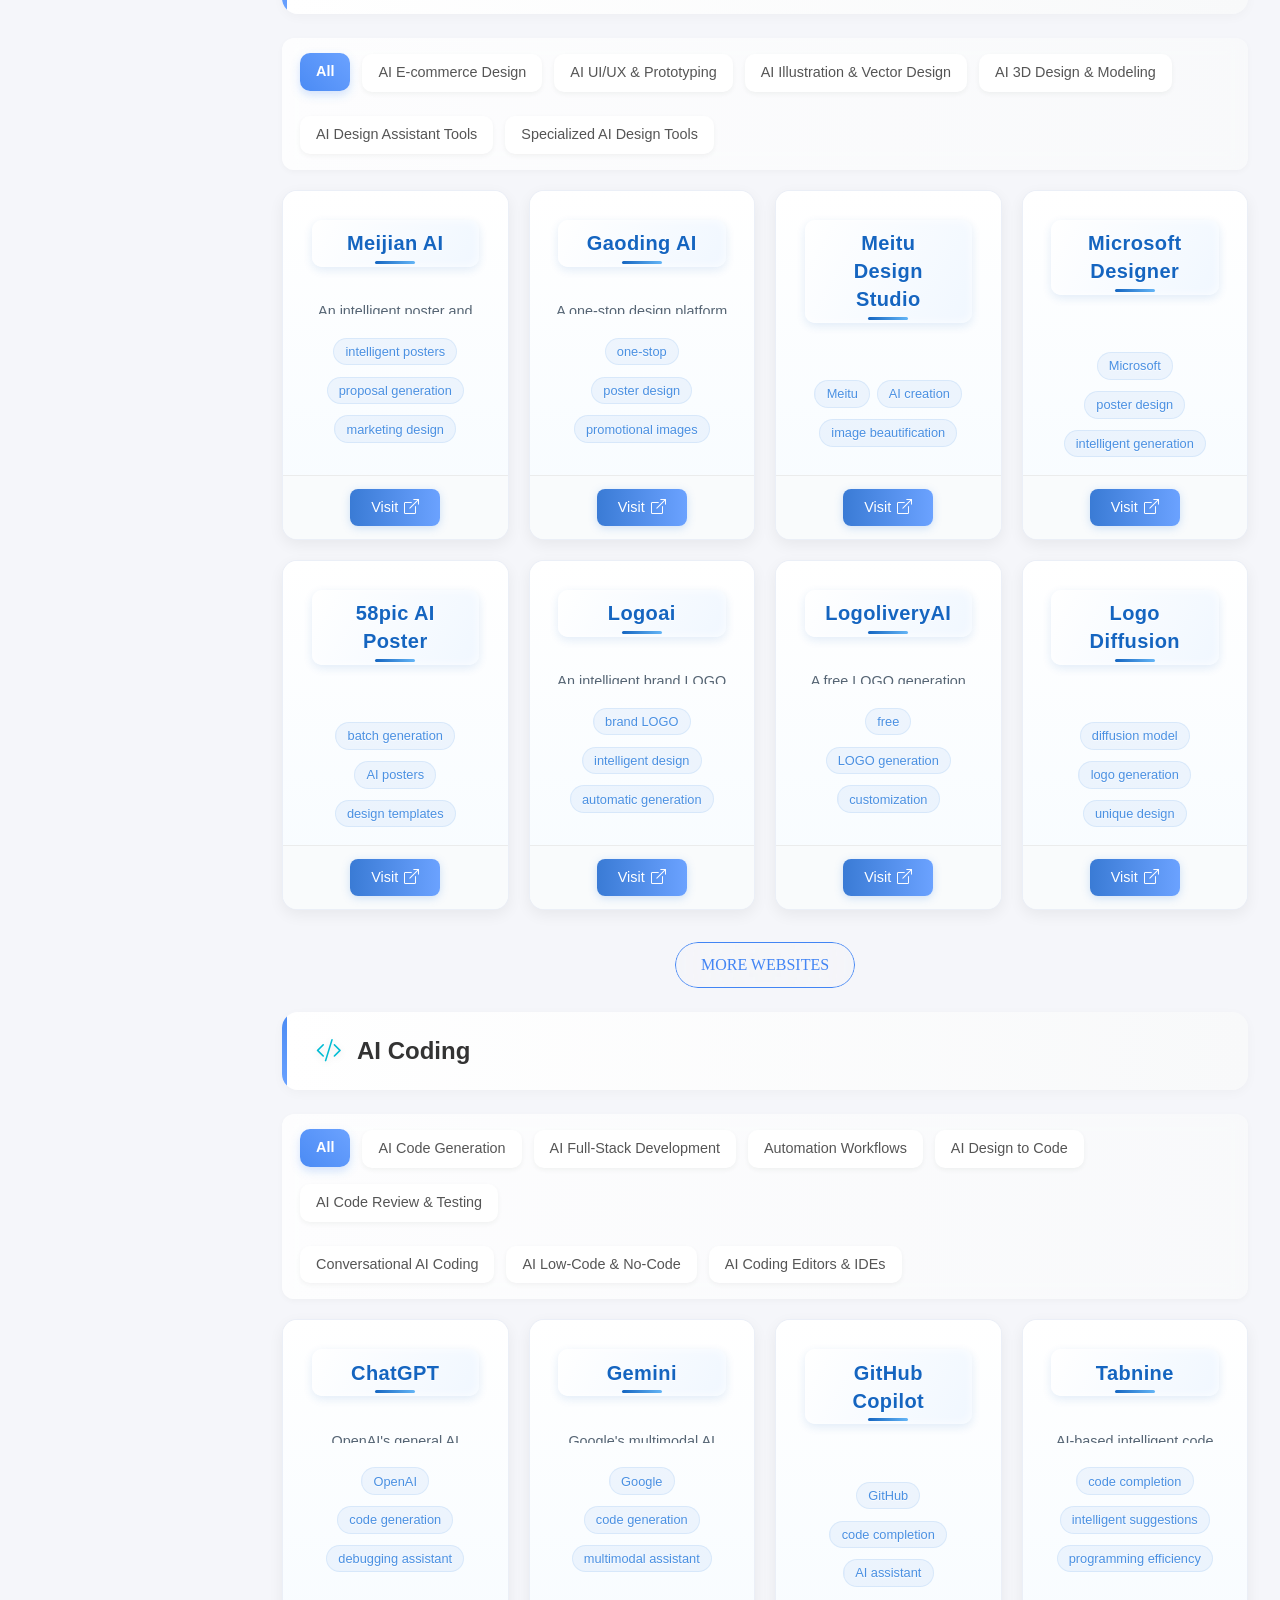
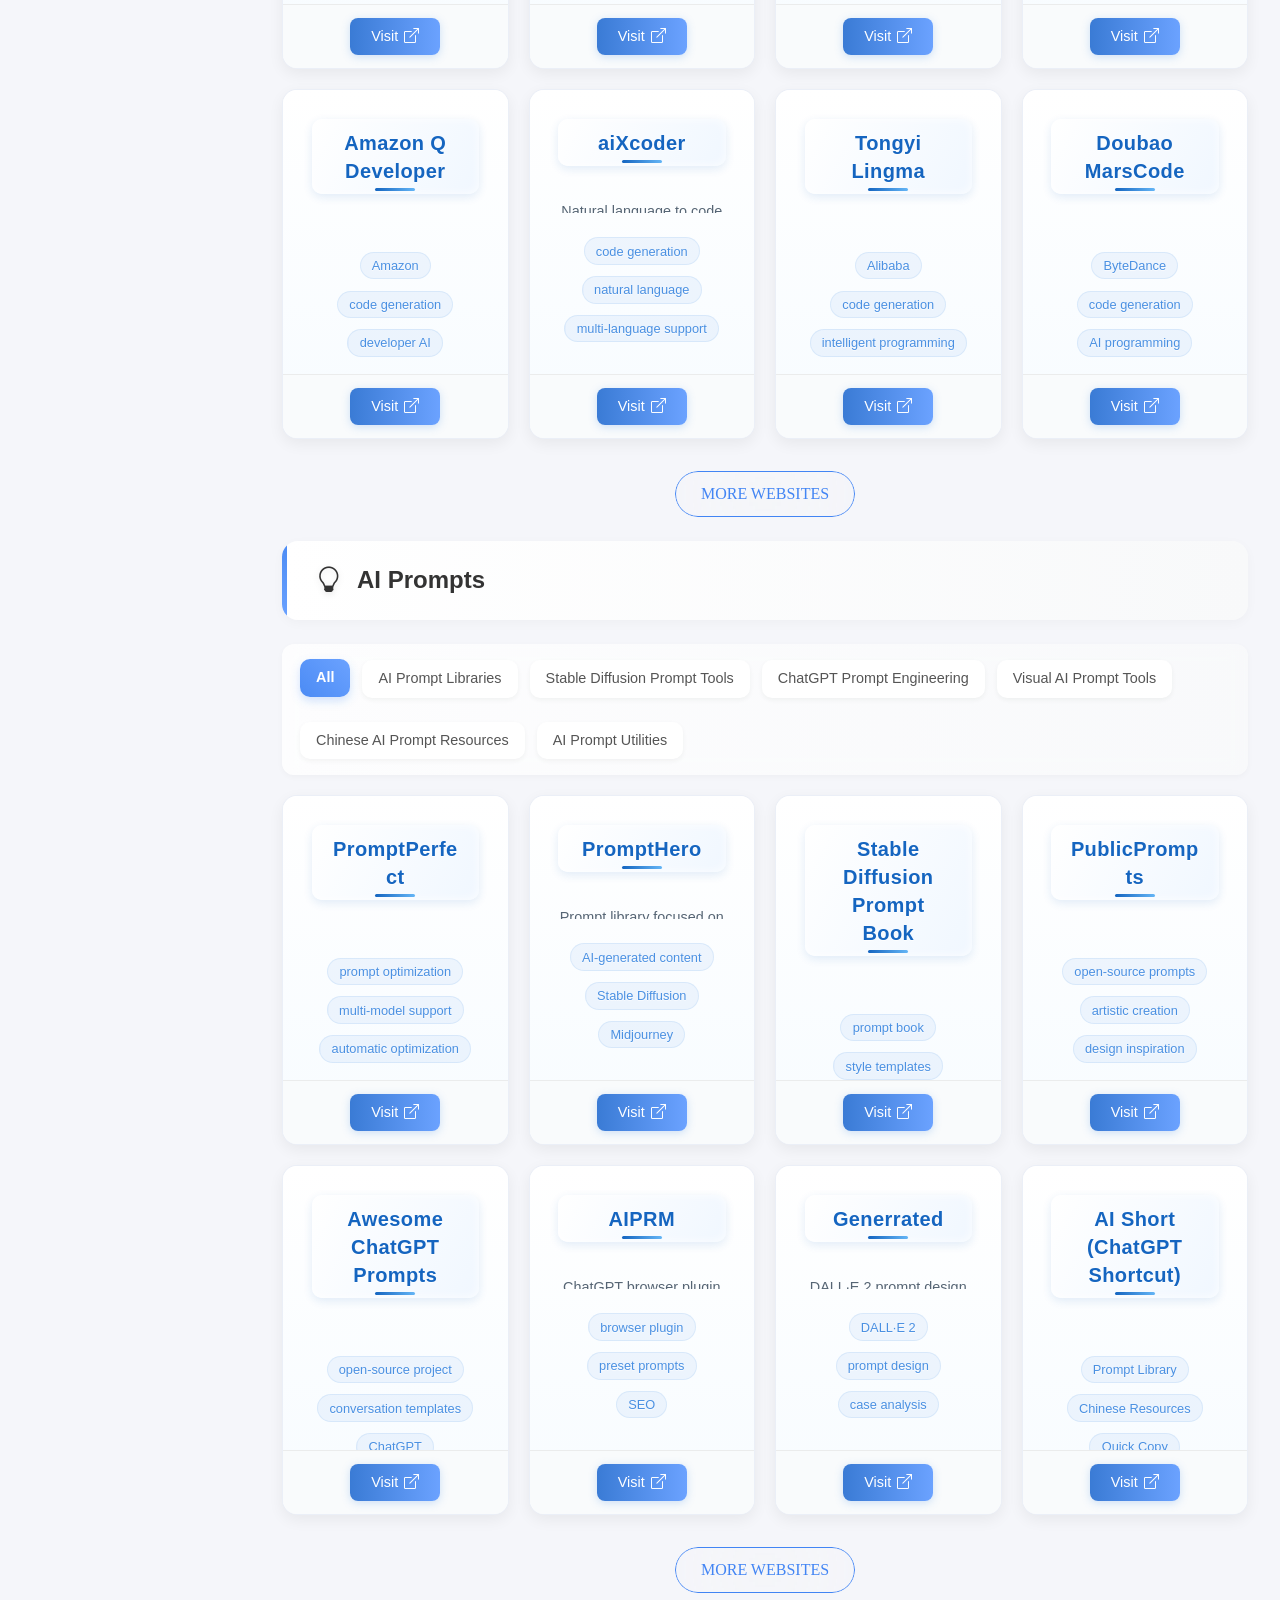
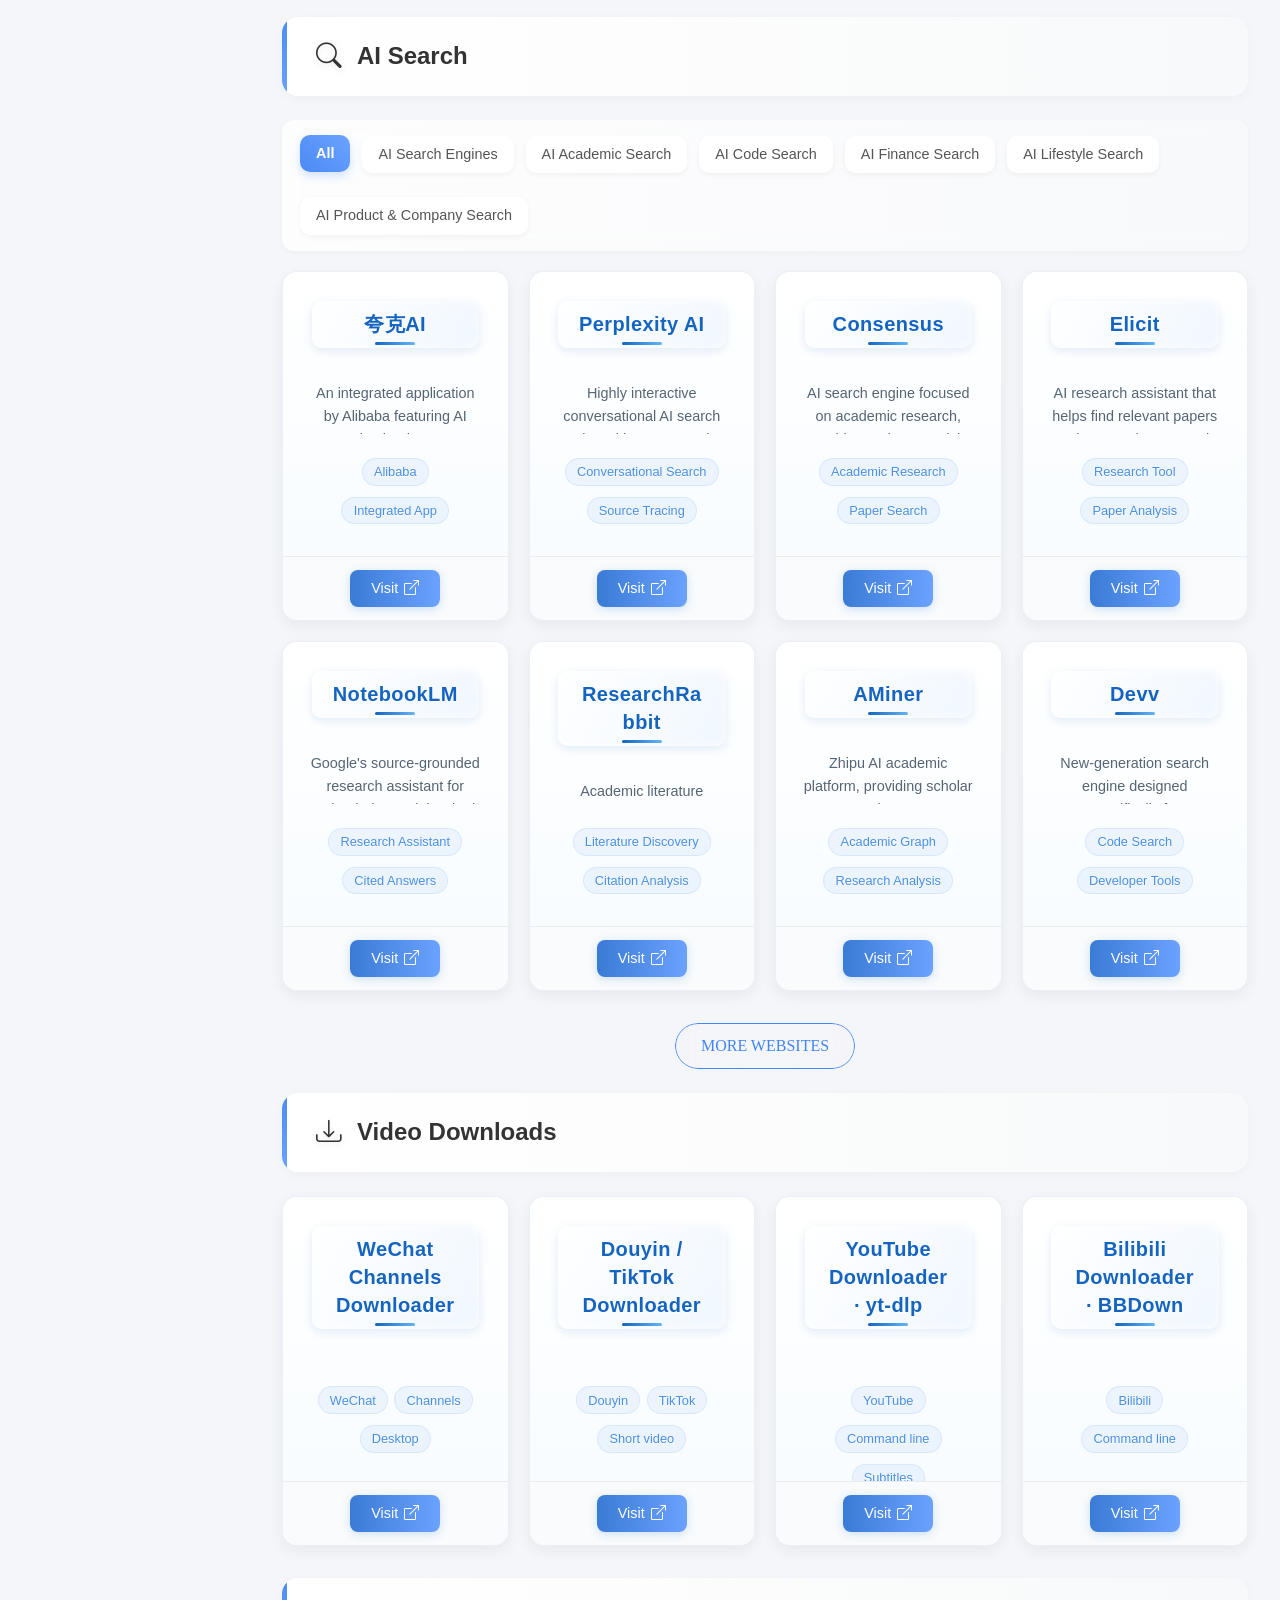
==== commit 618e3f3a: "Add bilingual video download directory" ====
--- a/en.html
+++ b/en.html
@@ -241,6 +241,9 @@
                 <a href="#github_repos" title="Jump to GitHub Open Source Picks" class="top-nav-link" onclick="showCategory('github_repos'); return false;">
                     <i class="bi bi-github" aria-hidden="true"></i> GitHub Open Source Picks
                 </a>
+                <a href="#video_downloads" class="top-nav-link" onclick="showCategory('video_downloads'); return false;">
+                    <i class="bi bi-download" aria-hidden="true"></i> Video Downloads
+                </a>
                 <a href="https://virtualbrains.feishu.cn/wiki/SHUPwNzcbi3SkGkV3Vgcptb0nVb?from=from_copylink" target="_blank" rel="noopener noreferrer" title="Open niche sites knowledge base" class="top-nav-link">
                     <i class="bi bi-collection"></i> Niche Sites
                 </a>
@@ -347,6 +350,12 @@
                 <a class="nav-link" onclick="showCategory('ai_search')">
                     <i class="bi bi-search"></i>
                     AI Search
+                </a>
+            </li>
+            <li class="nav-item">
+                <a href="#video_downloads" class="nav-link" onclick="showCategory('video_downloads'); return false;">
+                    <i class="bi bi-download" aria-hidden="true"></i>
+                    Video Downloads
                 </a>
             </li>
             <li class="nav-item">
@@ -704,6 +713,13 @@
                 </div>
             </div>
 
+            <section id="video-downloads-section" class="category-section" aria-labelledby="video-downloads-heading">
+                <div class="category-title">
+                    <h2 id="video-downloads-heading"><i class="bi bi-download" aria-hidden="true"></i> Video Downloads</h2>
+                </div>
+                <div id="video-downloads-grid" class="site-grid"></div>
+            </section>
+
             <section id="github-repos-section" class="category-section" aria-labelledby="github-repos-heading">
                 <div class="category-title">
                     <h2 id="github-repos-heading"><i class="bi bi-github"></i> GitHub Open Source Picks</h2>
@@ -790,9 +806,9 @@
     </div>
 
     <!-- JavaScript dependencies -->
-    <script src="js/sites-data-en.js?v=skill-categories-20261121"></script>
+    <script src="js/sites-data-en.js?v=video-downloads-20261123"></script>
     <script src="js/language.js"></script>
-    <script src="js/scripts.js?v=skill-categories-20261121"></script>
+    <script src="js/scripts.js?v=video-downloads-20261123"></script>
 
     <!-- Initialize language -->
     <script>
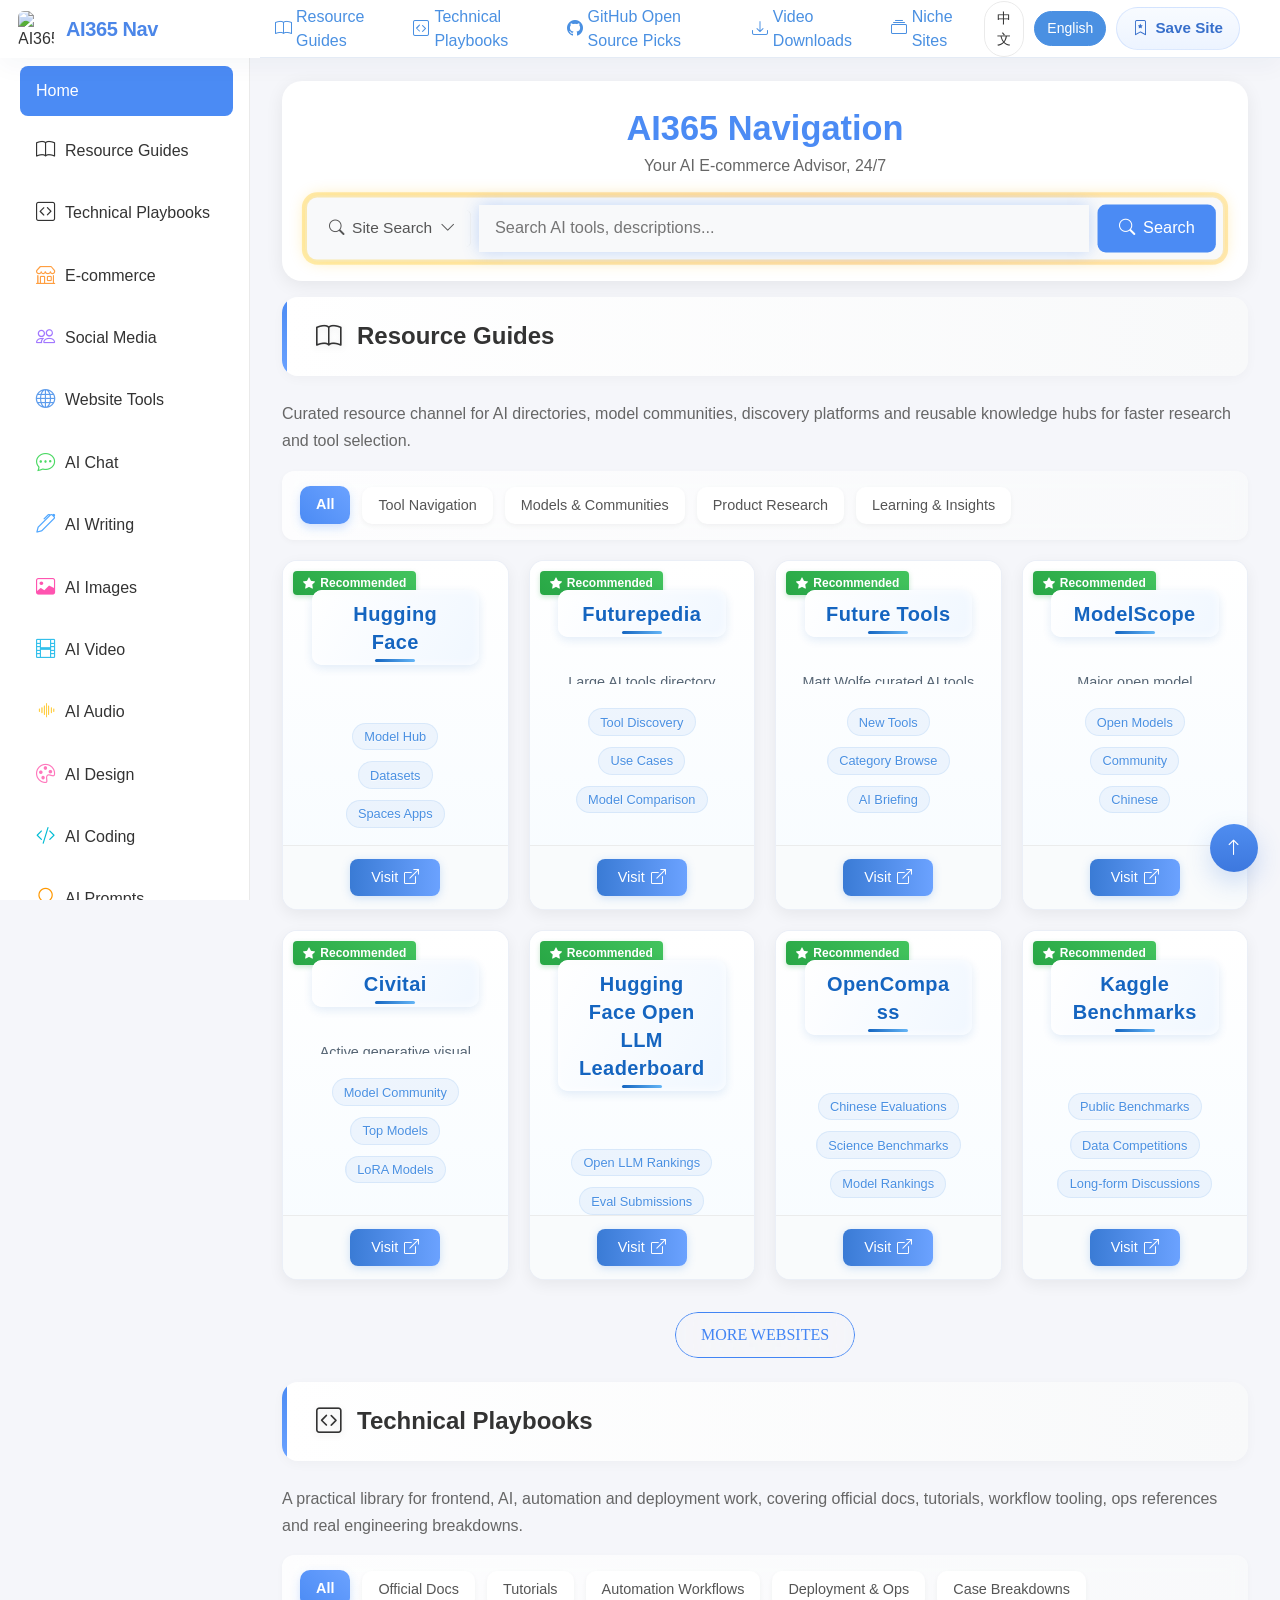
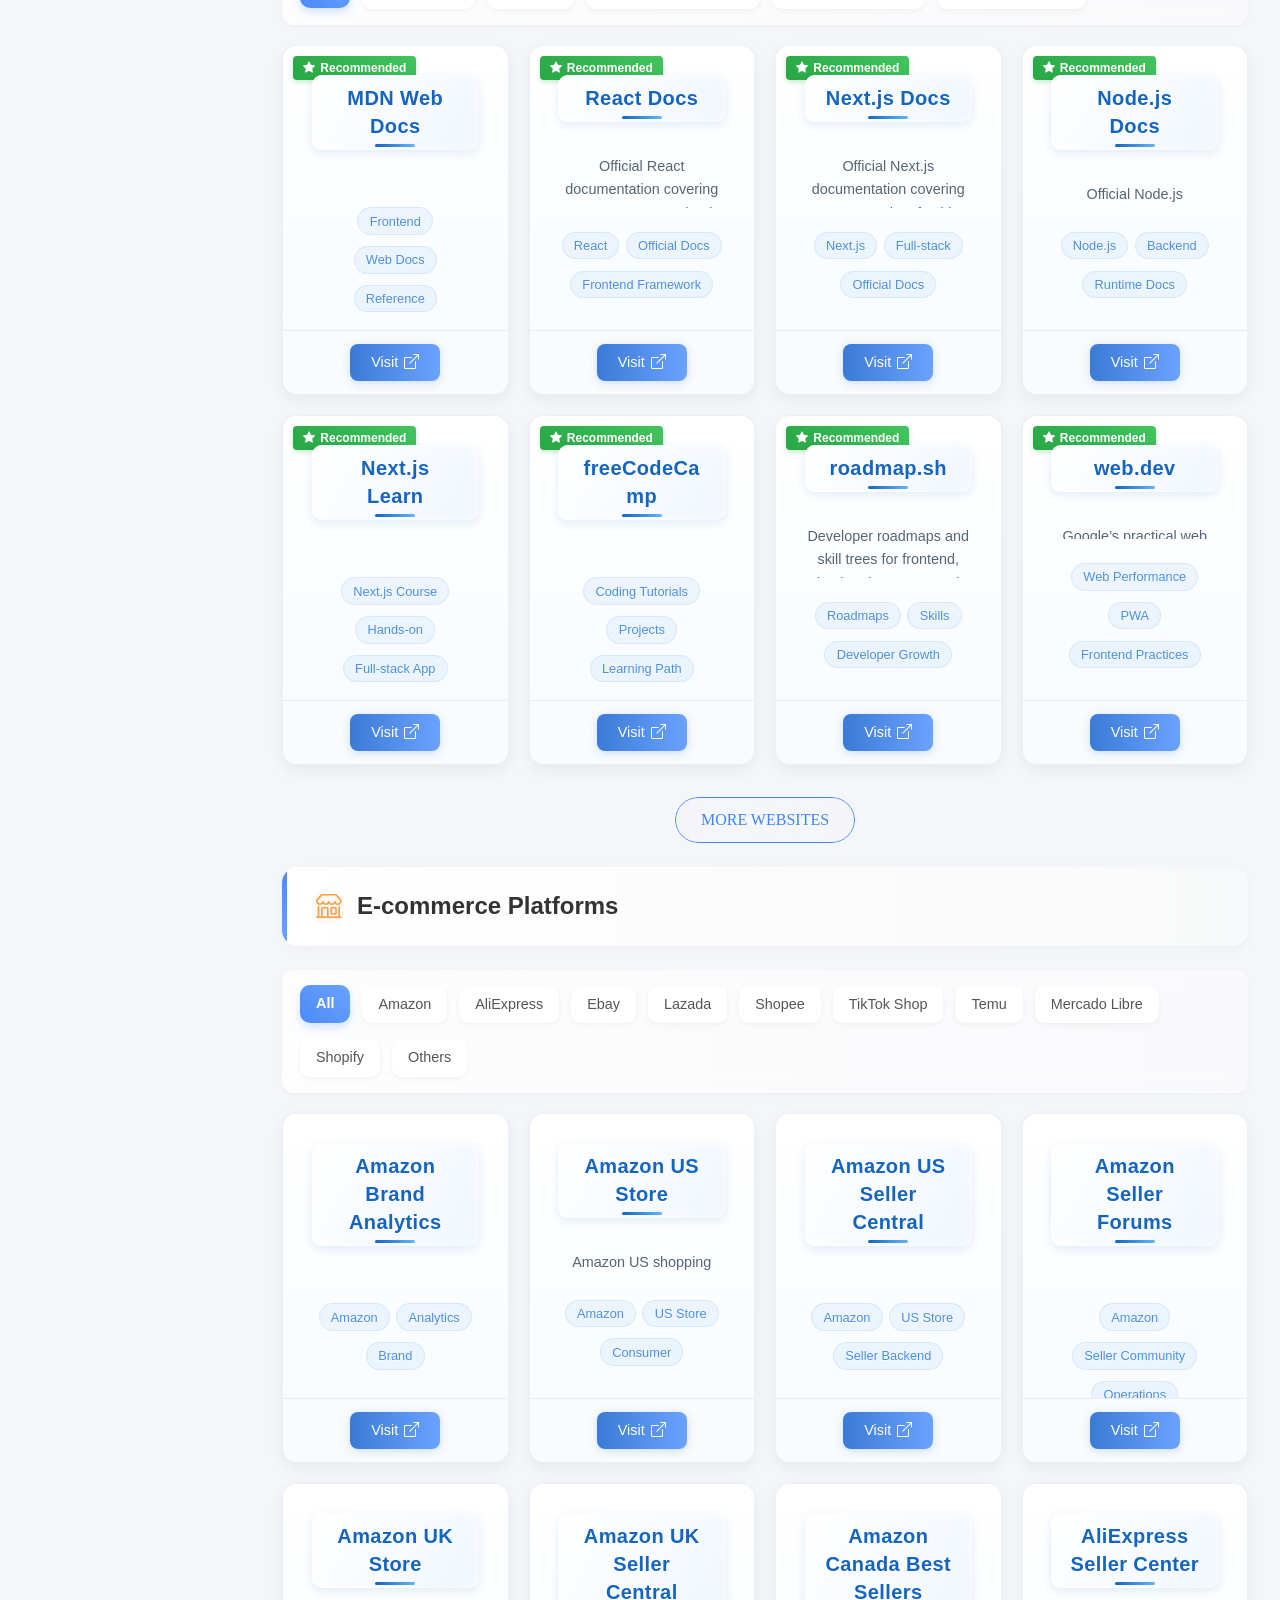
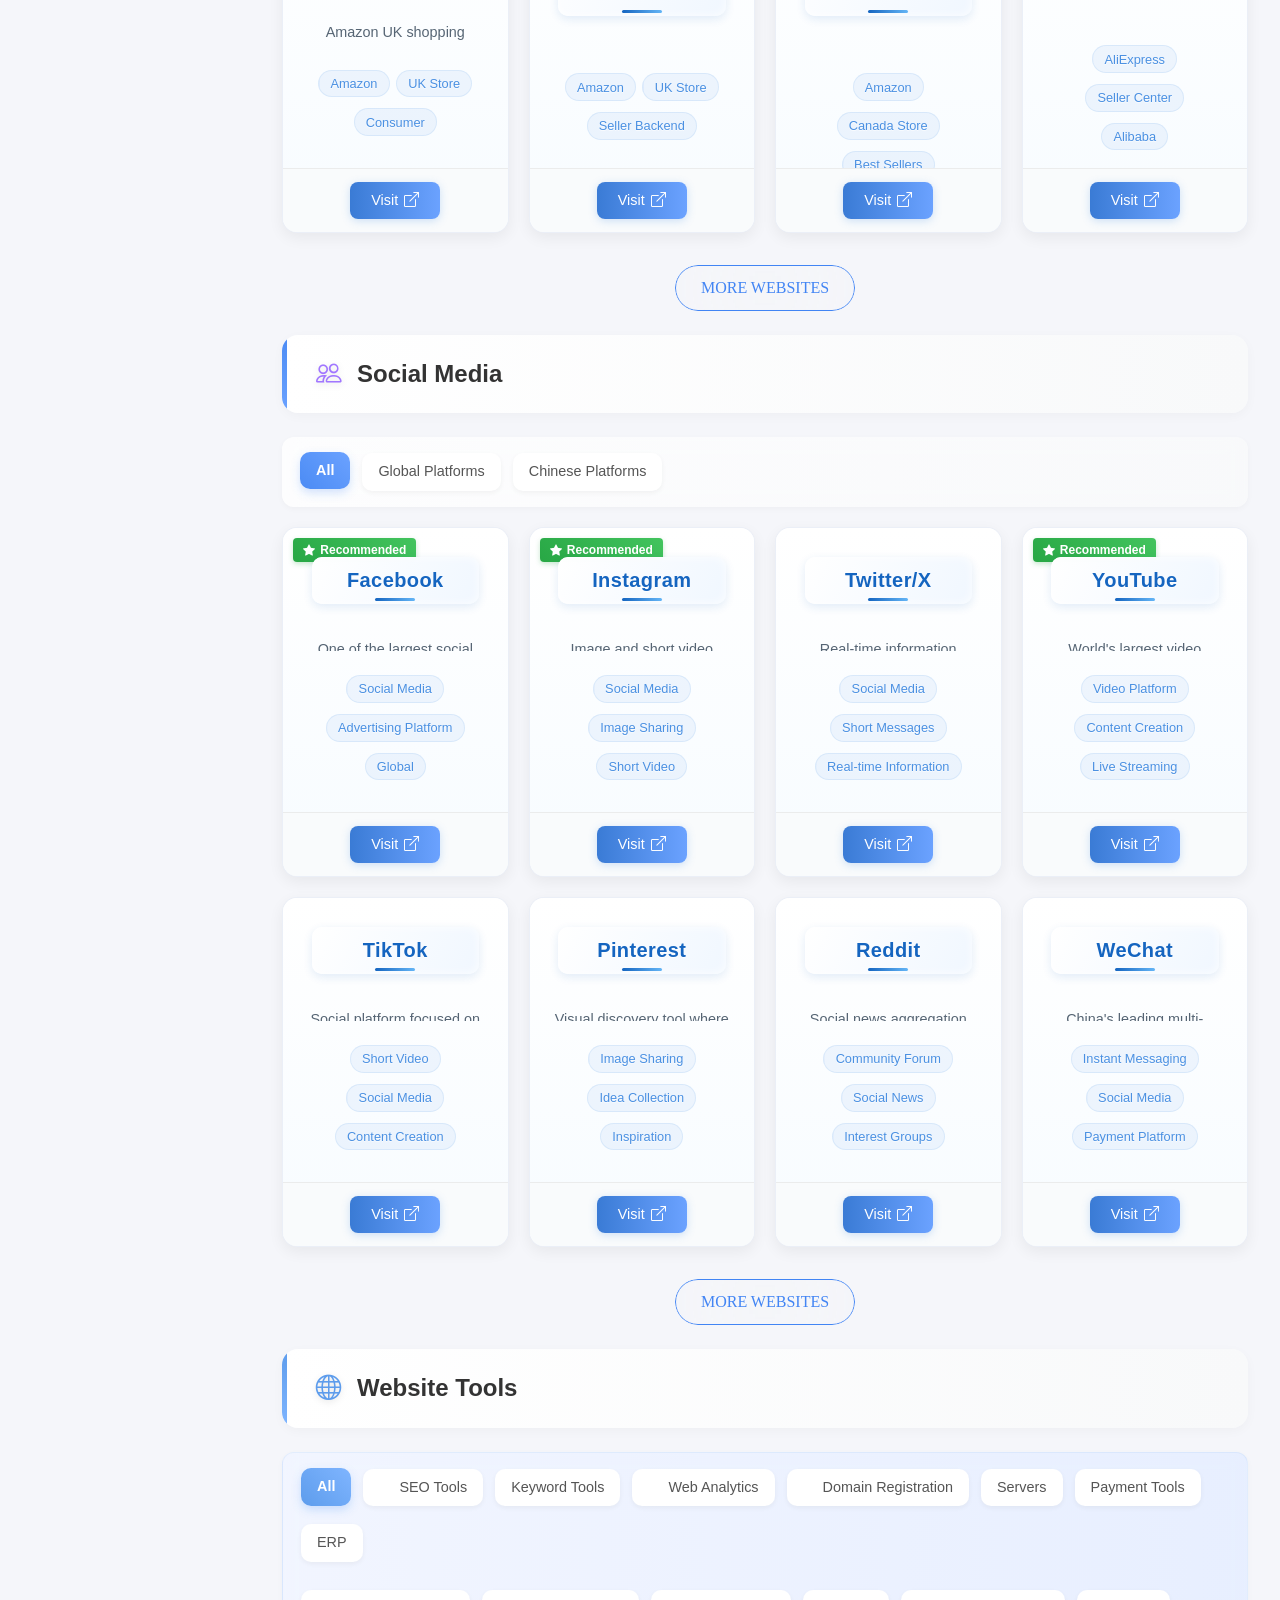
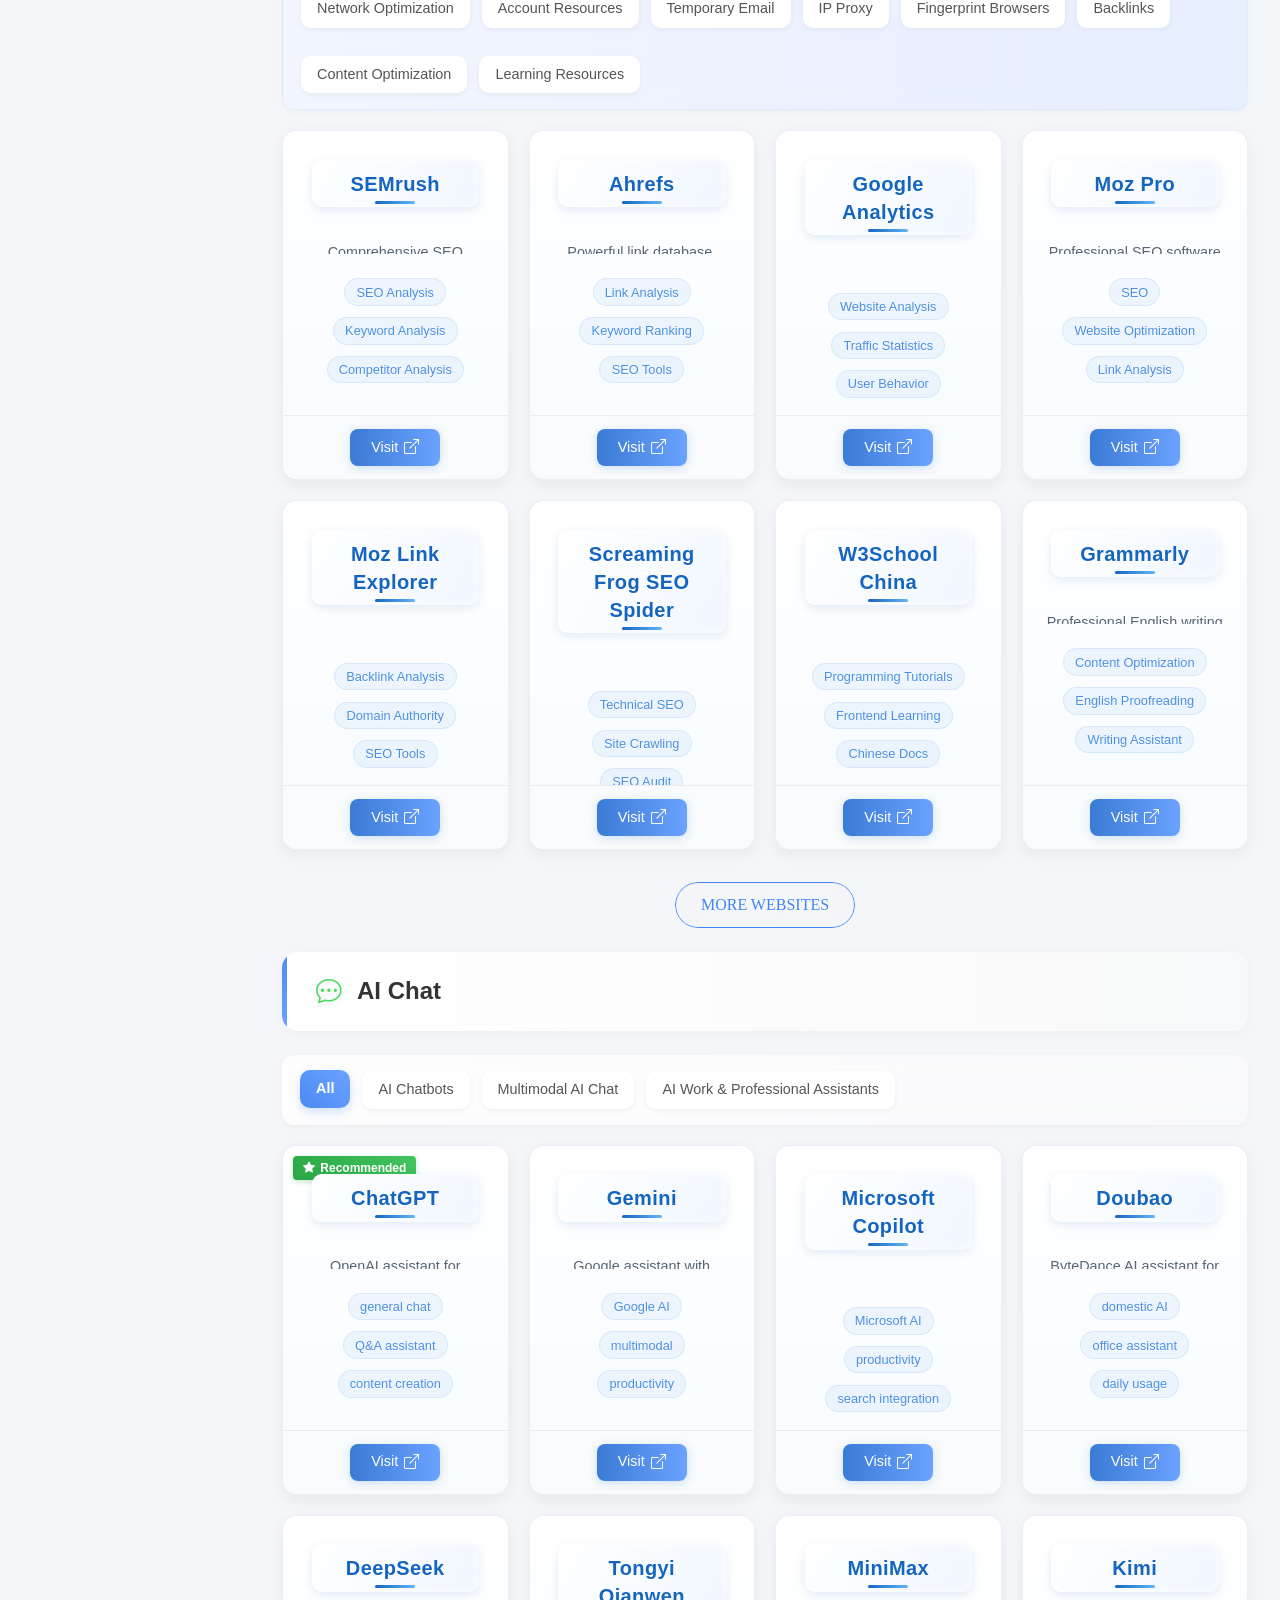
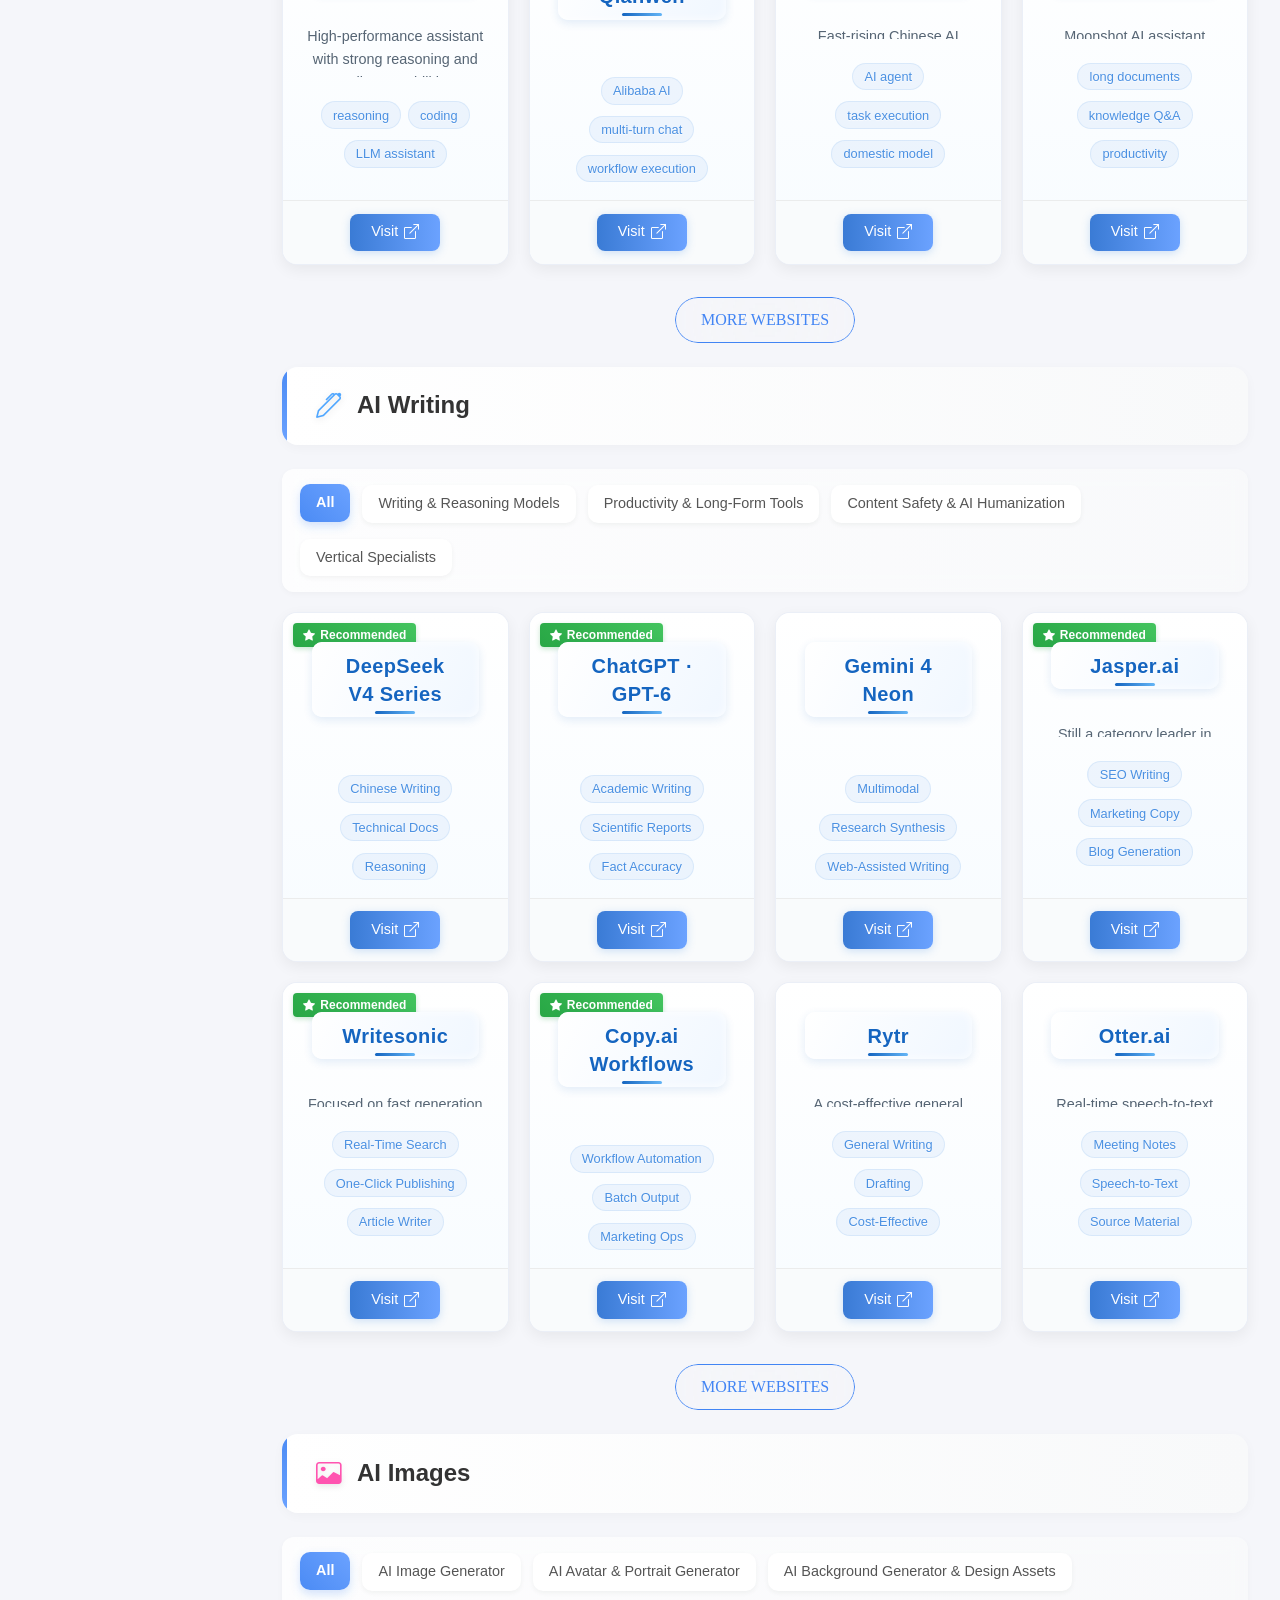
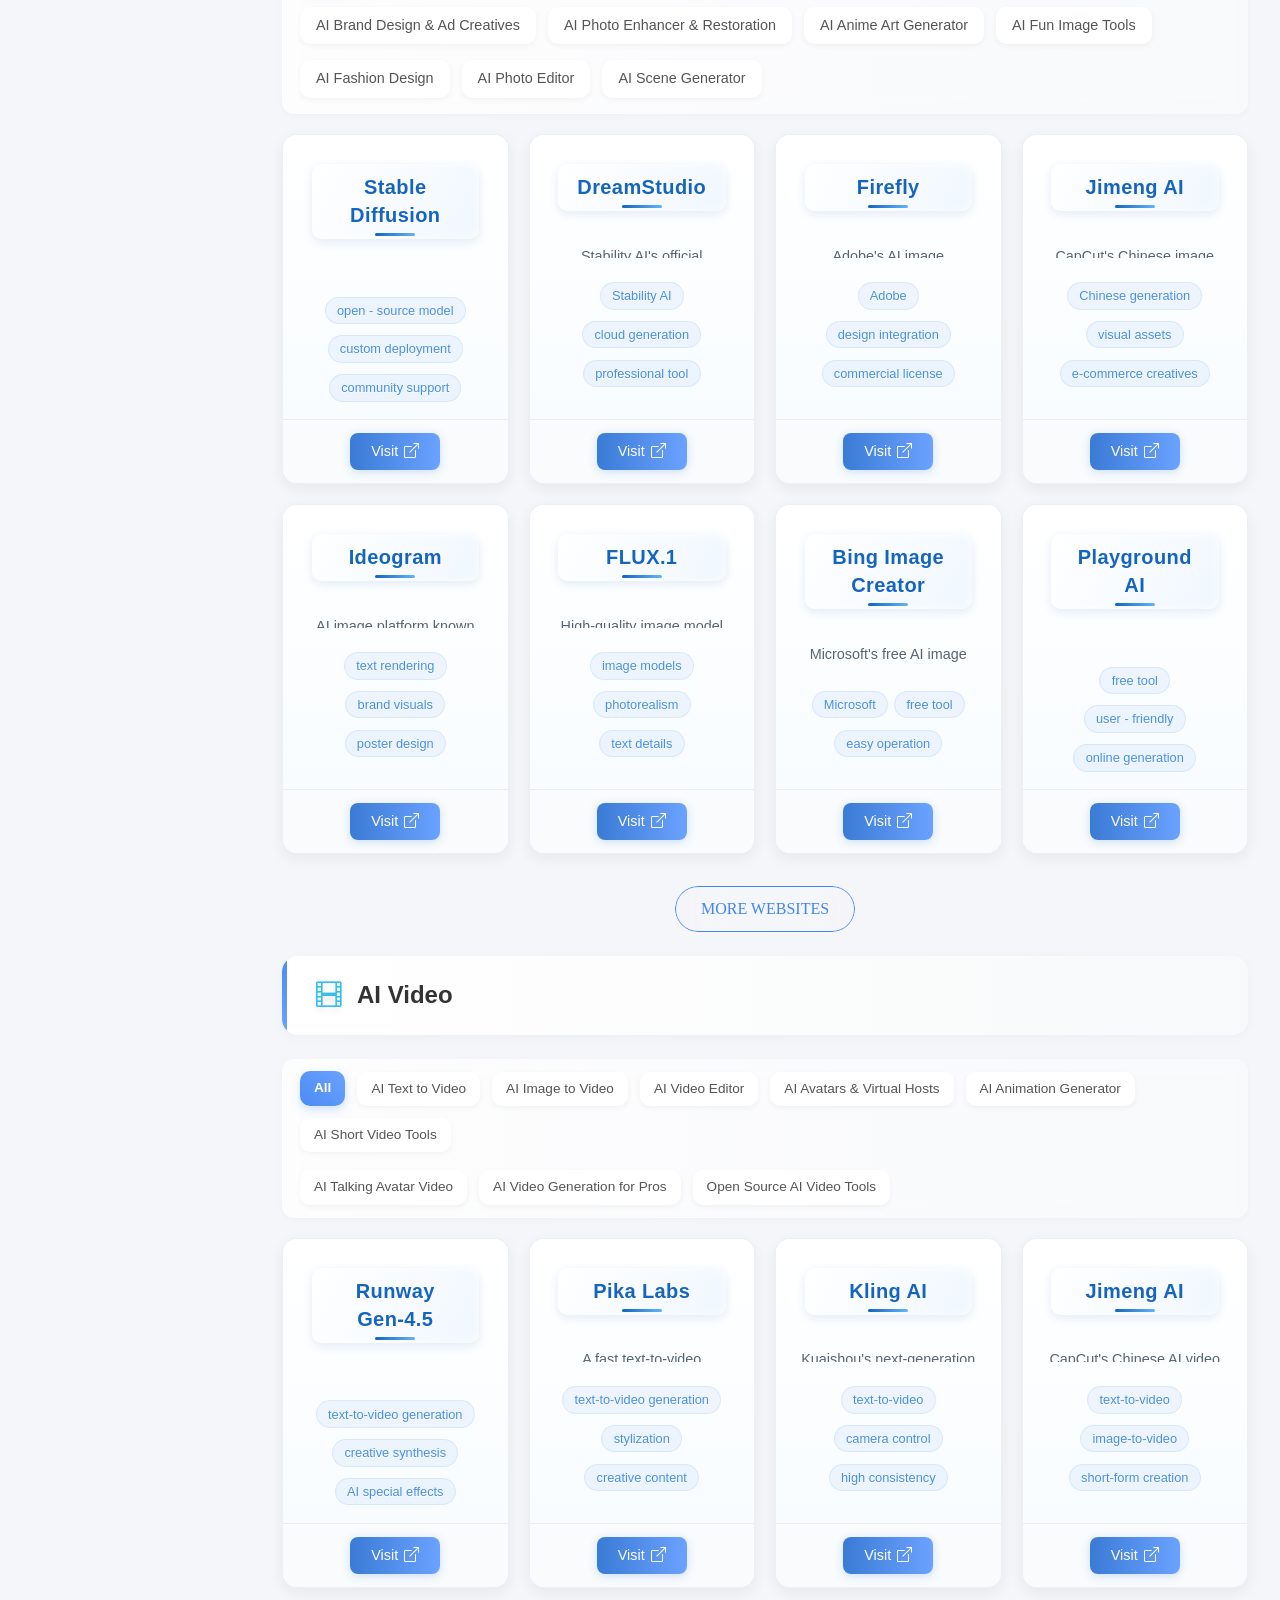
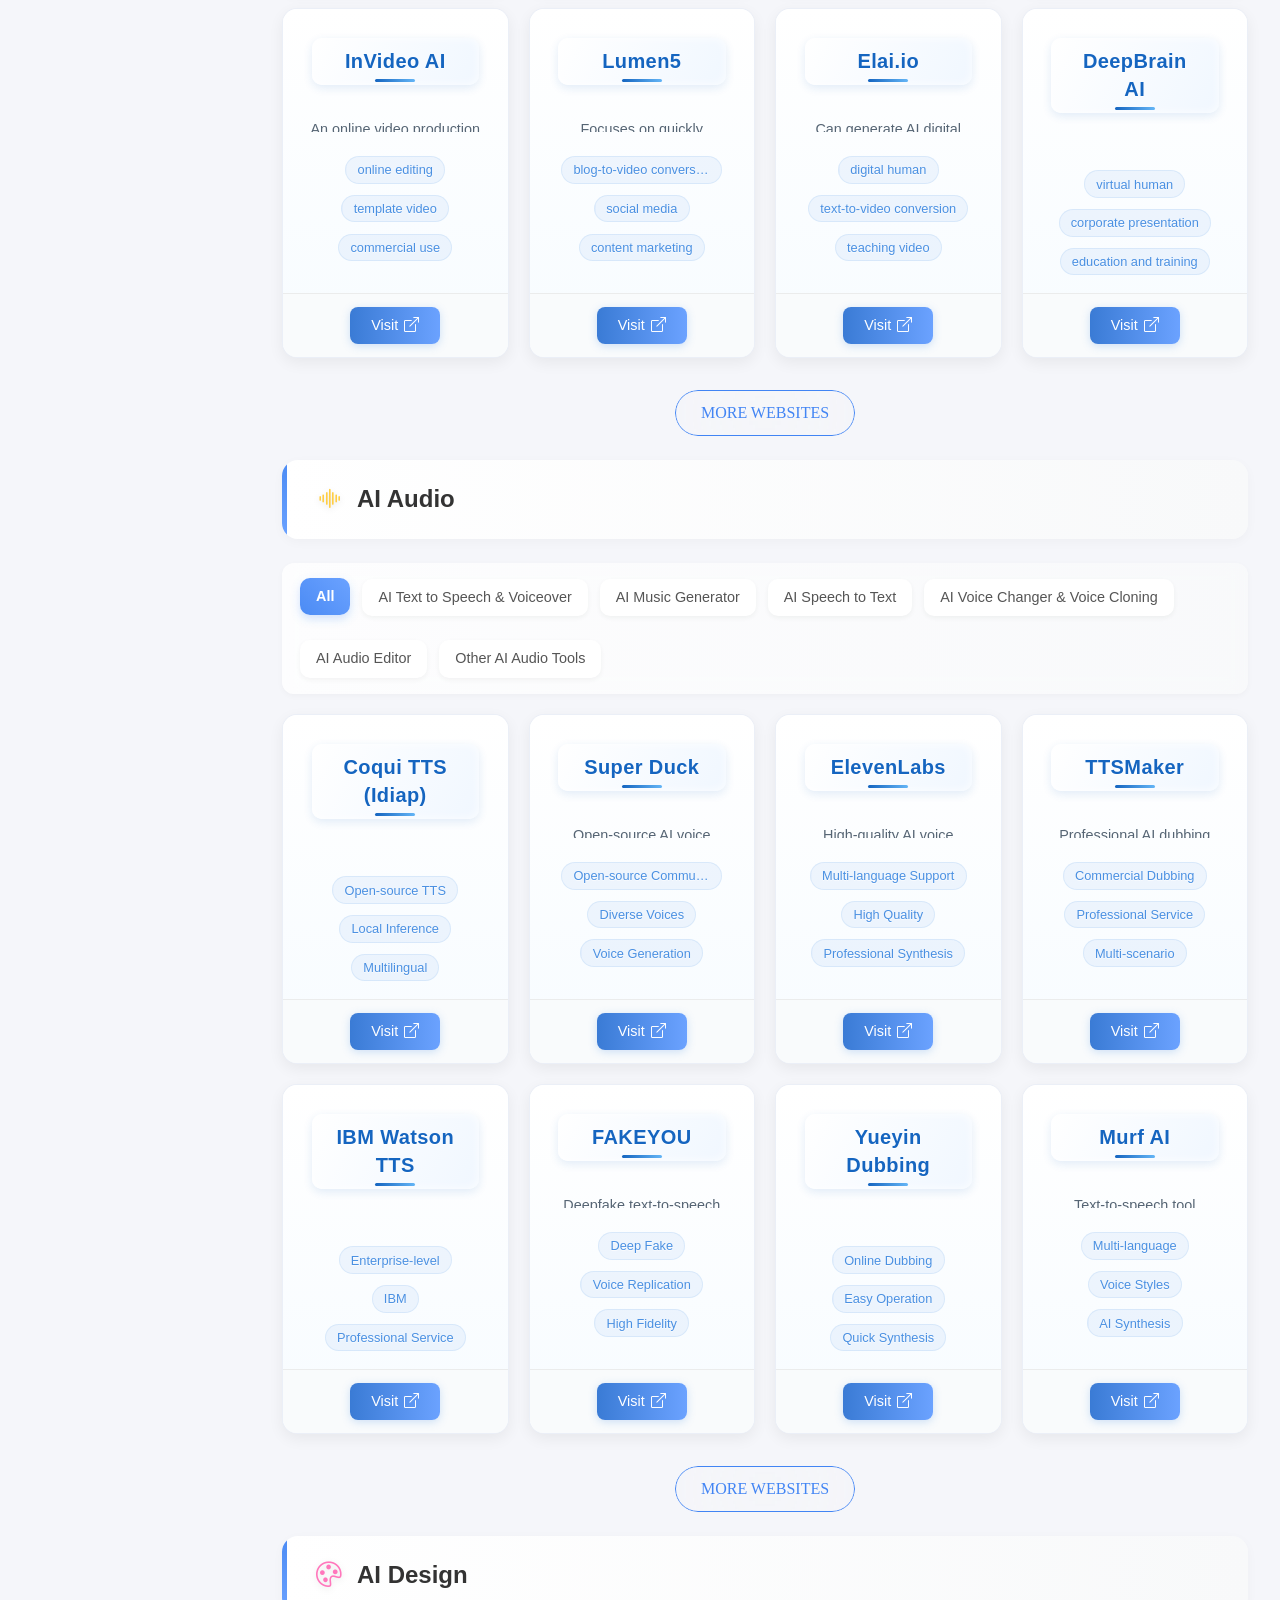
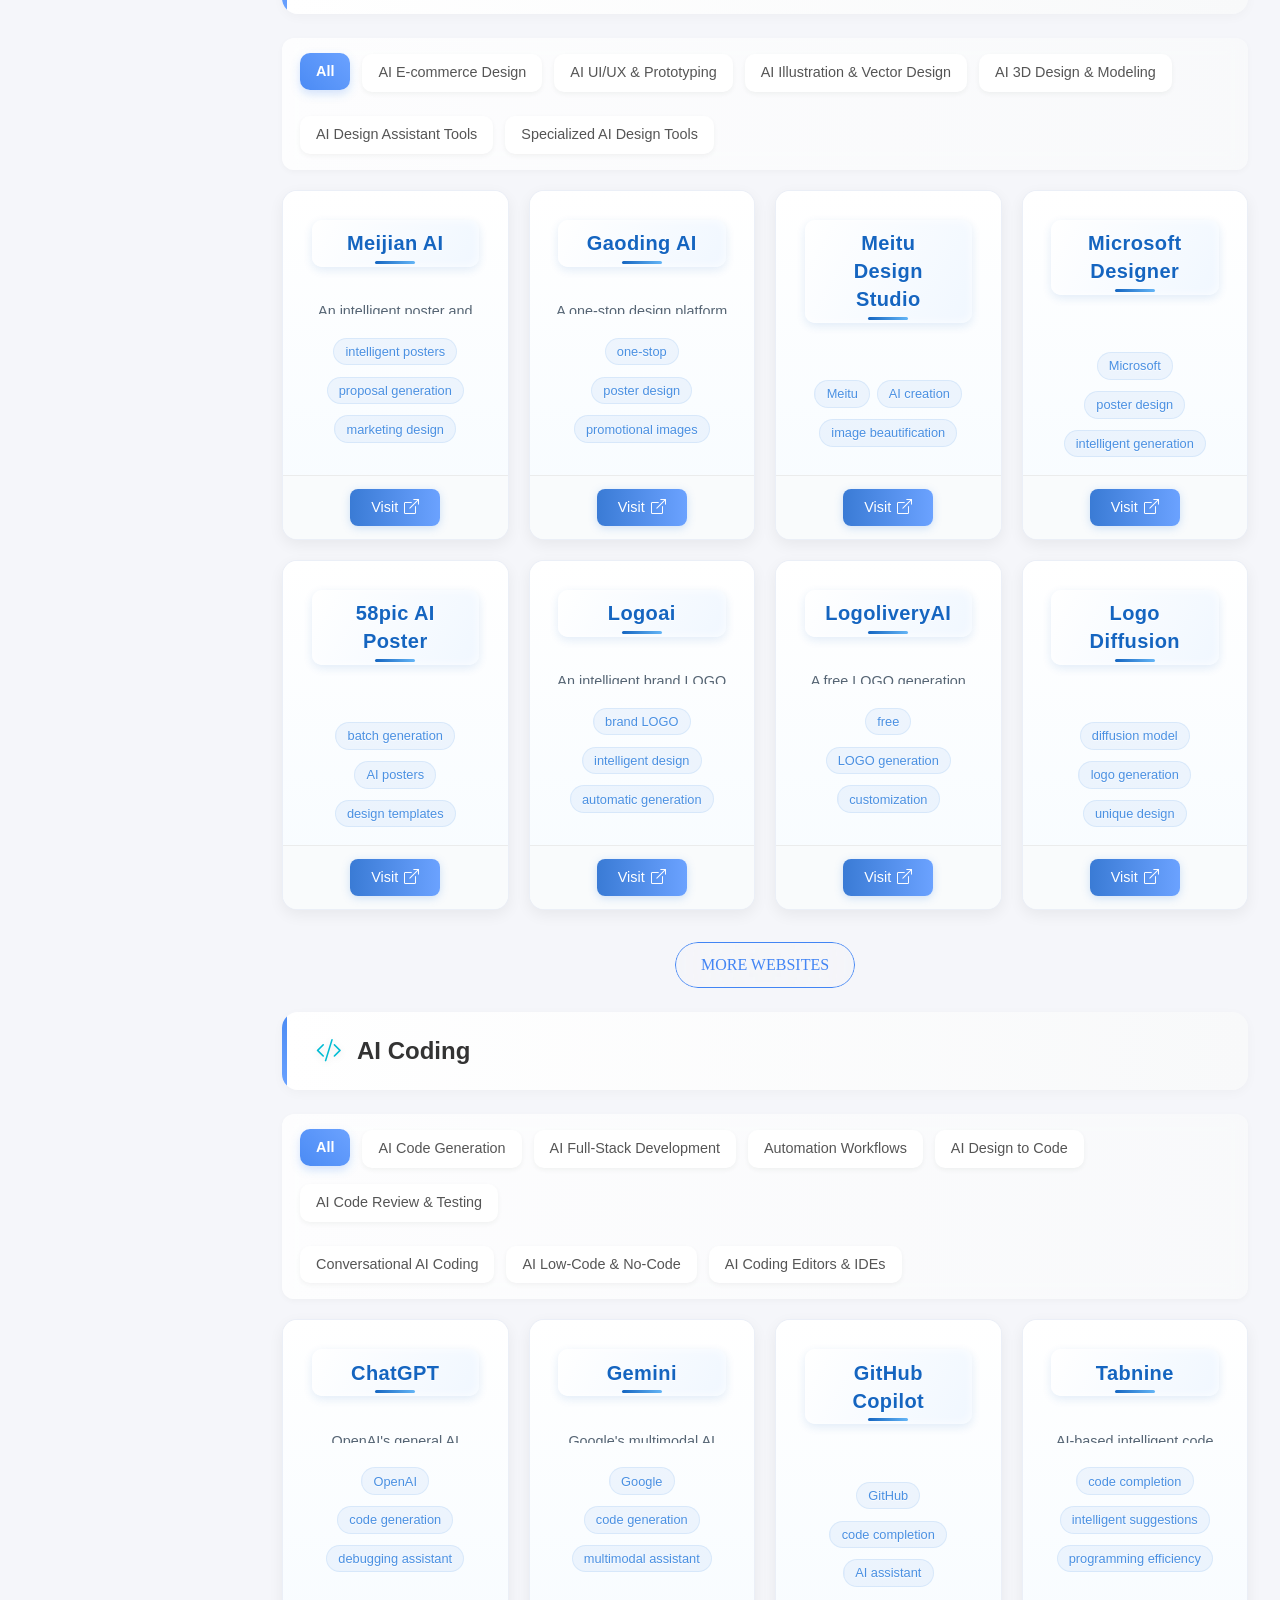
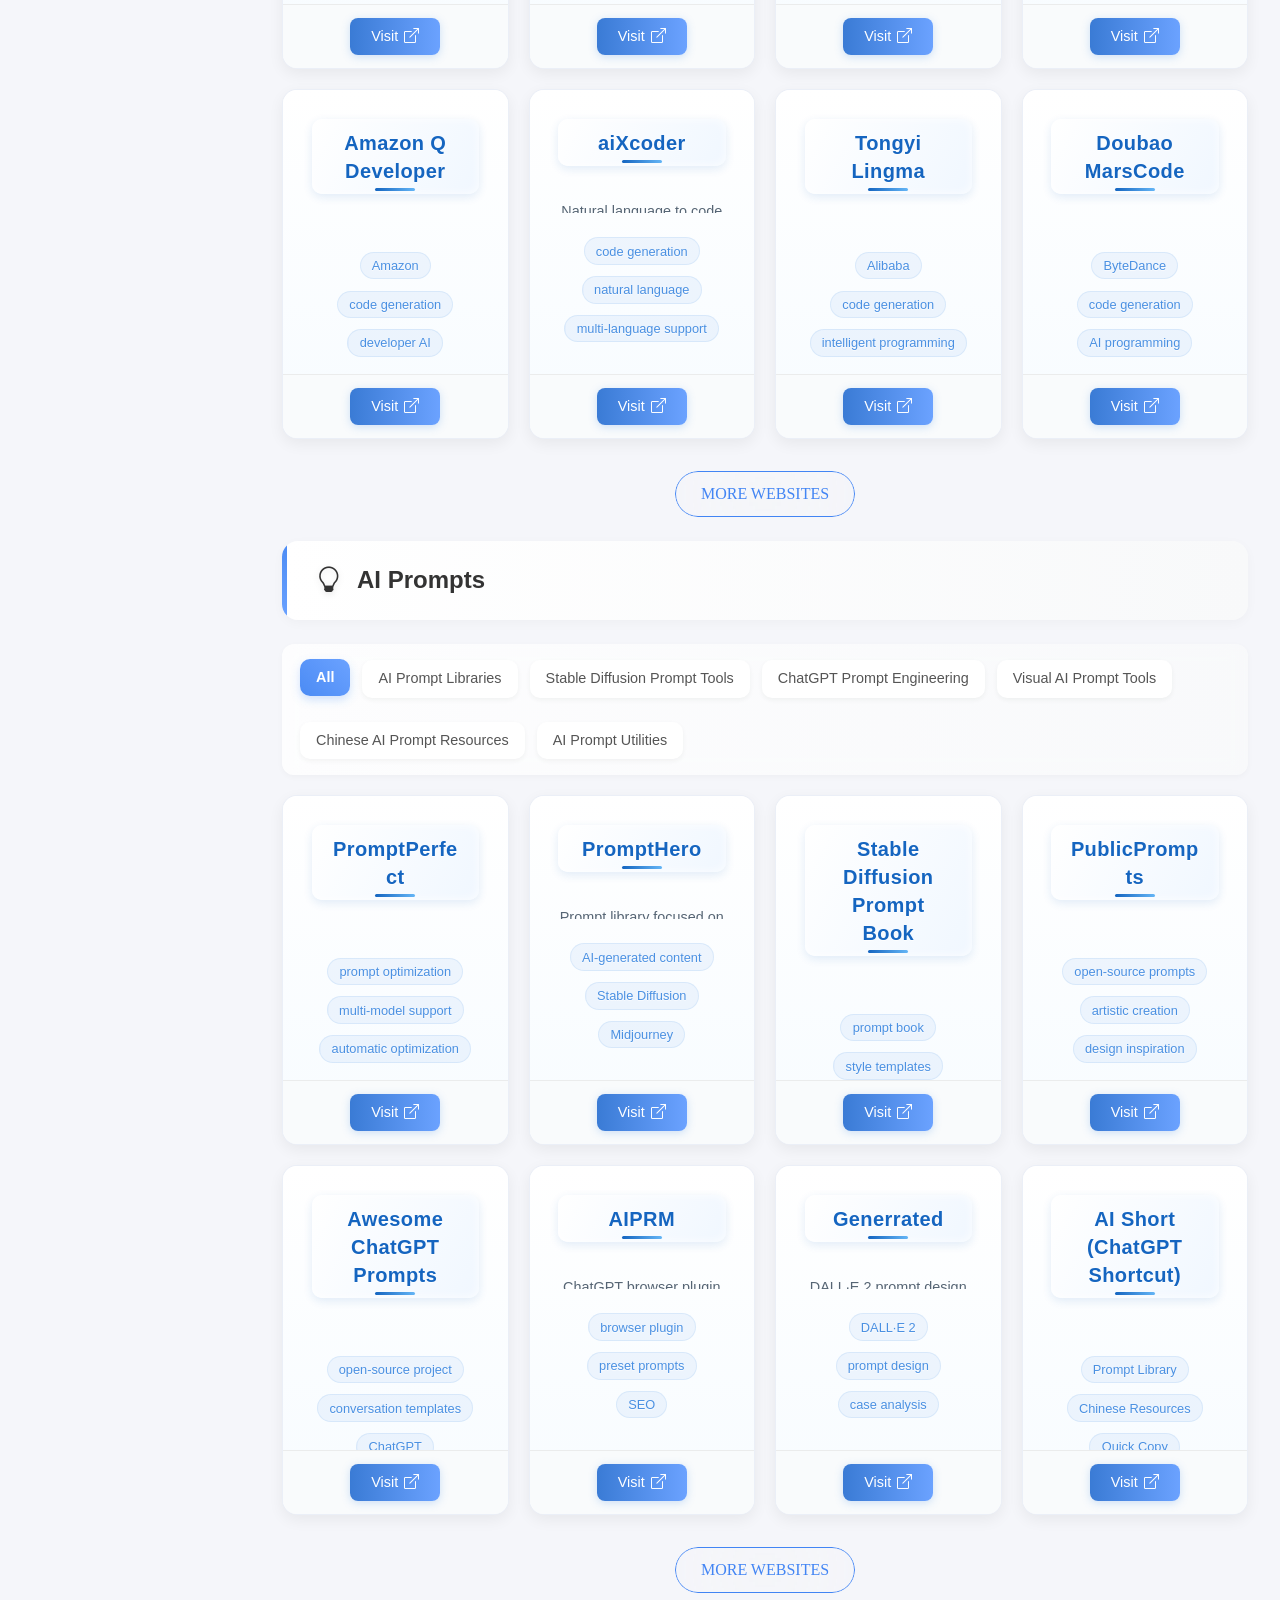
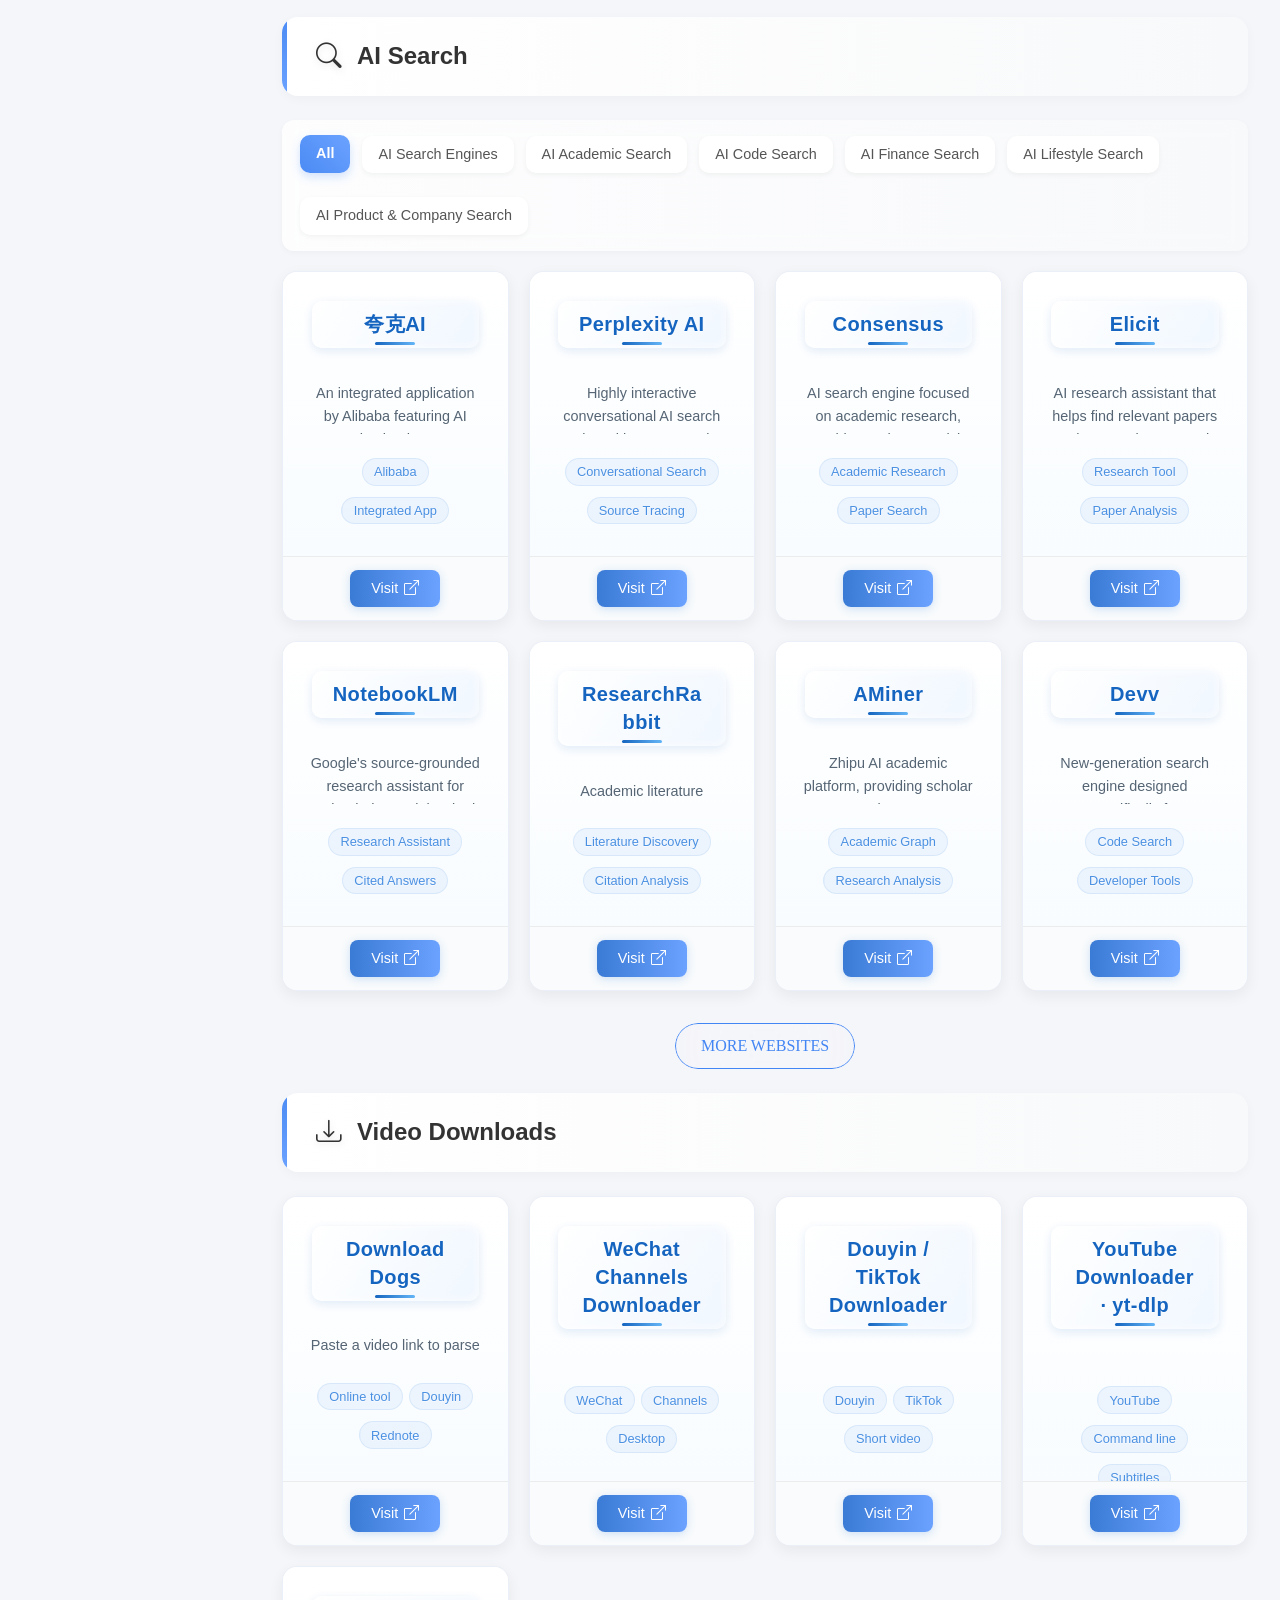
==== commit 95c0941b: "1" ====
--- a/en.html
+++ b/en.html
@@ -806,7 +806,7 @@
     </div>
 
     <!-- JavaScript dependencies -->
-    <script src="js/sites-data-en.js?v=video-downloads-20261123"></script>
+    <script src="js/sites-data-en.js?v=download-dogs-20261123"></script>
     <script src="js/language.js"></script>
     <script src="js/scripts.js?v=video-downloads-20261123"></script>
 
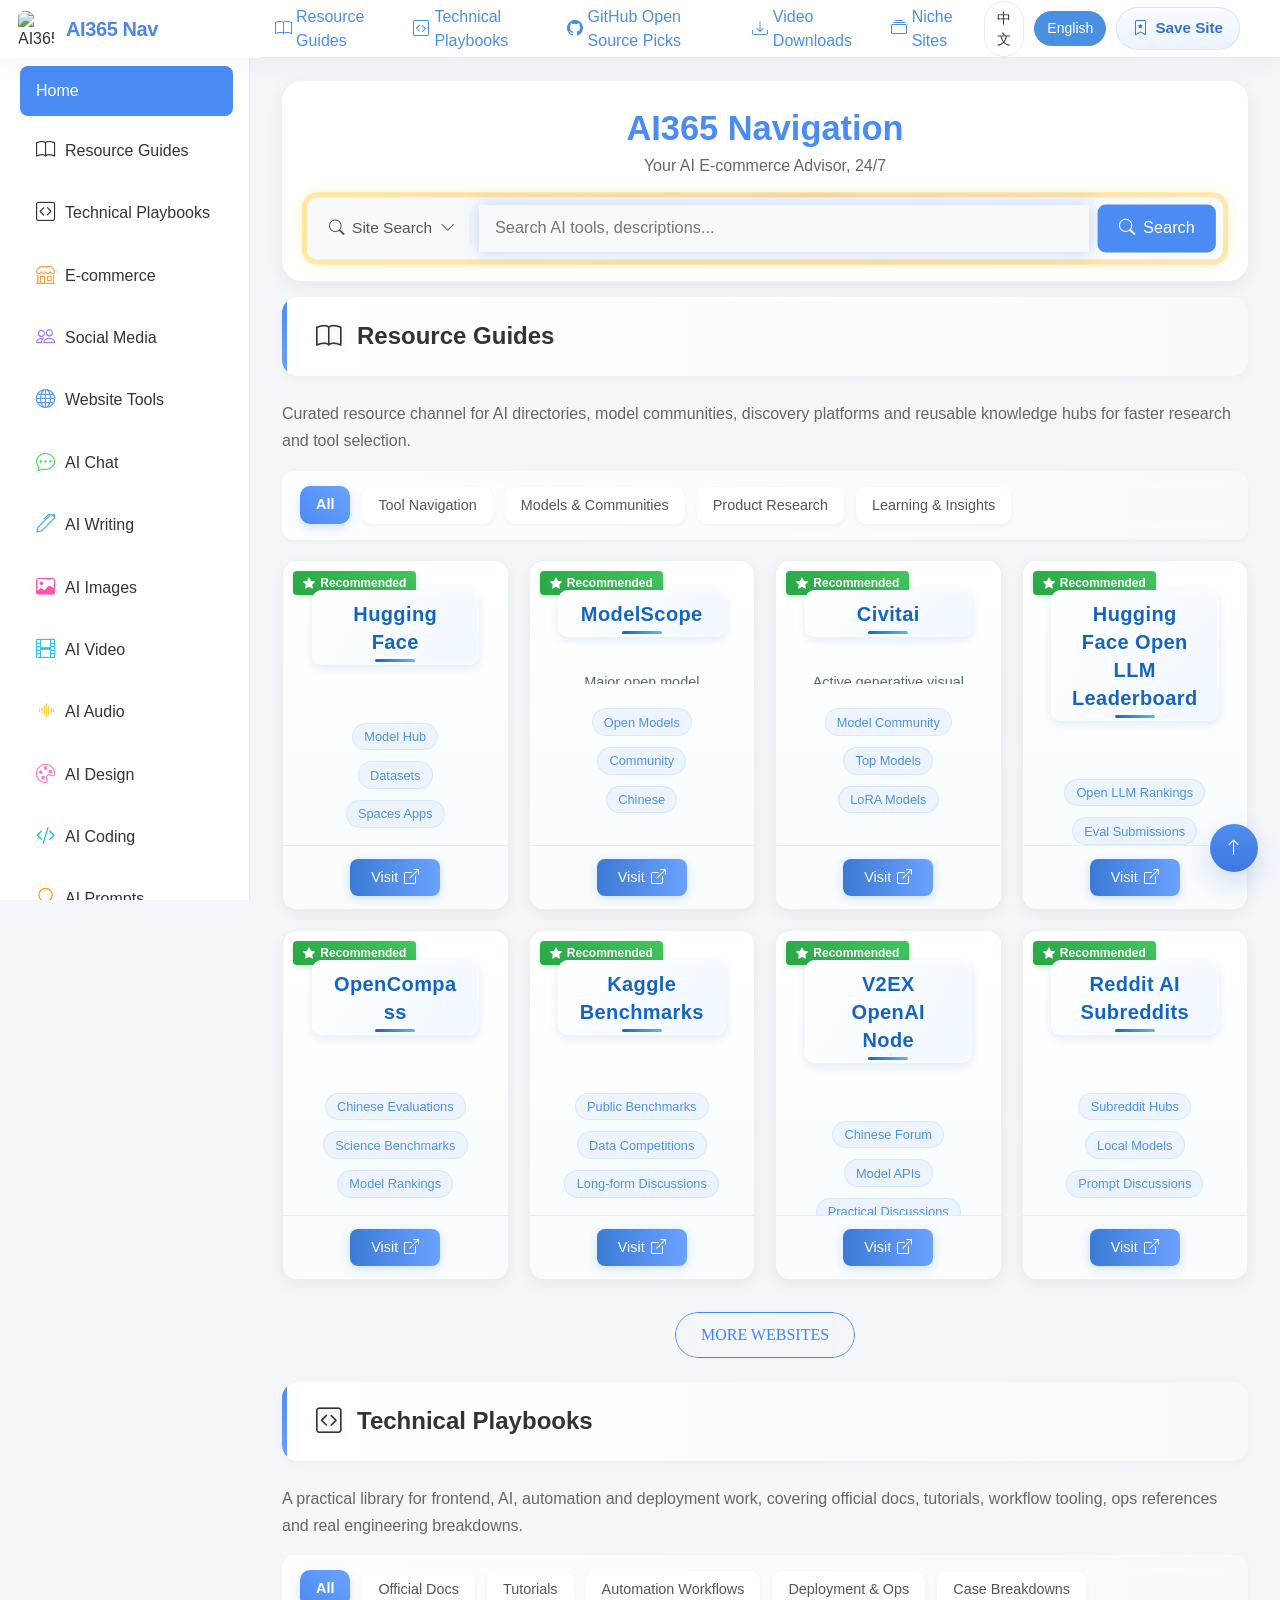
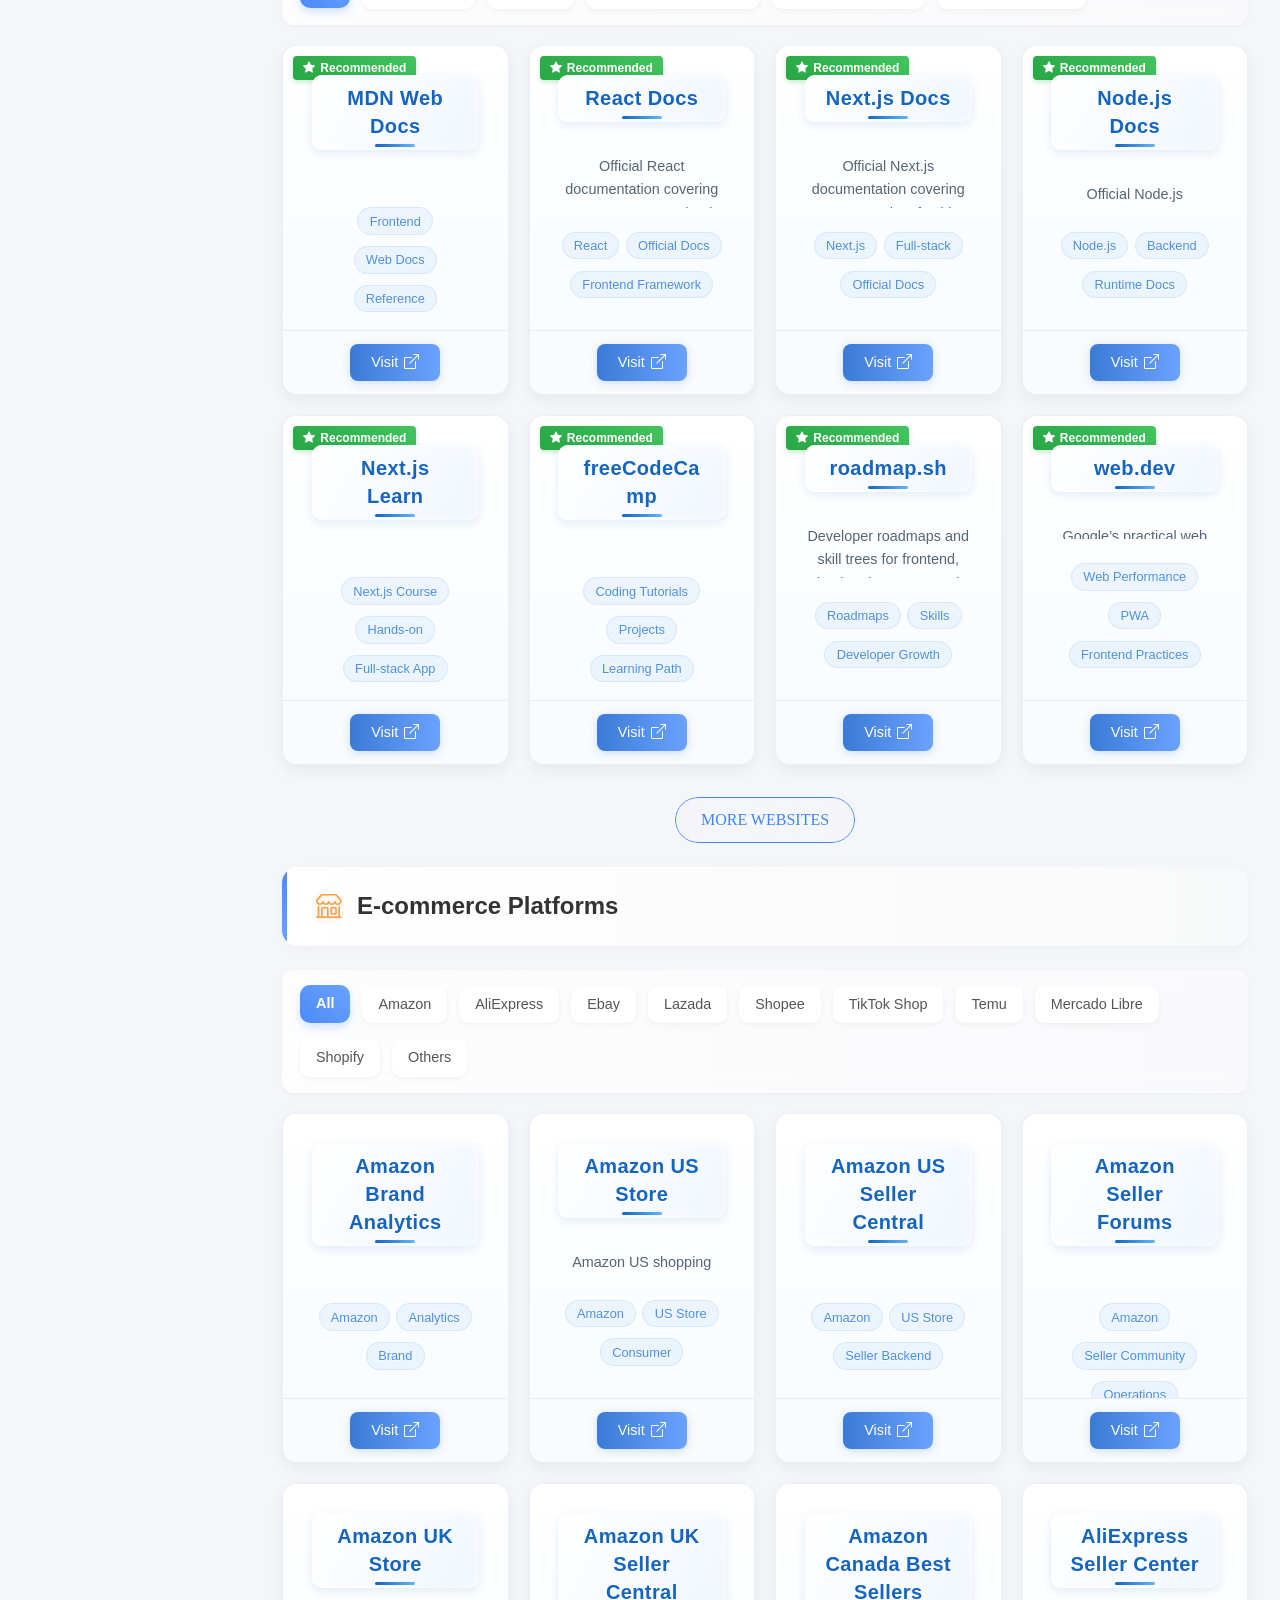
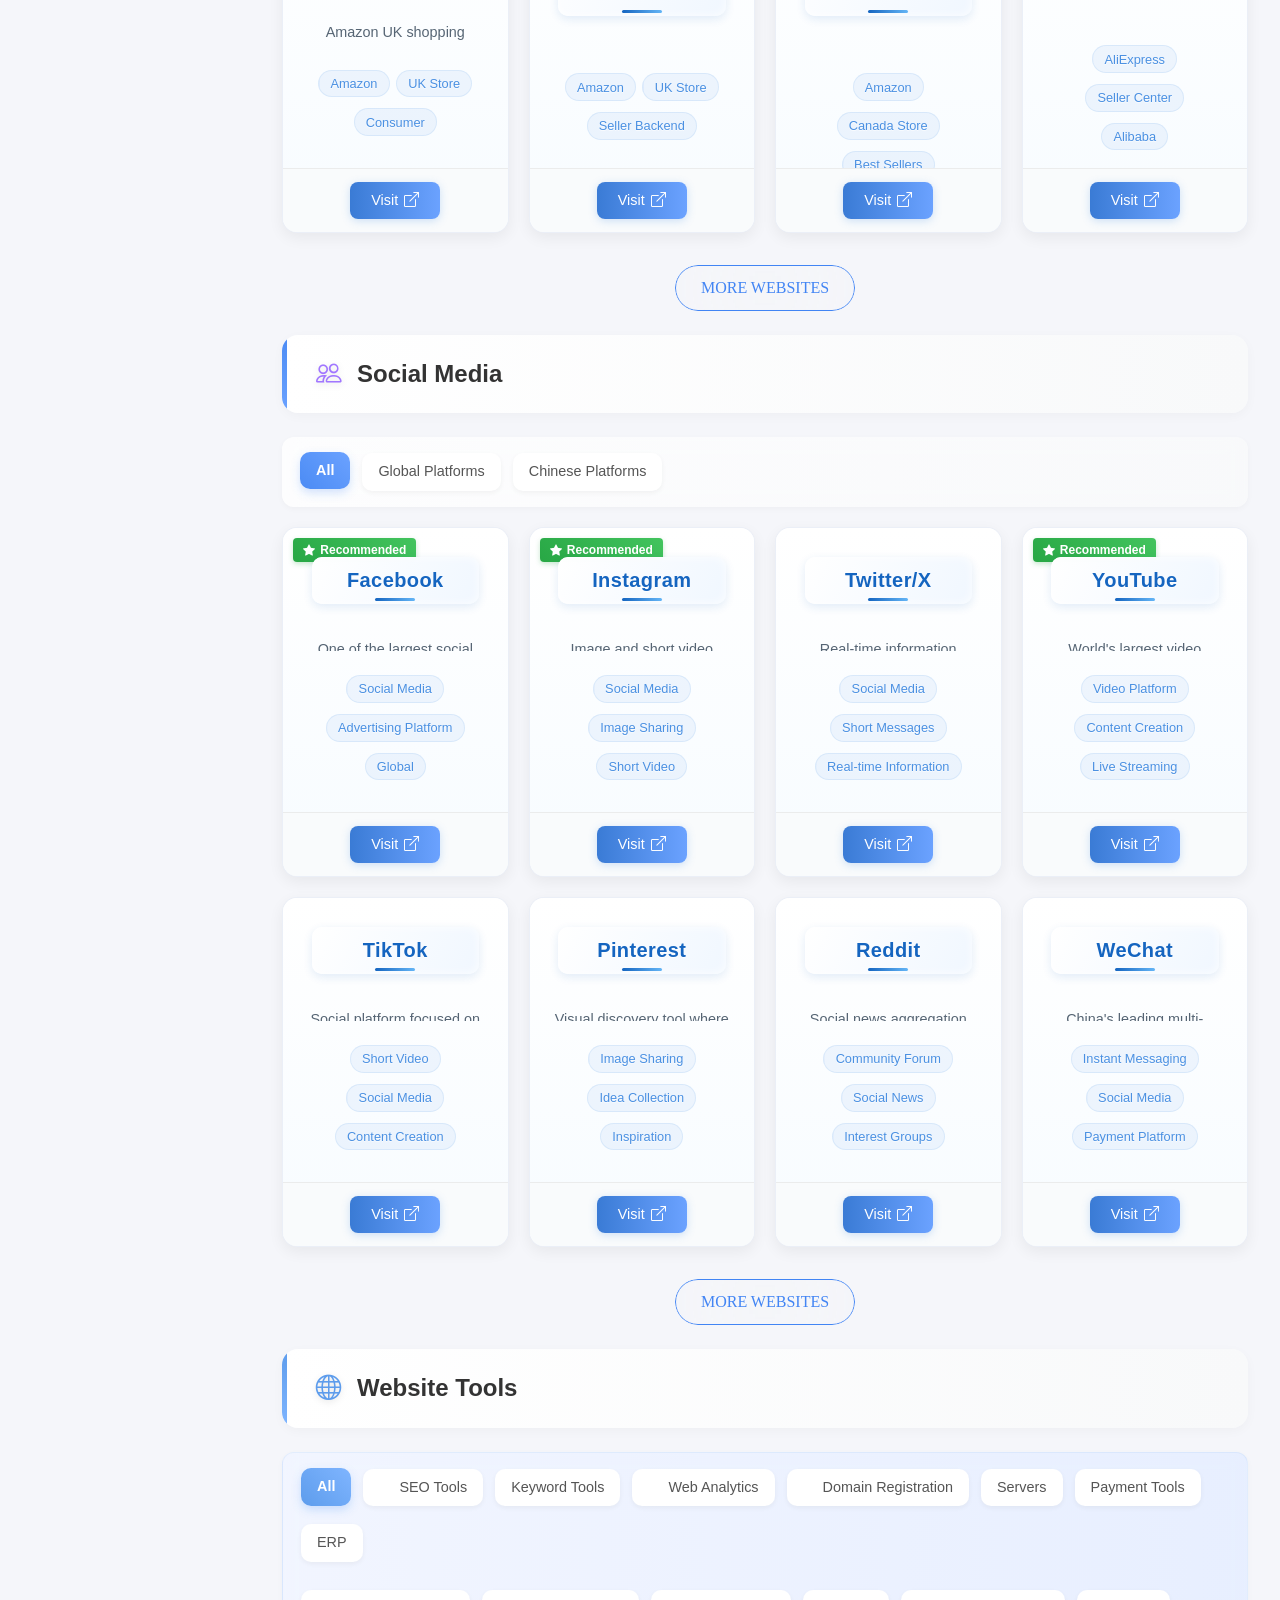
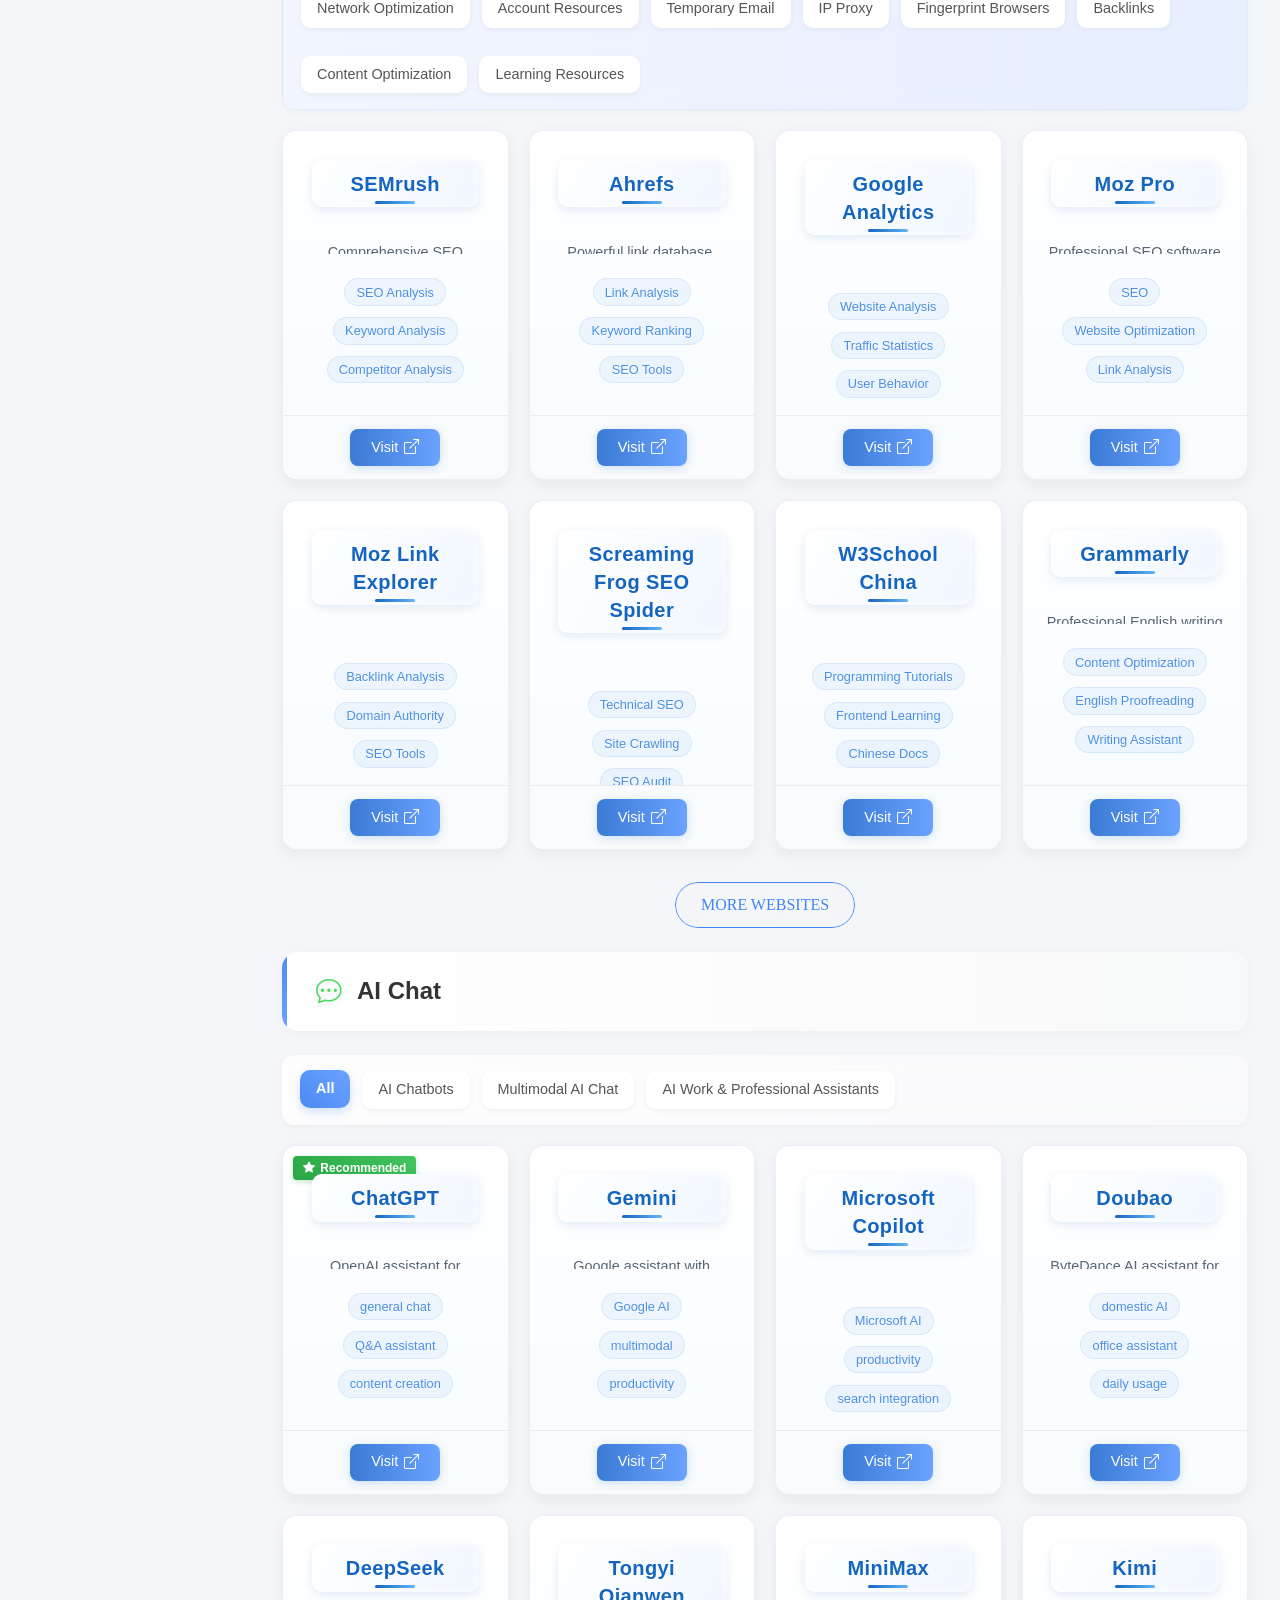
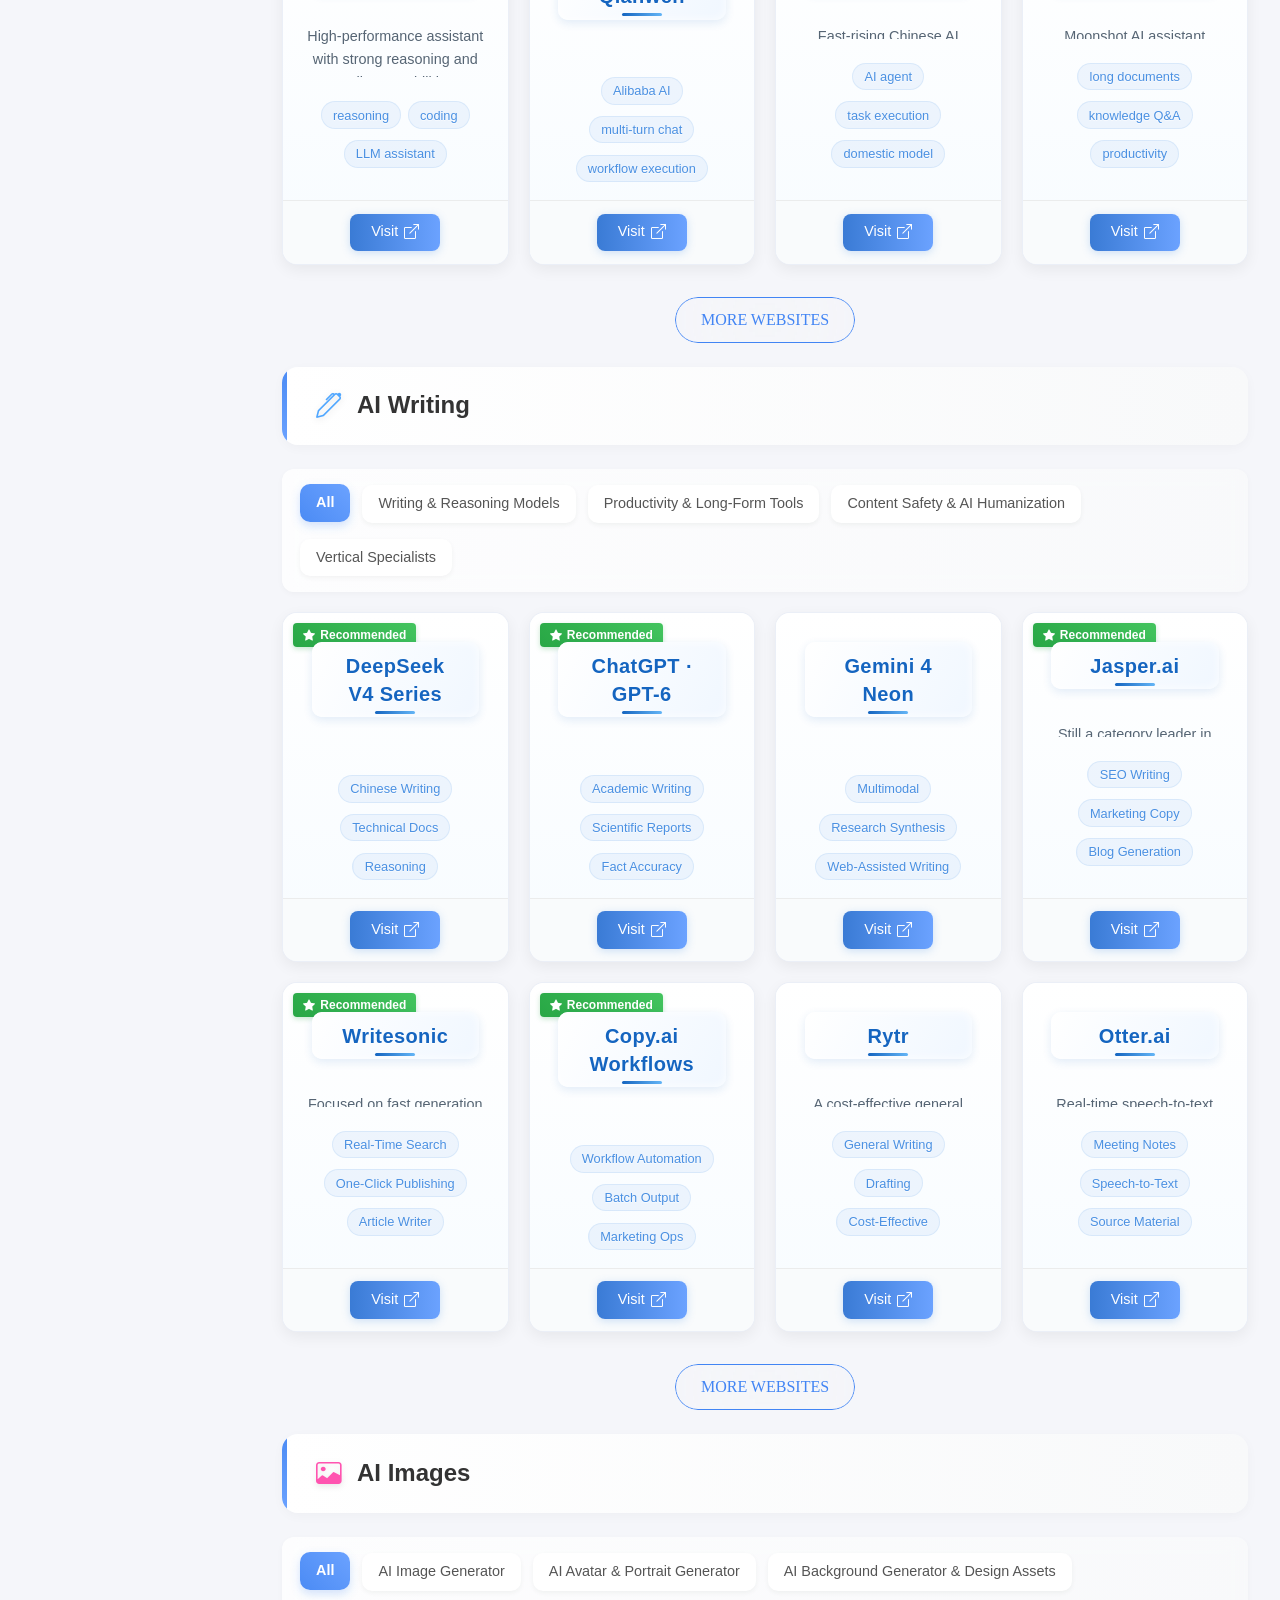
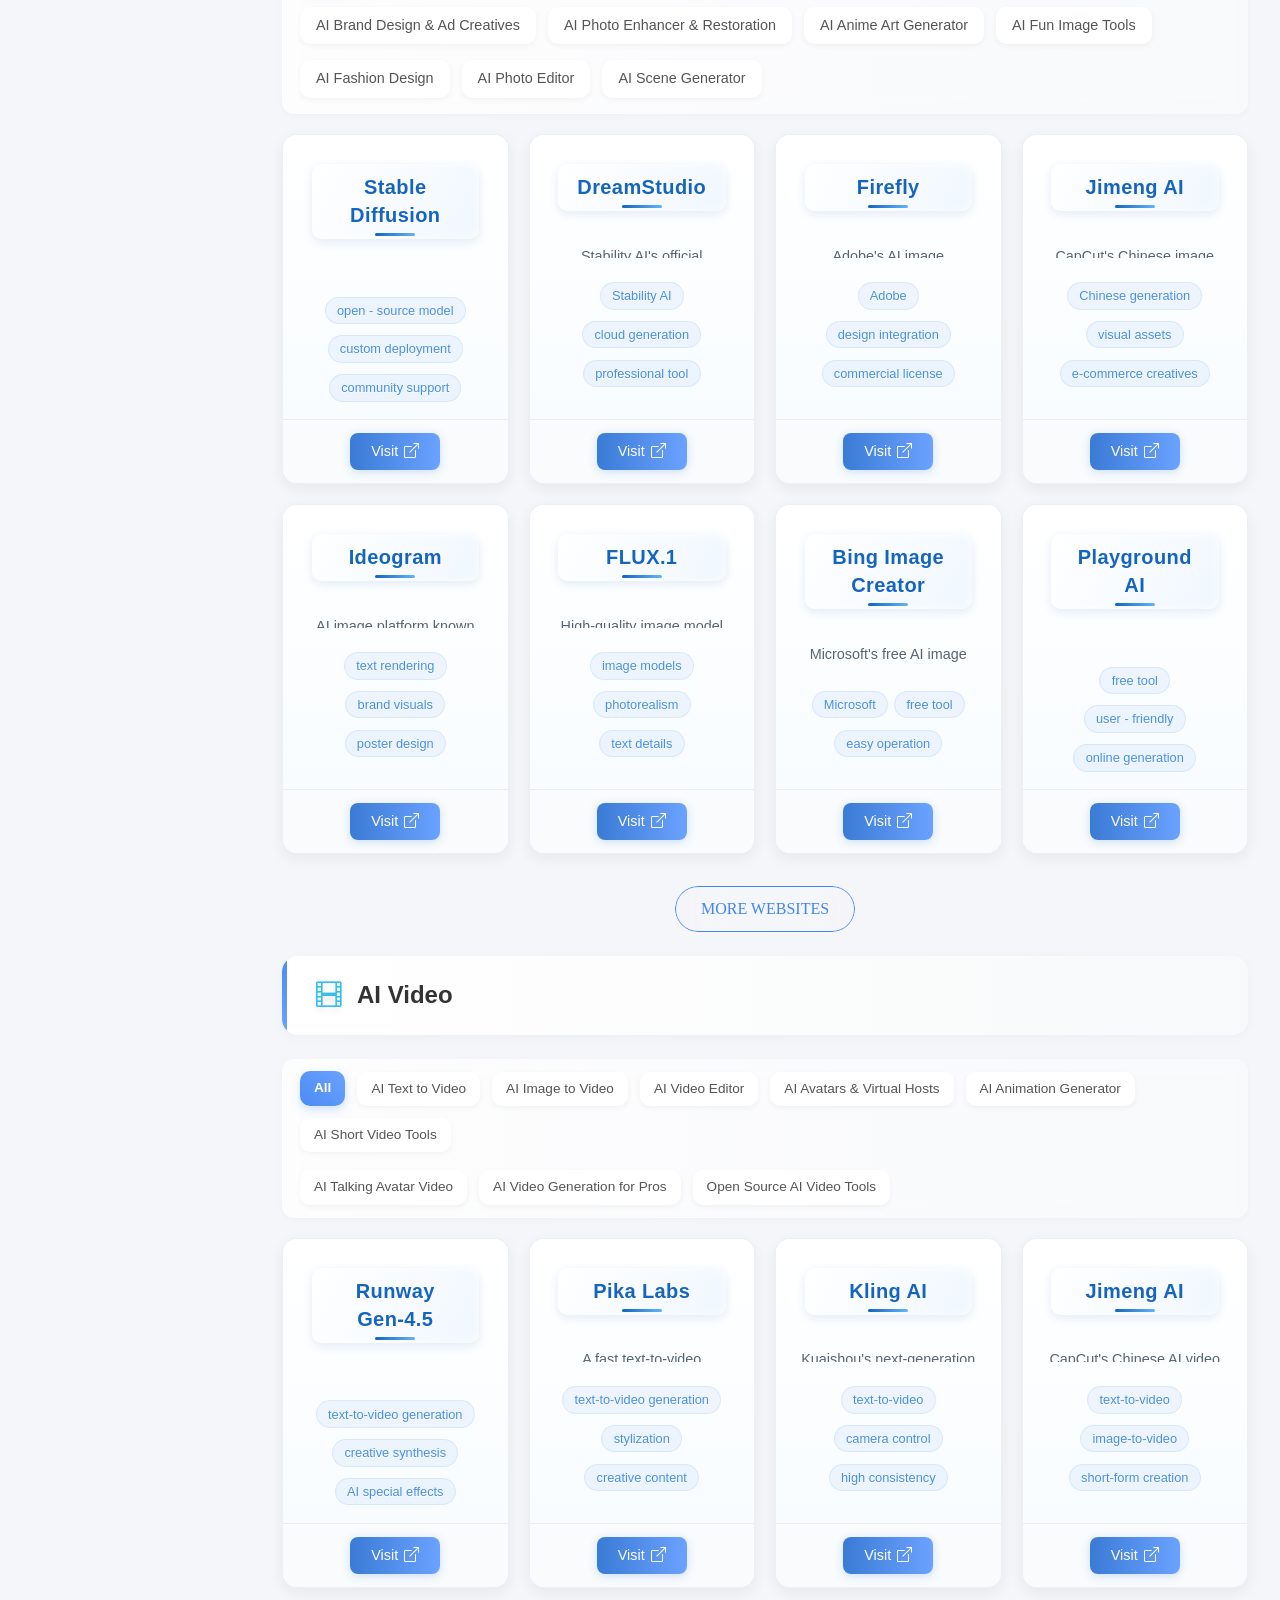
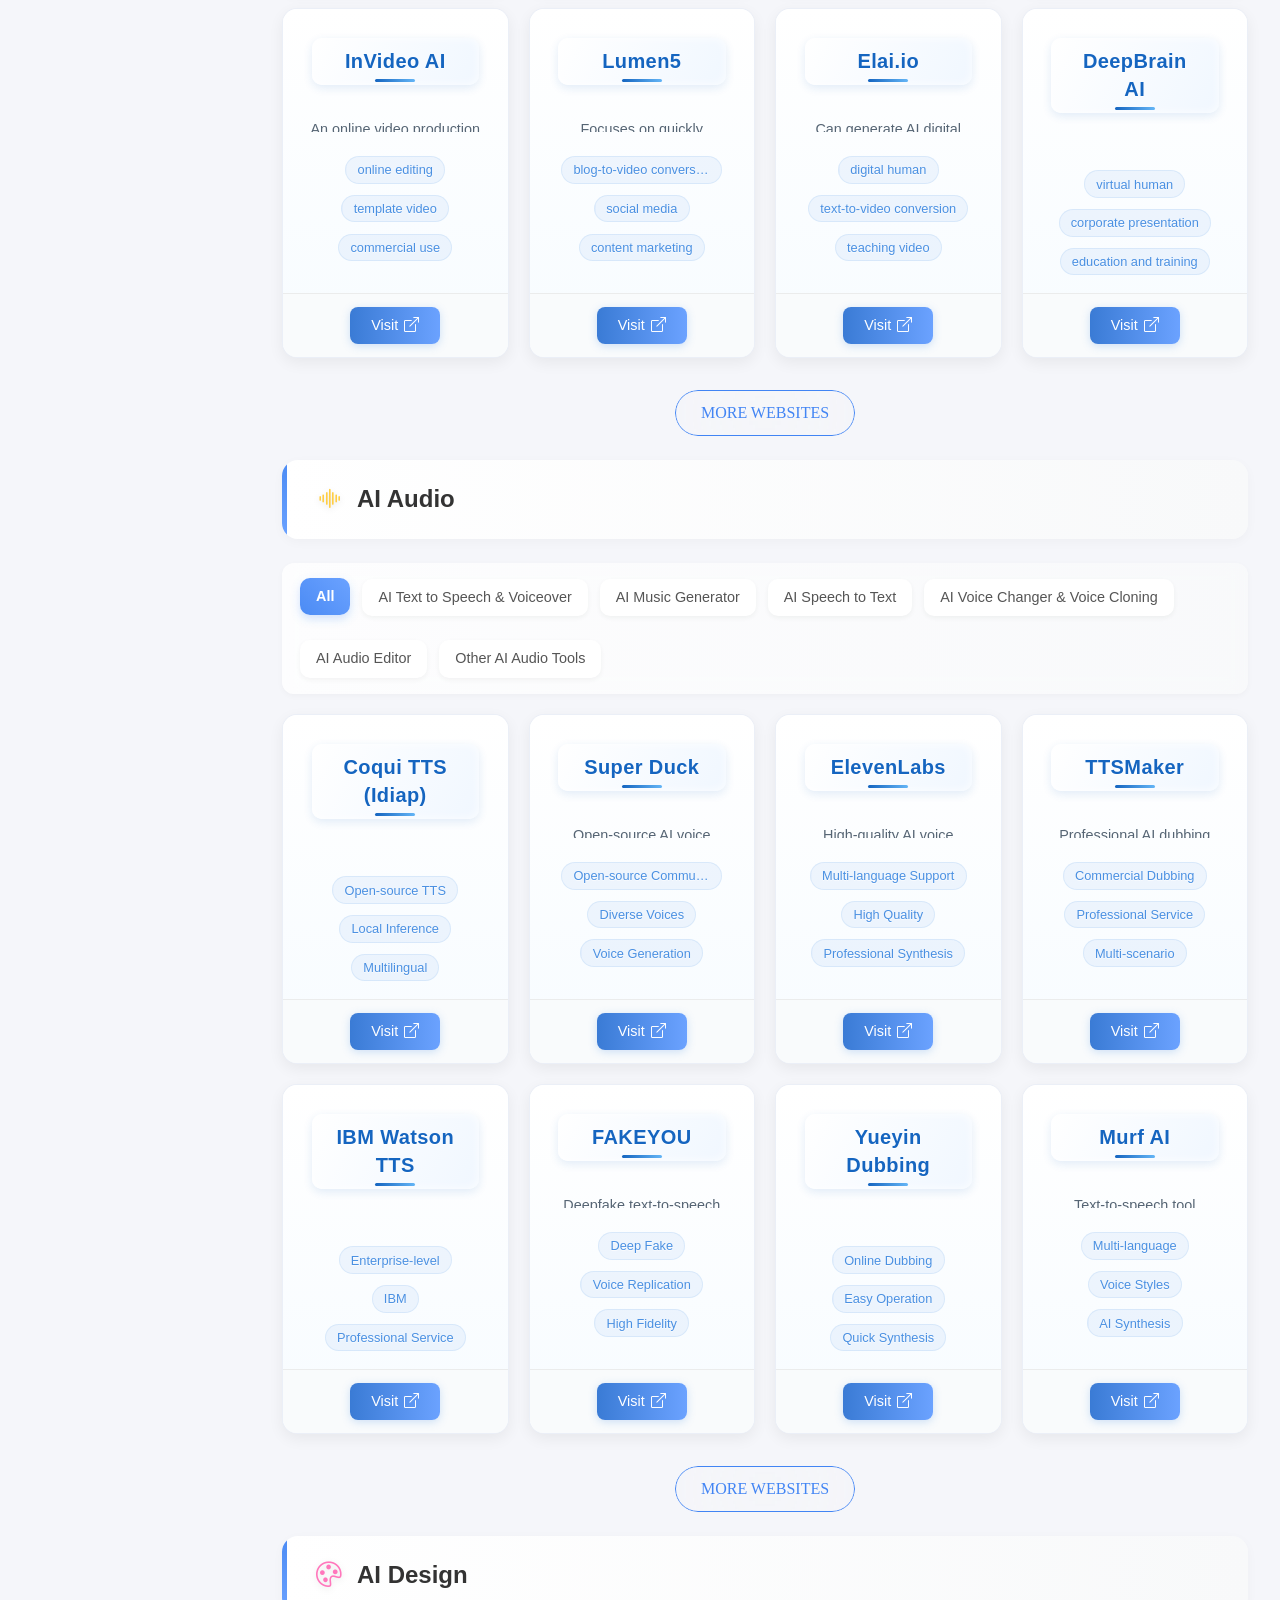
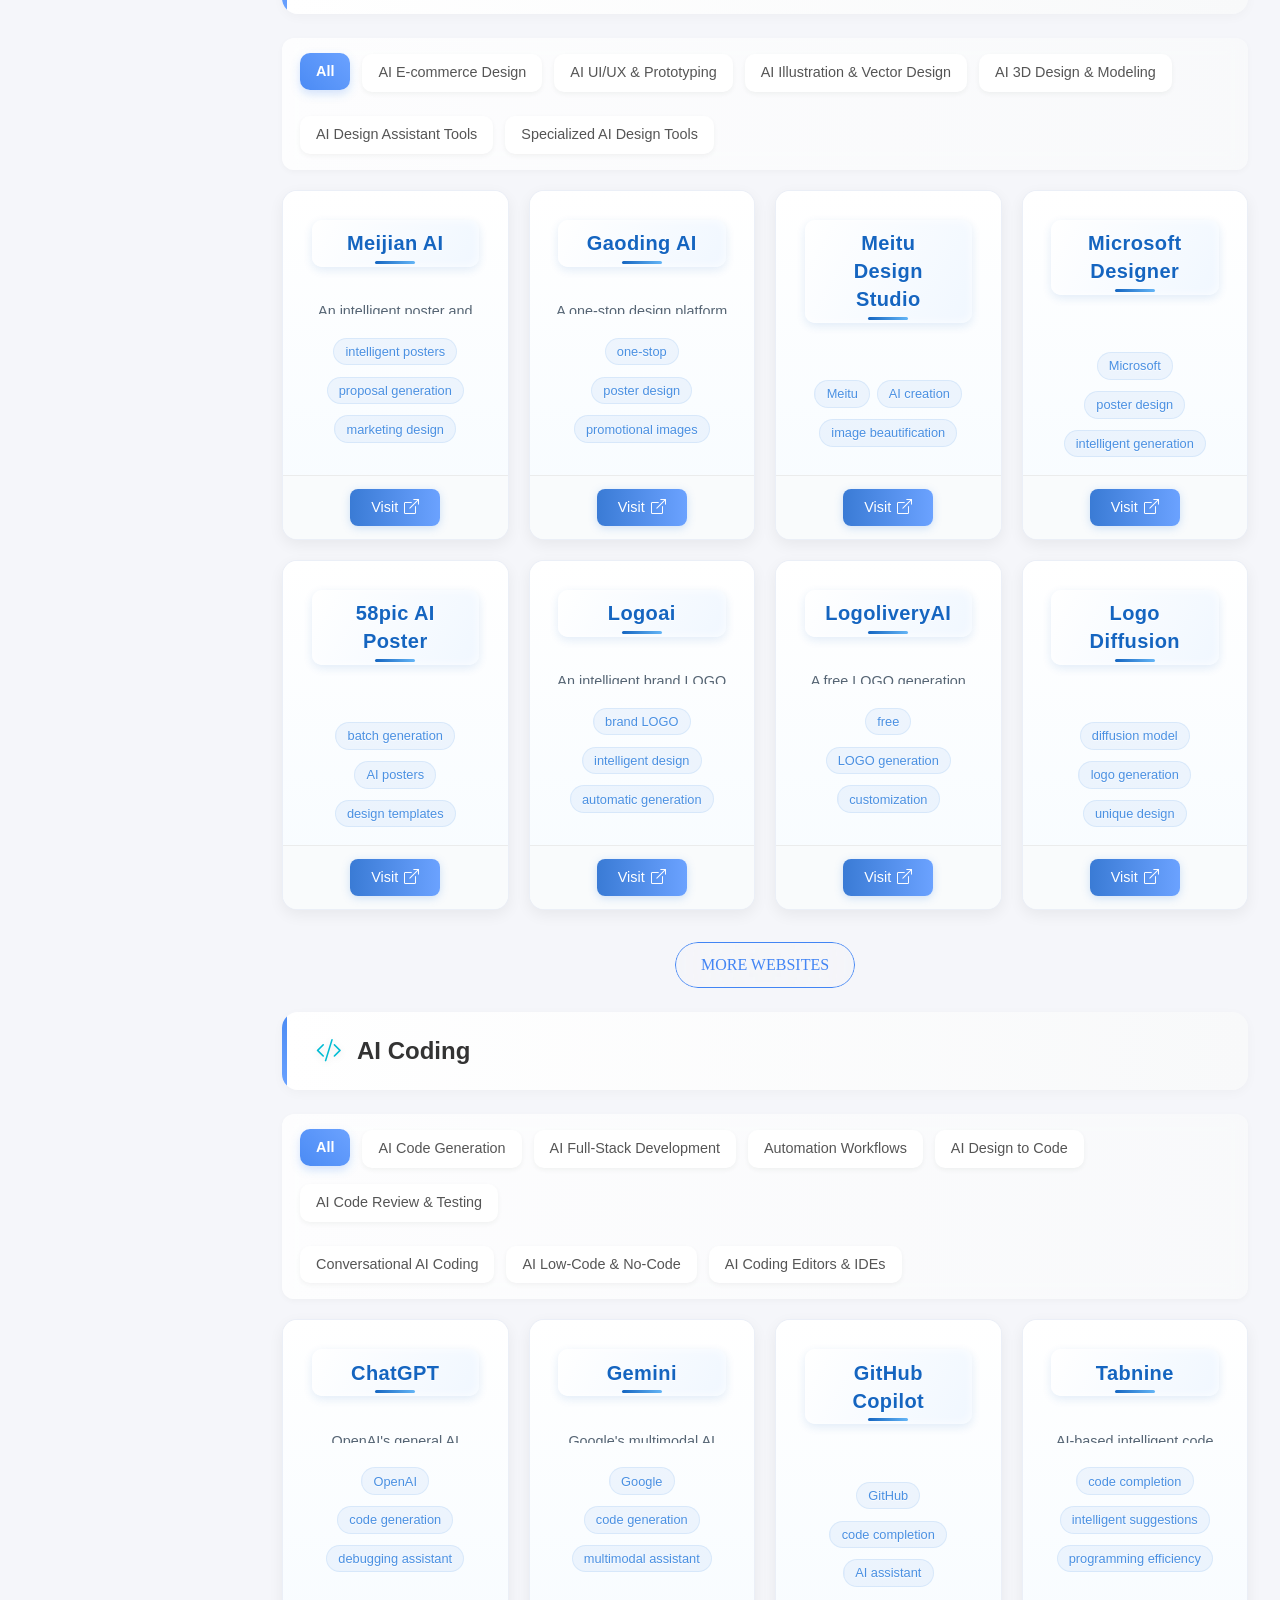
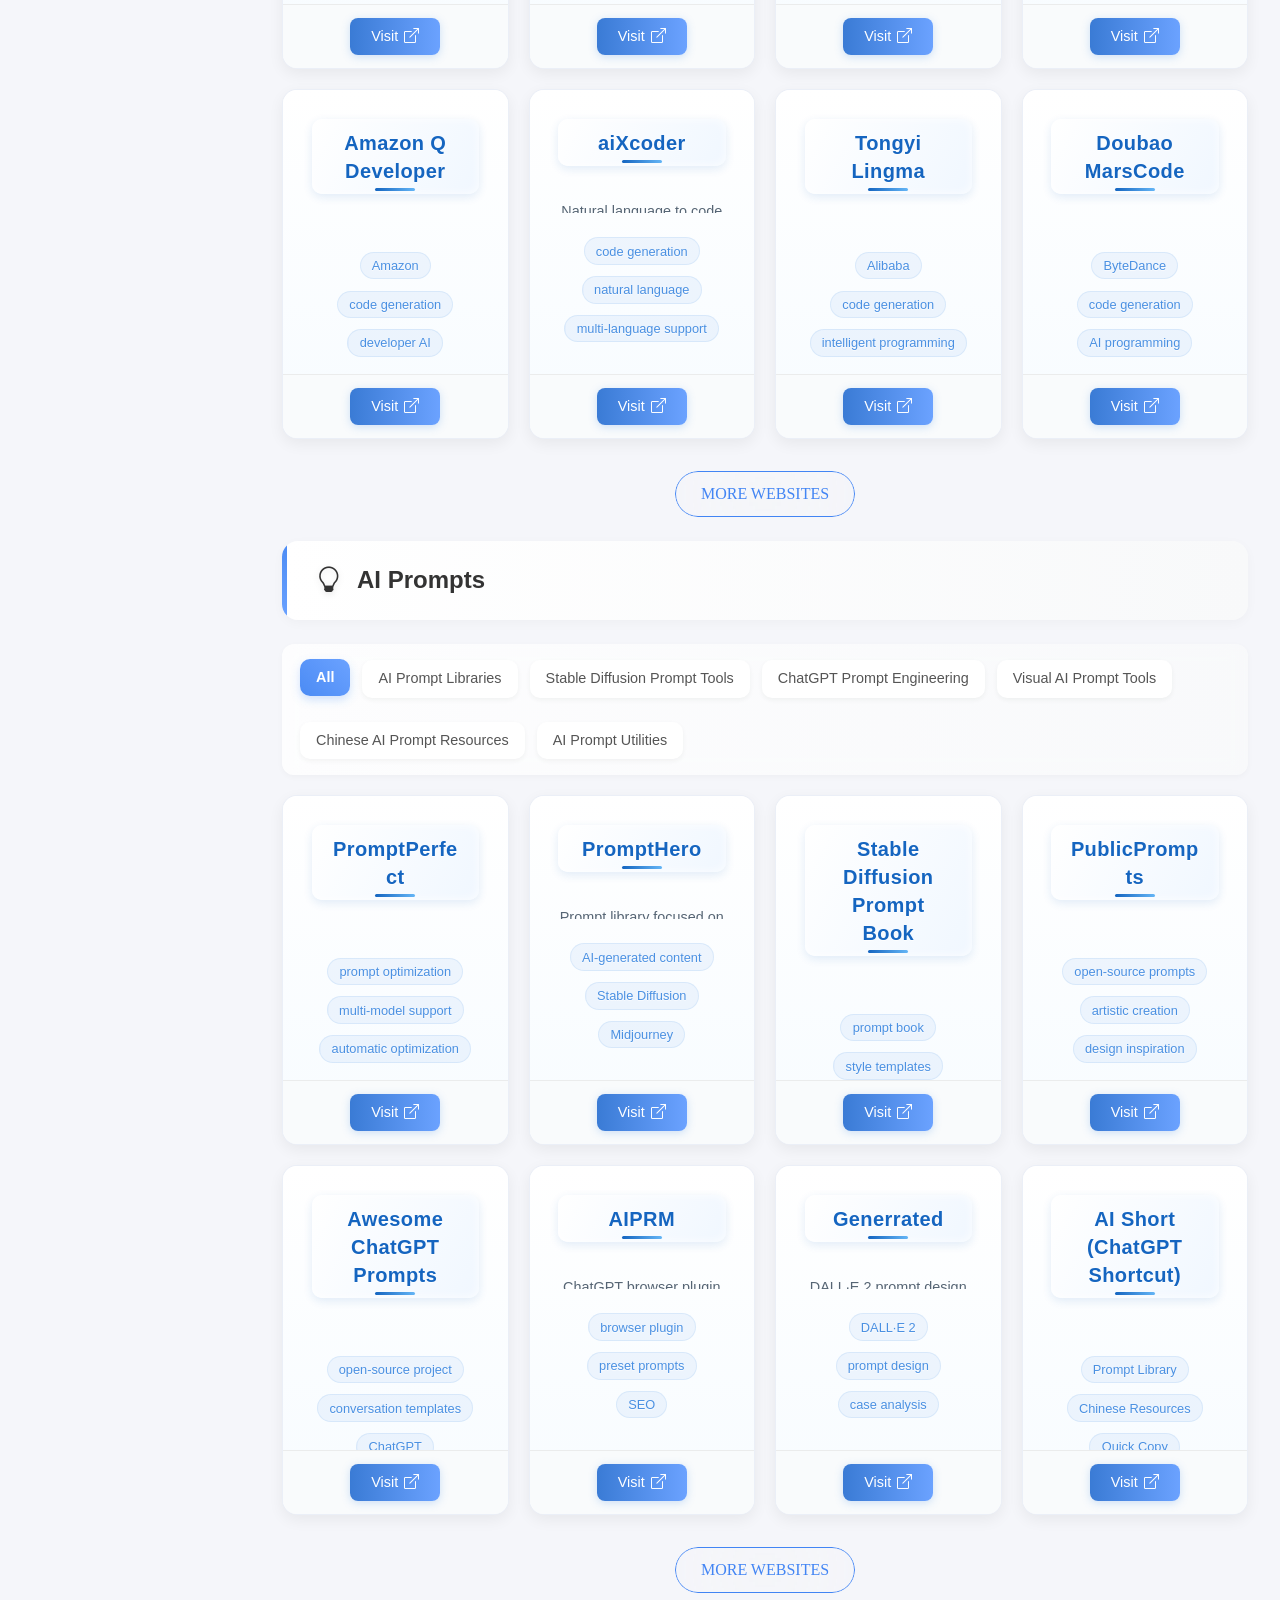
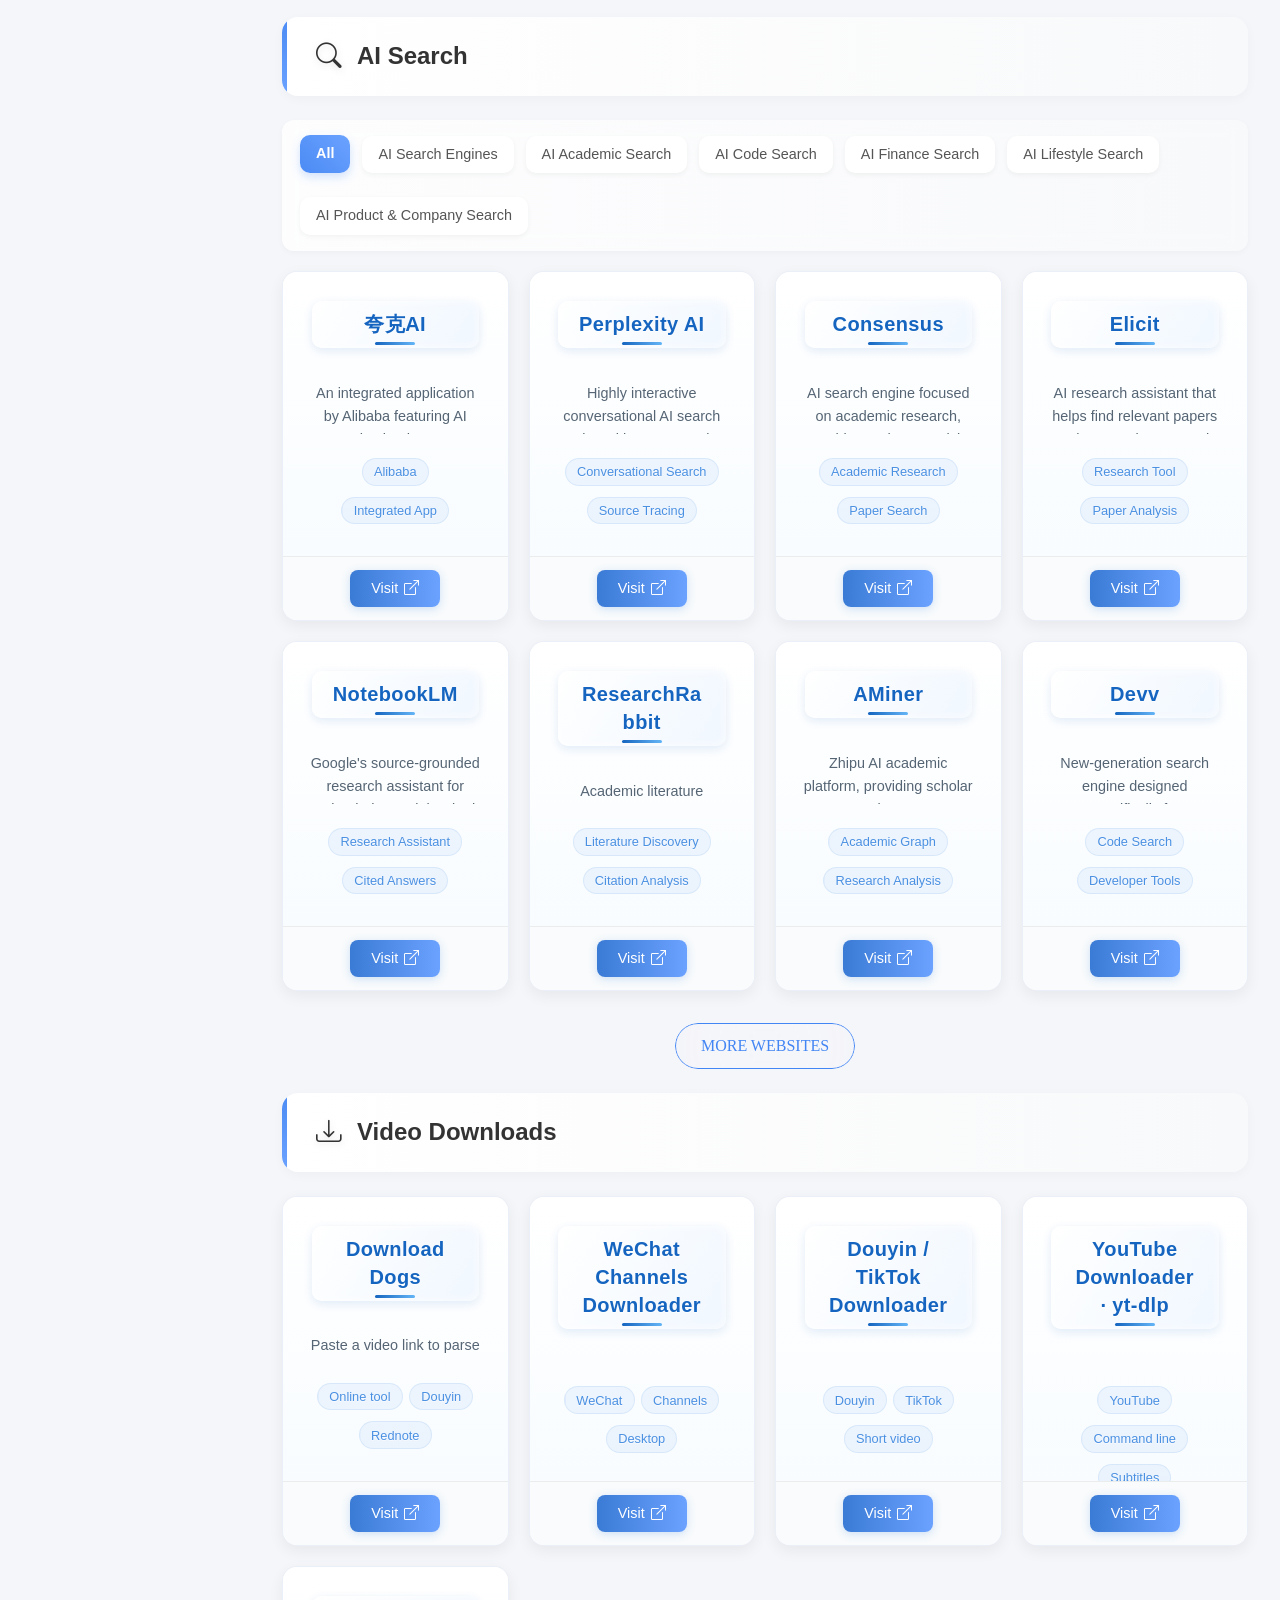
==== commit db58e108: "2" ====
--- a/en.html
+++ b/en.html
@@ -806,7 +806,7 @@
     </div>
 
     <!-- JavaScript dependencies -->
-    <script src="js/sites-data-en.js?v=download-dogs-20261123"></script>
+    <script src="js/sites-data-en.js?v=2-20261123"></script>
     <script src="js/language.js"></script>
     <script src="js/scripts.js?v=video-downloads-20261123"></script>
 
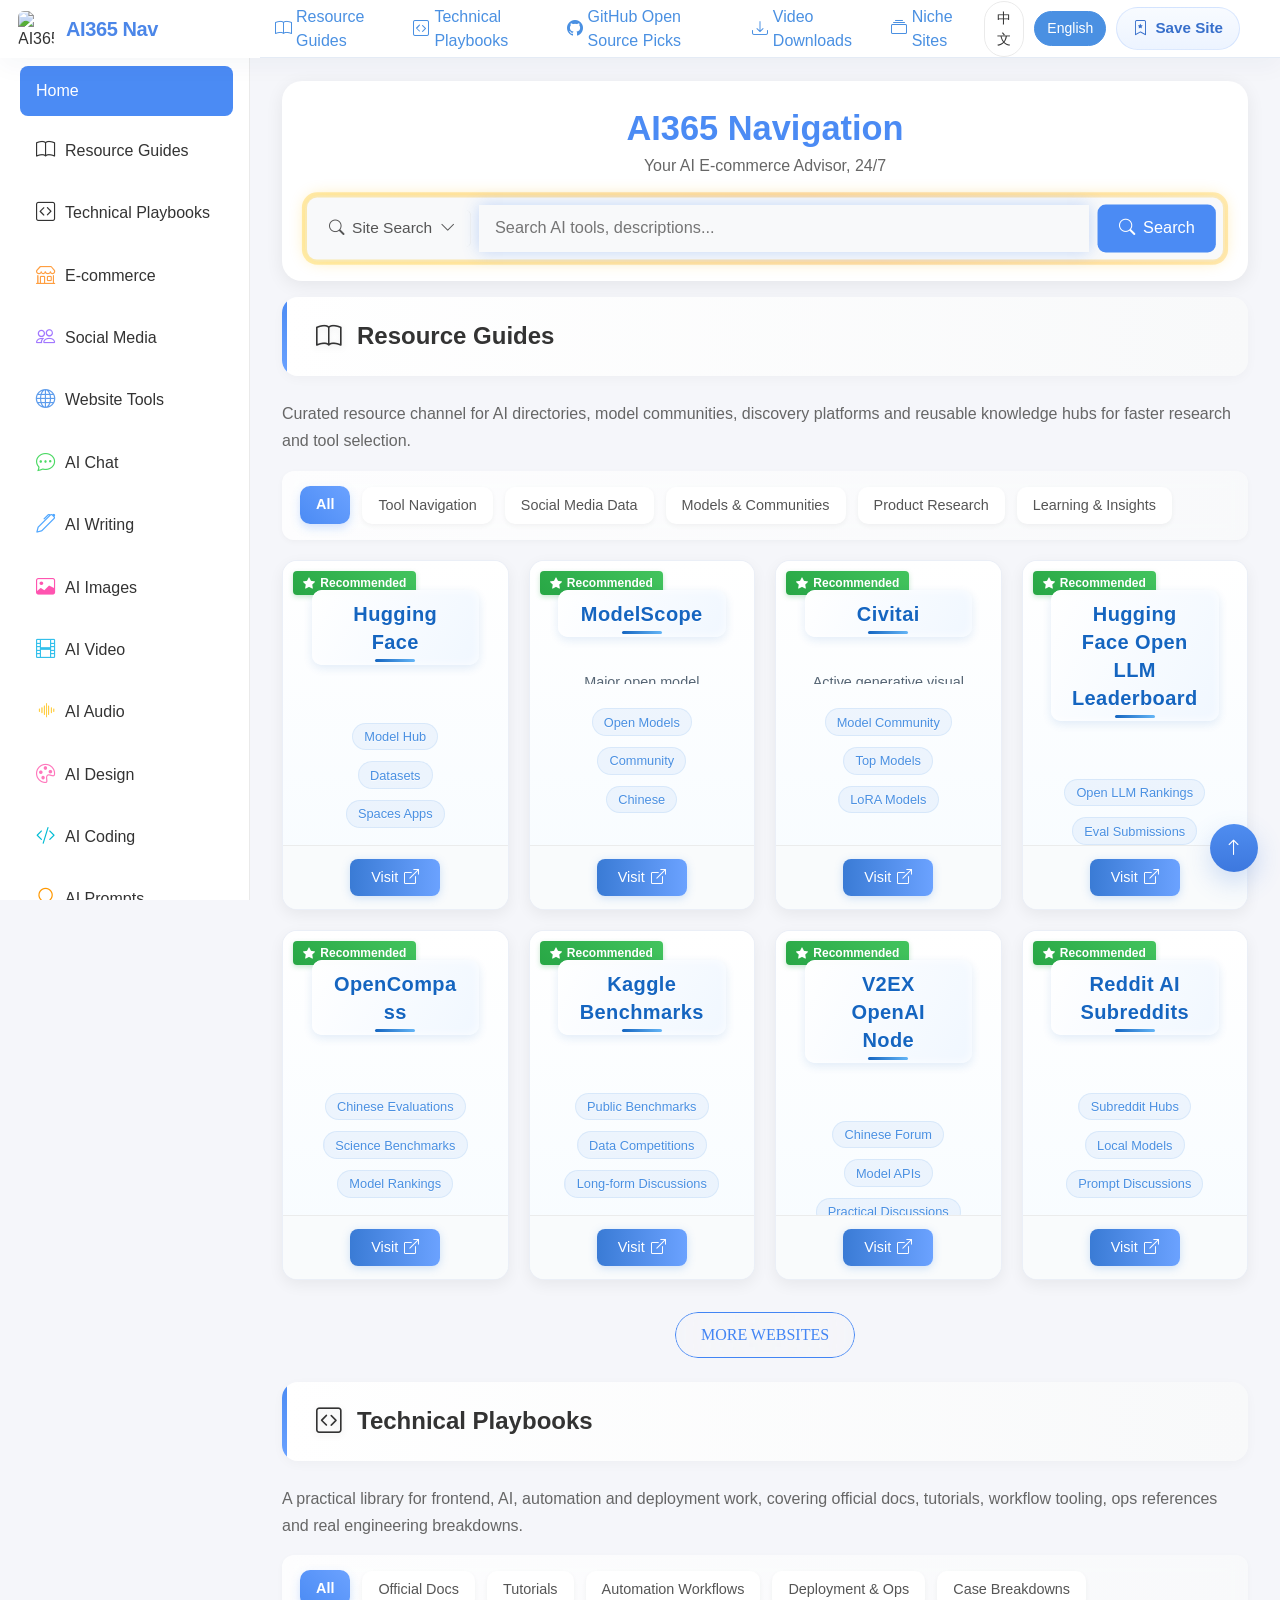
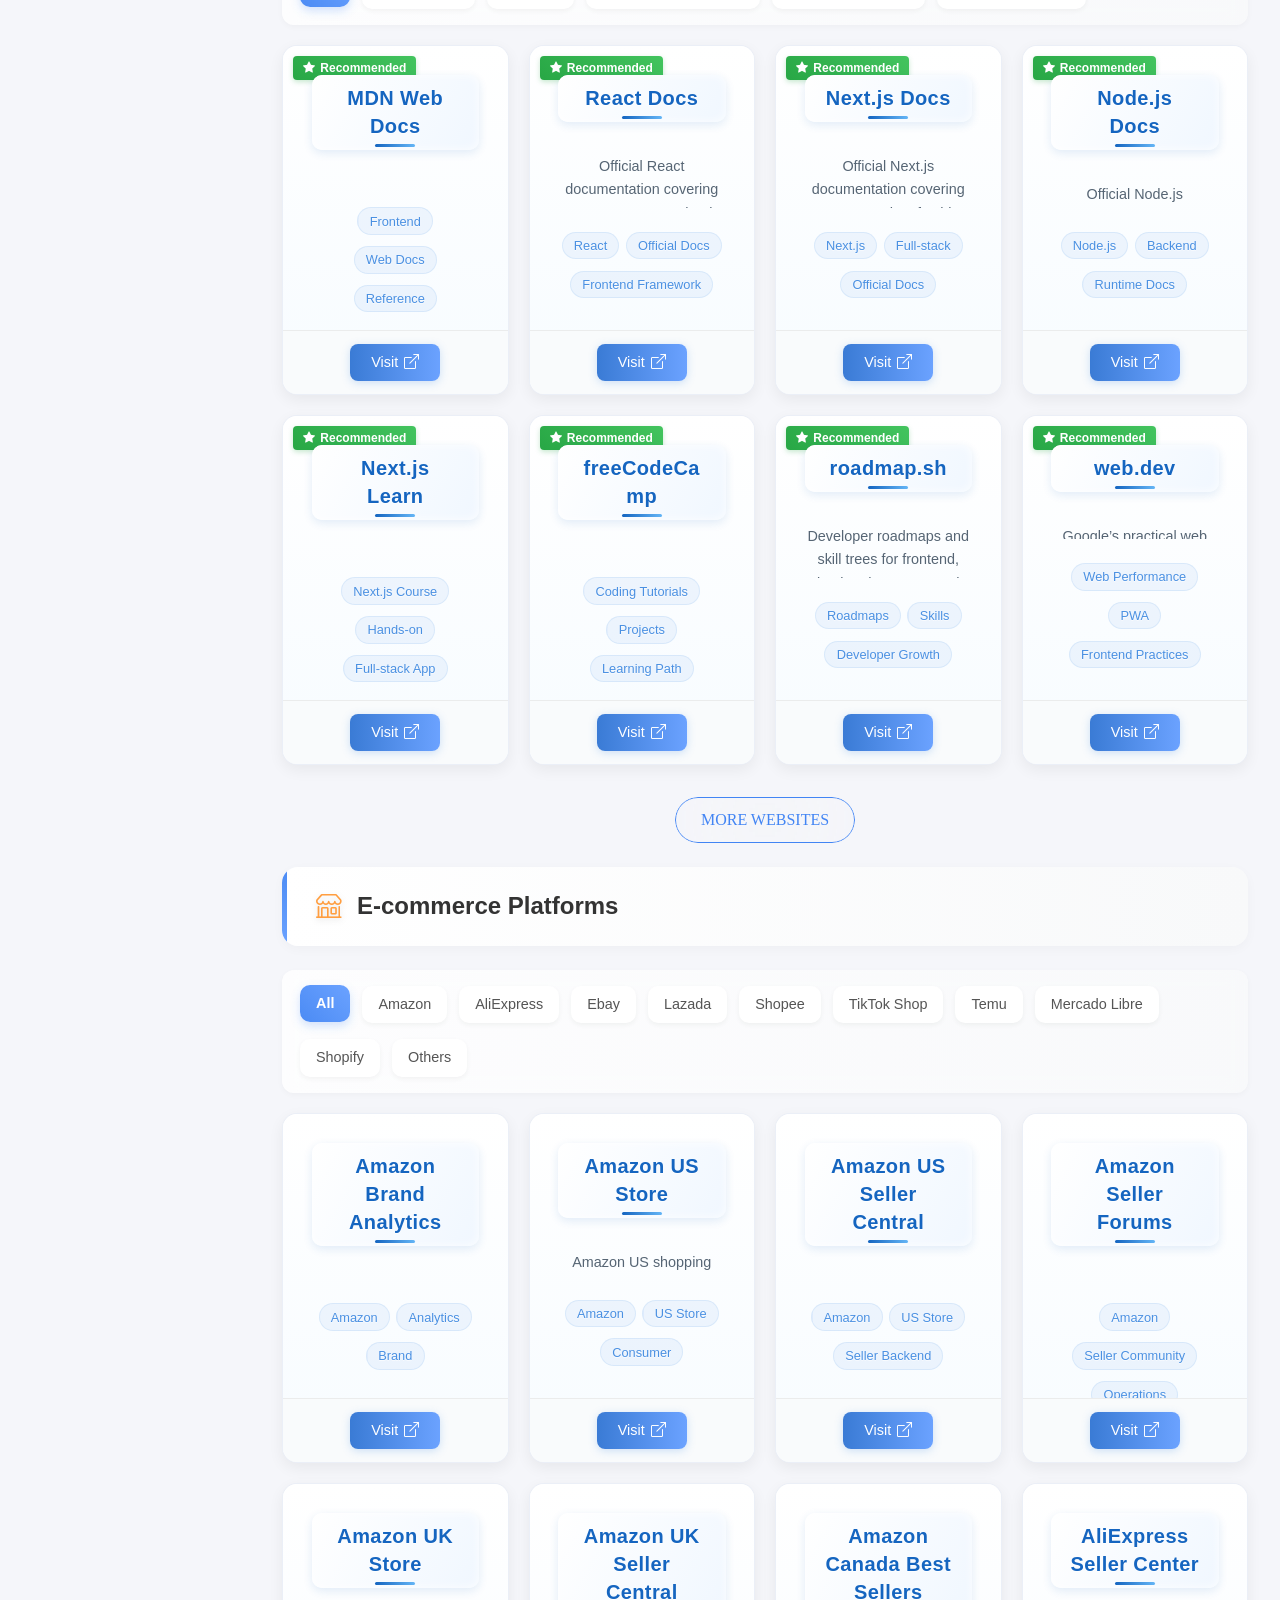
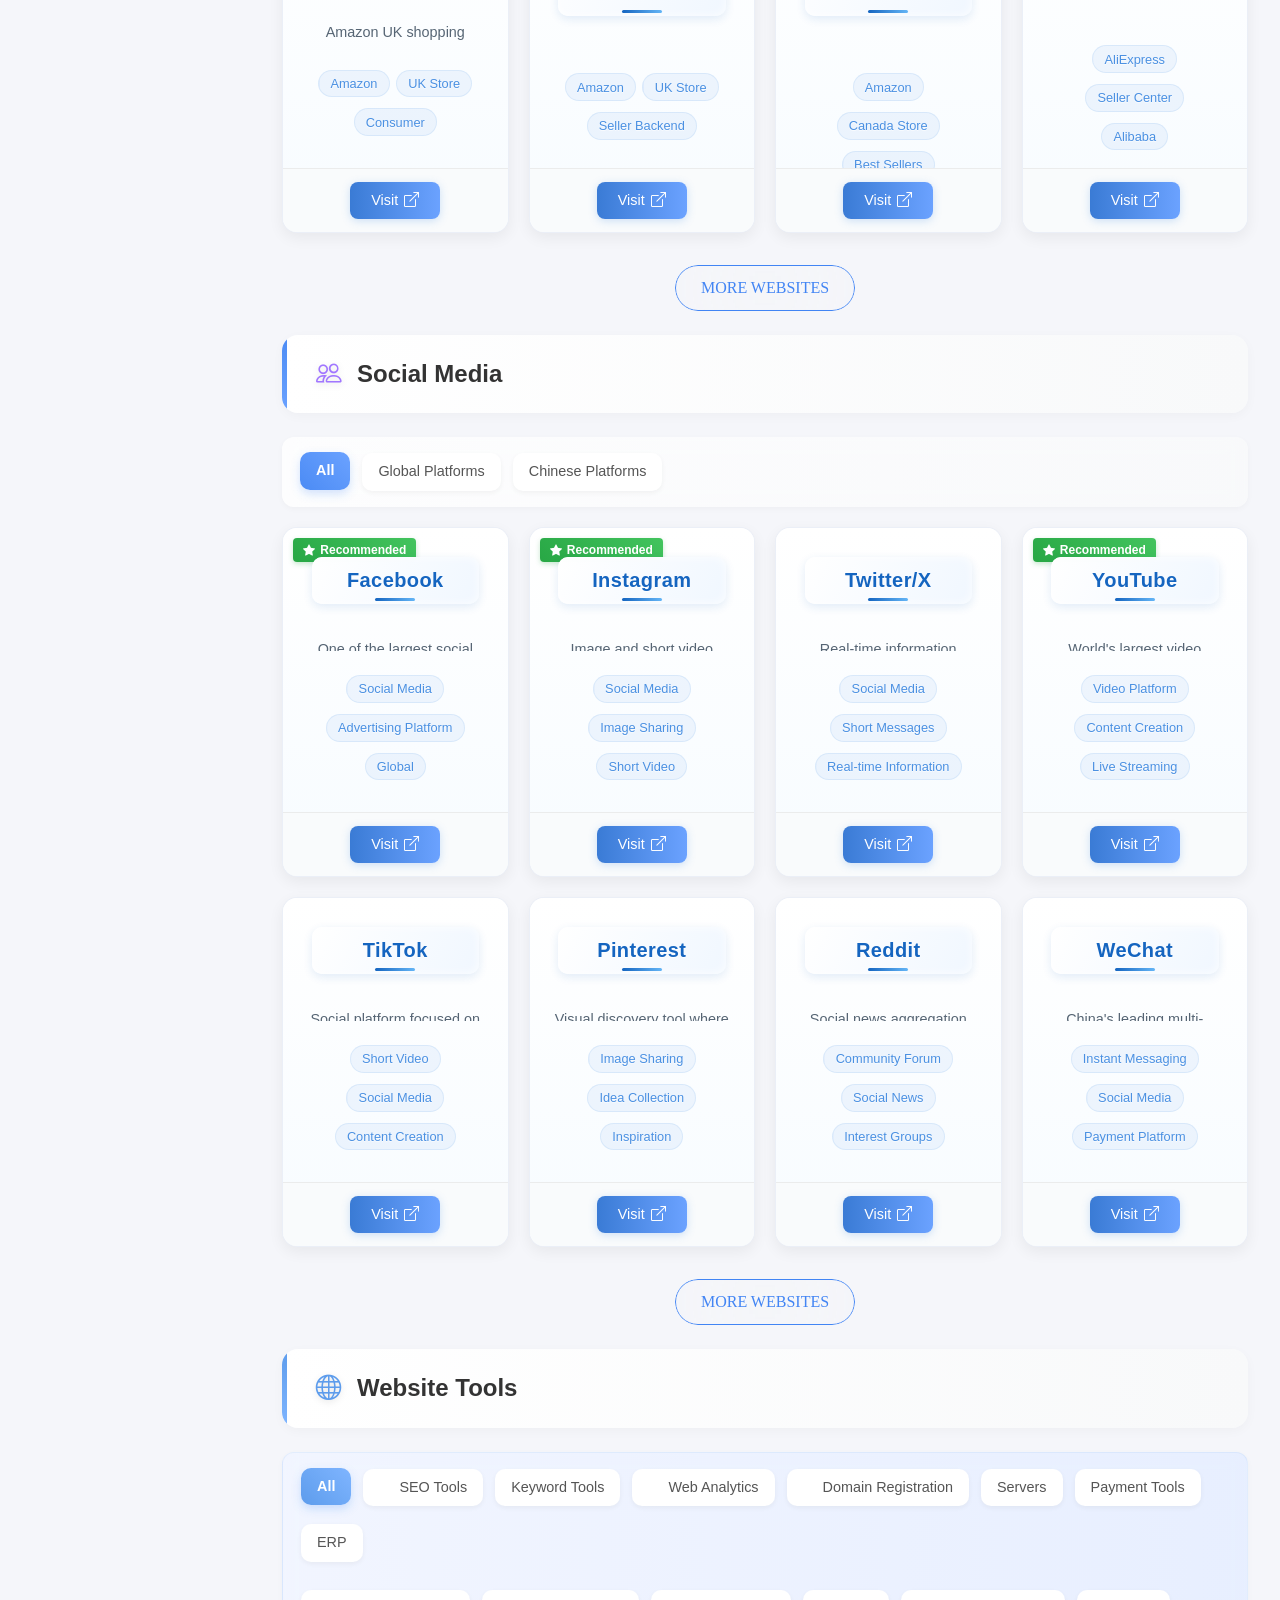
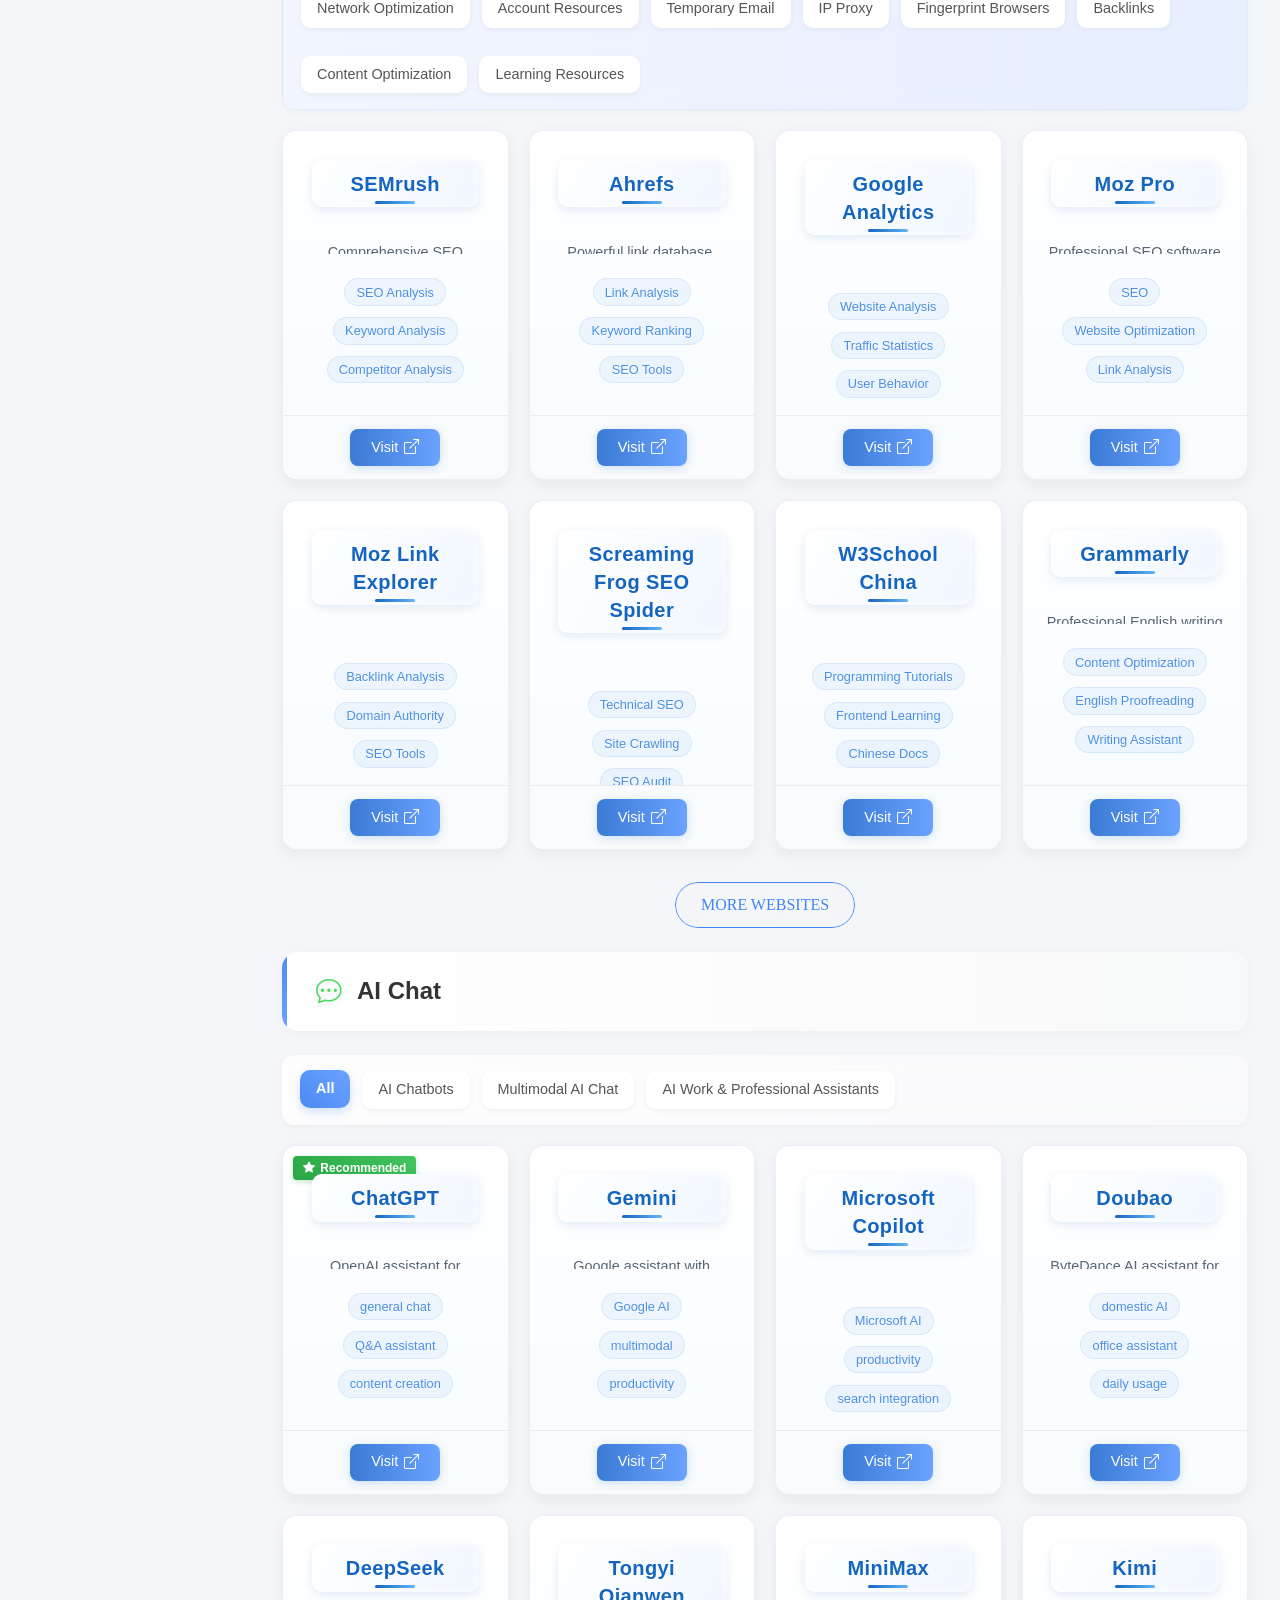
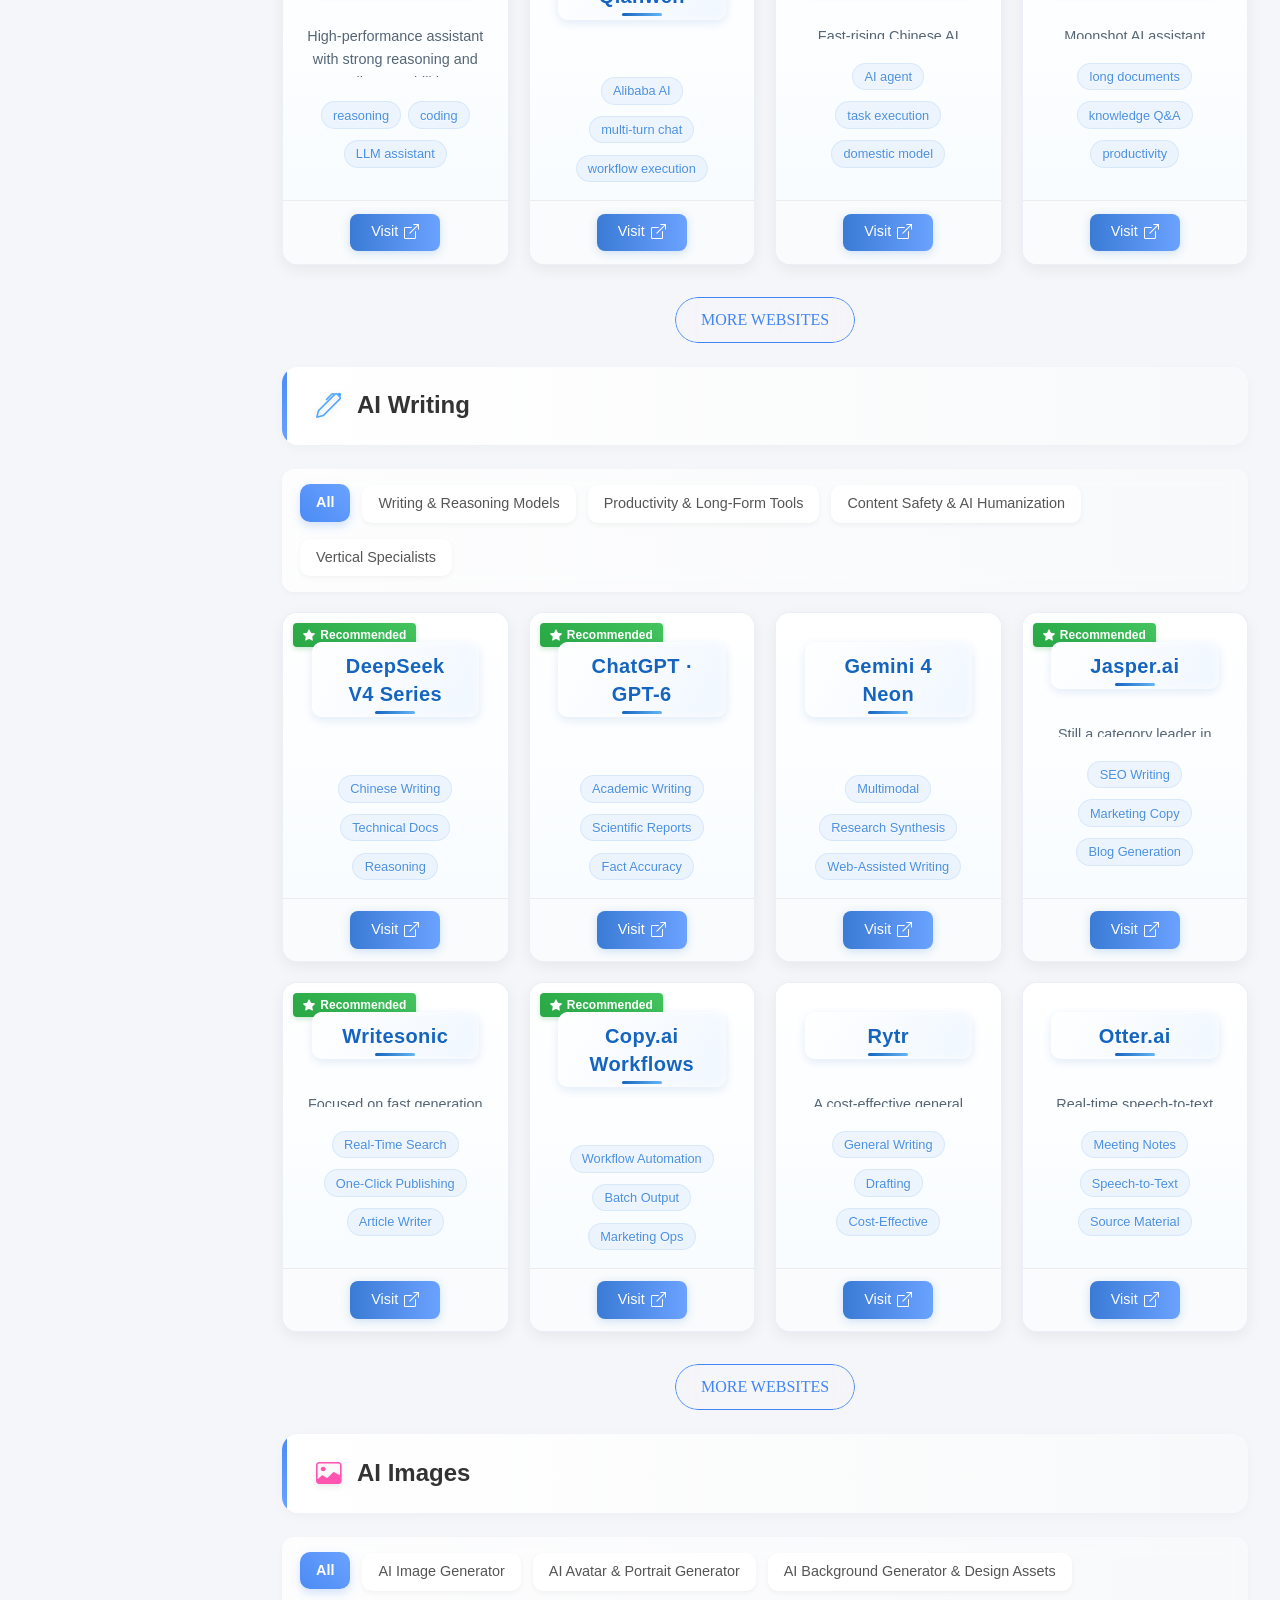
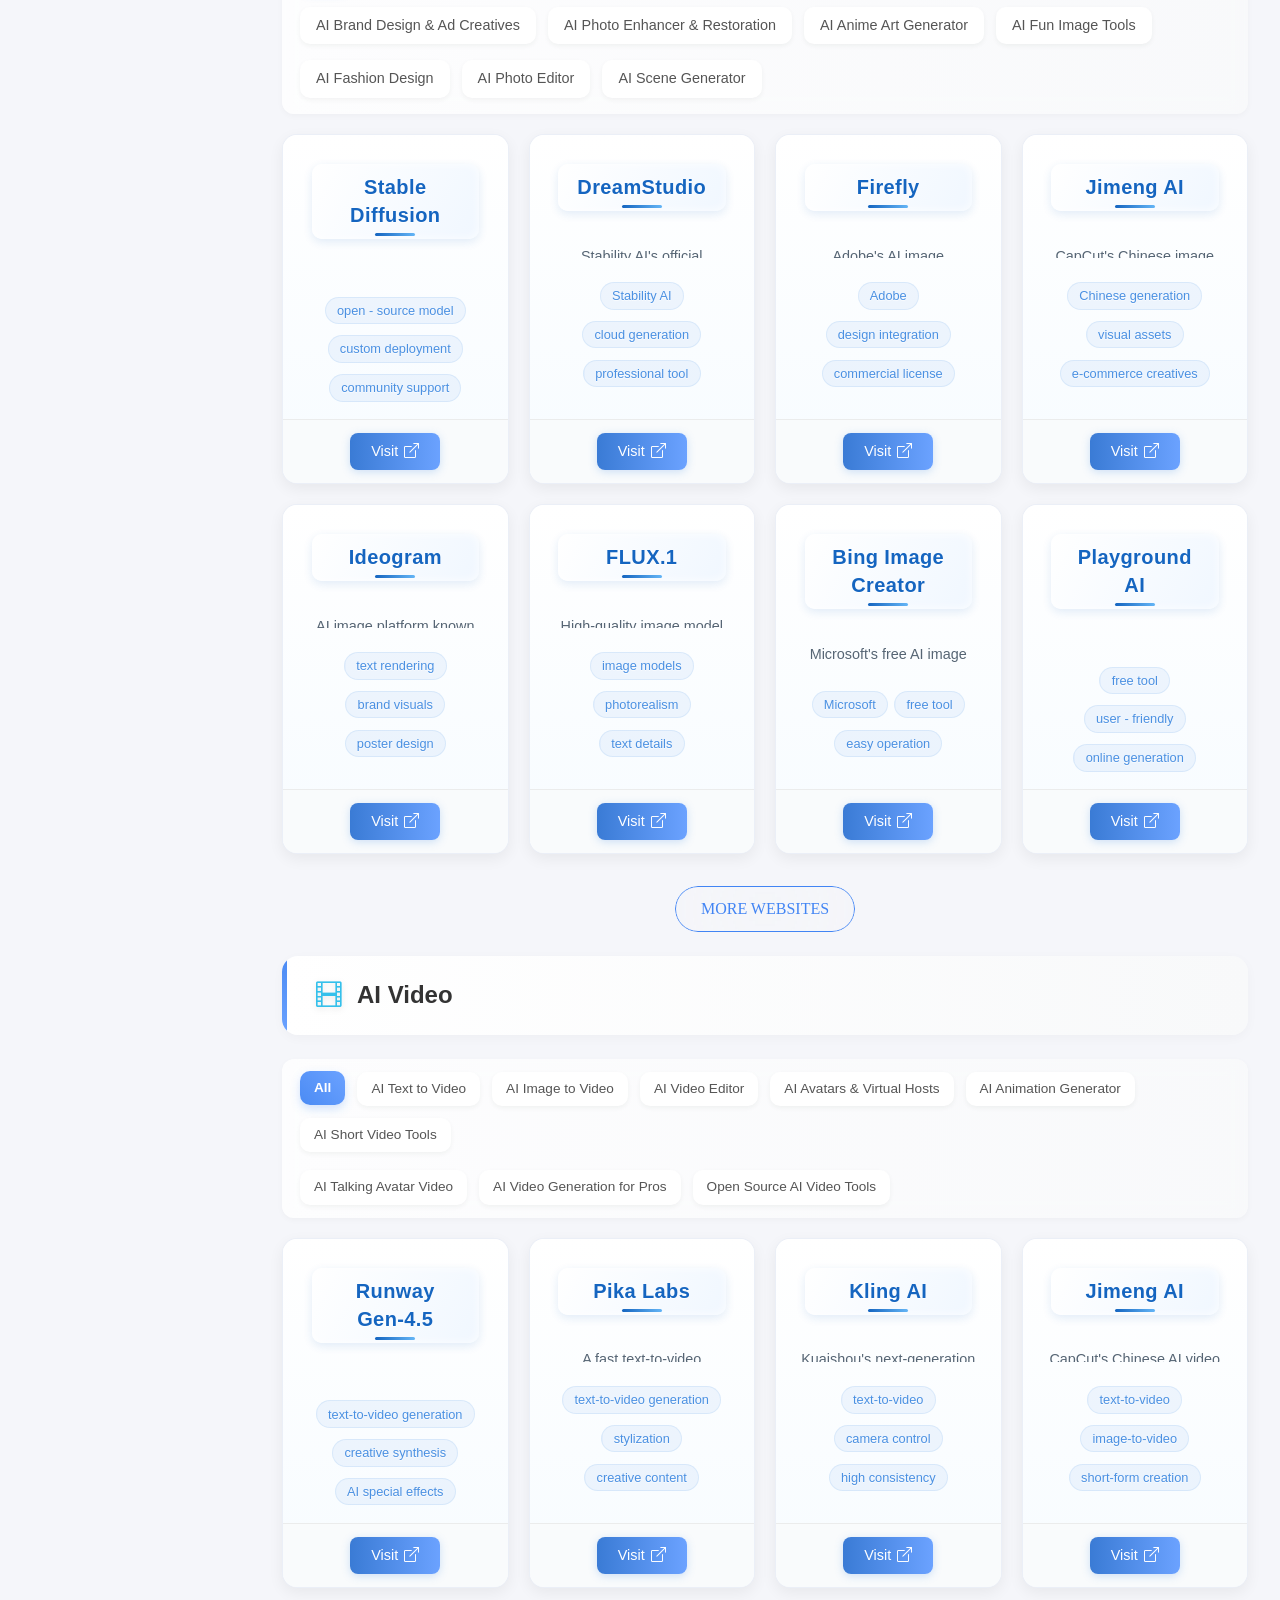
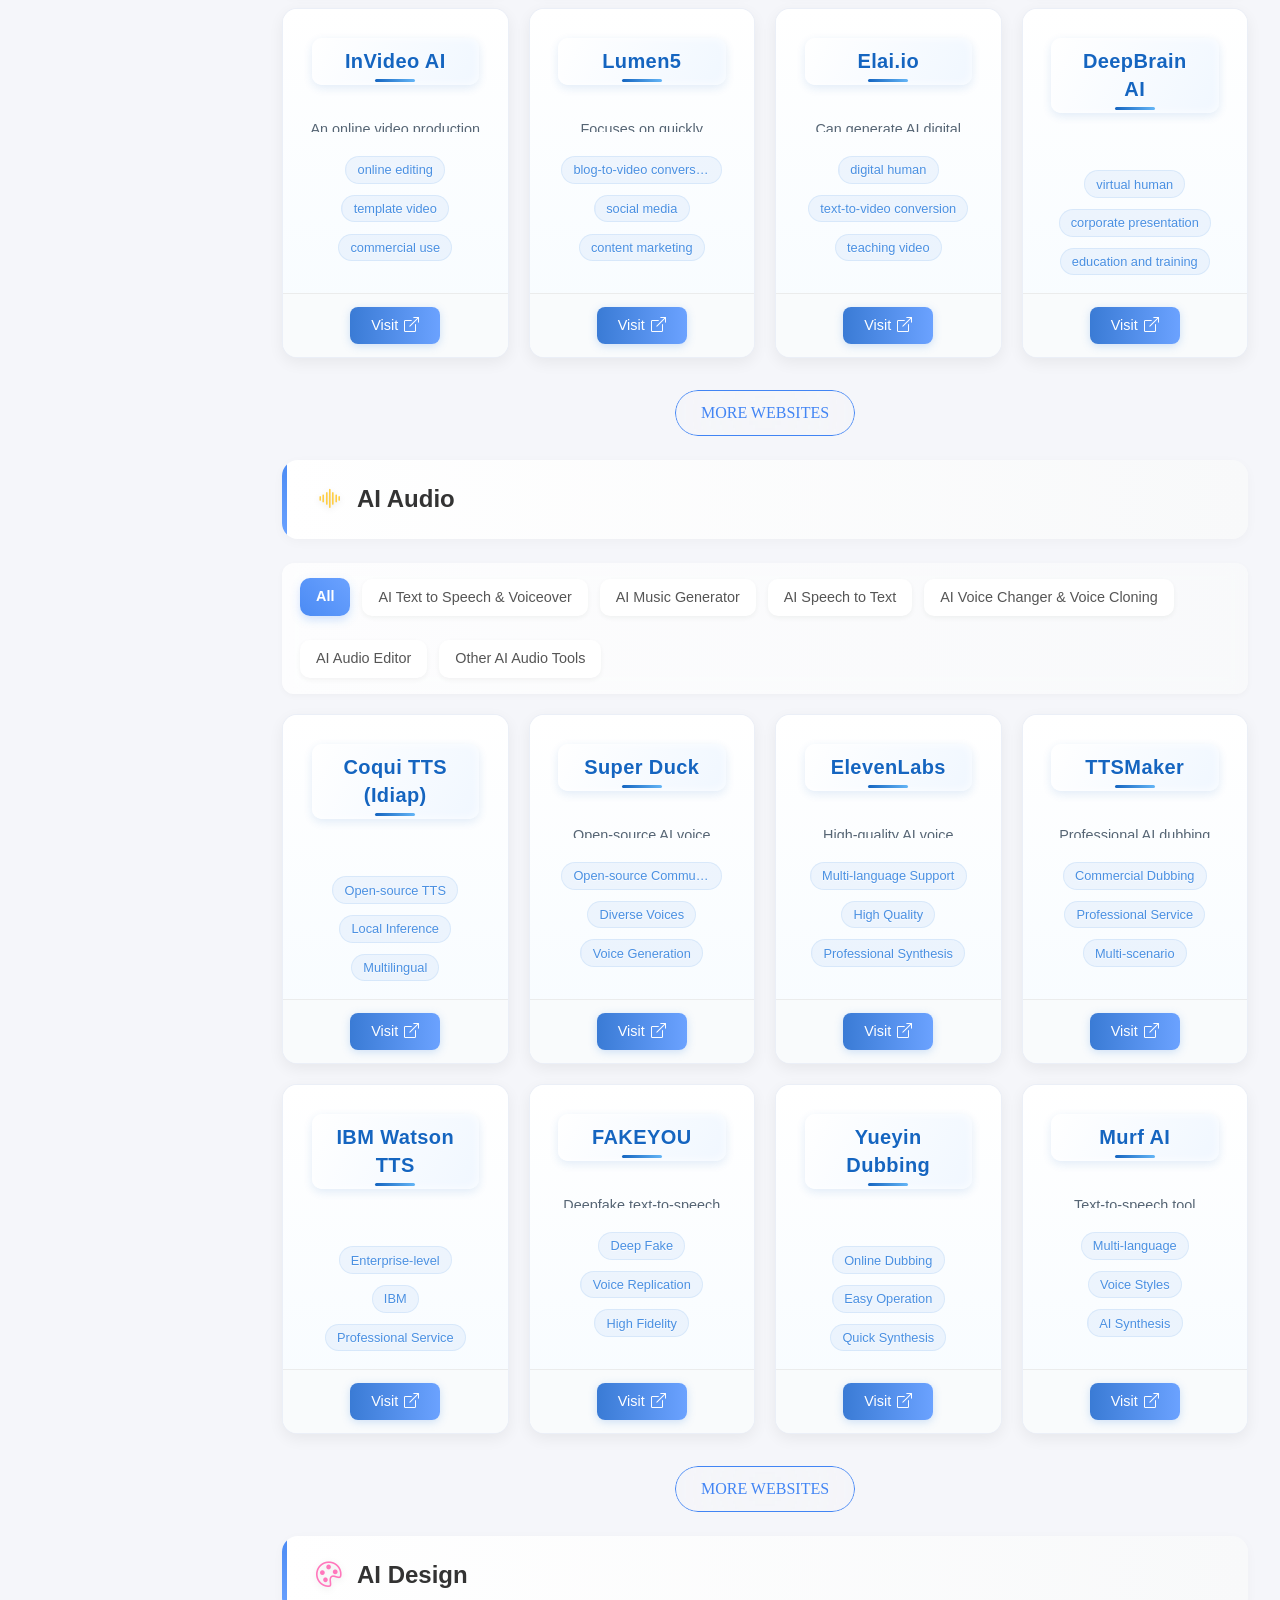
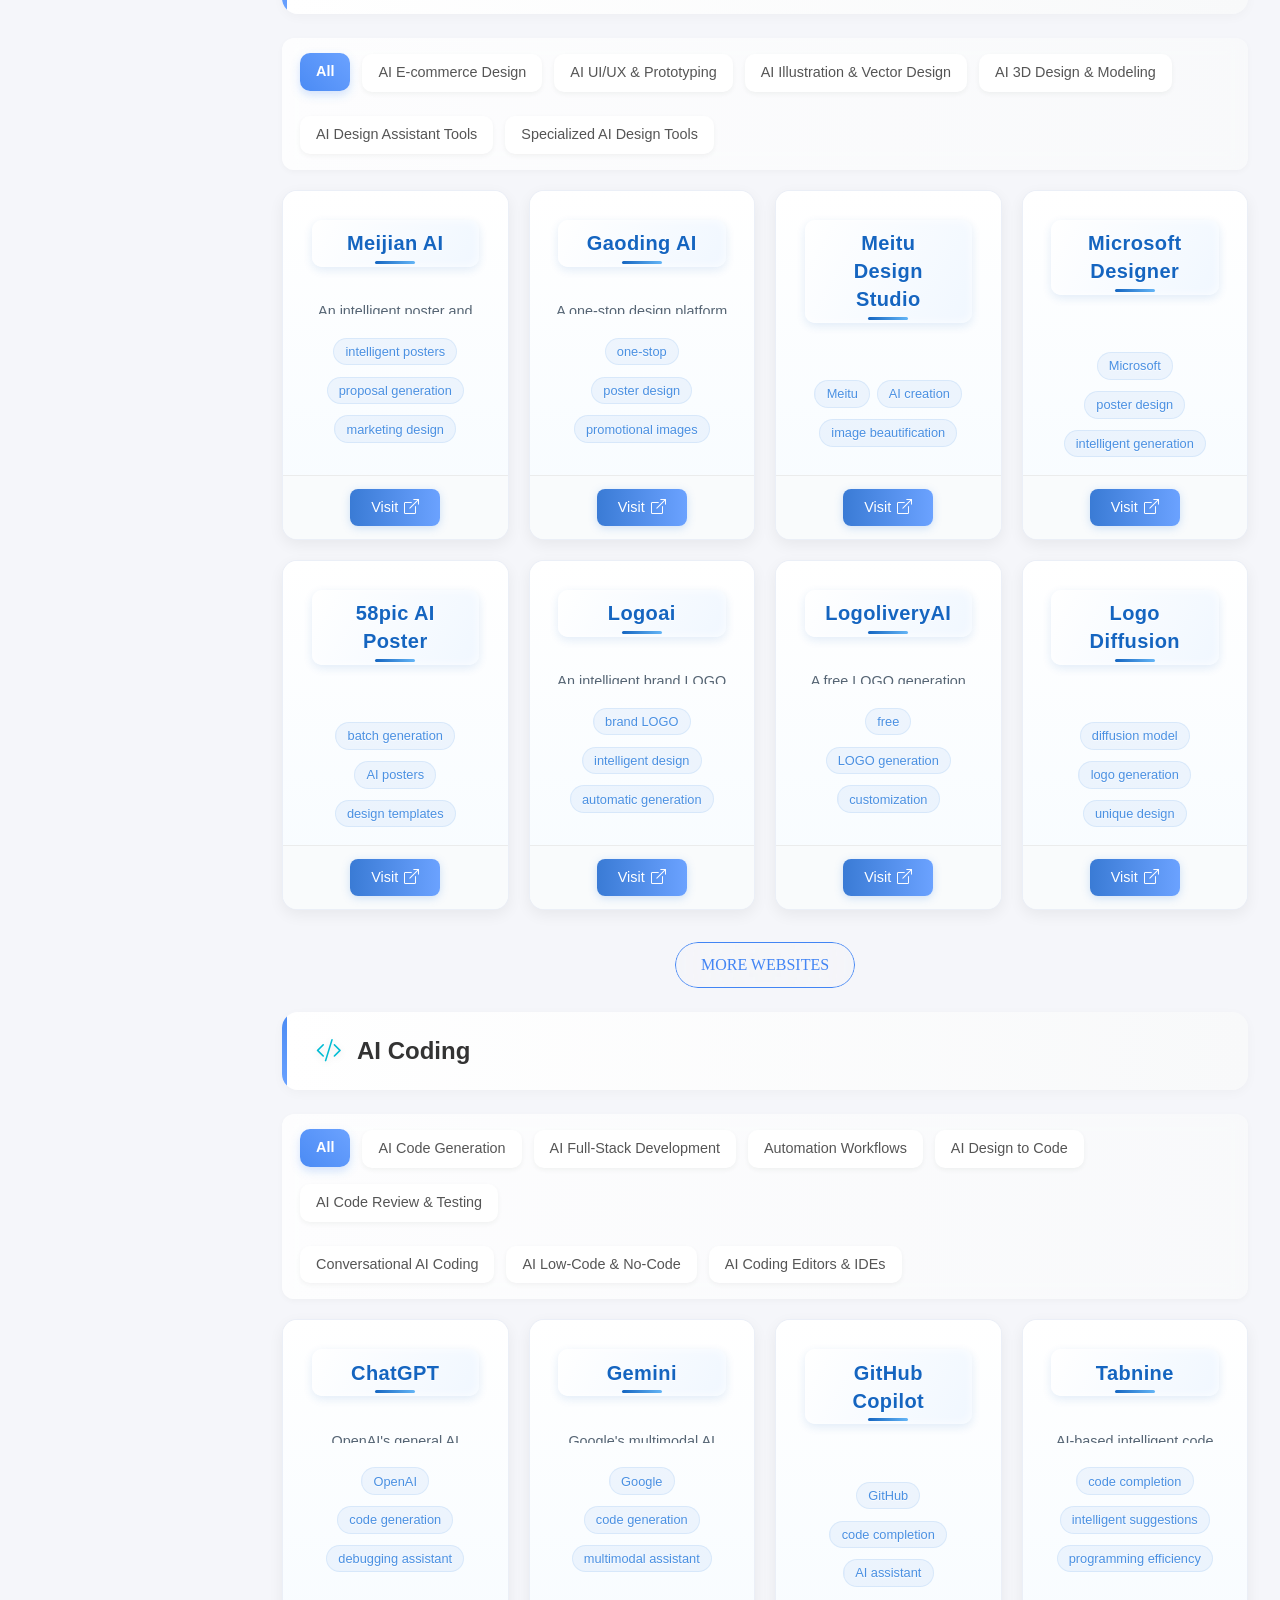
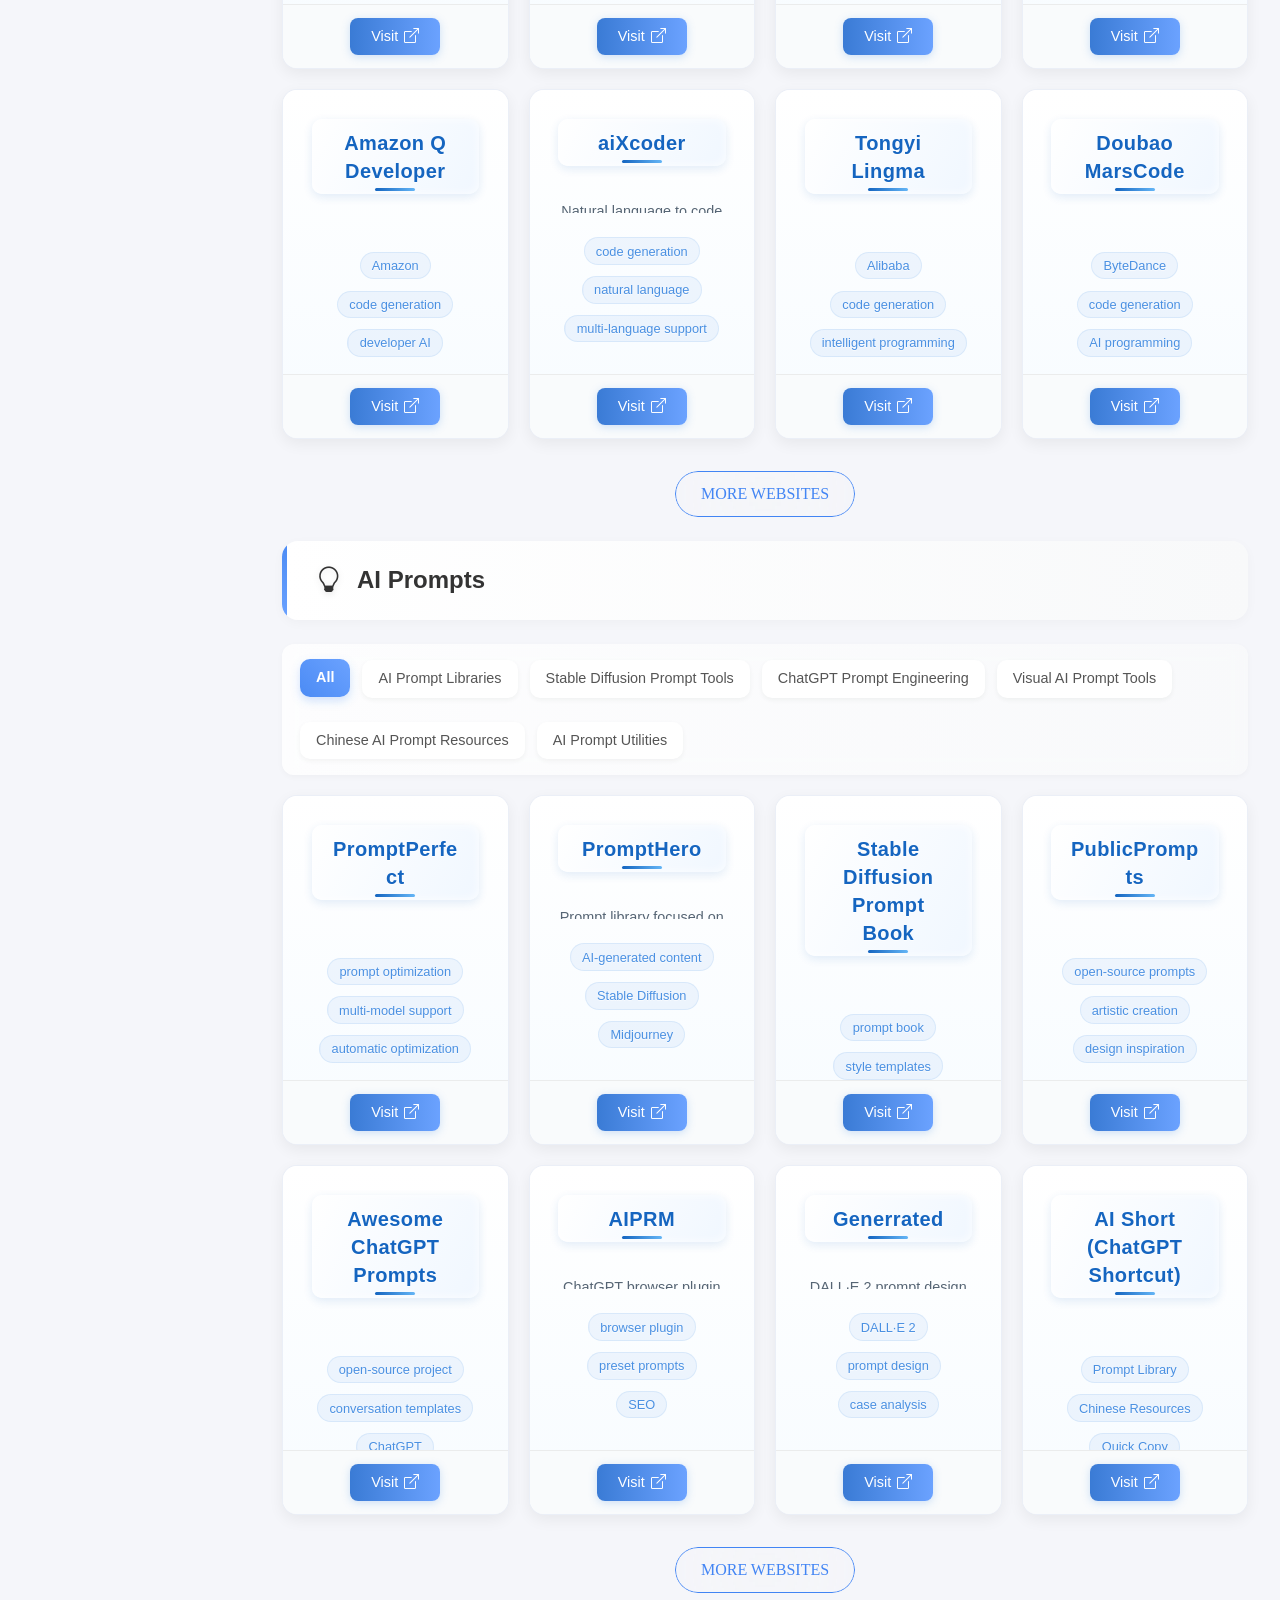
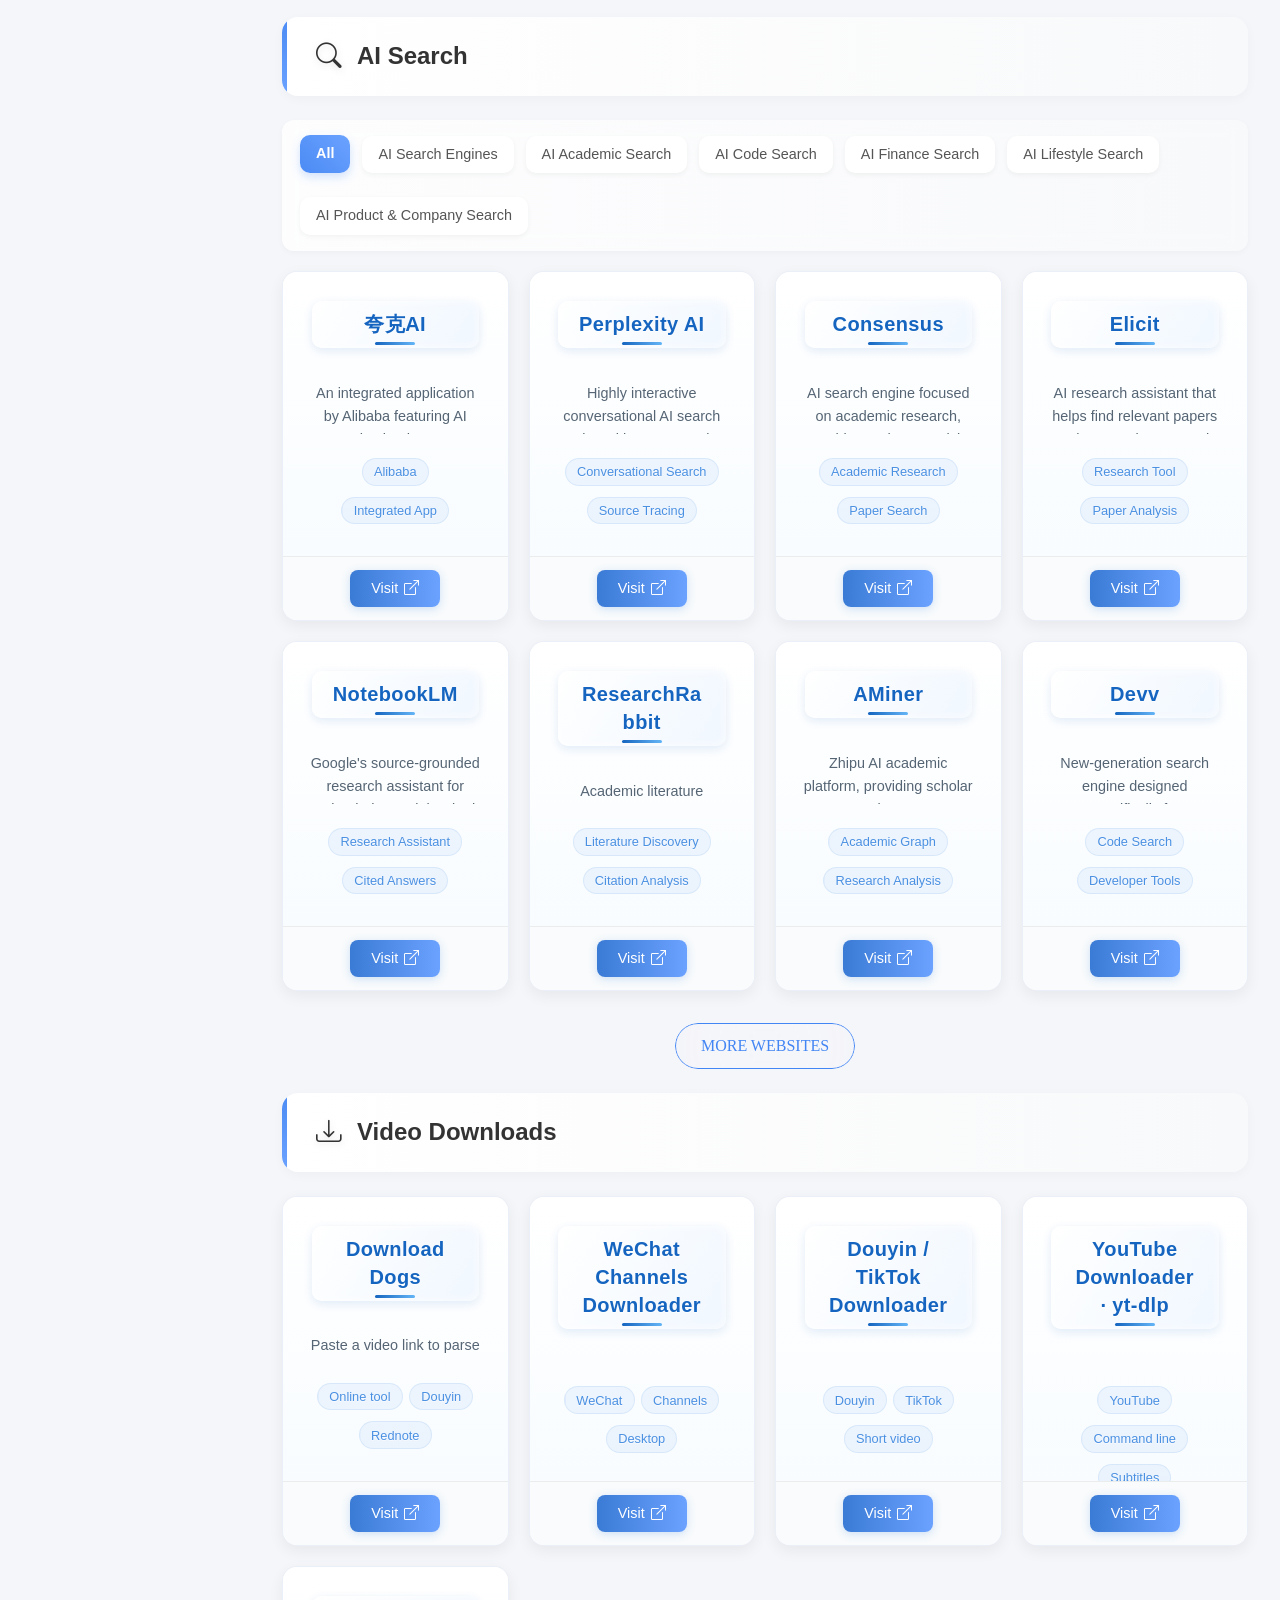
==== commit 3c65dde8: "1" ====
--- a/en.html
+++ b/en.html
@@ -429,6 +429,7 @@
                 <div class="subcategory-nav">
                     <button class="subcategory-btn active" onclick="filterResourcesSubcategory('all')">All</button>
                     <button class="subcategory-btn" onclick="filterResourcesSubcategory('resource_tool_navigation')">Tool Navigation</button>
+                    <button type="button" class="subcategory-btn" onclick="filterResourcesSubcategory('resource_social_data')">Social Media Data</button>
                     <button class="subcategory-btn" onclick="filterResourcesSubcategory('resource_model_community')">Models & Communities</button>
                     <button class="subcategory-btn" onclick="filterResourcesSubcategory('resource_product_research')">Product Research</button>
                     <button class="subcategory-btn" onclick="filterResourcesSubcategory('resource_learning_news')">Learning & Insights</button>
@@ -806,7 +807,7 @@
     </div>
 
     <!-- JavaScript dependencies -->
-    <script src="js/sites-data-en.js?v=2-20261123"></script>
+    <script src="js/sites-data-en.js?v=3-20261123"></script>
     <script src="js/language.js"></script>
     <script src="js/scripts.js?v=video-downloads-20261123"></script>
 
